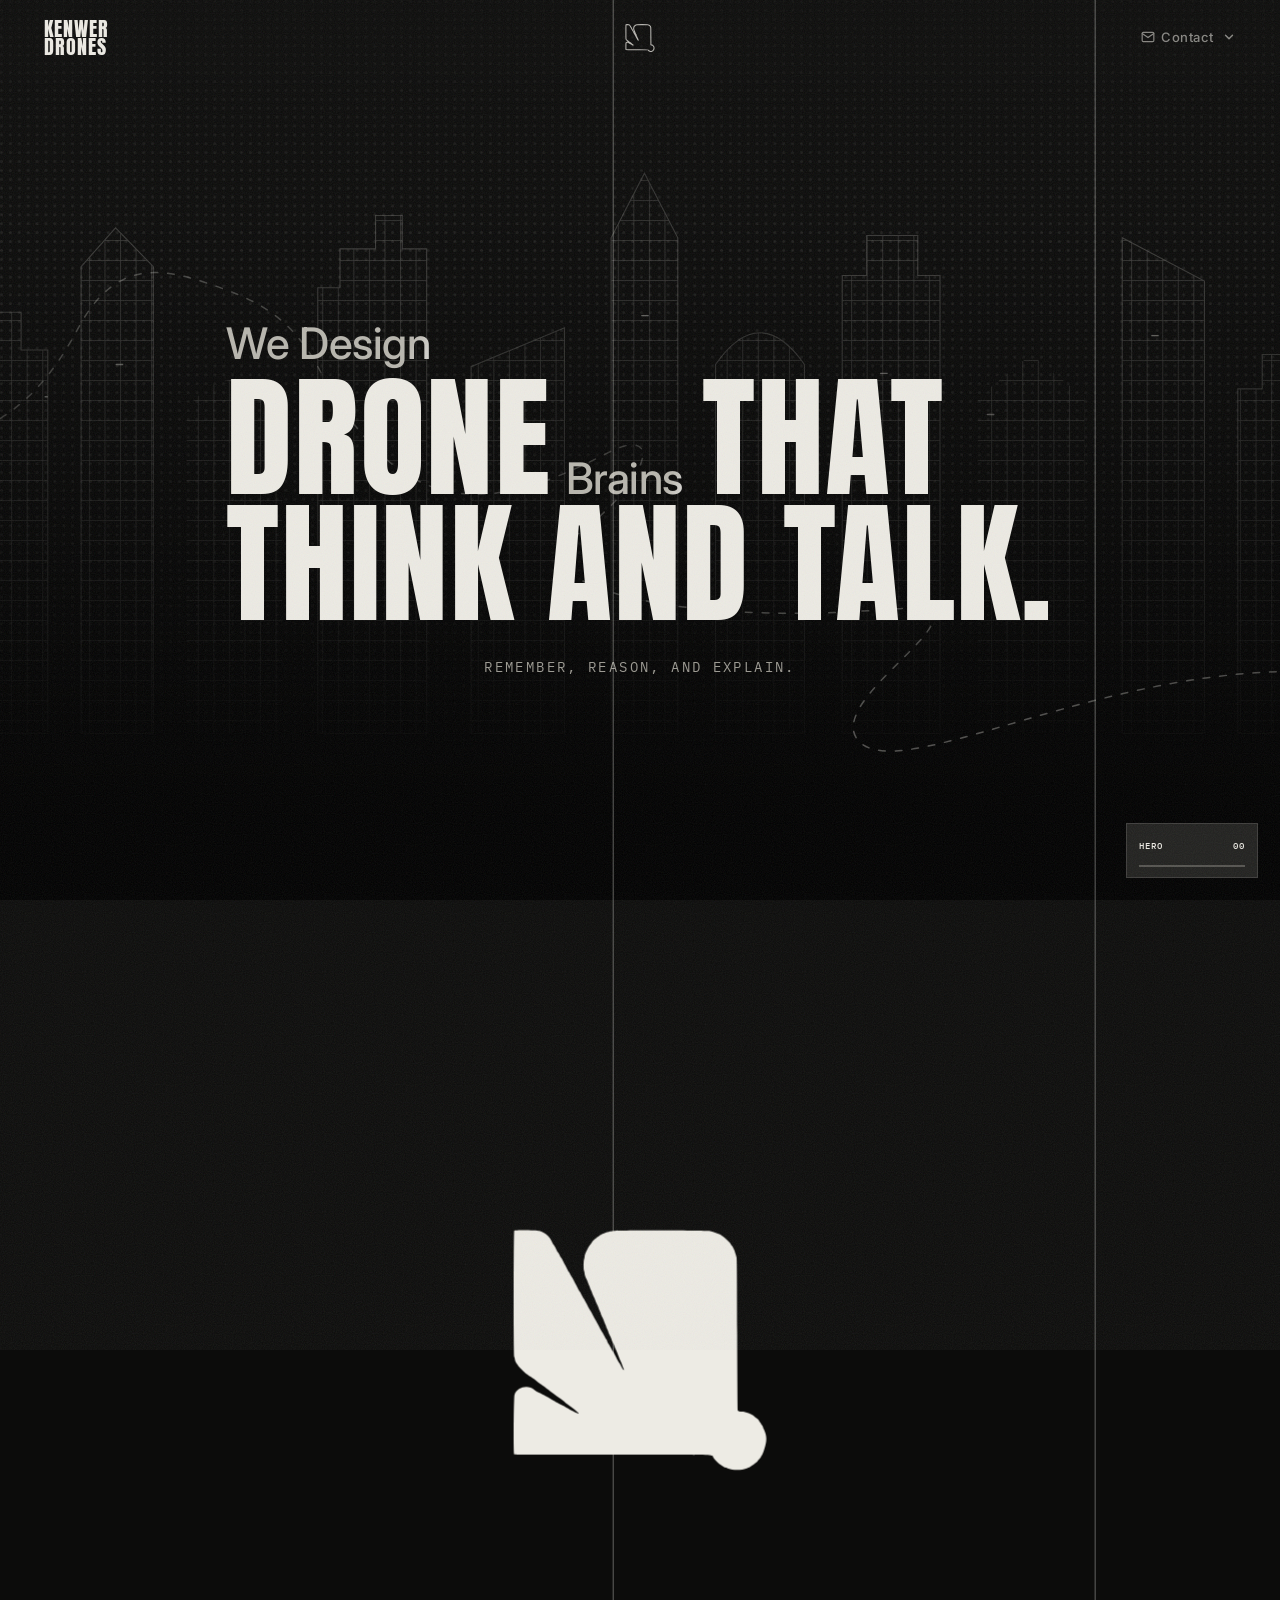
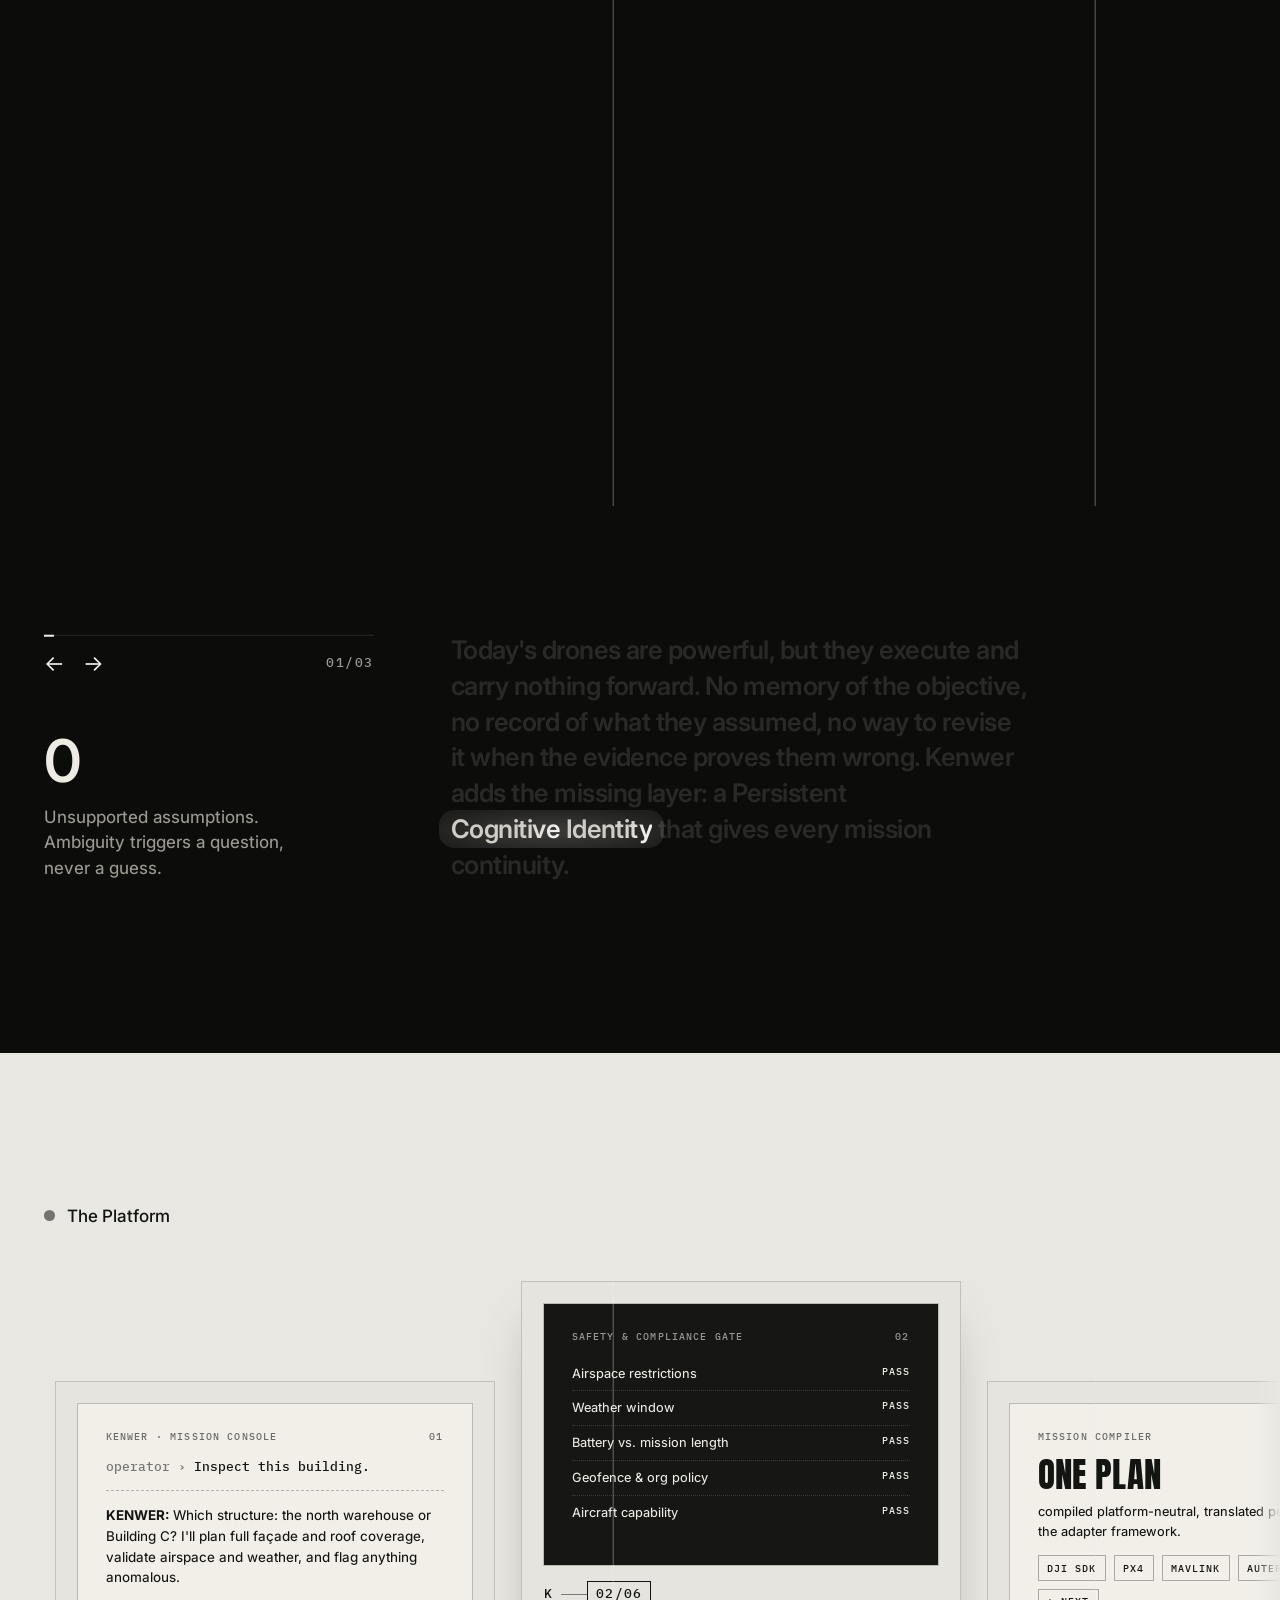
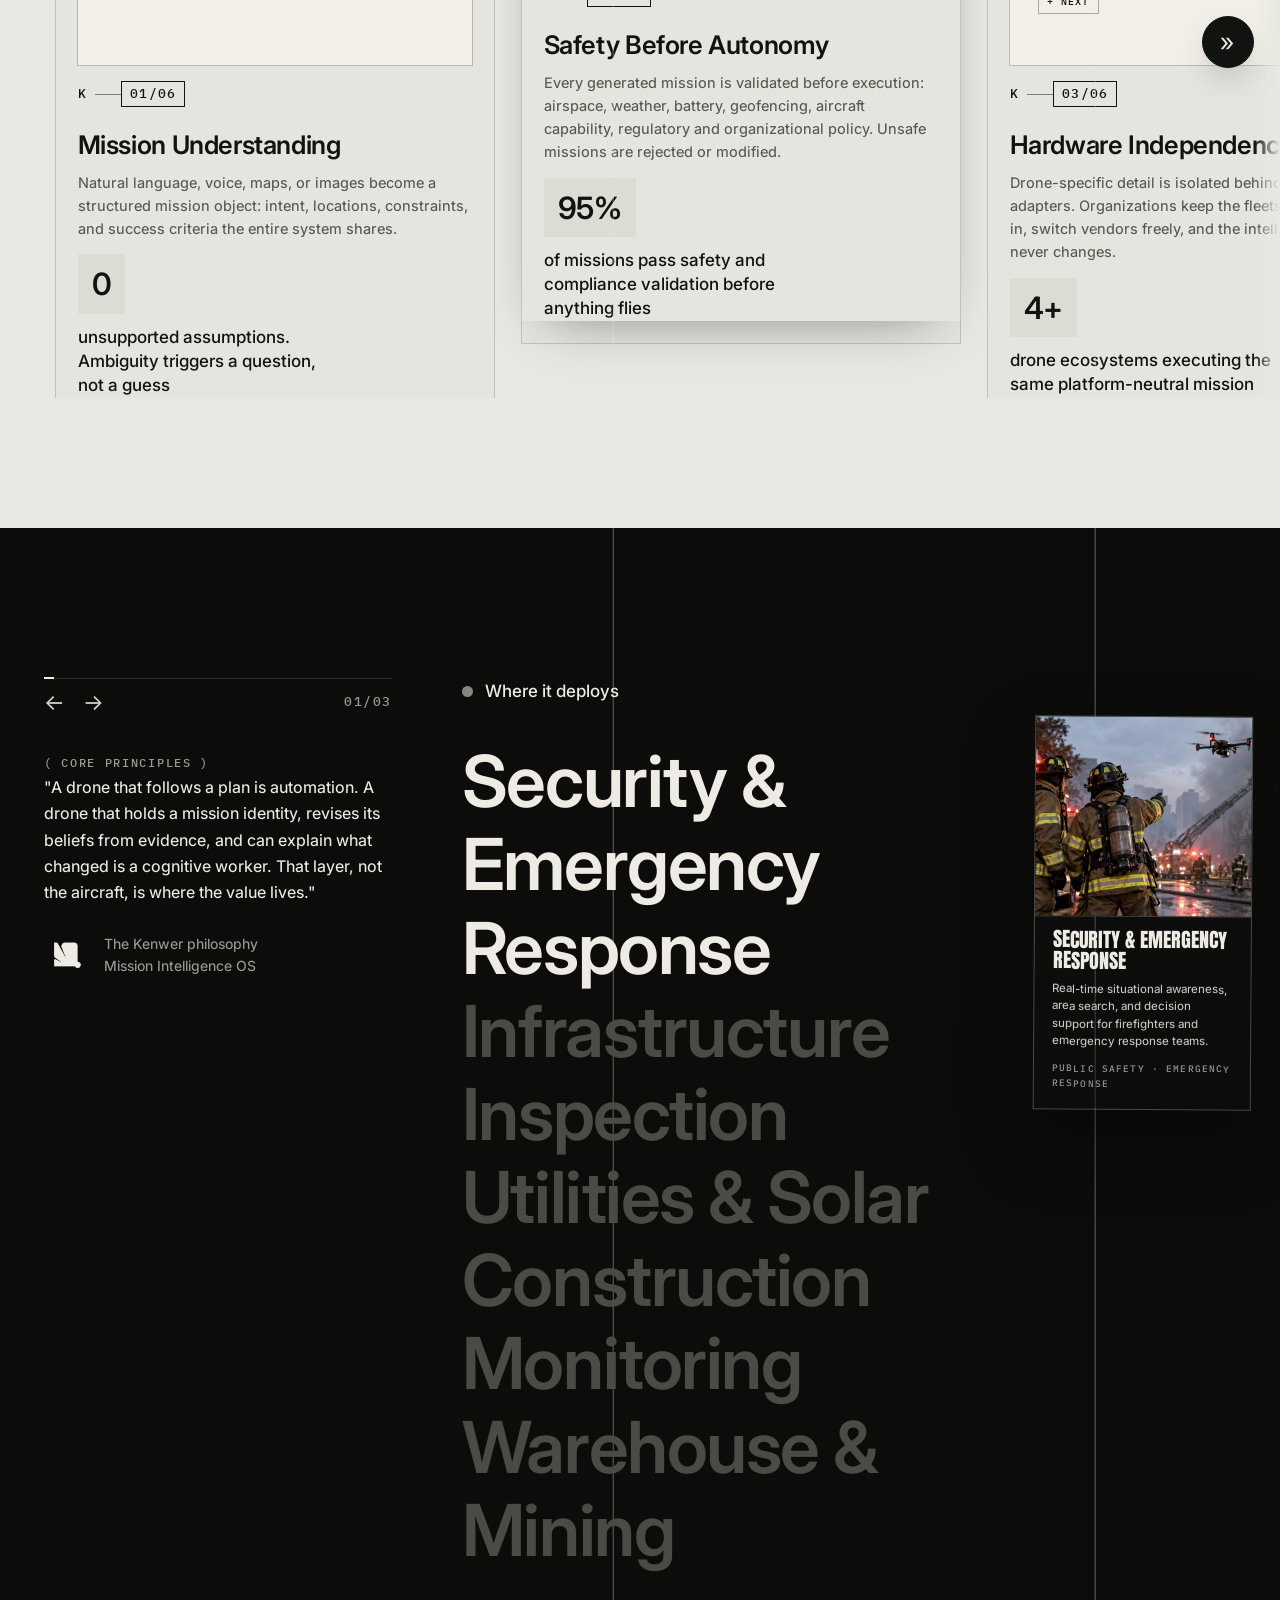
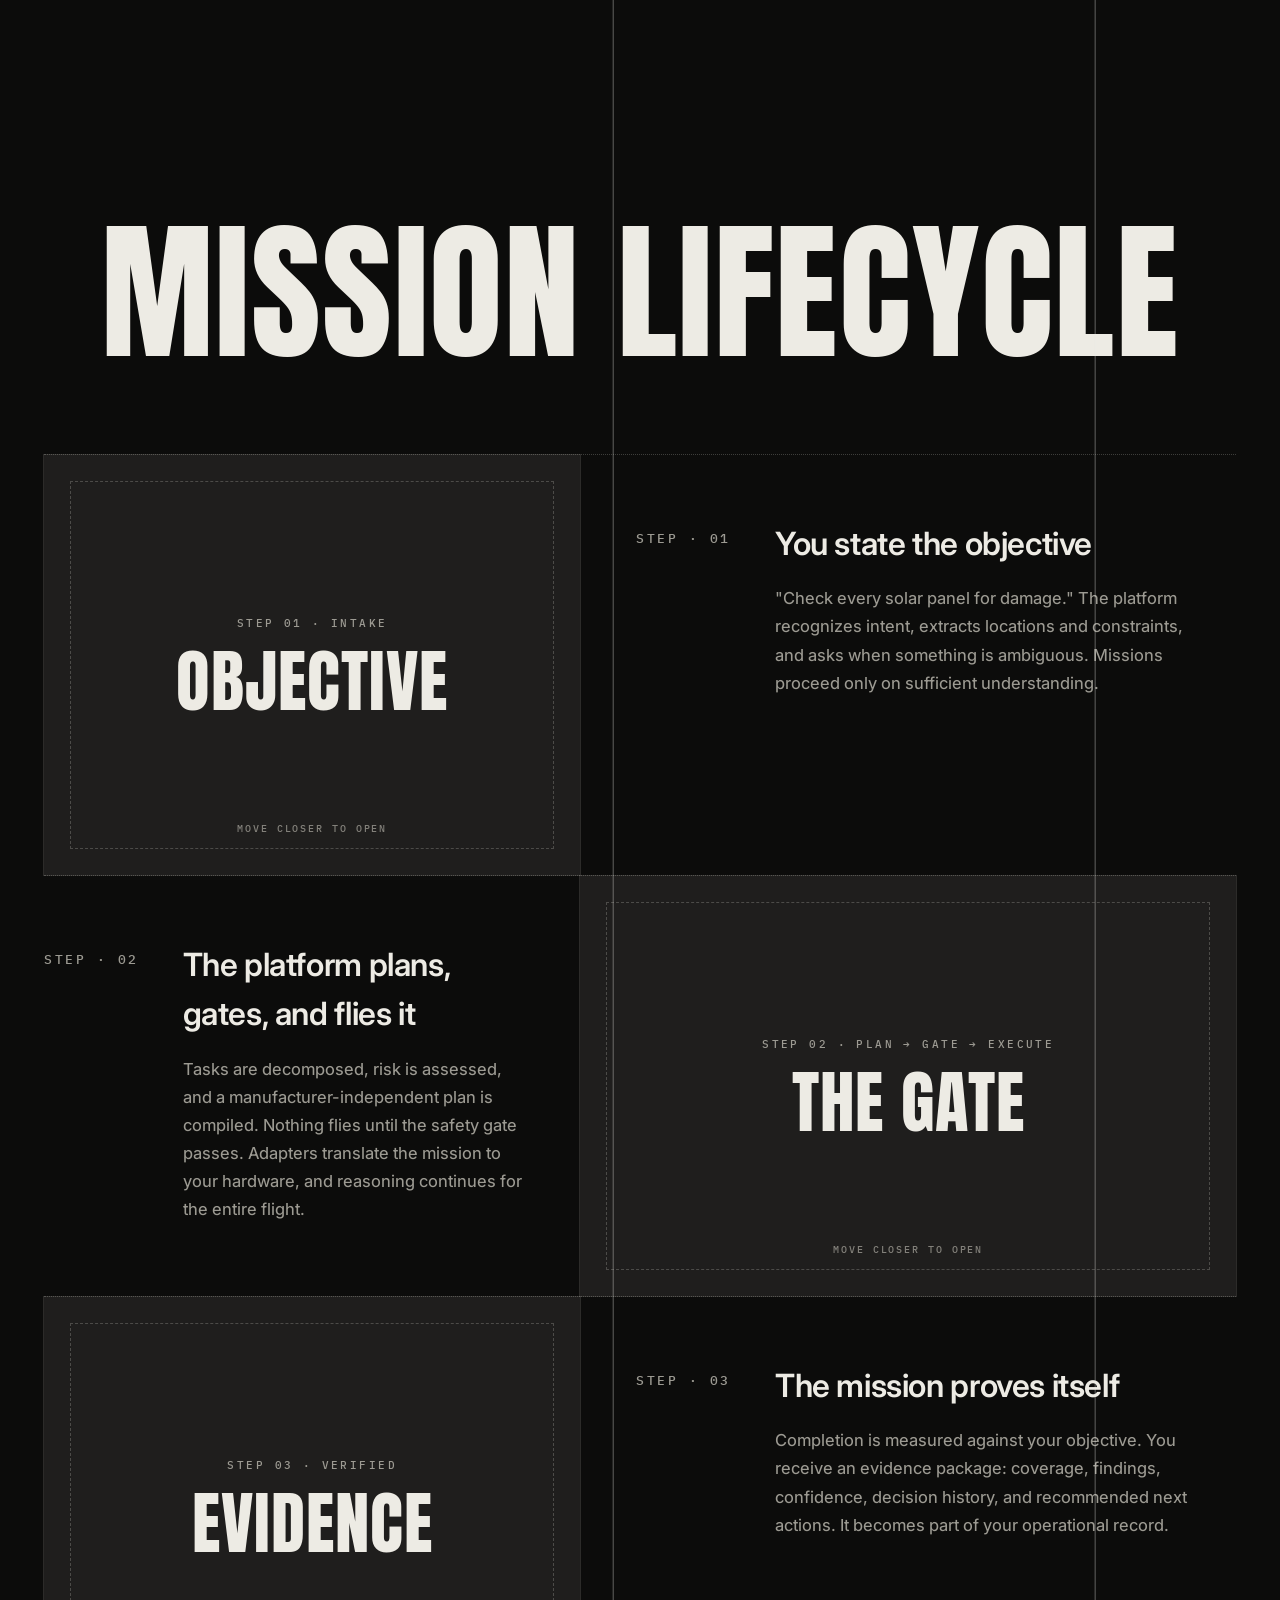
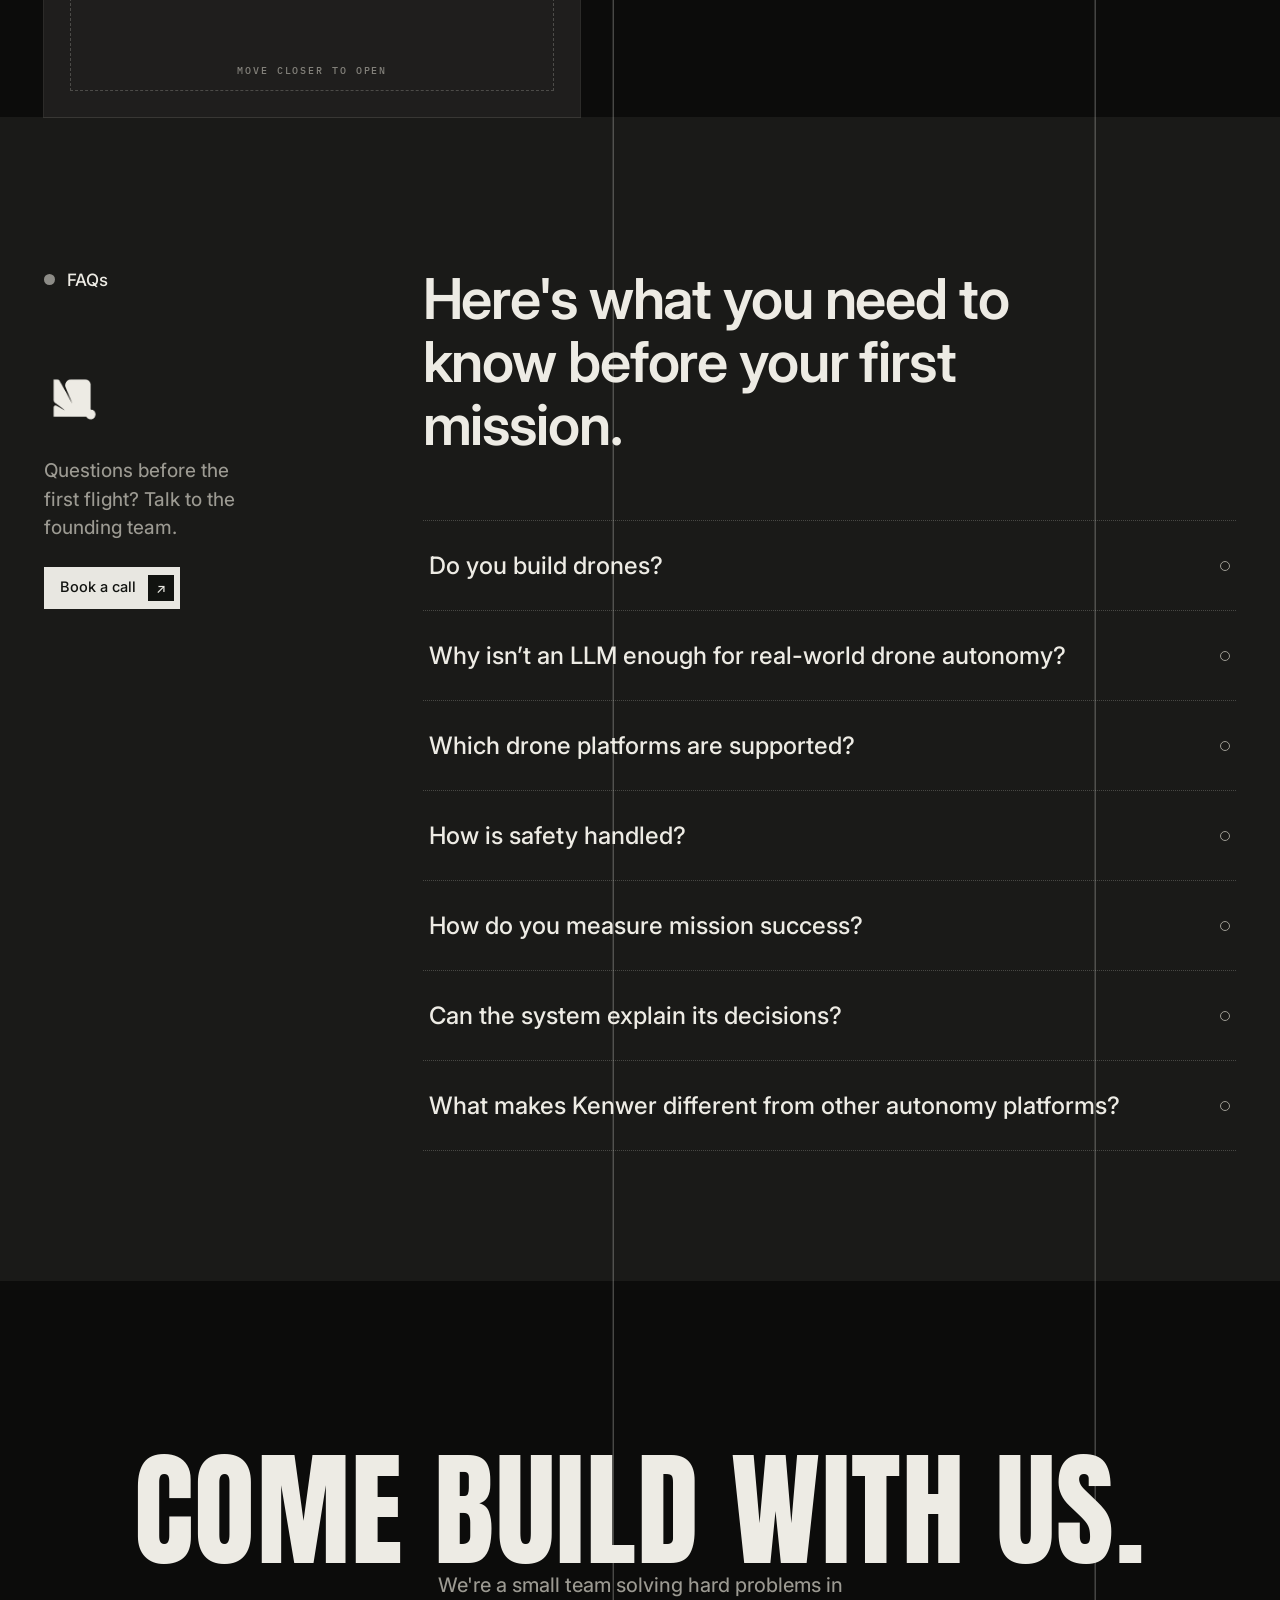
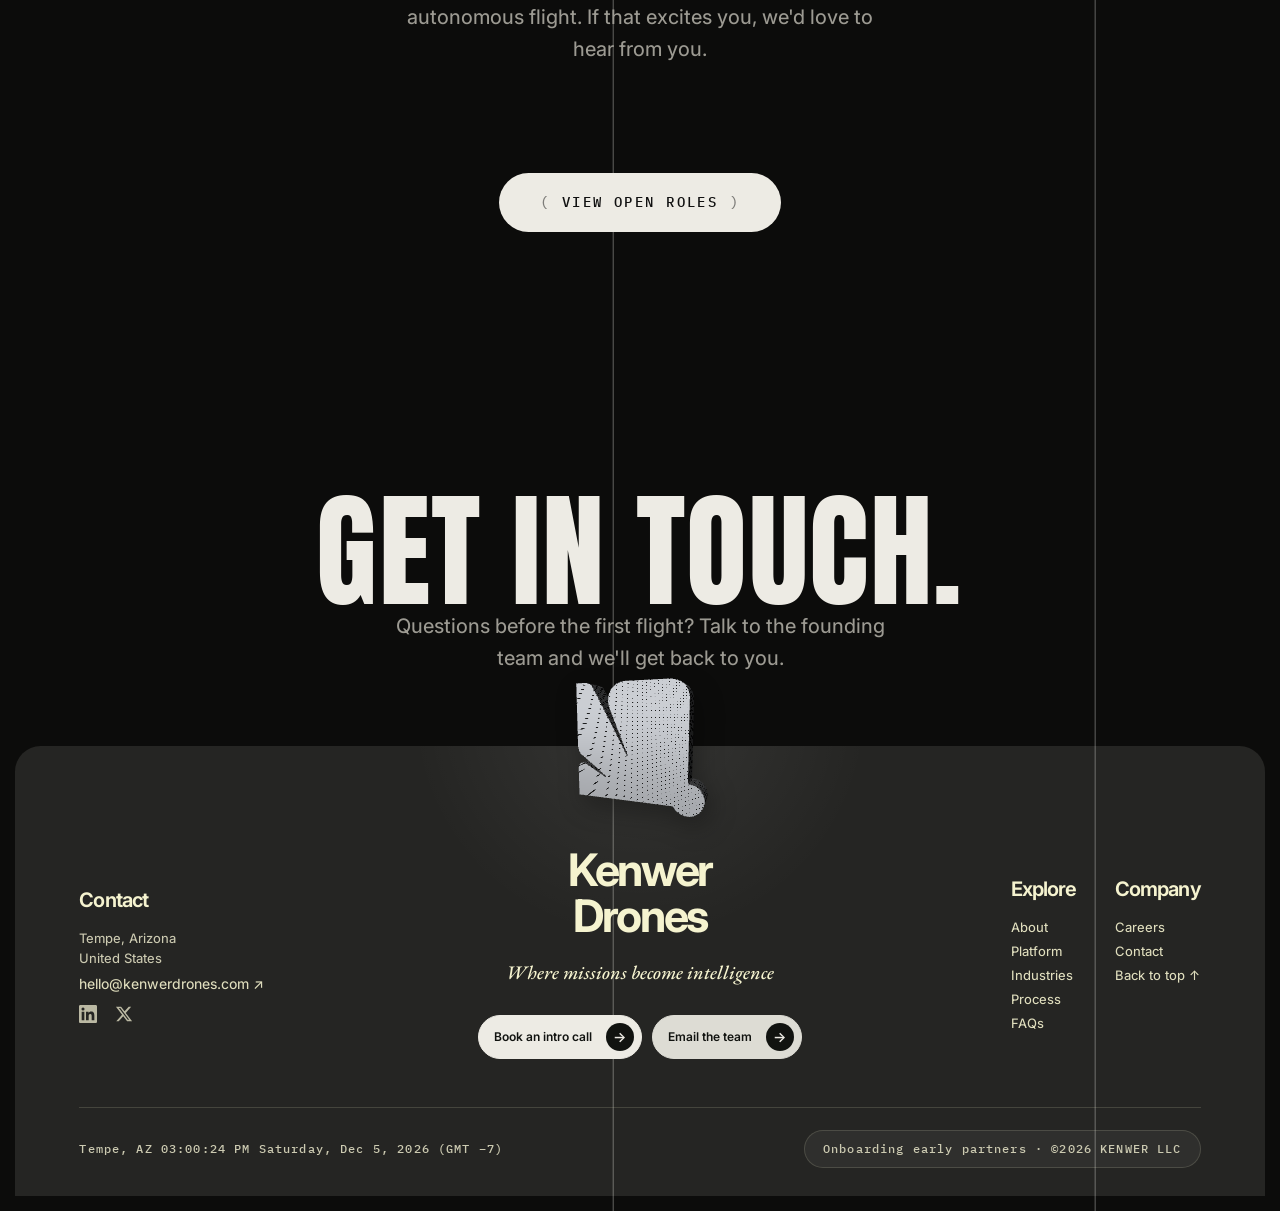
==== index.html @ 9c9b2946 "Show the firefighter emergency photo on the Security service card. EOF" ====
<!DOCTYPE html>
<html lang="en">
<head>
<meta charset="UTF-8">
<meta name="viewport" content="width=device-width, initial-scale=1.0">
<title>Kenwer Mission Intelligence for Autonomous Drones</title>
<link rel="canonical" href="https://www.kenwerdrones.com/">
<link rel="icon" href="/favicon.ico?v=kenwer-black-2" type="image/x-icon">
<link rel="alternate icon" href="/favicon.svg?v=kenwer-black-2" type="image/svg+xml">
<link rel="apple-touch-icon" href="/favicon.png?v=kenwer-black-2">
<meta property="og:type" content="website">
<meta property="og:url" content="https://www.kenwerdrones.com/">
<meta property="og:title" content="Kenwer Mission Intelligence for Autonomous Drones">
<meta property="og:description" content="Kenwer is the intelligence layer that lets existing drones understand human objectives, execute missions safely, and prove the work is done.">
<meta property="og:image" content="https://www.kenwerdrones.com/kenwer-noir.png">
<meta property="og:image:alt" content="Kenwer Drones logo">
<meta name="twitter:card" content="summary_large_image">
<meta name="twitter:title" content="Kenwer Mission Intelligence for Autonomous Drones">
<meta name="twitter:description" content="Kenwer is the intelligence layer that lets existing drones understand human objectives, execute missions safely, and prove the work is done.">
<meta name="twitter:image" content="https://www.kenwerdrones.com/kenwer-noir.png">
<script type="application/ld+json">
{
  "@context": "https://schema.org",
  "@type": "Organization",
  "name": "Kenwer",
  "legalName": "Kenwer LLC",
  "url": "https://www.kenwerdrones.com",
  "logo": "https://www.kenwerdrones.com/favicon.svg",
  "description": "Kenwer provides mission intelligence software and autonomous identity layers for commercial and industrial drone systems."
}
</script>
<meta name="description" content="Kenwer is the intelligence layer that lets existing drones understand human objectives, execute missions safely, and prove the work is done.">
<link rel="preconnect" href="https://fonts.googleapis.com">
<link rel="preconnect" href="https://fonts.gstatic.com" crossorigin>
<link rel="preconnect" href="https://app.cal.com">
<link rel="preconnect" href="https://cal.com">
<link href="https://fonts.googleapis.com/css2?family=Anton&family=EB+Garamond:wght@400;500;600&family=Inter:wght@400;450;500;600;700&family=IBM+Plex+Mono:wght@400;500&display=swap" rel="stylesheet">
<link rel="stylesheet" href="css/style.css?v=featured-cards-3">
<link rel="stylesheet" href="css/footer-v1.css?v=flight-paths-quad-2">
<script type="text/javascript">
  (function (C, A, L) { let p = function (a, ar) { a.q.push(ar); }; let d = C.document; C.Cal = C.Cal || function () { let cal = C.Cal; let ar = arguments; if (!cal.loaded) { cal.ns = {}; cal.q = cal.q || []; d.head.appendChild(d.createElement("script")).src = A; cal.loaded = true; } if (ar[0] === L) { const api = function () { p(api, arguments); }; const namespace = ar[1]; api.q = api.q || []; if(typeof namespace === "string"){cal.ns[namespace] = cal.ns[namespace] || api;p(cal.ns[namespace], ar);p(cal, ["initNamespace", namespace]);} else p(cal, ar); return;} p(cal, ar); }; })(window, "https://app.cal.com/embed/embed.js", "init");
  // Load the booking service only when a visitor requests a call.
  window.initKenwerBooking = function () {
    if (window.kenwerBookingStarted) return;
    window.kenwerBookingStarted = true;
    Cal("init", "kenwer-intro-call", {origin:"https://cal.com"});
    Cal.ns["kenwer-intro-call"]("ui", {"styles":{"branding":{"brandColor":"#111310"}},"hideEventTypeDetails":false,"layout":"month_view"});
  };
</script>
<style>
  /* Hero dotted scene: code-built city, drone, and flight path */
  .hero::before{display:none}
  /* Fade the artwork, not the headline, progressively into black. */
  .hero::after{background:linear-gradient(180deg,rgba(0,0,0,0) 0%,rgba(0,0,0,.12) 25%,rgba(0,0,0,.42) 52%,rgba(0,0,0,.8) 78%,#000 100%)}
  /* Anchor the drone above the headline independently of SVG cropping. */
  .hero-drone-detail{position:absolute;top:clamp(96px,14vh,150px);left:20%;width:clamp(120px,13.6vw,200px);height:auto;z-index:0;pointer-events:none;opacity:.52}
  @media(max-width:700px){.hero-drone-detail{left:auto;right:6%;top:100px;width:120px}}
  .hero-dot-scene{position:absolute;inset:0;width:100%;height:100%;z-index:0;pointer-events:none}
  .hero-dot-scene .dot-field{opacity:.13}
  .hero-dot-scene .dot-city{opacity:.27}
  .hero-dot-scene .dot-drone{opacity:.52}
  .hero-dot-scene .flight-trace{fill:none;stroke:rgba(237,235,228,.32);stroke-width:1.35;stroke-linecap:round;stroke-dasharray:6 9;animation:heroFlightDash 1.2s linear infinite}
  @keyframes heroFlightDash{from{stroke-dashoffset:0}to{stroke-dashoffset:-15}}
  @media(prefers-reduced-motion:reduce){.hero-dot-scene .flight-trace{animation:none}}
  @media(max-width:700px){
    .hero-dot-scene{width:150%;left:-25%}
    .hero-dot-scene .dot-city{opacity:.21}
  }

  /* Only restore contrast in the lower faded region; leave the upper trace untouched. */
  .hero-flight-highlight{position:absolute;inset:0;width:100%;height:100%;z-index:2;pointer-events:none}
  .hero-flight-highlight > .flight-trace-highlight{fill:none;stroke:url(#heroFlightLowerBrightness);stroke-width:1.35;stroke-linecap:round;stroke-dasharray:6 9;animation:heroFlightDash 1.2s linear infinite}
  .hero-in{z-index:3}
  @media(max-width:700px){.hero-flight-highlight{width:150%;left:-25%}}
  @media(prefers-reduced-motion:reduce){.hero-flight-highlight > .flight-trace-highlight{animation:none}}

  .hero-grid-city{opacity:.3}.hero-grid-city>path:nth-of-type(4),.hero-grid-city>path:nth-of-type(10){stroke:none}
  .hero-window-sparks{fill:#F7F5EE;opacity:.62;filter:drop-shadow(0 0 1.5px rgba(247,245,238,.22))}
  .hero-window-sparks rect{animation:heroWindowSpark 5.6s ease-in-out infinite;transform-box:fill-box;transform-origin:center}
  .hero-window-sparks rect:nth-child(2){animation-delay:.9s}.hero-window-sparks rect:nth-child(3){animation-delay:2.1s}
  .hero-window-sparks rect:nth-child(4){animation-delay:1.4s}.hero-window-sparks rect:nth-child(5){animation-delay:3.2s}
  .hero-window-sparks rect:nth-child(6){animation-delay:2.6s}.hero-window-sparks rect:nth-child(7){animation-delay:4s}
  .hero-window-sparks rect:nth-child(8){animation-delay:1.9s}
  .hero-window-sparks rect:nth-child(9){animation-delay:2.8s}.hero-window-sparks rect:nth-child(10){animation-delay:4.4s}
  .hero-window-sparks rect:nth-child(11){animation-delay:1.6s}.hero-window-sparks rect:nth-child(12){animation-delay:3.7s}
  .hero-window-sparks rect:nth-child(13){animation-delay:5s}.hero-window-sparks rect:nth-child(14){animation-delay:2.3s}
  .hero-window-sparks rect:nth-child(15){animation-delay:4.8s}.hero-window-sparks rect:nth-child(16){animation-delay:1.1s}
  @keyframes heroWindowSpark{0%,72%,100%{opacity:.12;transform:scaleX(.72)}78%,86%{opacity:.62;transform:scaleX(1)}}
  @media(prefers-reduced-motion:reduce){.hero-window-sparks rect{animation:none;opacity:.36}}
  .hero-quad-moving{opacity:.65}
  .hero-rotor{animation:heroRotorSpin .7s linear infinite}
  .hero-quad-static{display:none}
  @keyframes heroRotorSpin{to{transform:rotate(360deg)}}
  @media(max-width:700px){.hero-grid-city{opacity:.25}}
  @media(prefers-reduced-motion:reduce){.hero-quad-moving{display:none}.hero-quad-static{display:block;opacity:.65}.hero-rotor{animation:none}}
</style>
</head>
<body>

<div class="grain" aria-hidden="true"></div>

<nav id="nav">
  <div class="wrap nav-in">
    <a class="brand" href="#top" aria-label="Kenwer Drones"><span>KENW<span class="o">E</span>R</span><span>Drones</span></a>
    <a class="nav-mark" id="navMark" href="#top" aria-label="Kenwer">
      <svg viewBox="0 0 200 200"><path d="M 6.4,11.2 C 5.9,11.7 5.9,104.0 6.5,105.2 C 6.7,105.8 6.9,106.5 6.9,106.9 C 6.9,107.8 7.6,109.4 8.5,110.4 C 9.0,110.9 9.3,111.5 9.3,111.6 C 9.3,112.0 14.0,116.7 15.7,117.9 C 16.3,118.4 17.9,119.4 19.1,120.2 C 20.4,121.1 21.8,122.1 22.4,122.6 C 23.3,123.3 23.8,123.7 26.4,125.6 C 26.9,125.9 27.8,126.6 28.5,127.1 C 29.7,128.1 31.4,129.4 32.8,130.4 C 33.3,130.7 34.2,131.4 34.8,131.9 C 37.5,134.0 38.6,134.8 41.0,136.4 C 42.4,137.4 43.8,138.5 44.2,138.9 C 44.5,139.3 45.9,140.3 47.1,141.1 C 48.4,141.9 50.1,143.2 50.9,143.9 C 51.7,144.7 52.8,145.6 53.3,146.0 C 54.3,146.8 54.6,147.3 54.0,147.3 C 53.6,147.3 47.6,144.3 46.7,143.6 C 46.2,143.3 44.1,142.1 41.9,141.0 C 39.8,139.9 37.8,138.8 37.5,138.7 C 37.3,138.4 36.0,137.7 34.7,137.0 C 33.4,136.3 32.2,135.6 31.9,135.4 C 31.7,135.2 29.4,134.0 26.7,132.6 C 24.1,131.3 21.8,130.1 21.6,129.8 C 16.8,125.5 8.6,127.4 6.6,133.3 C 6.0,135.4 5.7,176.9 6.4,177.6 C 6.6,177.8 23.2,177.9 79.0,177.9 C 160.0,177.9 153.4,177.7 154.6,180.1 C 155.7,182.4 162.0,187.5 163.8,187.5 C 164.0,187.5 164.9,187.9 165.8,188.3 C 168.5,189.5 176.2,189.5 178.8,188.3 C 179.8,187.9 180.7,187.5 180.9,187.5 C 181.5,187.5 187.5,183.1 187.5,182.7 C 187.5,182.5 188.0,181.8 188.7,181.1 C 189.4,180.4 189.9,179.7 189.9,179.6 C 189.9,179.4 190.2,178.9 190.5,178.5 C 190.9,178.1 191.8,176.0 192.5,173.7 C 194.6,167.6 194.5,164.2 192.2,159.1 C 191.8,158.3 191.5,157.5 191.5,157.3 C 191.5,157.1 191.2,156.5 190.7,155.9 C 190.3,155.4 189.9,154.8 189.9,154.6 C 189.9,154.4 189.6,154.1 189.3,153.8 C 189.0,153.5 188.6,152.9 188.4,152.4 C 188.2,151.9 187.6,151.2 186.9,150.8 C 186.3,150.4 185.4,149.8 185.0,149.4 C 183.1,147.7 178.6,145.9 175.9,145.9 C 174.1,145.9 173.0,145.6 172.7,144.9 C 172.6,144.7 172.4,119.2 172.3,88.2 C 172.2,42.6 172.1,31.8 171.8,30.8 C 170.7,27.1 170.4,26.1 169.7,24.7 C 169.3,23.9 168.7,22.8 168.3,22.4 C 167.9,21.9 167.5,21.4 167.5,21.2 C 167.5,20.7 163.1,16.3 161.4,15.3 C 159.1,13.7 157.9,13.2 151.5,11.4 C 149.6,10.8 81.7,10.7 80.3,11.3 C 79.8,11.5 78.9,11.7 78.4,11.7 C 76.8,11.7 72.1,13.4 70.3,14.6 C 69.5,15.3 68.2,16.1 67.6,16.6 C 65.8,17.9 64.4,19.2 64.4,19.6 C 64.4,19.8 63.9,20.5 63.3,21.2 C 61.7,22.9 58.8,28.8 58.8,30.3 C 58.8,30.9 58.6,31.8 58.4,32.4 C 57.9,33.7 57.9,40.0 58.4,41.3 C 58.6,41.8 58.8,42.7 58.8,43.4 C 58.8,44.1 59.2,45.2 60.0,46.9 C 60.7,48.3 61.2,49.5 61.2,49.7 C 61.2,49.9 61.6,50.8 62.0,51.7 C 62.5,52.7 62.8,53.6 62.8,53.7 C 62.8,53.9 63.2,54.8 63.6,55.7 C 64.1,56.7 64.4,57.6 64.4,57.7 C 64.4,57.9 65.0,59.1 65.6,60.5 C 66.3,61.9 66.8,63.1 66.8,63.3 C 66.8,63.5 67.4,64.7 68.0,66.1 C 68.7,67.5 69.2,68.7 69.2,68.9 C 69.2,69.0 69.6,69.9 70.0,70.9 C 70.5,71.8 70.8,72.7 70.8,72.9 C 70.8,73.1 71.3,74.3 72.0,75.7 C 72.7,77.1 73.2,78.3 73.2,78.5 C 73.2,78.6 73.6,79.5 74.0,80.5 C 74.5,81.4 74.8,82.3 74.8,82.5 C 74.8,82.6 75.2,83.5 75.6,84.5 C 76.1,85.4 76.4,86.3 76.4,86.5 C 76.4,86.7 76.9,87.9 77.6,89.3 C 78.3,90.6 78.8,91.9 78.8,92.1 C 78.8,92.2 79.3,93.5 80.0,94.9 C 80.7,96.2 81.2,97.5 81.2,97.7 C 81.2,97.8 81.7,99.1 82.4,100.4 C 83.0,101.8 83.7,103.6 84.0,104.5 C 84.3,105.4 85.0,107.2 85.7,108.6 C 86.3,109.9 86.8,111.2 86.8,111.5 C 86.8,111.7 87.1,112.4 87.5,113.2 C 88.2,114.7 88.3,114.8 87.7,114.8 C 87.5,114.8 86.9,113.8 86.2,112.5 C 85.6,111.3 84.9,110.0 84.5,109.6 C 84.2,109.2 83.0,107.2 82.0,105.0 C 80.9,102.9 79.9,101.0 79.7,100.9 C 79.5,100.7 78.8,99.4 78.1,98.1 C 77.4,96.7 76.7,95.4 76.4,95.2 C 76.1,94.9 75.8,94.2 75.6,93.6 C 75.5,93.0 75.2,92.3 74.9,92.1 C 74.7,91.9 74.0,90.6 73.3,89.3 C 72.7,87.9 71.9,86.7 71.7,86.5 C 71.5,86.3 70.4,84.3 69.3,82.1 C 68.2,79.9 67.1,77.9 66.9,77.7 C 66.7,77.5 65.8,75.9 64.9,74.1 C 64.0,72.3 63.1,70.7 62.9,70.5 C 62.7,70.3 61.6,68.3 60.5,66.1 C 59.4,63.9 58.3,61.9 58.1,61.7 C 57.9,61.5 57.2,60.3 56.5,58.9 C 55.9,57.6 55.2,56.3 54.9,56.1 C 54.7,56.0 53.5,53.6 52.1,50.9 C 50.8,48.2 49.5,45.9 49.3,45.7 C 49.1,45.5 48.6,44.6 48.1,43.7 C 47.7,42.8 47.2,41.9 47.0,41.8 C 46.7,41.6 45.5,39.2 44.1,36.5 C 42.8,33.8 41.5,31.5 41.3,31.3 C 41.1,31.1 40.6,30.3 40.2,29.3 C 39.7,28.4 39.2,27.5 39.0,27.3 C 38.7,27.2 38.0,25.9 37.4,24.5 C 36.7,23.2 36.0,21.9 35.8,21.8 C 35.5,21.6 34.8,20.3 34.2,19.0 C 32.3,15.1 29.7,13.0 25.1,11.4 C 23.1,10.7 7.0,10.5 6.4,11.2"/></svg>
    </a>
    <div class="nav-right">
      <div class="contact-drop" id="contactDrop">
        <button class="contact-nav-link" id="contactToggle" aria-expanded="false" aria-haspopup="true"><svg xmlns="http://www.w3.org/2000/svg" viewBox="0 0 24 24" fill="none" stroke="currentColor" stroke-width="2" stroke-linecap="round" stroke-linejoin="round"><path d="M4 4h16c1.1 0 2 .9 2 2v12c0 1.1-.9 2-2 2H4c-1.1 0-2-.9-2-2V6c0-1.1.9-2 2-2z"/><polyline points="22,6 12,13 2,6"/></svg>Contact<svg class="contact-chevron" xmlns="http://www.w3.org/2000/svg" width="10" height="10" viewBox="0 0 24 24" fill="none" stroke="currentColor" stroke-width="2.5" stroke-linecap="round" stroke-linejoin="round"><polyline points="6 9 12 15 18 9"/></svg></button>
        <div class="contact-menu" id="contactMenu" aria-hidden="true">
          <a href="https://www.linkedin.com/company/kenwer-drones/" target="_blank" rel="noopener"><svg xmlns="http://www.w3.org/2000/svg" width="16" height="16" viewBox="0 0 24 24" fill="currentColor"><path d="M20.447 20.452h-3.554v-5.569c0-1.328-.027-3.037-1.852-3.037-1.853 0-2.136 1.445-2.136 2.939v5.667H9.351V9h3.414v1.561h.046c.477-.9 1.637-1.85 3.37-1.85 3.601 0 4.267 2.37 4.267 5.455v6.286zM5.337 7.433a2.062 2.062 0 01-2.063-2.065 2.064 2.064 0 112.063 2.065zm1.782 13.019H3.555V9h3.564v11.452zM22.225 0H1.771C.792 0 0 .774 0 1.729v20.542C0 23.227.792 24 1.771 24h20.451C23.2 24 24 23.227 24 22.271V1.729C24 .774 23.2 0 22.222 0h.003z"/></svg>LinkedIn</a>
          <a href="https://x.com/KenwerDrones" target="_blank" rel="noopener"><svg xmlns="http://www.w3.org/2000/svg" width="16" height="16" viewBox="0 0 24 24" fill="currentColor"><path d="M18.244 2.25h3.308l-7.227 8.26 8.502 11.24H16.17l-5.214-6.817L4.99 21.75H1.68l7.73-8.835L1.254 2.25H8.08l4.713 6.231zm-1.161 17.52h1.833L7.084 4.126H5.117z"/></svg>X</a>
          <a href="mailto:hello@kenwerdrones.com"><svg xmlns="http://www.w3.org/2000/svg" width="16" height="16" viewBox="0 0 24 24" fill="none" stroke="currentColor" stroke-width="2" stroke-linecap="round" stroke-linejoin="round"><path d="M4 4h16c1.1 0 2 .9 2 2v12c0 1.1-.9 2-2 2H4c-1.1 0-2-.9-2-2V6c0-1.1.9-2 2-2z"/><polyline points="22,6 12,13 2,6"/></svg>Email us</a>
        </div>
      </div>
    </div>
  </div>
</nav>

<!-- ================= HERO ================= -->
<header class="hero sec-dark" id="top">
  <svg class="hero-dot-scene" viewBox="0 0 1440 810" preserveAspectRatio="xMidYMid slice" aria-hidden="true">
    <defs>
      <pattern id="heroBuildingGrid" width="14" height="18" patternUnits="userSpaceOnUse">
        <path d="M0 .5H14M.5 0V18" fill="none" stroke="#F7F5EE" stroke-opacity=".92" stroke-width=".72"/>
      </pattern>
      <pattern id="heroSceneDots" width="8" height="8" patternUnits="userSpaceOnUse">
        <circle cx="1.35" cy="1.35" r="1.35" fill="#EDEBE4"/>
      </pattern>
      <linearGradient id="heroSceneFade" x1="0" y1="0" x2="0" y2="1">
        <stop offset="0" stop-color="white" stop-opacity=".18"/>
        <stop offset=".28" stop-color="white" stop-opacity=".82"/>
        <stop offset=".72" stop-color="white" stop-opacity=".62"/>
        <stop offset="1" stop-color="white" stop-opacity="0"/>
      </linearGradient>
      <mask id="heroSceneMask">
        <rect width="1440" height="810" fill="url(#heroSceneFade)"/>
      </mask>
      <clipPath id="heroBuildingClip">
        <path d="M-20 660V382L34 343 85 382V660Z"/>
        <path d="M100 660V315H122V281H163V315H187V660Z"/>
        <path d="M217 660V240L248 205 282 240V660Z"/>
        <path d="M312 660V367Q355 316 398 367V660Z"/>
        <path d="M430 660V259H450V224H482V194H506V224H528V660Z"/>
        <path d="M568 660V330L652 295V660Z"/>
        <path d="M694 660V214L724 156 754 214V660Z"/>
        <path d="M788 660V328Q828 271 868 328V660Z"/>
        <path d="M902 660V248H924V212H970V248H990V660Z"/>
        <path d="M1024 660V358L1072 319 1120 358V660Z"/>
        <path d="M1154 660V214L1228 253V660Z"/>
        <path d="M1258 660V350H1280V319H1320V350H1340V660Z"/>
        <path d="M1370 660V298L1422 254 1470 298V660Z"/>
      </clipPath>
    </defs>

    <rect class="dot-field" width="1440" height="680" fill="url(#heroSceneDots)" mask="url(#heroSceneMask)"/>

    <g class="hero-grid-city" mask="url(#heroSceneMask)" fill="url(#heroBuildingGrid)" stroke="#EDEBE4" stroke-width="1">
      <path style="fill:url(#heroBuildingGrid)" d="M-20 660V382L34 343 85 382V660Z"/>
      <path style="fill:url(#heroBuildingGrid)" d="M100 660V315H122V281H163V315H187V660Z"/>
      <path style="fill:url(#heroBuildingGrid)" d="M217 660V240L248 205 282 240V660Z"/>
      <path style="fill:url(#heroBuildingGrid)" d="M312 660V367Q355 316 398 367V660Z"/>
      <path style="fill:url(#heroBuildingGrid)" d="M430 660V259H450V224H482V194H506V224H528V660Z"/>
      <path style="fill:url(#heroBuildingGrid)" d="M568 660V330L652 295V660Z"/>
      <path style="fill:url(#heroBuildingGrid)" d="M694 660V214L724 156 754 214V660Z"/>
      <path style="fill:url(#heroBuildingGrid)" d="M788 660V328Q828 271 868 328V660Z"/>
      <path style="fill:url(#heroBuildingGrid)" d="M902 660V248H924V212H970V248H990V660Z"/>
      <path style="fill:url(#heroBuildingGrid)" d="M1024 660V358L1072 319 1120 358V660Z"/>
      <path style="fill:url(#heroBuildingGrid)" d="M1154 660V214L1228 253V660Z"/>
      <path style="fill:url(#heroBuildingGrid)" d="M1258 660V350H1280V319H1320V350H1340V660Z"/>
      <path style="fill:url(#heroBuildingGrid)" d="M1370 660V298L1422 254 1470 298V660Z"/>
    </g>
    <g class="hero-window-sparks" mask="url(#heroSceneMask)" clip-path="url(#heroBuildingClip)">
      <rect x="132" y="391.4" width="7" height="1.3" rx=".65"/><rect x="248" y="327.4" width="7" height="1.3" rx=".65"/>
      <rect x="463" y="311.4" width="7" height="1.3" rx=".65"/><rect x="721" y="283.4" width="7" height="1.3" rx=".65"/>
      <rect x="936" y="335.4" width="7" height="1.3" rx=".65"/><rect x="1180" y="301.4" width="7" height="1.3" rx=".65"/>
      <rect x="1296" y="407.4" width="7" height="1.3" rx=".65"/><rect x="1404" y="361.4" width="7" height="1.3" rx=".65"/>
      <rect x="62" y="438.4" width="7" height="1.3" rx=".65"/><rect x="184" y="356.4" width="7" height="1.3" rx=".65"/>
      <rect x="352" y="389.4" width="7" height="1.3" rx=".65"/><rect x="574" y="350.4" width="7" height="1.3" rx=".65"/>
      <rect x="842" y="402.4" width="7" height="1.3" rx=".65"/><rect x="1032" y="372.4" width="7" height="1.3" rx=".65"/>
      <rect x="1240" y="445.4" width="7" height="1.3" rx=".65"/><rect x="1360" y="418.4" width="7" height="1.3" rx=".65"/>
    </g>



    <path class="flight-trace" d="M-30 410 C110 412 168 382 214 296 C244 240 280 238 328 254 C370 268 404 282 430 330 C500 460 572 470 690 408 C746 379 726 438 658 485 C610 518 730 566 948 548 C1055 540 884 626 916 666 C958 716 1196 558 1422 618"/>
  </svg>
  <svg class="hero-flight-highlight" viewBox="0 0 1440 810" preserveAspectRatio="xMidYMid slice" aria-hidden="true">
    <defs>
      <linearGradient id="heroFlightLowerBrightness" gradientUnits="userSpaceOnUse" x1="0" y1="0" x2="0" y2="810">
        <stop offset="0" stop-color="#EDEBE4" stop-opacity="0"/>
        <stop offset=".48" stop-color="#EDEBE4" stop-opacity="0"/>
        <stop offset=".65" stop-color="#EDEBE4" stop-opacity=".14"/>
        <stop offset=".8" stop-color="#EDEBE4" stop-opacity=".28"/>
        <stop offset="1" stop-color="#EDEBE4" stop-opacity=".34"/>
      </linearGradient>
    </defs>
    <path id="heroExistingFlightRoute" class="flight-trace-highlight" d="M-30 410 C110 412 168 382 214 296 C244 240 280 238 328 254 C370 268 404 282 430 330 C500 460 572 470 690 408 C746 379 726 438 658 485 C610 518 730 566 948 548 C1055 540 884 626 916 666 C958 716 1196 558 1422 618"/>
      <g class="hero-quad-moving">
      <g fill="#EDEBE4" stroke="#EDEBE4" stroke-width="1.3" stroke-linecap="round">
        <path d="M-12-12L12 12M12-12L-12 12" fill="none"/>
        <g transform="translate(-12 -12)"><circle r="5.5" fill="none"/><g class="hero-rotor"><path d="M-4 0H4M0-4V4"/></g></g><g transform="translate(12 -12)"><circle r="5.5" fill="none"/><g class="hero-rotor"><path d="M-4 0H4M0-4V4"/></g></g><g transform="translate(-12 12)"><circle r="5.5" fill="none"/><g class="hero-rotor"><path d="M-4 0H4M0-4V4"/></g></g><g transform="translate(12 12)"><circle r="5.5" fill="none"/><g class="hero-rotor"><path d="M-4 0H4M0-4V4"/></g></g>
        <rect x="-4" y="-5" width="8" height="10" rx="2"/>
      </g>
    </g>
    <g class="hero-quad-static" transform="translate(430 330)" fill="none" stroke="#EDEBE4" stroke-width="1.3">
      <path d="M-12-12L12 12M12-12L-12 12"/>
      <circle cx="-12" cy="-12" r="5.5"/><circle cx="12" cy="-12" r="5.5"/><circle cx="-12" cy="12" r="5.5"/><circle cx="12" cy="12" r="5.5"/><rect x="-4" y="-5" width="8" height="10" rx="2"/>
    </g>
  </svg>
  
  <!-- ============ hero background: a piece of the brain, modified and installed into the drone ============ -->
  <svg class="hbrain" viewBox="0 0 1440 810" preserveAspectRatio="xMidYMid slice" aria-hidden="true" fill="none">
    <!-- GIANT brain: fills the left of the hero -->
    <g class="hb-g">
      <path class="hb-line giant" d="M420 700
        c-90 0 -160 -46 -180 -114 c-62 -8 -104 -54 -104 -112 c0 -28 10 -54 28 -74
        c-34 -28 -52 -66 -52 -106 c0 -55 34 -101 82 -121 c-6 -16 -9 -33 -9 -50
        c0 -74 62 -134 140 -141 c14 -60 68 -104 135 -104 c28 0 54 8 76 21
        c27 -40 74 -65 126 -65 c68 0 126 44 146 105 c68 4 122 58 122 125
        c0 19 -4 37 -12 53 c46 24 77 71 77 124 c0 47 -24 88 -61 112
        c10 20 16 42 16 65 c0 68 -54 123 -122 129 c-14 58 -66 100 -129 100 z"/>
      <path class="hb-line giant dim" d="M330 520 c48 -20 76 -62 82 -110
        M460 640 c8 -48 40 -84 88 -96 M660 628 c-20 -42 -14 -90 14 -124
        M750 430 c-40 -14 -68 -48 -76 -92 M560 320 c34 28 82 36 124 18
        M390 300 c14 42 8 90 -24 122 M600 520 c30 10 52 34 60 64"/>
      <circle class="hb-syn s1" cx="360" cy="420" r="5"/>
      <circle class="hb-syn s2" cx="520" cy="560" r="5"/>
      <circle class="hb-syn s3" cx="680" cy="380" r="5"/>
      <circle class="hb-syn s4" cx="440" cy="250" r="4"/>
      <circle class="hb-syn s5" cx="600" cy="200" r="4"/>
      <text x="150" y="768" class="hb-label">01 · THE BRAIN</text>
    </g>

    <!-- the socket: the piece of the brain that gets modified stays outlined when its module departs -->
    <path class="hb-socket" d="M560 296 c0 -12 10 -22 22 -22 h52 c12 0 22 10 22 22 v52 c0 12 -10 22 -22 22 h-52 c-12 0 -22 -10 -22 -22 z"/>

    <!-- guide path: brain → drone -->
    <path id="hbPath" class="hb-uplink" d="M608 322 C 780 240, 950 210, 1118 246"/>
    <text class="hb-label mid"><textPath href="#hbPath" startOffset="42%">K-CORE MODULE →</textPath></text>
    <text x="1052" y="380" class="hb-label">02 · INSTALLED</text>

    <!-- the module: a brain segment re-engineered into an installable core -->
    <g class="hb-module">
      <animateMotion dur="7s" repeatCount="indefinite" keyPoints="0;0;1;1" keyTimes="0;.2;.6;1" calcMode="linear"><mpath href="#hbPath"/></animateMotion>
      <animate attributeName="opacity" values="0;1;1;1;0;0;0" keyTimes="0;.06;.2;.6;.66;.9;1" dur="7s" repeatCount="indefinite"/>
      <g class="hb-mod-inner">
        <rect x="-34" y="-34" width="68" height="68" rx="16" class="hb-line mod"/>
        <path class="hb-line mod fold" d="M-18 -8 c8 -12 22 -12 30 0 c8 12 -2 20 -12 16 M-16 12 c10 8 24 6 30 -4"/>
        <line class="hb-line mod pin" x1="-14" y1="34" x2="-14" y2="46"/>
        <line class="hb-line mod pin" x1="0" y1="34" x2="0" y2="46"/>
        <line class="hb-line mod pin" x1="14" y1="34" x2="14" y2="46"/>
      </g>
    </g>

    <!-- docking burst at the drone, synced to the install moment -->
    <g class="hb-dock">
      <circle cx="1118" cy="246" r="8" class="hb-ringburst">
        <animate attributeName="r" values="8;8;56;8" keyTimes="0;.6;.76;.761" dur="7s" repeatCount="indefinite"/>
        <animate attributeName="opacity" values="0;0;.8;0;0" keyTimes="0;.6;.64;.76;1" dur="7s" repeatCount="indefinite"/>
      </circle>
      <circle cx="1118" cy="246" r="8" class="hb-ringburst">
        <animate attributeName="r" values="8;8;40;8" keyTimes="0;.64;.8;.801" dur="7s" repeatCount="indefinite"/>
        <animate attributeName="opacity" values="0;0;.6;0;0" keyTimes="0;.64;.68;.8;1" dur="7s" repeatCount="indefinite"/>
      </circle>
    </g>
  </svg>


  <!-- ============ hero drone: blueprint quadcopter, hovering + thinking ============ -->
  <div class="hdrone" aria-hidden="true">
    <div class="hd-bob">
      <svg viewBox="0 0 460 400" fill="none">
        <!-- pulse rings: the brain, thinking -->
        <g class="hd-rings">
          <circle class="ring r1" cx="230" cy="200" r="16"/>
          <circle class="ring r2" cx="230" cy="200" r="16"/>
          <circle class="ring r3" cx="230" cy="200" r="16"/>
        </g>
        <!-- arms -->
        <g class="hd-line">
          <line x1="196" y1="172" x2="120" y2="104"/>
          <line x1="264" y1="172" x2="340" y2="104"/>
          <line x1="196" y1="228" x2="120" y2="296"/>
          <line x1="264" y1="228" x2="340" y2="296"/>
        </g>
        <!-- rotors: hub + spinning blades + shimmer disc -->
        <g class="rotor" style="--hx:120px;--hy:104px">
          <circle class="hd-line disc" cx="120" cy="104" r="52"/>
          <g class="blades"><line x1="74" y1="104" x2="166" y2="104"/><line x1="120" y1="58" x2="120" y2="150"/></g>
          <circle class="hd-fill" cx="120" cy="104" r="6"/>
        </g>
        <g class="rotor" style="--hx:340px;--hy:104px">
          <circle class="hd-line disc" cx="340" cy="104" r="52"/>
          <g class="blades"><line x1="294" y1="104" x2="386" y2="104"/><line x1="340" y1="58" x2="340" y2="150"/></g>
          <circle class="hd-fill" cx="340" cy="104" r="6"/>
        </g>
        <g class="rotor" style="--hx:120px;--hy:296px">
          <circle class="hd-line disc" cx="120" cy="296" r="52"/>
          <g class="blades"><line x1="74" y1="296" x2="166" y2="296"/><line x1="120" y1="250" x2="120" y2="342"/></g>
          <circle class="hd-fill" cx="120" cy="296" r="6"/>
        </g>
        <g class="rotor" style="--hx:340px;--hy:296px">
          <circle class="hd-line disc" cx="340" cy="296" r="52"/>
          <g class="blades"><line x1="294" y1="296" x2="386" y2="296"/><line x1="340" y1="250" x2="340" y2="342"/></g>
          <circle class="hd-fill" cx="340" cy="296" r="6"/>
        </g>
        <!-- body -->
        <g class="hd-line">
          <rect x="192" y="168" width="76" height="64" rx="14"/>
          <path d="M222 168 L230 156 L238 168"/>                     <!-- heading -->
          <rect x="216" y="232" width="28" height="10" rx="3"/>      <!-- gimbal -->
        </g>
        <!-- the core / brain -->
        <circle class="hd-core" cx="230" cy="200" r="9"/>
        <!-- callout to the core -->
        <g class="hd-callout">
          <path class="hd-line co" d="M239 191 L292 138 L352 138"/>
          <circle class="hd-dot" cx="356" cy="138" r="2.6"/>
          <text x="292" y="128" class="hd-label">K-CORE · REASONING</text>
          <text x="292" y="152" class="hd-label dim">ACTIVE FOR THE WHOLE FLIGHT</text>
        </g>
      </svg>
    </div>
  </div>

  <div class="wrap hero-in">
    <h1 class="disp hero-h" id="heroH">
      <span class="split-line eyebrow"><span><em class="shine">We Design</em></span></span>
      <span class="split-line"><span><b class="w1">Drone</b><em class="mini shine">Brains</em>that</span></span>
      <span class="split-line"><span>think and talk.</span></span>
    </h1>
    <p class="hero-sub rv rv-d2">Remember, reason, and explain.</p>
  </div>
</header>

<!-- ================= GAP: CONVERGE ================= -->
<section class="converge sec-dark" id="gap">
  <div class="cv-wrap" id="cvWrap">
    <div class="cv-stage">
      <svg class="cv-mark" id="cvMark" viewBox="0 0 200 200" aria-hidden="true"><path d="M 6.4,11.2 C 5.9,11.7 5.9,104.0 6.5,105.2 C 6.7,105.8 6.9,106.5 6.9,106.9 C 6.9,107.8 7.6,109.4 8.5,110.4 C 9.0,110.9 9.3,111.5 9.3,111.6 C 9.3,112.0 14.0,116.7 15.7,117.9 C 16.3,118.4 17.9,119.4 19.1,120.2 C 20.4,121.1 21.8,122.1 22.4,122.6 C 23.3,123.3 23.8,123.7 26.4,125.6 C 26.9,125.9 27.8,126.6 28.5,127.1 C 29.7,128.1 31.4,129.4 32.8,130.4 C 33.3,130.7 34.2,131.4 34.8,131.9 C 37.5,134.0 38.6,134.8 41.0,136.4 C 42.4,137.4 43.8,138.5 44.2,138.9 C 44.5,139.3 45.9,140.3 47.1,141.1 C 48.4,141.9 50.1,143.2 50.9,143.9 C 51.7,144.7 52.8,145.6 53.3,146.0 C 54.3,146.8 54.6,147.3 54.0,147.3 C 53.6,147.3 47.6,144.3 46.7,143.6 C 46.2,143.3 44.1,142.1 41.9,141.0 C 39.8,139.9 37.8,138.8 37.5,138.7 C 37.3,138.4 36.0,137.7 34.7,137.0 C 33.4,136.3 32.2,135.6 31.9,135.4 C 31.7,135.2 29.4,134.0 26.7,132.6 C 24.1,131.3 21.8,130.1 21.6,129.8 C 16.8,125.5 8.6,127.4 6.6,133.3 C 6.0,135.4 5.7,176.9 6.4,177.6 C 6.6,177.8 23.2,177.9 79.0,177.9 C 160.0,177.9 153.4,177.7 154.6,180.1 C 155.7,182.4 162.0,187.5 163.8,187.5 C 164.0,187.5 164.9,187.9 165.8,188.3 C 168.5,189.5 176.2,189.5 178.8,188.3 C 179.8,187.9 180.7,187.5 180.9,187.5 C 181.5,187.5 187.5,183.1 187.5,182.7 C 187.5,182.5 188.0,181.8 188.7,181.1 C 189.4,180.4 189.9,179.7 189.9,179.6 C 189.9,179.4 190.2,178.9 190.5,178.5 C 190.9,178.1 191.8,176.0 192.5,173.7 C 194.6,167.6 194.5,164.2 192.2,159.1 C 191.8,158.3 191.5,157.5 191.5,157.3 C 191.5,157.1 191.2,156.5 190.7,155.9 C 190.3,155.4 189.9,154.8 189.9,154.6 C 189.9,154.4 189.6,154.1 189.3,153.8 C 189.0,153.5 188.6,152.9 188.4,152.4 C 188.2,151.9 187.6,151.2 186.9,150.8 C 186.3,150.4 185.4,149.8 185.0,149.4 C 183.1,147.7 178.6,145.9 175.9,145.9 C 174.1,145.9 173.0,145.6 172.7,144.9 C 172.6,144.7 172.4,119.2 172.3,88.2 C 172.2,42.6 172.1,31.8 171.8,30.8 C 170.7,27.1 170.4,26.1 169.7,24.7 C 169.3,23.9 168.7,22.8 168.3,22.4 C 167.9,21.9 167.5,21.4 167.5,21.2 C 167.5,20.7 163.1,16.3 161.4,15.3 C 159.1,13.7 157.9,13.2 151.5,11.4 C 149.6,10.8 81.7,10.7 80.3,11.3 C 79.8,11.5 78.9,11.7 78.4,11.7 C 76.8,11.7 72.1,13.4 70.3,14.6 C 69.5,15.3 68.2,16.1 67.6,16.6 C 65.8,17.9 64.4,19.2 64.4,19.6 C 64.4,19.8 63.9,20.5 63.3,21.2 C 61.7,22.9 58.8,28.8 58.8,30.3 C 58.8,30.9 58.6,31.8 58.4,32.4 C 57.9,33.7 57.9,40.0 58.4,41.3 C 58.6,41.8 58.8,42.7 58.8,43.4 C 58.8,44.1 59.2,45.2 60.0,46.9 C 60.7,48.3 61.2,49.5 61.2,49.7 C 61.2,49.9 61.6,50.8 62.0,51.7 C 62.5,52.7 62.8,53.6 62.8,53.7 C 62.8,53.9 63.2,54.8 63.6,55.7 C 64.1,56.7 64.4,57.6 64.4,57.7 C 64.4,57.9 65.0,59.1 65.6,60.5 C 66.3,61.9 66.8,63.1 66.8,63.3 C 66.8,63.5 67.4,64.7 68.0,66.1 C 68.7,67.5 69.2,68.7 69.2,68.9 C 69.2,69.0 69.6,69.9 70.0,70.9 C 70.5,71.8 70.8,72.7 70.8,72.9 C 70.8,73.1 71.3,74.3 72.0,75.7 C 72.7,77.1 73.2,78.3 73.2,78.5 C 73.2,78.6 73.6,79.5 74.0,80.5 C 74.5,81.4 74.8,82.3 74.8,82.5 C 74.8,82.6 75.2,83.5 75.6,84.5 C 76.1,85.4 76.4,86.3 76.4,86.5 C 76.4,86.7 76.9,87.9 77.6,89.3 C 78.3,90.6 78.8,91.9 78.8,92.1 C 78.8,92.2 79.3,93.5 80.0,94.9 C 80.7,96.2 81.2,97.5 81.2,97.7 C 81.2,97.8 81.7,99.1 82.4,100.4 C 83.0,101.8 83.7,103.6 84.0,104.5 C 84.3,105.4 85.0,107.2 85.7,108.6 C 86.3,109.9 86.8,111.2 86.8,111.5 C 86.8,111.7 87.1,112.4 87.5,113.2 C 88.2,114.7 88.3,114.8 87.7,114.8 C 87.5,114.8 86.9,113.8 86.2,112.5 C 85.6,111.3 84.9,110.0 84.5,109.6 C 84.2,109.2 83.0,107.2 82.0,105.0 C 80.9,102.9 79.9,101.0 79.7,100.9 C 79.5,100.7 78.8,99.4 78.1,98.1 C 77.4,96.7 76.7,95.4 76.4,95.2 C 76.1,94.9 75.8,94.2 75.6,93.6 C 75.5,93.0 75.2,92.3 74.9,92.1 C 74.7,91.9 74.0,90.6 73.3,89.3 C 72.7,87.9 71.9,86.7 71.7,86.5 C 71.5,86.3 70.4,84.3 69.3,82.1 C 68.2,79.9 67.1,77.9 66.9,77.7 C 66.7,77.5 65.8,75.9 64.9,74.1 C 64.0,72.3 63.1,70.7 62.9,70.5 C 62.7,70.3 61.6,68.3 60.5,66.1 C 59.4,63.9 58.3,61.9 58.1,61.7 C 57.9,61.5 57.2,60.3 56.5,58.9 C 55.9,57.6 55.2,56.3 54.9,56.1 C 54.7,56.0 53.5,53.6 52.1,50.9 C 50.8,48.2 49.5,45.9 49.3,45.7 C 49.1,45.5 48.6,44.6 48.1,43.7 C 47.7,42.8 47.2,41.9 47.0,41.8 C 46.7,41.6 45.5,39.2 44.1,36.5 C 42.8,33.8 41.5,31.5 41.3,31.3 C 41.1,31.1 40.6,30.3 40.2,29.3 C 39.7,28.4 39.2,27.5 39.0,27.3 C 38.7,27.2 38.0,25.9 37.4,24.5 C 36.7,23.2 36.0,21.9 35.8,21.8 C 35.5,21.6 34.8,20.3 34.2,19.0 C 32.3,15.1 29.7,13.0 25.1,11.4 C 23.1,10.7 7.0,10.5 6.4,11.2"/></svg>
      <div class="cv-row">
        <span class="disp cv-word cv-left" id="cvLeft">What gap</span>
        <span class="disp cv-word cv-right" id="cvRight">we close?</span>
      </div>
    </div>
  </div>
</section>

<!-- ================= GAP BODY ================= -->
<section class="gap sec-dark" id="gapBody">
  <div class="wrap" style="position:relative">
    <div class="gap-body">
      <aside class="gap-aside rv">
        <div class="ga-track"><i id="gaBar"></i></div>
        <div class="ga-nav">
          <div class="ga-arrows"><button id="gaPrev" aria-label="Previous fact">←</button><button id="gaNext" aria-label="Next fact">→</button></div>
          <span class="ga-count" id="gaCount">01/03</span>
        </div>
        <div class="ga-n" id="gaN">0</div>
        <div class="ga-l" id="gaL">Unsupported assumptions. Ambiguity triggers a question, never a guess.</div>
      </aside>
      <div class="reveal" id="reveal">
        <p>Today's drones are powerful, but they execute and carry nothing forward. No memory of the objective, no record of what they assumed, no way to revise it when the evidence proves them wrong. Kenwer adds the missing layer: a Persistent Cognitive Identity that gives every mission continuity.</p>
      </div>
    </div>
  </div>
</section>

<!-- ================= PLATFORM (light) ================= -->
<section class="plat sec-light" id="platform">
  <div class="wrap">
    <div class="dot-label rv"><i></i>The Platform</div>
  </div>
  <div class="pmarquee" id="pmarquee" aria-label="Platform capabilities, cards 1 to 6. Auto-advances once; hover to pause, drag, swipe, or scroll to browse. Stops at the last card.">
    <div class="pmq-view">
    <div class="pmq-track" id="pmqTrack">
    <div class="pmq-end"></div>
    <div class="pmq-group">
      <article class="pcard pcard-flip">
        <div class="flip-in">
        <div class="flip-front">
        <div class="panel"><div class="inner">
  <div class="p-top"><span>KENWER · MISSION CONSOLE</span><span>01</span></div>
  <div class="p-line"><span class="p">operator ›</span> Inspect this building.</div>
  <div class="p-reply"><b>KENWER:</b> Which structure: the north warehouse or Building C? I'll plan full façade and roof coverage, validate airspace and weather, and flag anything anomalous.</div>
</div></div>
        <div class="pcard-body">
          <div class="prow-meta"><span class="k">K</span><span class="stem"></span><span class="num">01/06</span></div>
          <h3>Mission Understanding</h3>
          <p class="desc">Natural language, voice, maps, or images become a structured mission object: intent, locations, constraints, and success criteria the entire system shares.</p>
          <div class="fact"><span class="n">0</span><div class="l">unsupported assumptions. Ambiguity triggers a question, not a guess</div></div>
        </div>
        </div>
        <div class="flip-back" aria-hidden="true">
          <div class="fb-top"><span>MISSION UNDERSTANDING</span><span>01</span></div>
          <svg class="fb-svg" viewBox="0 0 400 560" xmlns="http://www.w3.org/2000/svg" aria-hidden="true">
            <defs>
              <filter id="muGlow" x="-60%" y="-60%" width="220%" height="220%">
                <feGaussianBlur stdDeviation="7" result="b"/>
                <feMerge><feMergeNode in="b"/><feMergeNode in="SourceGraphic"/></feMerge>
              </filter>
              <radialGradient id="muVig" cx=".5" cy=".42" r=".65">
                <stop offset="0" stop-color="rgba(140,228,238,.06)"/>
                <stop offset="1" stop-color="rgba(140,228,238,0)"/>
              </radialGradient>
            </defs>

            <ellipse cx="200" cy="250" rx="195" ry="245" fill="url(#muVig)"/>
            <g fill="rgba(237,235,228,.14)">
              <circle cx="52" cy="150" r="1.1"/><circle cx="352" cy="120" r="1.1"/>
              <circle cx="338" cy="452" r="1.1"/><circle cx="46" cy="382" r="1.1"/>
            </g>

            <!-- ============ INPUT ROW: voice · text · map · image ============ -->
            <g class="lyr l2-in">
              <!-- voice tile -->
              <rect x="34" y="58" width="64" height="52" rx="9" fill="#1B1B19" stroke="rgba(237,235,228,.4)" stroke-width="1.3"/>
              <path d="M66 108 l-6 10 h14 Z" fill="#1B1B19" stroke="rgba(237,235,228,.4)" stroke-width="1.3"/>
              <g stroke="rgba(237,235,228,.75)" stroke-width="2.6" stroke-linecap="round">
                <line x1="48" y1="80" x2="48" y2="88"/><line x1="56" y1="74" x2="56" y2="94"/>
                <line x1="64" y1="68" x2="64" y2="100"/><line x1="72" y1="76" x2="72" y2="92"/>
                <line x1="80" y1="82" x2="80" y2="86"/>
              </g>
              <!-- text tile -->
              <rect x="118" y="58" width="64" height="52" rx="6" fill="#1B1B19" stroke="rgba(237,235,228,.4)" stroke-width="1.3"/>
              <g stroke="rgba(237,235,228,.7)" stroke-width="2.2" stroke-linecap="round">
                <line x1="128" y1="72" x2="172" y2="72"/><line x1="128" y1="82" x2="164" y2="82"/>
                <line x1="128" y1="92" x2="170" y2="92"/><line x1="128" y1="100" x2="150" y2="100"/>
              </g>
              <!-- map tile -->
              <rect x="202" y="58" width="64" height="52" rx="6" fill="#1B1B19" stroke="rgba(237,235,228,.4)" stroke-width="1.3"/>
              <path d="M202 96 l20 -10 22 8 22 -12" fill="none" stroke="rgba(237,235,228,.4)" stroke-width="1.1"/>
              <path d="M202 78 l20 -8 22 6 22 -10" fill="none" stroke="rgba(237,235,228,.28)" stroke-width="1"/>
              <path d="M234 66 c-7 0 -11 5 -11 11 c0 8 11 19 11 19 c0 0 11 -11 11 -19 c0 -6 -4 -11 -11 -11 Z"
                    fill="none" stroke="rgba(237,235,228,.85)" stroke-width="1.8"/>
              <circle cx="234" cy="77" r="3.4" fill="rgba(237,235,228,.85)"/>
              <!-- image tile -->
              <rect x="286" y="58" width="64" height="52" rx="6" fill="#1B1B19" stroke="rgba(237,235,228,.4)" stroke-width="1.3"/>
              <circle cx="302" cy="72" r="4.5" fill="none" stroke="rgba(237,235,228,.7)" stroke-width="1.6"/>
              <path d="M290 102 l16 -18 12 12 8 -8 14 14" fill="none" stroke="rgba(237,235,228,.7)" stroke-width="1.8" stroke-linejoin="round"/>
            </g>

            <!-- ============ CONVERGING STREAMS (marching dashes) ============ -->
            <g class="lyr l2-st" fill="none" stroke="rgba(237,235,228,.45)" stroke-width="1.4">
              <path class="flow" d="M66 122 C70 160 140 176 188 206" stroke-dasharray="4 7"/>
              <path class="flow f2" d="M150 114 C154 148 178 168 196 202" stroke-dasharray="4 7"/>
              <path class="flow f3" d="M234 114 C230 148 216 168 204 202" stroke-dasharray="4 7"/>
              <path class="flow f2" d="M318 114 C314 156 254 176 212 206" stroke-dasharray="4 7"/>
            </g>

            <!-- ============ THE UNDERSTANDING LENS ============ -->
            <g class="lyr l2-px">
              <polygon class="mu-halo" points="200,196 258,236 200,276 142,236" fill="rgba(127,223,232,.14)" filter="url(#muGlow)"/>
              <polygon points="200,202 252,236 200,270 148,236" fill="none" stroke="rgba(150,230,240,.95)" stroke-width="1.7" filter="url(#muGlow)"/>
              <polygon points="200,212 238,236 200,260 162,236" fill="none" stroke="rgba(150,230,240,.55)" stroke-width="1.1" stroke-dasharray="4 4"/>
              <circle cx="200" cy="236" r="9" fill="none" stroke="rgba(160,235,245,.9)" stroke-width="1.4"/>
              <circle cx="200" cy="236" r="3" fill="#FFFFFF" filter="url(#muGlow)"/>
              <line class="fb-tick" x1="252" y1="236" x2="286" y2="236"/>
              <text class="fb-lbl fb-side fb-cy" x="290" y="232" text-anchor="start">PARSE +</text>
              <text class="fb-lbl fb-side fb-cy" x="290" y="246" text-anchor="start">CLARIFY</text>
            </g>

            <!-- ============ ORDERED CHANNELS OUT ============ -->
            <g class="lyr l2-ch" fill="none" stroke="rgba(150,230,240,.6)" stroke-width="1.4">
              <path class="flow" d="M182 268 L152 318" stroke-dasharray="4 6"/>
              <path class="flow f2" d="M194 272 L184 320" stroke-dasharray="4 6"/>
              <path class="flow f3" d="M206 272 L216 320" stroke-dasharray="4 6"/>
              <path class="flow f2" d="M218 268 L248 318" stroke-dasharray="4 6"/>
              <g stroke="rgba(150,230,240,.85)" stroke-width="1.6">
                <path d="M148 312 l4 8 l7 -5"/><path d="M181 315 l3 8 l8 -3"/>
                <path d="M219 323 l8 3 l3 -8"/><path d="M245 315 l7 5 l4 -8"/>
              </g>
            </g>

            <!-- ============ THE MISSION OBJECT ============ -->
            <g class="lyr l2-ob">
              <polygon points="200,330 342,376 200,422 58,376" fill="#171715" stroke="rgba(237,235,228,.4)" stroke-width="1.6"/>
              <polygon points="58,376 200,422 200,436 58,390" fill="#101010"/>
              <polygon points="342,376 200,422 200,436 342,390" fill="#0D0D0C"/>
              <!-- four structured slots -->
              <polygon points="152,346 200,362 152,378 104,362" fill="none" stroke="rgba(150,230,240,.7)" stroke-width="1.2"/>
              <polygon points="248,346 296,362 248,378 200,362" fill="none" stroke="rgba(150,230,240,.7)" stroke-width="1.2"/>
              <polygon points="152,376 200,392 152,408 104,392" fill="none" stroke="rgba(150,230,240,.7)" stroke-width="1.2"/>
              <polygon points="248,376 296,392 248,408 200,392" fill="none" stroke="rgba(150,230,240,.7)" stroke-width="1.2"/>
              <!-- slot glyphs: crosshair · boundary · shield · seal -->
              <g stroke="rgba(237,235,228,.85)" stroke-width="1.4" fill="none">
                <circle cx="152" cy="362" r="6.5"/>
                <line x1="152" y1="352" x2="152" y2="357"/><line x1="152" y1="367" x2="152" y2="372"/>
                <line x1="142" y1="362" x2="147" y2="362"/><line x1="157" y1="362" x2="162" y2="362"/>
                <path d="M238 356 l14 -4 8 8 -10 8 -14 -3 Z" stroke-dasharray="3 3"/>
                <path d="M152 384 c5 2 5 2 0 0 M145 387 c0 8 3 12 7 14 c4 -2 7 -6 7 -14 l-7 -3 Z"/>
                <circle cx="248" cy="392" r="7"/>
                <path d="M244.5 392 l2.5 3 l5 -6"/>
              </g>
              <line class="fb-tick" x1="342" y1="376" x2="366" y2="380"/>
              <text class="fb-lbl fb-side" x="390" y="392" text-anchor="end">OBJECT</text>
              <line class="fb-tick" x1="58" y1="376" x2="34" y2="372"/>
              <text class="fb-lbl fb-side" x="10" y="368" text-anchor="start">SHARED</text>
              <text class="fb-lbl fb-side" x="10" y="382" text-anchor="start">STATE</text>
            </g>

            <!-- spine -->
            <line class="fb-spine" x1="200" y1="130" x2="200" y2="330" stroke="rgba(237,235,228,.25)" stroke-width="1.1" stroke-dasharray="3 9"/>
          </svg>
          <div class="fb-cap">FOUR WAYS IN · ONE MISSION OBJECT OUT</div>
        </div>
        </div>
      </article>
      <article class="pcard pcard-flip">
        <div class="flip-in">
        <div class="flip-front">
        <div class="panel"><div class="inner dark">
  <div class="p-top"><span>SAFETY &amp; COMPLIANCE GATE</span><span>02</span></div>
  <div class="check-row"><span>Airspace restrictions</span><span class="ok">PASS</span></div>
  <div class="check-row"><span>Weather window</span><span class="ok">PASS</span></div>
  <div class="check-row"><span>Battery vs. mission length</span><span class="ok">PASS</span></div>
  <div class="check-row"><span>Geofence &amp; org policy</span><span class="ok">PASS</span></div>
  <div class="check-row"><span>Aircraft capability</span><span class="ok">PASS</span></div>
</div></div>
        <div class="pcard-body">
          <div class="prow-meta"><span class="k">K</span><span class="stem"></span><span class="num">02/06</span></div>
          <h3>Safety Before Autonomy</h3>
          <p class="desc">Every generated mission is validated before execution: airspace, weather, battery, geofencing, aircraft capability, regulatory and organizational policy. Unsafe missions are rejected or modified.</p>
          <div class="fact"><span class="n">95%</span><div class="l">of missions pass safety and compliance validation before anything flies</div></div>
        </div>
      </div>
        <div class="flip-back" aria-hidden="true">
          <div class="fb-top"><span>SAFETY BEFORE AUTONOMY</span><span>02</span></div>
          <svg class="fb-svg" viewBox="0 0 400 560" xmlns="http://www.w3.org/2000/svg" aria-hidden="true">
            <defs><filter id="sgG" x="-60%" y="-60%" width="220%" height="220%">
              <feGaussianBlur stdDeviation="7" result="b"/>
              <feMerge><feMergeNode in="b"/><feMergeNode in="SourceGraphic"/></feMerge></filter></defs>
            <g fill="rgba(237,235,228,.14)">
              <circle cx="54" cy="140" r="1.1"/><circle cx="350" cy="112" r="1.1"/>
              <circle cx="336" cy="470" r="1.1"/><circle cx="48" cy="400" r="1.1"/>
            </g>
            <!-- plan chip descending, queue behind it -->
            <g class="lyr l3-plan">
              <polygon points="200,26 226,38 200,50 174,38" fill="none" stroke="rgba(237,235,228,.25)" stroke-width="1"/>
              <polygon points="200,52 232,68 200,84 168,68" fill="#1B1B19" stroke="rgba(237,235,228,.75)" stroke-width="1.5"/>
              <path d="M184 68 q6 -6 12 0 t12 0" fill="none" stroke="rgba(237,235,228,.7)" stroke-width="1.5"/>
              <path class="flow" d="M200 88 V142" fill="none" stroke="rgba(237,235,228,.5)" stroke-width="1.5" stroke-dasharray="4 7"/>
              <line class="fb-tick" x1="168" y1="68" x2="132" y2="60"/>
              <text class="fb-lbl fb-side" x="128" y="56" text-anchor="end">PLAN</text>
            </g>
            <!-- THE GATE: portal + five checks + shield -->
            <g class="lyr l3-gate">
              <rect x="118" y="150" width="164" height="24" fill="#171715" stroke="rgba(237,235,228,.45)" stroke-width="1.5"/>
              <rect x="118" y="174" width="18" height="86" fill="#151513" stroke="rgba(237,235,228,.45)" stroke-width="1.5"/>
              <rect x="264" y="174" width="18" height="86" fill="#151513" stroke="rgba(237,235,228,.45)" stroke-width="1.5"/>
              <path d="M112 182 l6 4 M112 196 l6 4 M112 210 l6 4 M288 182 l-6 4 M288 196 l-6 4 M288 210 l-6 4" stroke="rgba(237,235,228,.35)" stroke-width="1.2"/>
              <circle cx="127" cy="266" r="2.4" fill="none" stroke="rgba(237,235,228,.5)" stroke-width="1"/>
              <circle cx="273" cy="266" r="2.4" fill="none" stroke="rgba(237,235,228,.5)" stroke-width="1"/>
              <g fill="#0F0F0E" stroke="rgba(237,235,228,.7)" stroke-width="1.3">
                <circle cx="140" cy="162" r="8"/><circle cx="170" cy="162" r="8"/>
                <circle cx="200" cy="162" r="8"/><circle cx="230" cy="162" r="8"/><circle cx="260" cy="162" r="8"/>
              </g>
              <g fill="none" stroke="rgba(150,230,240,.9)" stroke-width="1.5">
                <path d="M136 162 l3 3.5 l5.5 -7"/><path d="M166 162 l3 3.5 l5.5 -7"/>
                <path d="M196 162 l3 3.5 l5.5 -7"/><path d="M226 162 l3 3.5 l5.5 -7"/><path d="M256 162 l3 3.5 l5.5 -7"/>
              </g>
              <path d="M200 190 l16 6 v13 c0 11 -7 18 -16 22 c-9 -4 -16 -11 -16 -22 v-13 Z"
                    fill="rgba(127,223,232,.10)" stroke="rgba(150,230,240,.95)" stroke-width="1.7" filter="url(#sgG)"/>
              <path d="M192 210 l6 7 l11 -13" fill="none" stroke="rgba(200,245,250,.95)" stroke-width="1.8"/>
              <line class="flow" x1="140" y1="246" x2="260" y2="246" stroke="rgba(150,230,240,.5)" stroke-width="1.2" stroke-dasharray="4 6"/>
              <line class="fb-tick" x1="282" y1="158" x2="316" y2="152"/>
              <text class="fb-lbl fb-side fb-cy" x="320" y="148" text-anchor="start">5 CHECKS</text>
              <text class="fb-lbl fb-side fb-cy" x="320" y="162" text-anchor="start">EVERY</text>
              <text class="fb-lbl fb-side fb-cy" x="320" y="176" text-anchor="start">MISSION</text>
            </g>
            <!-- outputs: pass → aircraft, unsafe → rework loop -->
            <g class="lyr l3-out">
              <path class="flow f2" d="M200 262 V332" fill="none" stroke="rgba(150,230,240,.6)" stroke-width="1.6" stroke-dasharray="4 6"/>
              <path d="M194 328 l6 10 l6 -10" fill="none" stroke="rgba(150,230,240,.85)" stroke-width="1.6"/>
              <path class="flow f3" d="M212 268 C266 280 300 250 302 210 C304 178 272 164 288 163" fill="none" stroke="rgba(237,235,228,.32)" stroke-width="1.3" stroke-dasharray="3 7"/>
              <path d="M282 158 l8 4 l-6 7" fill="none" stroke="rgba(237,235,228,.5)" stroke-width="1.3"/>
              <line class="fb-tick" x1="304" y1="236" x2="330" y2="242"/>
              <text class="fb-lbl fb-side" x="334" y="246" text-anchor="start">REWORK</text>
              <g stroke="rgba(237,235,228,.8)" fill="rgba(237,235,228,.8)">
                <rect x="188" y="376" width="24" height="24" fill="none" stroke-width="1.6"/>
                <line x1="196" y1="384" x2="152" y2="356" stroke-width="1.4"/><line x1="204" y1="384" x2="248" y2="356" stroke-width="1.4"/>
                <line x1="196" y1="394" x2="152" y2="422" stroke-width="1.4"/><line x1="204" y1="394" x2="248" y2="422" stroke-width="1.4"/>
                <circle cx="148" cy="352" r="15" fill="none" stroke-width="1.6"/><circle cx="252" cy="352" r="15" fill="none" stroke-width="1.6"/>
                <circle cx="148" cy="426" r="15" fill="none" stroke-width="1.6"/><circle cx="252" cy="426" r="15" fill="none" stroke-width="1.6"/>
                <circle cx="148" cy="352" r="2.6"/><circle cx="252" cy="352" r="2.6"/>
                <circle cx="148" cy="426" r="2.6"/><circle cx="252" cy="426" r="2.6"/>
                <line x1="137" y1="341" x2="159" y2="363" stroke-width="1.2"/><line x1="263" y1="341" x2="241" y2="363" stroke-width="1.2"/>
                <line x1="137" y1="437" x2="159" y2="415" stroke-width="1.2"/><line x1="263" y1="437" x2="241" y2="415" stroke-width="1.2"/>
              </g>
              <line class="fb-tick" x1="252" y1="446" x2="286" y2="456"/>
              <text class="fb-lbl fb-side" x="290" y="460" text-anchor="start">AIRCRAFT</text>
            </g>
          </svg>
          <div class="fb-cap">NOTHING FLIES UNTIL THE GATE SAYS SO</div>
        </div>
        </div>
      </article>
      <article class="pcard pcard-flip">
        <div class="flip-in">
        <div class="flip-front">
        <div class="panel"><div class="inner">
  <div class="p-top"><span>MISSION COMPILER</span><span>03</span></div>
  <div class="big-word">One plan</div>
  <div style="font-size:.95em;line-height:1.55">compiled platform-neutral, translated per ecosystem by the adapter framework.</div>
  <div class="chipset"><span>DJI SDK</span><span>PX4</span><span>MAVLINK</span><span>AUTERION</span><span>+ NEXT</span></div>
</div></div>
        <div class="pcard-body">
          <div class="prow-meta"><span class="k">K</span><span class="stem"></span><span class="num">03/06</span></div>
          <h3>Hardware Independence</h3>
          <p class="desc">Drone-specific detail is isolated behind standardized adapters. Organizations keep the fleets they've invested in, switch vendors freely, and the intelligence layer never changes.</p>
          <div class="fact"><span class="n">4+</span><div class="l">drone ecosystems executing the same platform-neutral mission</div></div>
        </div>
      </div>
        <div class="flip-back" aria-hidden="true">
          <div class="fb-top"><span>HARDWARE INDEPENDENCE</span><span>03</span></div>
          <svg class="fb-svg" viewBox="0 0 400 560" xmlns="http://www.w3.org/2000/svg" aria-hidden="true">
            <defs><filter id="hwG" x="-60%" y="-60%" width="220%" height="220%">
              <feGaussianBlur stdDeviation="7" result="b"/>
              <feMerge><feMergeNode in="b"/><feMergeNode in="SourceGraphic"/></feMerge></filter></defs>
            <g fill="rgba(237,235,228,.14)">
              <circle cx="56" cy="150" r="1.1"/><circle cx="348" cy="126" r="1.1"/>
              <circle cx="334" cy="462" r="1.1"/><circle cx="50" cy="396" r="1.1"/>
            </g>
            <!-- the single intelligence core -->
            <g class="lyr l4-core">
              <rect x="168" y="46" width="64" height="50" rx="9" fill="rgba(127,223,232,.08)" stroke="rgba(150,230,240,.95)" stroke-width="1.7" filter="url(#hwG)"/>
              <rect x="184" y="60" width="32" height="22" rx="3" fill="none" stroke="rgba(160,235,245,.7)" stroke-width="1.2"/>
              <circle cx="200" cy="71" r="3" fill="#FFFFFF" filter="url(#hwG)"/>
              <g stroke="rgba(150,230,240,.7)" stroke-width="1.6">
                <line x1="180" y1="96" x2="180" y2="104"/><line x1="190" y1="96" x2="190" y2="104"/>
                <line x1="200" y1="96" x2="200" y2="104"/><line x1="210" y1="96" x2="210" y2="104"/>
                <line x1="220" y1="96" x2="220" y2="104"/>
              </g>
              <path class="flow" d="M200 106 V148" fill="none" stroke="rgba(150,230,240,.6)" stroke-width="1.7" stroke-dasharray="4 6"/>
              <line class="fb-tick" x1="168" y1="70" x2="132" y2="62"/>
              <text class="fb-lbl fb-side fb-cy" x="128" y="58" text-anchor="end">ONE</text>
              <text class="fb-lbl fb-side fb-cy" x="128" y="72" text-anchor="end">PLAN</text>
            </g>
            <!-- the adapter wedge -->
            <g class="lyr l4-ad">
              <polygon points="140,152 260,152 300,214 100,214" fill="#161614" stroke="rgba(237,235,228,.45)" stroke-width="1.6"/>
              <path d="M118 206 h16 M266 206 h16 M150 160 h8 M242 160 h8" stroke="rgba(237,235,228,.3)" stroke-width="1.2"/>
              <g fill="none" stroke="rgba(150,230,240,.55)" stroke-width="1.3">
                <path class="flow" d="M200 156 C176 176 140 188 124 210" stroke-dasharray="3 6"/>
                <path class="flow f2" d="M200 156 C192 178 180 192 174 210" stroke-dasharray="3 6"/>
                <path class="flow f3" d="M200 156 C208 178 220 192 226 210" stroke-dasharray="3 6"/>
                <path class="flow f2" d="M200 156 C224 176 260 188 276 210" stroke-dasharray="3 6"/>
              </g>
              <line class="fb-tick" x1="300" y1="184" x2="332" y2="178"/>
              <text class="fb-lbl fb-side fb-cy" x="336" y="174" text-anchor="start">ADAPTER</text>
              <text class="fb-lbl fb-side fb-cy" x="336" y="188" text-anchor="start">FRAME</text>
            </g>
            <!-- four differently-shaped plugs → four differently-shaped sockets → four
                 genuinely different aircraft. Columns are widely spaced so each
                 unit reads as its own machine, not four copies of the same one. -->
            <g class="lyr l4-fleet" stroke="rgba(237,235,228,.78)" fill="none" stroke-width="1.4">
              <!-- fan-out cables from the adapter's bottom edge to each column head -->
              <path d="M116 214 C 100 220 84 226 68 232"/>
              <path d="M172 214 C 166 220 160 226 156 232"/>
              <path d="M228 214 C 234 220 240 226 244 232"/>
              <path d="M284 214 C 302 220 320 226 332 232"/>

              <!-- column 1  ·  round ·  standard X-quad -->
              <g>
                <circle cx="68" cy="240" r="7.5" fill="#181816"/>
                <circle cx="68" cy="240" r="2.6" fill="rgba(237,235,228,.9)" stroke="none"/>
                <path d="M60.5 240 h-2 M77.5 240 h2 M68 232.5 v-2 M68 249.5 v2"/>
                <line x1="68" y1="248" x2="68" y2="264"/>
                <path d="M55 268 a13 13 0 0 1 26 0"/>
                <line x1="55" y1="268" x2="55" y2="278"/><line x1="81" y1="268" x2="81" y2="278"/>
                <rect x="60" y="316" width="16" height="16" fill="#181816"/>
                <line x1="60" y1="316" x2="52" y2="308"/><line x1="76" y1="316" x2="84" y2="308"/>
                <line x1="60" y1="332" x2="52" y2="340"/><line x1="76" y1="332" x2="84" y2="340"/>
                <circle cx="49" cy="305" r="9" fill="#0F0F0E"/><circle cx="49" cy="305" r="1.6" fill="rgba(237,235,228,.85)" stroke="none"/>
                <circle cx="87" cy="305" r="9" fill="#0F0F0E"/><circle cx="87" cy="305" r="1.6" fill="rgba(237,235,228,.85)" stroke="none"/>
                <circle cx="49" cy="343" r="9" fill="#0F0F0E"/><circle cx="49" cy="343" r="1.6" fill="rgba(237,235,228,.85)" stroke="none"/>
                <circle cx="87" cy="343" r="9" fill="#0F0F0E"/><circle cx="87" cy="343" r="1.6" fill="rgba(237,235,228,.85)" stroke="none"/>
                <line x1="42" y1="298" x2="56" y2="312" stroke-width="1.1"/><line x1="94" y1="298" x2="80" y2="312" stroke-width="1.1"/>
                <line x1="42" y1="350" x2="56" y2="336" stroke-width="1.1"/><line x1="94" y1="350" x2="80" y2="336" stroke-width="1.1"/>
              </g>

              <!-- column 2  ·  square ·  H-quad (side-by-side body) -->
              <g>
                <rect x="149.5" y="233" width="13" height="14" fill="#181816"/>
                <line x1="152" y1="238" x2="152" y2="242"/><line x1="156" y1="238" x2="156" y2="242"/><line x1="160" y1="238" x2="160" y2="242"/>
                <line x1="156" y1="247" x2="156" y2="264"/>
                <rect x="146" y="264" width="20" height="10"/>
                <line x1="146" y1="274" x2="146" y2="282"/><line x1="166" y1="274" x2="166" y2="282"/>
                <rect x="140" y="322" width="32" height="12" fill="#181816"/>
                <line x1="140" y1="328" x2="132" y2="328"/><line x1="172" y1="328" x2="180" y2="328"/>
                <rect x="126" y="308" width="14" height="14" fill="#0F0F0E"/><circle cx="133" cy="315" r="1.6" fill="rgba(237,235,228,.85)" stroke="none"/>
                <rect x="172" y="308" width="14" height="14" fill="#0F0F0E"/><circle cx="179" cy="315" r="1.6" fill="rgba(237,235,228,.85)" stroke="none"/>
                <rect x="126" y="334" width="14" height="14" fill="#0F0F0E"/><circle cx="133" cy="341" r="1.6" fill="rgba(237,235,228,.85)" stroke="none"/>
                <rect x="172" y="334" width="14" height="14" fill="#0F0F0E"/><circle cx="179" cy="341" r="1.6" fill="rgba(237,235,228,.85)" stroke="none"/>
                <line x1="126" y1="308" x2="122" y2="304" stroke-width="1.1"/><line x1="186" y1="308" x2="190" y2="304" stroke-width="1.1"/>
                <line x1="126" y1="348" x2="122" y2="352" stroke-width="1.1"/><line x1="186" y1="348" x2="190" y2="352" stroke-width="1.1"/>
              </g>

              <!-- column 3  ·  triangle ·  tricopter (Y, 3 rotors) -->
              <g>
                <polygon points="244,233 252,248 236,248" fill="#181816"/>
                <line x1="240" y1="243" x2="248" y2="243"/><line x1="242" y1="246" x2="246" y2="246"/>
                <line x1="244" y1="248" x2="244" y2="264"/>
                <polygon points="230,264 258,264 253,275 235,275" fill="none"/>
                <line x1="230" y1="264" x2="230" y2="278"/><line x1="258" y1="264" x2="258" y2="278"/>
                <polygon points="244,318 258,336 230,336" fill="#181816"/>
                <line x1="244" y1="318" x2="244" y2="304"/>
                <line x1="230" y1="336" x2="220" y2="346"/><line x1="258" y1="336" x2="268" y2="346"/>
                <circle cx="244" cy="298" r="9" fill="#0F0F0E"/><circle cx="244" cy="298" r="1.6" fill="rgba(237,235,228,.85)" stroke="none"/>
                <circle cx="214" cy="350" r="9" fill="#0F0F0E"/><circle cx="214" cy="350" r="1.6" fill="rgba(237,235,228,.85)" stroke="none"/>
                <circle cx="274" cy="350" r="9" fill="#0F0F0E"/><circle cx="274" cy="350" r="1.6" fill="rgba(237,235,228,.85)" stroke="none"/>
                <line x1="244" y1="289" x2="238" y2="295" stroke-width="1.1"/><line x1="244" y1="289" x2="250" y2="295" stroke-width="1.1"/>
                <line x1="208" y1="345" x2="214" y2="352" stroke-width="1.1"/><line x1="220" y1="345" x2="214" y2="352" stroke-width="1.1"/>
                <line x1="268" y1="345" x2="274" y2="352" stroke-width="1.1"/><line x1="280" y1="345" x2="274" y2="352" stroke-width="1.1"/>
              </g>

              <!-- column 4  ·  hexagon ·  hexcopter (6 small rotors) -->
              <g>
                <polygon points="332,232 340,236 340,246 332,250 324,246 324,236" fill="#181816"/>
                <circle cx="332" cy="241" r="1.8" fill="rgba(237,235,228,.85)" stroke="none"/>
                <line x1="332" y1="250" x2="332" y2="264"/>
                <polygon points="320,264 344,264 340,275 324,275" fill="none"/>
                <line x1="320" y1="264" x2="318" y2="278"/><line x1="344" y1="264" x2="346" y2="278"/>
                <polygon points="332,320 344,326 344,336 332,342 320,336 320,326" fill="#181816"/>
                <circle cx="308" cy="316" r="7" fill="#0F0F0E"/><circle cx="308" cy="316" r="1.2" fill="rgba(237,235,228,.85)" stroke="none"/>
                <circle cx="356" cy="316" r="7" fill="#0F0F0E"/><circle cx="356" cy="316" r="1.2" fill="rgba(237,235,228,.85)" stroke="none"/>
                <circle cx="298" cy="331" r="7" fill="#0F0F0E"/><circle cx="298" cy="331" r="1.2" fill="rgba(237,235,228,.85)" stroke="none"/>
                <circle cx="366" cy="331" r="7" fill="#0F0F0E"/><circle cx="366" cy="331" r="1.2" fill="rgba(237,235,228,.85)" stroke="none"/>
                <circle cx="308" cy="346" r="7" fill="#0F0F0E"/><circle cx="308" cy="346" r="1.2" fill="rgba(237,235,228,.85)" stroke="none"/>
                <circle cx="356" cy="346" r="7" fill="#0F0F0E"/><circle cx="356" cy="346" r="1.2" fill="rgba(237,235,228,.85)" stroke="none"/>
                <line x1="315" y1="317" x2="322" y2="322" stroke-width="1.1"/>
                <line x1="349" y1="317" x2="342" y2="322" stroke-width="1.1"/>
                <line x1="305" y1="332" x2="320" y2="332" stroke-width="1.1"/>
                <line x1="359" y1="332" x2="344" y2="332" stroke-width="1.1"/>
                <line x1="315" y1="345" x2="322" y2="340" stroke-width="1.1"/>
                <line x1="349" y1="345" x2="342" y2="340" stroke-width="1.1"/>
              </g>

              <text class="fb-lbl" x="200" y="376" text-anchor="middle" stroke="none" fill="var(--mut-d)">ANY FLEET · SAME MISSION</text>
              <line class="fb-tick" x1="68" y1="380" x2="332" y2="380" stroke="rgba(237,235,228,.18)"/>
            </g>
          </svg>
          <div class="fb-cap">SWAP THE AIRCRAFT · KEEP THE INTELLIGENCE</div>
        </div>
        </div>
      </article>
      <article class="pcard pcard-flip">
        <div class="flip-in">
        <div class="flip-front">
        <div class="panel"><div class="inner dark">
  <div class="p-top"><span>COGNITIVE IDENTITY · LIVE</span><span>04</span></div>
  <div class="bar-row"><span>Mission progress</span><div class="bar"><i style="width:64%"></i></div><span>64%</span></div>
  <div class="bar-row"><span>Battery reserve</span><div class="bar"><i style="width:71%"></i></div><span>71%</span></div>
  <div class="bar-row"><span>Link quality</span><div class="bar"><i style="width:88%"></i></div><span>88%</span></div>
  <div class="p-reply" style="font-size:.9em">Glare on the east façade invalidated a coverage assumption. Belief revised, pattern re-sequenced within approved safety bounds.</div>
</div></div>
        <div class="pcard-body">
          <div class="prow-meta"><span class="k">K</span><span class="stem"></span><span class="num">04/06</span></div>
          <h3>Persistent Cognitive Identity</h3>
          <p class="desc">The platform holds a mission identity for the whole flight and beyond it: objective, constraints, assumptions, coverage, and confidence. When evidence contradicts an assumption, the belief is revised, and that change carries into the next mission.</p>
          <div class="fact"><span class="n">1</span><div class="l">continuous mission identity, from objective through belief revision</div></div>
        </div>
        </div>
        <div class="flip-back" aria-hidden="true">
          <div class="fb-top"><span>INSIDE THE BRAIN</span><span>04</span></div>
          <svg class="fb-svg" viewBox="0 0 400 560" xmlns="http://www.w3.org/2000/svg" aria-hidden="true">
            <defs>
              <filter id="cyGlow" x="-60%" y="-60%" width="220%" height="220%">
                <feGaussianBlur stdDeviation="7" result="b"/>
                <feMerge><feMergeNode in="b"/><feMergeNode in="SourceGraphic"/></feMerge>
              </filter>
              <filter id="amGlow" x="-60%" y="-60%" width="220%" height="220%">
                <feGaussianBlur stdDeviation="6" result="b"/>
                <feMerge><feMergeNode in="b"/><feMergeNode in="SourceGraphic"/></feMerge>
              </filter>
              <linearGradient id="metal" x1="0" y1="0" x2="1" y2="0">
                <stop offset="0" stop-color="#55554F"/><stop offset=".35" stop-color="#C9C9C2"/>
                <stop offset=".55" stop-color="#8F8F88"/><stop offset="1" stop-color="#3E3E39"/>
              </linearGradient>
              <linearGradient id="glass" x1="0" y1="0" x2="1" y2="1">
                <stop offset="0" stop-color="rgba(140,228,238,.22)"/>
                <stop offset=".5" stop-color="rgba(140,228,238,.08)"/>
                <stop offset="1" stop-color="rgba(140,228,238,.18)"/>
              </linearGradient>
              <radialGradient id="vig" cx=".5" cy=".5" r=".65">
                <stop offset="0" stop-color="rgba(140,228,238,.06)"/>
                <stop offset="1" stop-color="rgba(140,228,238,0)"/>
              </radialGradient>
            </defs>

            <!-- ambient depth -->
            <ellipse cx="200" cy="300" rx="195" ry="245" fill="url(#vig)"/>
            <g fill="rgba(237,235,228,.14)">
              <circle cx="58" cy="160" r="1.1"/><circle cx="348" cy="132" r="1.1"/>
              <circle cx="330" cy="452" r="1.1"/><circle cx="46" cy="392" r="1.1"/>
              <circle cx="366" cy="242" r="1.1"/><circle cx="88" cy="510" r="1.1"/>
            </g>

            <line class="fb-spine" x1="200" y1="150" x2="200" y2="466" stroke="rgba(237,235,228,.3)" stroke-width="1.2" stroke-dasharray="3 9"/>

            <!-- rising data motes (base → brain) -->
            <g class="fb-motes">
              <circle class="mote" cx="200" cy="452" r="2" fill="#8FE3EA" filter="url(#cyGlow)"/>
              <circle class="mote" cx="200" cy="452" r="1.6" fill="#8FE3EA" filter="url(#cyGlow)" style="animation-delay:1.3s"/>
              <circle class="mote" cx="200" cy="452" r="1.3" fill="#E8C27A" filter="url(#amGlow)" style="animation-delay:2.5s"/>
            </g>

            <!-- ============ BASE: mechanical core unit ============ -->
            <g class="lyr lyr-base">
              <polygon points="200,433 360,472 200,511 40,472" fill="#161614" stroke="rgba(237,235,228,.28)" stroke-width="1.2"/>
              <polygon points="40,472 200,511 200,527 40,488" fill="#0F0F0E"/>
              <polygon points="360,472 200,511 200,527 360,488" fill="#0C0C0B"/>
              <path d="M84 470 l26 6 M96 463 l26 6 M108 456 l26 6" stroke="rgba(237,235,228,.22)" stroke-width="2"/>
              <path d="M290 456 l-26 6 M302 463 l-26 6" stroke="rgba(237,235,228,.16)" stroke-width="2"/>
              <polygon points="122,492 146,498 146,505 122,499" fill="#1E1E1C" stroke="rgba(237,235,228,.2)" stroke-width=".8"/>
              <polygon points="156,500 172,504 172,510 156,506" fill="#1E1E1C" stroke="rgba(237,235,228,.2)" stroke-width=".8"/>
              <g stroke="rgba(237,235,228,.4)" fill="#0F0F0E">
                <circle cx="72" cy="472" r="2.6"/><circle cx="328" cy="472" r="2.6"/>
              </g>
              <circle cx="268" cy="486" r="2" fill="#E8C27A" filter="url(#amGlow)"/>
              <circle cx="282" cy="483" r="2" fill="#E8C27A" filter="url(#amGlow)"/>
              <circle cx="296" cy="480" r="2" fill="#E8C27A" filter="url(#amGlow)"/>
              <text class="fb-lbl" x="200" y="547" text-anchor="middle">KENWER COGNITIVE CORE UNIT 01</text>
            </g>

            <!-- ============ AMBER ENERGY LAYER ============ -->
            <g class="lyr lyr-amber">
              <polygon points="200,374 330,402 200,430 70,402" fill="rgba(232,194,122,.12)" stroke="rgba(232,194,122,.7)" stroke-width="1.4" filter="url(#amGlow)"/>
              <polygon points="70,402 200,430 200,440 70,412" fill="rgba(232,194,122,.07)"/>
              <polygon points="330,402 200,430 200,440 330,412" fill="rgba(232,194,122,.05)"/>
              <polygon points="200,382 296,402 200,422 104,402" fill="none" stroke="rgba(232,194,122,.4)" stroke-width="1" stroke-dasharray="4 6"/>
              <path class="fil fa" d="M118 402 q18 -9 36 0 t36 0 t36 0 t36 0" fill="none" stroke="#E8C27A" stroke-width="1.1"/>
              <path class="fil fa f2" d="M132 394 q16 8 34 1 t38 -2 t34 3" fill="none" stroke="#E8C27A" stroke-width="1"/>
              <path class="fil fa f3" d="M140 412 q20 -7 40 -1 t42 2" fill="none" stroke="#E8C27A" stroke-width="1"/>
              <circle cx="152" cy="408" r="1.5" fill="#E8C27A"/>
              <circle cx="252" cy="396" r="1.5" fill="#E8C27A"/>
              <line class="fb-tick" x1="330" y1="402" x2="352" y2="404"/>
              <text class="fb-lbl fb-side" x="390" y="408" text-anchor="end">POWER</text>
            </g>

            <!-- ============ FRAME PLATE: black gasket + bolts ============ -->
            <g class="lyr lyr-frame">
              <polygon points="200,306 350,342 200,378 50,342" fill="#151513" stroke="rgba(237,235,228,.34)" stroke-width="1.6"/>
              <polygon points="50,342 200,378 200,390 50,354" fill="#0F0F0E"/>
              <polygon points="350,342 200,378 200,390 350,354" fill="#0C0C0B"/>
              <polygon points="200,318 300,342 200,366 100,342" fill="rgba(140,228,238,.05)" stroke="rgba(140,228,238,.35)" stroke-width="1" stroke-dasharray="5 5"/>
              <path d="M116 334 l8 2 M112 340 l8 2 M284 334 l-8 2 M288 340 l-8 2" stroke="rgba(237,235,228,.3)" stroke-width="1"/>
              <g stroke="rgba(237,235,228,.5)" fill="#0C0C0B">
                <circle cx="200" cy="313" r="4"/><circle cx="343" cy="342" r="4"/>
                <circle cx="200" cy="371" r="4"/><circle cx="57" cy="342" r="4"/>
              </g>
              <path d="M197 313 h6 M340 342 h6 M197 371 h6 M54 342 h6" stroke="rgba(237,235,228,.55)" stroke-width="1"/>
              <path d="M200 310 v6 M343 339 v6 M200 368 v6 M57 339 v6" stroke="rgba(237,235,228,.55)" stroke-width="1"/>
              <line class="fb-tick" x1="350" y1="342" x2="366" y2="346"/>
              <text class="fb-lbl fb-side" x="390" y="358" text-anchor="end">ARRAY-7</text>
            </g>

            <!-- ============ CHROME SPINDLE ============ -->
            <g class="lyr lyr-spindle">
              <polygon points="192,140 208,140 205,148 195,148" fill="#6E6E68"/>
              <rect x="193" y="146" width="14" height="82" rx="3" fill="url(#metal)"/>
              <line x1="196.5" y1="150" x2="196.5" y2="208" stroke="#E4E4DE" stroke-width="1.3" opacity=".55"/>
              <rect x="189" y="158" width="22" height="3.5" rx="1.5" fill="#7C7C75"/>
              <rect x="189" y="172" width="22" height="3.5" rx="1.5" fill="#7C7C75"/>
              <rect x="189" y="186" width="22" height="3.5" rx="1.5" fill="#7C7C75"/>
              <ellipse cx="200" cy="212" rx="17" ry="6.5" fill="#4A4A44" stroke="#8F8F88" stroke-width="1"/>
              <ellipse cx="200" cy="212" rx="10" ry="3.6" fill="none" stroke="rgba(143,227,234,.5)" stroke-width="1" filter="url(#cyGlow)"/>
              <path class="fil fc" d="M200 150 q-26 -12 -44 -30" fill="none" stroke="#8FE3EA" stroke-width="1.1" filter="url(#cyGlow)"/>
              <path class="fil fc f2" d="M200 150 q24 -14 40 -32" fill="none" stroke="#8FE3EA" stroke-width="1.1" filter="url(#cyGlow)"/>
              <path class="fil fc f3" d="M200 154 q-14 -22 -8 -40" fill="none" stroke="#8FE3EA" stroke-width="1"/>
              <path class="fil fc f2" d="M200 154 q16 -20 10 -38" fill="none" stroke="#8FE3EA" stroke-width="1"/>
            </g>

            <!-- ============ COGNITIVE IDENTITY: translucent chip stack ============ -->
            <g class="lyr lyr-pcil">
              <polygon class="pcil-halo" points="200,214 320,252 200,290 80,252" fill="rgba(127,223,232,.16)" filter="url(#cyGlow)"/>
              <line x1="98" y1="234" x2="98" y2="274" stroke="rgba(150,230,240,.4)" stroke-width="1"/>
              <line x1="302" y1="234" x2="302" y2="274" stroke="rgba(150,230,240,.4)" stroke-width="1"/>
              <line x1="200" y1="258" x2="200" y2="298" stroke="rgba(150,230,240,.35)" stroke-width="1"/>
              <polygon points="200,250 302,274 200,298 98,274" fill="url(#glass)" stroke="rgba(150,230,240,.7)" stroke-width="1.1" filter="url(#cyGlow)"/>
              <circle cx="170" cy="270" r="1.4" fill="rgba(200,245,250,.9)"/>
              <circle cx="230" cy="270" r="1.4" fill="rgba(200,245,250,.9)"/>
              <polygon points="200,230 302,254 200,278 98,254" fill="url(#glass)" stroke="rgba(150,230,240,.85)" stroke-width="1.2" filter="url(#cyGlow)"/>
              <path d="M140 254 h18 M242 254 h18 M200 242 v-6 M200 266 v6" stroke="rgba(160,235,245,.45)" stroke-width="1"/>
              <polygon points="200,210 302,234 200,258 98,234" fill="url(#glass)" stroke="rgba(160,235,245,.95)" stroke-width="1.3" filter="url(#cyGlow)"/>
              <polygon points="200,220 256,234 200,248 144,234" fill="none" stroke="rgba(160,235,245,.8)" stroke-width="1" stroke-dasharray="4 4"/>
              <polygon points="200,227 228,234 200,241 172,234" fill="rgba(160,235,245,.25)" stroke="rgba(200,245,250,.95)" stroke-width="1"/>
              <circle cx="200" cy="234" r="3.2" fill="#FFFFFF" filter="url(#cyGlow)"/>
              <path d="M156 244 h16 M170 226 h14 M232 226 h14 M228 244 h16" stroke="rgba(160,235,245,.5)" stroke-width="1"/>
              <circle cx="163" cy="238" r="1.2" fill="rgba(200,245,250,.85)"/>
              <circle cx="237" cy="230" r="1.2" fill="rgba(200,245,250,.85)"/>
              <polyline class="fb-tick" points="96,236 74,228 64,224" fill="none"/>
              <text class="fb-lbl fb-side fb-cy" x="14" y="206" text-anchor="start">COGNITIVE</text>
              <text class="fb-lbl fb-side fb-cy" x="14" y="220" text-anchor="start">IDENTITY</text>
              <text class="fb-lbl fb-side" x="14" y="234" text-anchor="start">LAYER</text>
            </g>

            <!-- ============ BRAIN ============ -->
            <g class="lyr lyr-brL">
              <path d="M194 140 C142 142 108 122 108 94 C108 68 128 52 152 52 C158 36 180 30 194 40 Z"
                    fill="#22221F" stroke="rgba(237,235,228,.5)" stroke-width="1.5"/>
              <path d="M128 66 C120 78 120 92 130 103" fill="none" stroke="rgba(237,235,228,.26)" stroke-width="1.1"/>
              <path d="M144 56 C134 72 134 92 144 107" fill="none" stroke="rgba(237,235,228,.26)" stroke-width="1.1"/>
              <path d="M160 50 C152 68 152 94 162 111" fill="none" stroke="rgba(237,235,228,.22)" stroke-width="1.1"/>
              <path d="M118 116 h20 v-8 h12" fill="none" stroke="rgba(237,235,228,.35)" stroke-width="1.2"/>
              <circle cx="152" cy="108" r="1.7" fill="rgba(237,235,228,.6)"/>
              <circle class="syn" cx="136" cy="84" r="1.6" fill="#8FE3EA"/>
              <circle class="syn s2" cx="170" cy="70" r="1.4" fill="#8FE3EA"/>
            </g>
            <g class="lyr lyr-brR">
              <path d="M206 140 C258 142 292 122 292 94 C292 68 272 52 248 52 C242 36 220 30 206 40 Z"
                    fill="#22221F" stroke="rgba(237,235,228,.5)" stroke-width="1.5"/>
              <path d="M272 66 C280 78 280 92 270 103" fill="none" stroke="rgba(237,235,228,.26)" stroke-width="1.1"/>
              <path d="M256 56 C266 72 266 92 256 107" fill="none" stroke="rgba(237,235,228,.26)" stroke-width="1.1"/>
              <path d="M240 50 C248 68 248 94 238 111" fill="none" stroke="rgba(237,235,228,.22)" stroke-width="1.1"/>
              <path d="M282 116 h-20 v-8 h-12" fill="none" stroke="rgba(237,235,228,.35)" stroke-width="1.2"/>
              <circle cx="248" cy="108" r="1.7" fill="rgba(237,235,228,.6)"/>
              <circle class="syn s3" cx="264" cy="84" r="1.6" fill="#8FE3EA"/>
              <circle class="syn s2" cx="230" cy="70" r="1.4" fill="#8FE3EA"/>
            </g>
          </svg>
          <div class="fb-cap">THE LAYER THAT REMEMBERS, REVISES, EXPLAINS</div>
        </div>
        </div>
      </article>
      <article class="pcard pcard-flip">
        <div class="flip-in">
        <div class="flip-front">
        <div class="panel"><div class="inner">
  <div class="p-top"><span>DECISION LOG</span><span>05</span></div>
  <div class="p-line" style="font-size:.85em;line-height:1.7">
    14:02 · Rerouted segment 7 · <span class="p">gust exceeded threshold</span><br>
    14:05 · Requested operator input · <span class="p">uncertainty above limit</span><br>
    14:06 · Resumed coverage · <span class="p">alternative approved</span>
  </div>
  <div class="p-reply" style="font-size:.9em">Every significant decision: what, why, on what information, with what confidence.</div>
</div></div>
        <div class="pcard-body">
          <div class="prow-meta"><span class="k">K</span><span class="stem"></span><span class="num">05/06</span></div>
          <h3>Explainable Decisions</h3>
          <p class="desc">Never a black box. When the platform makes a significant autonomous decision, it can state what was decided, why, what alternatives were considered, and how confident it is.</p>
          <div class="fact"><span class="n">Every</span><div class="l">significant decision is logged and explainable, auditable by design</div></div>
        </div>
      </div>
        <div class="flip-back" aria-hidden="true">
          <div class="fb-top"><span>EXPLAINABLE DECISIONS</span><span>05</span></div>
          <svg class="fb-svg" viewBox="0 0 400 560" xmlns="http://www.w3.org/2000/svg" aria-hidden="true">
            <defs><filter id="exG" x="-60%" y="-60%" width="220%" height="220%">
              <feGaussianBlur stdDeviation="7" result="b"/>
              <feMerge><feMergeNode in="b"/><feMergeNode in="SourceGraphic"/></feMerge></filter></defs>
            <g fill="rgba(237,235,228,.14)">
              <circle cx="52" cy="144" r="1.1"/><circle cx="352" cy="120" r="1.1"/>
              <circle cx="338" cy="470" r="1.1"/><circle cx="46" cy="404" r="1.1"/>
            </g>
            <!-- evidence tokens -->
            <g class="lyr l5-ev">
              <rect x="70" y="52" width="48" height="40" rx="6" fill="#1B1B19" stroke="rgba(237,235,228,.4)" stroke-width="1.3"/>
              <circle cx="94" cy="72" r="9" fill="none" stroke="rgba(237,235,228,.75)" stroke-width="1.5"/>
              <circle cx="94" cy="72" r="3" fill="rgba(237,235,228,.75)"/>
              <rect x="176" y="52" width="48" height="40" rx="6" fill="#1B1B19" stroke="rgba(237,235,228,.4)" stroke-width="1.3"/>
              <path d="M184 64 q8 -5 16 0 t16 0 M184 72 q8 -5 16 0 t16 0 M184 80 q8 -5 16 0 t16 0" fill="none" stroke="rgba(237,235,228,.7)" stroke-width="1.4"/>
              <rect x="282" y="52" width="48" height="40" rx="6" fill="#1B1B19" stroke="rgba(237,235,228,.4)" stroke-width="1.3"/>
              <rect x="292" y="64" width="24" height="14" rx="2" fill="none" stroke="rgba(237,235,228,.75)" stroke-width="1.4"/>
              <rect x="316" y="68" width="4" height="6" fill="rgba(237,235,228,.75)"/>
              <rect x="295" y="67" width="5" height="8" fill="rgba(237,235,228,.7)"/>
              <rect x="302" y="67" width="5" height="8" fill="rgba(237,235,228,.7)"/>
              <g fill="none" stroke="rgba(237,235,228,.45)" stroke-width="1.3">
                <path class="flow" d="M94 96 C100 122 150 132 182 148" stroke-dasharray="4 7"/>
                <path class="flow f2" d="M200 96 C200 116 200 128 200 146" stroke-dasharray="4 7"/>
                <path class="flow f3" d="M306 96 C300 122 250 132 218 148" stroke-dasharray="4 7"/>
              </g>
              <line class="fb-tick" x1="70" y1="46" x2="70" y2="34"/>
              <text class="fb-lbl fb-side" x="66" y="30" text-anchor="start">EVIDENCE</text>
            </g>
            <!-- the glass decision chamber -->
            <g class="lyr l5-box">
              <rect x="104" y="152" width="192" height="150" rx="10" fill="rgba(127,223,232,.04)" stroke="rgba(150,230,240,.9)" stroke-width="1.7" filter="url(#exG)"/>
              <rect x="112" y="160" width="176" height="134" rx="7" fill="none" stroke="rgba(150,230,240,.3)" stroke-width="1" stroke-dasharray="4 5"/>
              <path d="M104 168 v-8 a10 10 0 0 1 10 -10 h8 M296 168 v-8 a10 10 0 0 0 -10 -10 h-8 M104 286 v8 a10 10 0 0 0 10 10 h8 M296 286 v8 a10 10 0 0 1 -10 -10 h-8" fill="none" stroke="rgba(150,230,240,.9)" stroke-width="1.7"/>
              <circle cx="146" cy="222" r="8" fill="none" stroke="rgba(237,235,228,.8)" stroke-width="1.5"/>
              <circle cx="146" cy="222" r="2.5" fill="rgba(237,235,228,.8)"/>
              <path d="M154 216 C186 196 216 186 244 184" fill="none" stroke="rgba(237,235,228,.3)" stroke-width="1.2" stroke-dasharray="3 5"/>
              <path d="M248 180 l-4 -4 m0 8 l8 -8 m-8 0 l8 8" stroke="rgba(237,235,228,.5)" stroke-width="1.3" fill="none"/>
              <path d="M154 228 C186 248 216 258 244 260" fill="none" stroke="rgba(237,235,228,.3)" stroke-width="1.2" stroke-dasharray="3 5"/>
              <path d="M248 264 l-4 -4 m0 8 l8 -8 m-8 0 l8 8" stroke="rgba(237,235,228,.5)" stroke-width="1.3" fill="none"/>
              <path class="flow" d="M154 222 H240" fill="none" stroke="rgba(150,230,240,.9)" stroke-width="1.8" stroke-dasharray="5 5" filter="url(#exG)"/>
              <circle cx="252" cy="222" r="9" fill="none" stroke="rgba(150,230,240,.95)" stroke-width="1.6" filter="url(#exG)"/>
              <path d="M247.5 222 l3 3.6 l6 -7.4" fill="none" stroke="rgba(200,245,250,.95)" stroke-width="1.7"/>
              <path d="M132 282 a18 18 0 0 1 36 0" fill="none" stroke="rgba(237,235,228,.5)" stroke-width="1.5"/>
              <line x1="150" y1="282" x2="162" y2="270" stroke="rgba(150,230,240,.9)" stroke-width="1.6"/>
              <path d="M132 282 l0 -4 M141 268 l2 3 M150 264 l0 4 M159 268 l-2 3 M168 282 l0 -4" stroke="rgba(237,235,228,.4)" stroke-width="1.1"/>
              <circle cx="286" cy="160" r="9" fill="none" stroke="rgba(150,230,240,.85)" stroke-width="1.5"/>
              <line x1="292" y1="167" x2="300" y2="176" stroke="rgba(150,230,240,.85)" stroke-width="1.7"/>
              <line class="fb-tick" x1="296" y1="226" x2="330" y2="232"/>
              <text class="fb-lbl fb-side fb-cy" x="334" y="228" text-anchor="start">SEE THE</text>
              <text class="fb-lbl fb-side fb-cy" x="334" y="242" text-anchor="start">CHOICE</text>
            </g>
            <!-- the receipt: every decision logged -->
            <g class="lyr l5-out">
              <path class="flow f2" d="M200 304 V344" fill="none" stroke="rgba(150,230,240,.55)" stroke-width="1.6" stroke-dasharray="4 6"/>
              <path d="M194 340 l6 10 l6 -10" fill="none" stroke="rgba(150,230,240,.8)" stroke-width="1.5"/>
              <path d="M166 356 h68 v78 l-8 -6 -9 6 -8 -6 -9 6 -8 -6 -9 6 -9 -6 -8 6 Z"
                    fill="#171715" stroke="rgba(237,235,228,.6)" stroke-width="1.5"/>
              <line x1="166" y1="368" x2="234" y2="368" stroke="rgba(237,235,228,.3)" stroke-width="1" stroke-dasharray="3 3"/>
              <g stroke="rgba(237,235,228,.55)" stroke-width="1.6" stroke-linecap="round">
                <line x1="176" y1="382" x2="224" y2="382"/><line x1="176" y1="392" x2="214" y2="392"/>
                <line x1="176" y1="402" x2="220" y2="402"/><line x1="176" y1="412" x2="204" y2="412"/>
              </g>
              <circle cx="220" cy="414" r="8" fill="none" stroke="rgba(150,230,240,.9)" stroke-width="1.4"/>
              <path d="M216 414 l2.6 3 l5.4 -6.4" fill="none" stroke="rgba(150,230,240,.95)" stroke-width="1.5"/>
              <line class="fb-tick" x1="234" y1="396" x2="268" y2="402"/>
              <text class="fb-lbl fb-side" x="272" y="406" text-anchor="start">LOGGED</text>
            </g>
          </svg>
          <div class="fb-cap">EVERY DECISION SHOWS ITS WORK</div>
        </div>
        </div>
      </article>
      <article class="pcard pcard-flip">
        <div class="flip-in">
        <div class="flip-front">
        <div class="panel"><div class="inner dark">
  <div class="p-top"><span>MISSION VERIFICATION</span><span>06</span></div>
  <div class="bar-row"><span>Objective coverage</span><div class="bar"><i style="width:97%"></i></div><span>97%</span></div>
  <div class="check-row"><span>Findings documented</span><span class="ok">3 FLAGGED</span></div>
  <div class="check-row"><span>Unverified regions</span><span class="ok">1 LISTED</span></div>
  <div class="check-row"><span>Recommended follow-up</span><span class="ok">ATTACHED</span></div>
</div></div>
        <div class="pcard-body">
          <div class="prow-meta"><span class="k">K</span><span class="stem"></span><span class="num">06/06</span></div>
          <h3>Verified Outcomes</h3>
          <p class="desc">Completion is measured against the original objective, not the flight path. Every mission concludes with evidence: coverage, findings, confidence levels, uncertainties, and next actions.</p>
          <div class="fact"><span class="n">1</span><div class="l">evidence package per mission: flight completion ≠ mission completion</div></div>
        </div>
      </div>
        <div class="flip-back" aria-hidden="true">
          <div class="fb-top"><span>VERIFIED OUTCOMES</span><span>06</span></div>
          <svg class="fb-svg" viewBox="0 0 400 560" xmlns="http://www.w3.org/2000/svg" aria-hidden="true">
            <defs><filter id="voG" x="-60%" y="-60%" width="220%" height="220%">
              <feGaussianBlur stdDeviation="7" result="b"/>
              <feMerge><feMergeNode in="b"/><feMergeNode in="SourceGraphic"/></feMerge></filter></defs>
            <g fill="rgba(237,235,228,.14)">
              <circle cx="54" cy="150" r="1.1"/><circle cx="350" cy="118" r="1.1"/>
              <circle cx="336" cy="474" r="1.1"/><circle cx="48" cy="402" r="1.1"/>
            </g>
            <!-- the original objective -->
            <g class="lyr l6-obj">
              <polygon points="200,34 234,54 200,74 166,54" fill="#1B1B19" stroke="rgba(237,235,228,.75)" stroke-width="1.5"/>
              <circle cx="200" cy="54" r="7.5" fill="none" stroke="rgba(237,235,228,.85)" stroke-width="1.4"/>
              <line x1="200" y1="42" x2="200" y2="48" stroke="rgba(237,235,228,.85)" stroke-width="1.4"/>
              <line x1="200" y1="60" x2="200" y2="66" stroke="rgba(237,235,228,.85)" stroke-width="1.4"/>
              <line x1="188" y1="54" x2="194" y2="54" stroke="rgba(237,235,228,.85)" stroke-width="1.4"/>
              <line x1="206" y1="54" x2="212" y2="54" stroke="rgba(237,235,228,.85)" stroke-width="1.4"/>
              <line x1="188" y1="98" x2="212" y2="98" stroke="rgba(150,230,240,.8)" stroke-width="1.6"/>
              <line x1="188" y1="106" x2="212" y2="106" stroke="rgba(150,230,240,.8)" stroke-width="1.6"/>
              <path class="flow" d="M200 112 V142" fill="none" stroke="rgba(237,235,228,.45)" stroke-width="1.4" stroke-dasharray="4 7"/>
              <line class="fb-tick" x1="166" y1="54" x2="132" y2="46"/>
              <text class="fb-lbl fb-side" x="128" y="42" text-anchor="end">OBJECTIVE</text>
            </g>
            <!-- the coverage map -->
            <g class="lyr l6-map">
              <polygon points="200,150 322,196 300,300 118,312 84,214" fill="#151513" stroke="rgba(237,235,228,.5)" stroke-width="1.7"/>
              <g fill="none" stroke="rgba(237,235,228,.45)" stroke-width="1.3">
                <path d="M110 226 H286"/>
                <path d="M288 248 H112"/>
                <path class="flow" d="M116 270 H282" stroke="rgba(150,230,240,.8)" stroke-width="1.6" stroke-dasharray="6 5"/>
                <path d="M278 292 H124" stroke-dasharray="3 6" stroke="rgba(237,235,228,.3)"/>
                <path d="M286 226 a11 11 0 0 1 2 22 M112 248 a11 11 0 0 0 4 22 M282 270 a11 11 0 0 1 -4 22"/>
              </g>
              <polygon points="268,178 322,196 306,254 258,234" fill="none" stroke="rgba(237,235,228,.55)" stroke-width="1.3" stroke-dasharray="4 4"/>
              <g stroke="rgba(237,235,228,.4)" stroke-width="1.1">
                <line x1="272" y1="186" x2="296" y2="238"/><line x1="284" y1="182" x2="306" y2="230"/>
                <line x1="296" y1="180" x2="312" y2="216"/>
              </g>
              <line x1="288" y1="210" x2="288" y2="220" stroke="rgba(237,235,228,.9)" stroke-width="1.8"/>
              <circle cx="288" cy="226" r="1.4" fill="rgba(237,235,228,.9)"/>
              <g stroke="rgba(150,230,240,.9)" stroke-width="1.4" fill="rgba(127,223,232,.25)">
                <line x1="150" y1="238" x2="150" y2="222"/><polygon points="150,222 162,226 150,231"/>
                <line x1="216" y1="262" x2="216" y2="246"/><polygon points="216,246 228,250 216,255"/>
                <line x1="176" y1="296" x2="176" y2="280"/><polygon points="176,280 188,284 176,289"/>
              </g>
              <line class="fb-tick" x1="322" y1="214" x2="352" y2="208"/>
              <text class="fb-lbl fb-side" x="392" y="196" text-anchor="end">NOT YET</text>
              <text class="fb-lbl fb-side" x="392" y="210" text-anchor="end">VERIFIED</text>
              <line class="fb-tick" x1="84" y1="252" x2="54" y2="258"/>
              <text class="fb-lbl fb-side fb-cy" x="10" y="254" text-anchor="start">SWEEP</text>
              <text class="fb-lbl fb-side fb-cy" x="10" y="268" text-anchor="start">COVERAGE</text>
            </g>
            <!-- the evidence seal -->
            <g class="lyr l6-seal">
              <path class="flow f2" d="M200 314 V368" fill="none" stroke="rgba(150,230,240,.55)" stroke-width="1.6" stroke-dasharray="4 6"/>
              <path d="M194 364 l6 10 l6 -10" fill="none" stroke="rgba(150,230,240,.8)" stroke-width="1.5"/>
              <circle cx="200" cy="424" r="34" fill="rgba(127,223,232,.06)" stroke="rgba(150,230,240,.95)" stroke-width="1.8" filter="url(#voG)"/>
              <circle cx="200" cy="424" r="24" fill="none" stroke="rgba(150,230,240,.55)" stroke-width="1.2" stroke-dasharray="4 4"/>
              <path d="M188 424 l8 9 l16 -19" fill="none" stroke="rgba(200,245,250,.95)" stroke-width="2.2" filter="url(#voG)"/>
              <g stroke="rgba(150,230,240,.6)" stroke-width="1.3">
                <line x1="200" y1="384" x2="200" y2="390"/><line x1="200" y1="458" x2="200" y2="464"/>
                <line x1="160" y1="424" x2="166" y2="424"/><line x1="234" y1="424" x2="240" y2="424"/>
                <line x1="172" y1="396" x2="176" y2="400"/><line x1="228" y1="396" x2="224" y2="400"/>
                <line x1="172" y1="452" x2="176" y2="448"/><line x1="228" y1="452" x2="224" y2="448"/>
              </g>
              <line class="fb-tick" x1="234" y1="436" x2="268" y2="444"/>
              <text class="fb-lbl fb-side fb-cy" x="272" y="440" text-anchor="start">EVIDENCE</text>
              <text class="fb-lbl fb-side fb-cy" x="272" y="454" text-anchor="start">SEALED</text>
            </g>
          </svg>
          <div class="fb-cap">FLIGHT DONE ≠ MISSION DONE · PROVE IT</div>
        </div>
        </div>
      </article>
    </div>
    <div class="pmq-end" aria-hidden="true"></div>
    <div class="pmq-group" aria-hidden="true">
      <article class="pcard pcard-flip">
        <div class="flip-in">
        <div class="flip-front">
        <div class="panel"><div class="inner">
  <div class="p-top"><span>KENWER · MISSION CONSOLE</span><span>01</span></div>
  <div class="p-line"><span class="p">operator ›</span> Inspect this building.</div>
  <div class="p-reply"><b>KENWER:</b> Which structure: the north warehouse or Building C? I'll plan full façade and roof coverage, validate airspace and weather, and flag anything anomalous.</div>
</div></div>
        <div class="pcard-body">
          <div class="prow-meta"><span class="k">K</span><span class="stem"></span><span class="num">01/06</span></div>
          <h3>Mission Understanding</h3>
          <p class="desc">Natural language, voice, maps, or images become a structured mission object: intent, locations, constraints, and success criteria the entire system shares.</p>
          <div class="fact"><span class="n">0</span><div class="l">unsupported assumptions. Ambiguity triggers a question, not a guess</div></div>
        </div>
        </div>
        <div class="flip-back" aria-hidden="true">
          <div class="fb-top"><span>MISSION UNDERSTANDING</span><span>01</span></div>
          <svg class="fb-svg" viewBox="0 0 400 560" xmlns="http://www.w3.org/2000/svg" aria-hidden="true">
            <defs>
              <filter id="muGlow" x="-60%" y="-60%" width="220%" height="220%">
                <feGaussianBlur stdDeviation="7" result="b"/>
                <feMerge><feMergeNode in="b"/><feMergeNode in="SourceGraphic"/></feMerge>
              </filter>
              <radialGradient id="muVig" cx=".5" cy=".42" r=".65">
                <stop offset="0" stop-color="rgba(140,228,238,.06)"/>
                <stop offset="1" stop-color="rgba(140,228,238,0)"/>
              </radialGradient>
            </defs>

            <ellipse cx="200" cy="250" rx="195" ry="245" fill="url(#muVig)"/>
            <g fill="rgba(237,235,228,.14)">
              <circle cx="52" cy="150" r="1.1"/><circle cx="352" cy="120" r="1.1"/>
              <circle cx="338" cy="452" r="1.1"/><circle cx="46" cy="382" r="1.1"/>
            </g>

            <!-- ============ INPUT ROW: voice · text · map · image ============ -->
            <g class="lyr l2-in">
              <!-- voice tile -->
              <rect x="34" y="58" width="64" height="52" rx="9" fill="#1B1B19" stroke="rgba(237,235,228,.4)" stroke-width="1.3"/>
              <path d="M66 108 l-6 10 h14 Z" fill="#1B1B19" stroke="rgba(237,235,228,.4)" stroke-width="1.3"/>
              <g stroke="rgba(237,235,228,.75)" stroke-width="2.6" stroke-linecap="round">
                <line x1="48" y1="80" x2="48" y2="88"/><line x1="56" y1="74" x2="56" y2="94"/>
                <line x1="64" y1="68" x2="64" y2="100"/><line x1="72" y1="76" x2="72" y2="92"/>
                <line x1="80" y1="82" x2="80" y2="86"/>
              </g>
              <!-- text tile -->
              <rect x="118" y="58" width="64" height="52" rx="6" fill="#1B1B19" stroke="rgba(237,235,228,.4)" stroke-width="1.3"/>
              <g stroke="rgba(237,235,228,.7)" stroke-width="2.2" stroke-linecap="round">
                <line x1="128" y1="72" x2="172" y2="72"/><line x1="128" y1="82" x2="164" y2="82"/>
                <line x1="128" y1="92" x2="170" y2="92"/><line x1="128" y1="100" x2="150" y2="100"/>
              </g>
              <!-- map tile -->
              <rect x="202" y="58" width="64" height="52" rx="6" fill="#1B1B19" stroke="rgba(237,235,228,.4)" stroke-width="1.3"/>
              <path d="M202 96 l20 -10 22 8 22 -12" fill="none" stroke="rgba(237,235,228,.4)" stroke-width="1.1"/>
              <path d="M202 78 l20 -8 22 6 22 -10" fill="none" stroke="rgba(237,235,228,.28)" stroke-width="1"/>
              <path d="M234 66 c-7 0 -11 5 -11 11 c0 8 11 19 11 19 c0 0 11 -11 11 -19 c0 -6 -4 -11 -11 -11 Z"
                    fill="none" stroke="rgba(237,235,228,.85)" stroke-width="1.8"/>
              <circle cx="234" cy="77" r="3.4" fill="rgba(237,235,228,.85)"/>
              <!-- image tile -->
              <rect x="286" y="58" width="64" height="52" rx="6" fill="#1B1B19" stroke="rgba(237,235,228,.4)" stroke-width="1.3"/>
              <circle cx="302" cy="72" r="4.5" fill="none" stroke="rgba(237,235,228,.7)" stroke-width="1.6"/>
              <path d="M290 102 l16 -18 12 12 8 -8 14 14" fill="none" stroke="rgba(237,235,228,.7)" stroke-width="1.8" stroke-linejoin="round"/>
            </g>

            <!-- ============ CONVERGING STREAMS (marching dashes) ============ -->
            <g class="lyr l2-st" fill="none" stroke="rgba(237,235,228,.45)" stroke-width="1.4">
              <path class="flow" d="M66 122 C70 160 140 176 188 206" stroke-dasharray="4 7"/>
              <path class="flow f2" d="M150 114 C154 148 178 168 196 202" stroke-dasharray="4 7"/>
              <path class="flow f3" d="M234 114 C230 148 216 168 204 202" stroke-dasharray="4 7"/>
              <path class="flow f2" d="M318 114 C314 156 254 176 212 206" stroke-dasharray="4 7"/>
            </g>

            <!-- ============ THE UNDERSTANDING LENS ============ -->
            <g class="lyr l2-px">
              <polygon class="mu-halo" points="200,196 258,236 200,276 142,236" fill="rgba(127,223,232,.14)" filter="url(#muGlow)"/>
              <polygon points="200,202 252,236 200,270 148,236" fill="none" stroke="rgba(150,230,240,.95)" stroke-width="1.7" filter="url(#muGlow)"/>
              <polygon points="200,212 238,236 200,260 162,236" fill="none" stroke="rgba(150,230,240,.55)" stroke-width="1.1" stroke-dasharray="4 4"/>
              <circle cx="200" cy="236" r="9" fill="none" stroke="rgba(160,235,245,.9)" stroke-width="1.4"/>
              <circle cx="200" cy="236" r="3" fill="#FFFFFF" filter="url(#muGlow)"/>
              <line class="fb-tick" x1="252" y1="236" x2="286" y2="236"/>
              <text class="fb-lbl fb-side fb-cy" x="290" y="232" text-anchor="start">PARSE +</text>
              <text class="fb-lbl fb-side fb-cy" x="290" y="246" text-anchor="start">CLARIFY</text>
            </g>

            <!-- ============ ORDERED CHANNELS OUT ============ -->
            <g class="lyr l2-ch" fill="none" stroke="rgba(150,230,240,.6)" stroke-width="1.4">
              <path class="flow" d="M182 268 L152 318" stroke-dasharray="4 6"/>
              <path class="flow f2" d="M194 272 L184 320" stroke-dasharray="4 6"/>
              <path class="flow f3" d="M206 272 L216 320" stroke-dasharray="4 6"/>
              <path class="flow f2" d="M218 268 L248 318" stroke-dasharray="4 6"/>
              <g stroke="rgba(150,230,240,.85)" stroke-width="1.6">
                <path d="M148 312 l4 8 l7 -5"/><path d="M181 315 l3 8 l8 -3"/>
                <path d="M219 323 l8 3 l3 -8"/><path d="M245 315 l7 5 l4 -8"/>
              </g>
            </g>

            <!-- ============ THE MISSION OBJECT ============ -->
            <g class="lyr l2-ob">
              <polygon points="200,330 342,376 200,422 58,376" fill="#171715" stroke="rgba(237,235,228,.4)" stroke-width="1.6"/>
              <polygon points="58,376 200,422 200,436 58,390" fill="#101010"/>
              <polygon points="342,376 200,422 200,436 342,390" fill="#0D0D0C"/>
              <!-- four structured slots -->
              <polygon points="152,346 200,362 152,378 104,362" fill="none" stroke="rgba(150,230,240,.7)" stroke-width="1.2"/>
              <polygon points="248,346 296,362 248,378 200,362" fill="none" stroke="rgba(150,230,240,.7)" stroke-width="1.2"/>
              <polygon points="152,376 200,392 152,408 104,392" fill="none" stroke="rgba(150,230,240,.7)" stroke-width="1.2"/>
              <polygon points="248,376 296,392 248,408 200,392" fill="none" stroke="rgba(150,230,240,.7)" stroke-width="1.2"/>
              <!-- slot glyphs: crosshair · boundary · shield · seal -->
              <g stroke="rgba(237,235,228,.85)" stroke-width="1.4" fill="none">
                <circle cx="152" cy="362" r="6.5"/>
                <line x1="152" y1="352" x2="152" y2="357"/><line x1="152" y1="367" x2="152" y2="372"/>
                <line x1="142" y1="362" x2="147" y2="362"/><line x1="157" y1="362" x2="162" y2="362"/>
                <path d="M238 356 l14 -4 8 8 -10 8 -14 -3 Z" stroke-dasharray="3 3"/>
                <path d="M152 384 c5 2 5 2 0 0 M145 387 c0 8 3 12 7 14 c4 -2 7 -6 7 -14 l-7 -3 Z"/>
                <circle cx="248" cy="392" r="7"/>
                <path d="M244.5 392 l2.5 3 l5 -6"/>
              </g>
              <line class="fb-tick" x1="342" y1="376" x2="366" y2="380"/>
              <text class="fb-lbl fb-side" x="390" y="392" text-anchor="end">OBJECT</text>
              <line class="fb-tick" x1="58" y1="376" x2="34" y2="372"/>
              <text class="fb-lbl fb-side" x="10" y="368" text-anchor="start">SHARED</text>
              <text class="fb-lbl fb-side" x="10" y="382" text-anchor="start">STATE</text>
            </g>

            <!-- spine -->
            <line class="fb-spine" x1="200" y1="130" x2="200" y2="330" stroke="rgba(237,235,228,.25)" stroke-width="1.1" stroke-dasharray="3 9"/>
          </svg>
          <div class="fb-cap">FOUR WAYS IN · ONE MISSION OBJECT OUT</div>
        </div>
        </div>
      </article>
      <article class="pcard pcard-flip">
        <div class="flip-in">
        <div class="flip-front">
        <div class="panel"><div class="inner dark">
  <div class="p-top"><span>SAFETY &amp; COMPLIANCE GATE</span><span>02</span></div>
  <div class="check-row"><span>Airspace restrictions</span><span class="ok">PASS</span></div>
  <div class="check-row"><span>Weather window</span><span class="ok">PASS</span></div>
  <div class="check-row"><span>Battery vs. mission length</span><span class="ok">PASS</span></div>
  <div class="check-row"><span>Geofence &amp; org policy</span><span class="ok">PASS</span></div>
  <div class="check-row"><span>Aircraft capability</span><span class="ok">PASS</span></div>
</div></div>
        <div class="pcard-body">
          <div class="prow-meta"><span class="k">K</span><span class="stem"></span><span class="num">02/06</span></div>
          <h3>Safety Before Autonomy</h3>
          <p class="desc">Every generated mission is validated before execution: airspace, weather, battery, geofencing, aircraft capability, regulatory and organizational policy. Unsafe missions are rejected or modified.</p>
          <div class="fact"><span class="n">95%</span><div class="l">of missions pass safety and compliance validation before anything flies</div></div>
        </div>
      </div>
        <div class="flip-back" aria-hidden="true">
          <div class="fb-top"><span>SAFETY BEFORE AUTONOMY</span><span>02</span></div>
          <svg class="fb-svg" viewBox="0 0 400 560" xmlns="http://www.w3.org/2000/svg" aria-hidden="true">
            <defs><filter id="sgG" x="-60%" y="-60%" width="220%" height="220%">
              <feGaussianBlur stdDeviation="7" result="b"/>
              <feMerge><feMergeNode in="b"/><feMergeNode in="SourceGraphic"/></feMerge></filter></defs>
            <g fill="rgba(237,235,228,.14)">
              <circle cx="54" cy="140" r="1.1"/><circle cx="350" cy="112" r="1.1"/>
              <circle cx="336" cy="470" r="1.1"/><circle cx="48" cy="400" r="1.1"/>
            </g>
            <!-- plan chip descending, queue behind it -->
            <g class="lyr l3-plan">
              <polygon points="200,26 226,38 200,50 174,38" fill="none" stroke="rgba(237,235,228,.25)" stroke-width="1"/>
              <polygon points="200,52 232,68 200,84 168,68" fill="#1B1B19" stroke="rgba(237,235,228,.75)" stroke-width="1.5"/>
              <path d="M184 68 q6 -6 12 0 t12 0" fill="none" stroke="rgba(237,235,228,.7)" stroke-width="1.5"/>
              <path class="flow" d="M200 88 V142" fill="none" stroke="rgba(237,235,228,.5)" stroke-width="1.5" stroke-dasharray="4 7"/>
              <line class="fb-tick" x1="168" y1="68" x2="132" y2="60"/>
              <text class="fb-lbl fb-side" x="128" y="56" text-anchor="end">PLAN</text>
            </g>
            <!-- THE GATE: portal + five checks + shield -->
            <g class="lyr l3-gate">
              <rect x="118" y="150" width="164" height="24" fill="#171715" stroke="rgba(237,235,228,.45)" stroke-width="1.5"/>
              <rect x="118" y="174" width="18" height="86" fill="#151513" stroke="rgba(237,235,228,.45)" stroke-width="1.5"/>
              <rect x="264" y="174" width="18" height="86" fill="#151513" stroke="rgba(237,235,228,.45)" stroke-width="1.5"/>
              <path d="M112 182 l6 4 M112 196 l6 4 M112 210 l6 4 M288 182 l-6 4 M288 196 l-6 4 M288 210 l-6 4" stroke="rgba(237,235,228,.35)" stroke-width="1.2"/>
              <circle cx="127" cy="266" r="2.4" fill="none" stroke="rgba(237,235,228,.5)" stroke-width="1"/>
              <circle cx="273" cy="266" r="2.4" fill="none" stroke="rgba(237,235,228,.5)" stroke-width="1"/>
              <g fill="#0F0F0E" stroke="rgba(237,235,228,.7)" stroke-width="1.3">
                <circle cx="140" cy="162" r="8"/><circle cx="170" cy="162" r="8"/>
                <circle cx="200" cy="162" r="8"/><circle cx="230" cy="162" r="8"/><circle cx="260" cy="162" r="8"/>
              </g>
              <g fill="none" stroke="rgba(150,230,240,.9)" stroke-width="1.5">
                <path d="M136 162 l3 3.5 l5.5 -7"/><path d="M166 162 l3 3.5 l5.5 -7"/>
                <path d="M196 162 l3 3.5 l5.5 -7"/><path d="M226 162 l3 3.5 l5.5 -7"/><path d="M256 162 l3 3.5 l5.5 -7"/>
              </g>
              <path d="M200 190 l16 6 v13 c0 11 -7 18 -16 22 c-9 -4 -16 -11 -16 -22 v-13 Z"
                    fill="rgba(127,223,232,.10)" stroke="rgba(150,230,240,.95)" stroke-width="1.7" filter="url(#sgG)"/>
              <path d="M192 210 l6 7 l11 -13" fill="none" stroke="rgba(200,245,250,.95)" stroke-width="1.8"/>
              <line class="flow" x1="140" y1="246" x2="260" y2="246" stroke="rgba(150,230,240,.5)" stroke-width="1.2" stroke-dasharray="4 6"/>
              <line class="fb-tick" x1="282" y1="158" x2="316" y2="152"/>
              <text class="fb-lbl fb-side fb-cy" x="320" y="148" text-anchor="start">5 CHECKS</text>
              <text class="fb-lbl fb-side fb-cy" x="320" y="162" text-anchor="start">EVERY</text>
              <text class="fb-lbl fb-side fb-cy" x="320" y="176" text-anchor="start">MISSION</text>
            </g>
            <!-- outputs: pass → aircraft, unsafe → rework loop -->
            <g class="lyr l3-out">
              <path class="flow f2" d="M200 262 V332" fill="none" stroke="rgba(150,230,240,.6)" stroke-width="1.6" stroke-dasharray="4 6"/>
              <path d="M194 328 l6 10 l6 -10" fill="none" stroke="rgba(150,230,240,.85)" stroke-width="1.6"/>
              <path class="flow f3" d="M212 268 C266 280 300 250 302 210 C304 178 272 164 288 163" fill="none" stroke="rgba(237,235,228,.32)" stroke-width="1.3" stroke-dasharray="3 7"/>
              <path d="M282 158 l8 4 l-6 7" fill="none" stroke="rgba(237,235,228,.5)" stroke-width="1.3"/>
              <line class="fb-tick" x1="304" y1="236" x2="330" y2="242"/>
              <text class="fb-lbl fb-side" x="334" y="246" text-anchor="start">REWORK</text>
              <g stroke="rgba(237,235,228,.8)" fill="rgba(237,235,228,.8)">
                <rect x="188" y="376" width="24" height="24" fill="none" stroke-width="1.6"/>
                <line x1="196" y1="384" x2="152" y2="356" stroke-width="1.4"/><line x1="204" y1="384" x2="248" y2="356" stroke-width="1.4"/>
                <line x1="196" y1="394" x2="152" y2="422" stroke-width="1.4"/><line x1="204" y1="394" x2="248" y2="422" stroke-width="1.4"/>
                <circle cx="148" cy="352" r="15" fill="none" stroke-width="1.6"/><circle cx="252" cy="352" r="15" fill="none" stroke-width="1.6"/>
                <circle cx="148" cy="426" r="15" fill="none" stroke-width="1.6"/><circle cx="252" cy="426" r="15" fill="none" stroke-width="1.6"/>
                <circle cx="148" cy="352" r="2.6"/><circle cx="252" cy="352" r="2.6"/>
                <circle cx="148" cy="426" r="2.6"/><circle cx="252" cy="426" r="2.6"/>
                <line x1="137" y1="341" x2="159" y2="363" stroke-width="1.2"/><line x1="263" y1="341" x2="241" y2="363" stroke-width="1.2"/>
                <line x1="137" y1="437" x2="159" y2="415" stroke-width="1.2"/><line x1="263" y1="437" x2="241" y2="415" stroke-width="1.2"/>
              </g>
              <line class="fb-tick" x1="252" y1="446" x2="286" y2="456"/>
              <text class="fb-lbl fb-side" x="290" y="460" text-anchor="start">AIRCRAFT</text>
            </g>
          </svg>
          <div class="fb-cap">NOTHING FLIES UNTIL THE GATE SAYS SO</div>
        </div>
        </div>
      </article>
      <article class="pcard pcard-flip">
        <div class="flip-in">
        <div class="flip-front">
        <div class="panel"><div class="inner">
  <div class="p-top"><span>MISSION COMPILER</span><span>03</span></div>
  <div class="big-word">One plan</div>
  <div style="font-size:.95em;line-height:1.55">compiled platform-neutral, translated per ecosystem by the adapter framework.</div>
  <div class="chipset"><span>DJI SDK</span><span>PX4</span><span>MAVLINK</span><span>AUTERION</span><span>+ NEXT</span></div>
</div></div>
        <div class="pcard-body">
          <div class="prow-meta"><span class="k">K</span><span class="stem"></span><span class="num">03/06</span></div>
          <h3>Hardware Independence</h3>
          <p class="desc">Drone-specific detail is isolated behind standardized adapters. Organizations keep the fleets they've invested in, switch vendors freely, and the intelligence layer never changes.</p>
          <div class="fact"><span class="n">4+</span><div class="l">drone ecosystems executing the same platform-neutral mission</div></div>
        </div>
      </div>
        <div class="flip-back" aria-hidden="true">
          <div class="fb-top"><span>HARDWARE INDEPENDENCE</span><span>03</span></div>
          <svg class="fb-svg" viewBox="0 0 400 560" xmlns="http://www.w3.org/2000/svg" aria-hidden="true">
            <defs><filter id="hwG" x="-60%" y="-60%" width="220%" height="220%">
              <feGaussianBlur stdDeviation="7" result="b"/>
              <feMerge><feMergeNode in="b"/><feMergeNode in="SourceGraphic"/></feMerge></filter></defs>
            <g fill="rgba(237,235,228,.14)">
              <circle cx="56" cy="150" r="1.1"/><circle cx="348" cy="126" r="1.1"/>
              <circle cx="334" cy="462" r="1.1"/><circle cx="50" cy="396" r="1.1"/>
            </g>
            <!-- the single intelligence core -->
            <g class="lyr l4-core">
              <rect x="168" y="46" width="64" height="50" rx="9" fill="rgba(127,223,232,.08)" stroke="rgba(150,230,240,.95)" stroke-width="1.7" filter="url(#hwG)"/>
              <rect x="184" y="60" width="32" height="22" rx="3" fill="none" stroke="rgba(160,235,245,.7)" stroke-width="1.2"/>
              <circle cx="200" cy="71" r="3" fill="#FFFFFF" filter="url(#hwG)"/>
              <g stroke="rgba(150,230,240,.7)" stroke-width="1.6">
                <line x1="180" y1="96" x2="180" y2="104"/><line x1="190" y1="96" x2="190" y2="104"/>
                <line x1="200" y1="96" x2="200" y2="104"/><line x1="210" y1="96" x2="210" y2="104"/>
                <line x1="220" y1="96" x2="220" y2="104"/>
              </g>
              <path class="flow" d="M200 106 V148" fill="none" stroke="rgba(150,230,240,.6)" stroke-width="1.7" stroke-dasharray="4 6"/>
              <line class="fb-tick" x1="168" y1="70" x2="132" y2="62"/>
              <text class="fb-lbl fb-side fb-cy" x="128" y="58" text-anchor="end">ONE</text>
              <text class="fb-lbl fb-side fb-cy" x="128" y="72" text-anchor="end">PLAN</text>
            </g>
            <!-- the adapter wedge -->
            <g class="lyr l4-ad">
              <polygon points="140,152 260,152 300,214 100,214" fill="#161614" stroke="rgba(237,235,228,.45)" stroke-width="1.6"/>
              <path d="M118 206 h16 M266 206 h16 M150 160 h8 M242 160 h8" stroke="rgba(237,235,228,.3)" stroke-width="1.2"/>
              <g fill="none" stroke="rgba(150,230,240,.55)" stroke-width="1.3">
                <path class="flow" d="M200 156 C176 176 140 188 124 210" stroke-dasharray="3 6"/>
                <path class="flow f2" d="M200 156 C192 178 180 192 174 210" stroke-dasharray="3 6"/>
                <path class="flow f3" d="M200 156 C208 178 220 192 226 210" stroke-dasharray="3 6"/>
                <path class="flow f2" d="M200 156 C224 176 260 188 276 210" stroke-dasharray="3 6"/>
              </g>
              <line class="fb-tick" x1="300" y1="184" x2="332" y2="178"/>
              <text class="fb-lbl fb-side fb-cy" x="336" y="174" text-anchor="start">ADAPTER</text>
              <text class="fb-lbl fb-side fb-cy" x="336" y="188" text-anchor="start">FRAME</text>
            </g>
            <!-- four differently-shaped plugs → four differently-shaped sockets → four
                 genuinely different aircraft. Columns are widely spaced so each
                 unit reads as its own machine, not four copies of the same one. -->
            <g class="lyr l4-fleet" stroke="rgba(237,235,228,.78)" fill="none" stroke-width="1.4">
              <!-- fan-out cables from the adapter's bottom edge to each column head -->
              <path d="M116 214 C 100 220 84 226 68 232"/>
              <path d="M172 214 C 166 220 160 226 156 232"/>
              <path d="M228 214 C 234 220 240 226 244 232"/>
              <path d="M284 214 C 302 220 320 226 332 232"/>

              <!-- column 1  ·  round ·  standard X-quad -->
              <g>
                <circle cx="68" cy="240" r="7.5" fill="#181816"/>
                <circle cx="68" cy="240" r="2.6" fill="rgba(237,235,228,.9)" stroke="none"/>
                <path d="M60.5 240 h-2 M77.5 240 h2 M68 232.5 v-2 M68 249.5 v2"/>
                <line x1="68" y1="248" x2="68" y2="264"/>
                <path d="M55 268 a13 13 0 0 1 26 0"/>
                <line x1="55" y1="268" x2="55" y2="278"/><line x1="81" y1="268" x2="81" y2="278"/>
                <rect x="60" y="316" width="16" height="16" fill="#181816"/>
                <line x1="60" y1="316" x2="52" y2="308"/><line x1="76" y1="316" x2="84" y2="308"/>
                <line x1="60" y1="332" x2="52" y2="340"/><line x1="76" y1="332" x2="84" y2="340"/>
                <circle cx="49" cy="305" r="9" fill="#0F0F0E"/><circle cx="49" cy="305" r="1.6" fill="rgba(237,235,228,.85)" stroke="none"/>
                <circle cx="87" cy="305" r="9" fill="#0F0F0E"/><circle cx="87" cy="305" r="1.6" fill="rgba(237,235,228,.85)" stroke="none"/>
                <circle cx="49" cy="343" r="9" fill="#0F0F0E"/><circle cx="49" cy="343" r="1.6" fill="rgba(237,235,228,.85)" stroke="none"/>
                <circle cx="87" cy="343" r="9" fill="#0F0F0E"/><circle cx="87" cy="343" r="1.6" fill="rgba(237,235,228,.85)" stroke="none"/>
                <line x1="42" y1="298" x2="56" y2="312" stroke-width="1.1"/><line x1="94" y1="298" x2="80" y2="312" stroke-width="1.1"/>
                <line x1="42" y1="350" x2="56" y2="336" stroke-width="1.1"/><line x1="94" y1="350" x2="80" y2="336" stroke-width="1.1"/>
              </g>

              <!-- column 2  ·  square ·  H-quad (side-by-side body) -->
              <g>
                <rect x="149.5" y="233" width="13" height="14" fill="#181816"/>
                <line x1="152" y1="238" x2="152" y2="242"/><line x1="156" y1="238" x2="156" y2="242"/><line x1="160" y1="238" x2="160" y2="242"/>
                <line x1="156" y1="247" x2="156" y2="264"/>
                <rect x="146" y="264" width="20" height="10"/>
                <line x1="146" y1="274" x2="146" y2="282"/><line x1="166" y1="274" x2="166" y2="282"/>
                <rect x="140" y="322" width="32" height="12" fill="#181816"/>
                <line x1="140" y1="328" x2="132" y2="328"/><line x1="172" y1="328" x2="180" y2="328"/>
                <rect x="126" y="308" width="14" height="14" fill="#0F0F0E"/><circle cx="133" cy="315" r="1.6" fill="rgba(237,235,228,.85)" stroke="none"/>
                <rect x="172" y="308" width="14" height="14" fill="#0F0F0E"/><circle cx="179" cy="315" r="1.6" fill="rgba(237,235,228,.85)" stroke="none"/>
                <rect x="126" y="334" width="14" height="14" fill="#0F0F0E"/><circle cx="133" cy="341" r="1.6" fill="rgba(237,235,228,.85)" stroke="none"/>
                <rect x="172" y="334" width="14" height="14" fill="#0F0F0E"/><circle cx="179" cy="341" r="1.6" fill="rgba(237,235,228,.85)" stroke="none"/>
                <line x1="126" y1="308" x2="122" y2="304" stroke-width="1.1"/><line x1="186" y1="308" x2="190" y2="304" stroke-width="1.1"/>
                <line x1="126" y1="348" x2="122" y2="352" stroke-width="1.1"/><line x1="186" y1="348" x2="190" y2="352" stroke-width="1.1"/>
              </g>

              <!-- column 3  ·  triangle ·  tricopter (Y, 3 rotors) -->
              <g>
                <polygon points="244,233 252,248 236,248" fill="#181816"/>
                <line x1="240" y1="243" x2="248" y2="243"/><line x1="242" y1="246" x2="246" y2="246"/>
                <line x1="244" y1="248" x2="244" y2="264"/>
                <polygon points="230,264 258,264 253,275 235,275" fill="none"/>
                <line x1="230" y1="264" x2="230" y2="278"/><line x1="258" y1="264" x2="258" y2="278"/>
                <polygon points="244,318 258,336 230,336" fill="#181816"/>
                <line x1="244" y1="318" x2="244" y2="304"/>
                <line x1="230" y1="336" x2="220" y2="346"/><line x1="258" y1="336" x2="268" y2="346"/>
                <circle cx="244" cy="298" r="9" fill="#0F0F0E"/><circle cx="244" cy="298" r="1.6" fill="rgba(237,235,228,.85)" stroke="none"/>
                <circle cx="214" cy="350" r="9" fill="#0F0F0E"/><circle cx="214" cy="350" r="1.6" fill="rgba(237,235,228,.85)" stroke="none"/>
                <circle cx="274" cy="350" r="9" fill="#0F0F0E"/><circle cx="274" cy="350" r="1.6" fill="rgba(237,235,228,.85)" stroke="none"/>
                <line x1="244" y1="289" x2="238" y2="295" stroke-width="1.1"/><line x1="244" y1="289" x2="250" y2="295" stroke-width="1.1"/>
                <line x1="208" y1="345" x2="214" y2="352" stroke-width="1.1"/><line x1="220" y1="345" x2="214" y2="352" stroke-width="1.1"/>
                <line x1="268" y1="345" x2="274" y2="352" stroke-width="1.1"/><line x1="280" y1="345" x2="274" y2="352" stroke-width="1.1"/>
              </g>

              <!-- column 4  ·  hexagon ·  hexcopter (6 small rotors) -->
              <g>
                <polygon points="332,232 340,236 340,246 332,250 324,246 324,236" fill="#181816"/>
                <circle cx="332" cy="241" r="1.8" fill="rgba(237,235,228,.85)" stroke="none"/>
                <line x1="332" y1="250" x2="332" y2="264"/>
                <polygon points="320,264 344,264 340,275 324,275" fill="none"/>
                <line x1="320" y1="264" x2="318" y2="278"/><line x1="344" y1="264" x2="346" y2="278"/>
                <polygon points="332,320 344,326 344,336 332,342 320,336 320,326" fill="#181816"/>
                <circle cx="308" cy="316" r="7" fill="#0F0F0E"/><circle cx="308" cy="316" r="1.2" fill="rgba(237,235,228,.85)" stroke="none"/>
                <circle cx="356" cy="316" r="7" fill="#0F0F0E"/><circle cx="356" cy="316" r="1.2" fill="rgba(237,235,228,.85)" stroke="none"/>
                <circle cx="298" cy="331" r="7" fill="#0F0F0E"/><circle cx="298" cy="331" r="1.2" fill="rgba(237,235,228,.85)" stroke="none"/>
                <circle cx="366" cy="331" r="7" fill="#0F0F0E"/><circle cx="366" cy="331" r="1.2" fill="rgba(237,235,228,.85)" stroke="none"/>
                <circle cx="308" cy="346" r="7" fill="#0F0F0E"/><circle cx="308" cy="346" r="1.2" fill="rgba(237,235,228,.85)" stroke="none"/>
                <circle cx="356" cy="346" r="7" fill="#0F0F0E"/><circle cx="356" cy="346" r="1.2" fill="rgba(237,235,228,.85)" stroke="none"/>
                <line x1="315" y1="317" x2="322" y2="322" stroke-width="1.1"/>
                <line x1="349" y1="317" x2="342" y2="322" stroke-width="1.1"/>
                <line x1="305" y1="332" x2="320" y2="332" stroke-width="1.1"/>
                <line x1="359" y1="332" x2="344" y2="332" stroke-width="1.1"/>
                <line x1="315" y1="345" x2="322" y2="340" stroke-width="1.1"/>
                <line x1="349" y1="345" x2="342" y2="340" stroke-width="1.1"/>
              </g>

              <text class="fb-lbl" x="200" y="376" text-anchor="middle" stroke="none" fill="var(--mut-d)">ANY FLEET · SAME MISSION</text>
              <line class="fb-tick" x1="68" y1="380" x2="332" y2="380" stroke="rgba(237,235,228,.18)"/>
            </g>
          </svg>
          <div class="fb-cap">SWAP THE AIRCRAFT · KEEP THE INTELLIGENCE</div>
        </div>
        </div>
      </article>
      <article class="pcard pcard-flip">
        <div class="flip-in">
        <div class="flip-front">
        <div class="panel"><div class="inner dark">
  <div class="p-top"><span>COGNITIVE IDENTITY · LIVE</span><span>04</span></div>
  <div class="bar-row"><span>Mission progress</span><div class="bar"><i style="width:64%"></i></div><span>64%</span></div>
  <div class="bar-row"><span>Battery reserve</span><div class="bar"><i style="width:71%"></i></div><span>71%</span></div>
  <div class="bar-row"><span>Link quality</span><div class="bar"><i style="width:88%"></i></div><span>88%</span></div>
  <div class="p-reply" style="font-size:.9em">Glare on the east façade invalidated a coverage assumption. Belief revised, pattern re-sequenced within approved safety bounds.</div>
</div></div>
        <div class="pcard-body">
          <div class="prow-meta"><span class="k">K</span><span class="stem"></span><span class="num">04/06</span></div>
          <h3>Persistent Cognitive Identity</h3>
          <p class="desc">The platform holds a mission identity for the whole flight and beyond it: objective, constraints, assumptions, coverage, and confidence. When evidence contradicts an assumption, the belief is revised, and that change carries into the next mission.</p>
          <div class="fact"><span class="n">1</span><div class="l">continuous mission identity, from objective through belief revision</div></div>
        </div>
        </div>
        <div class="flip-back" aria-hidden="true">
          <div class="fb-top"><span>INSIDE THE BRAIN</span><span>04</span></div>
          <svg class="fb-svg" viewBox="0 0 400 560" xmlns="http://www.w3.org/2000/svg" aria-hidden="true">
            <defs>
              <filter id="cyGlow" x="-60%" y="-60%" width="220%" height="220%">
                <feGaussianBlur stdDeviation="7" result="b"/>
                <feMerge><feMergeNode in="b"/><feMergeNode in="SourceGraphic"/></feMerge>
              </filter>
              <filter id="amGlow" x="-60%" y="-60%" width="220%" height="220%">
                <feGaussianBlur stdDeviation="6" result="b"/>
                <feMerge><feMergeNode in="b"/><feMergeNode in="SourceGraphic"/></feMerge>
              </filter>
              <linearGradient id="metal" x1="0" y1="0" x2="1" y2="0">
                <stop offset="0" stop-color="#55554F"/><stop offset=".35" stop-color="#C9C9C2"/>
                <stop offset=".55" stop-color="#8F8F88"/><stop offset="1" stop-color="#3E3E39"/>
              </linearGradient>
              <linearGradient id="glass" x1="0" y1="0" x2="1" y2="1">
                <stop offset="0" stop-color="rgba(140,228,238,.22)"/>
                <stop offset=".5" stop-col="rgba(237,235,228,.6)"/>
              <circle class="syn" cx="136" cy="84" r="1.6" fill="#8FE3EA"/>
              <circle class="syn s2" cx="170" cy="70" r="1.4" fill="#8FE3EA"/>
            </g>
            <g class="lyr lyr-brR">
              <path d="M206 140 C258 142 292 122 292 94 C292 68 272 52 248 52 C242 36 220 30 206 40 Z"
                    fill="#22221F" stroke="rgba(237,235,228,.5)" stroke-width="1.5"/>
              <path d="M272 66 C280 78 280 92 270 103" fill="none" stroke="rgba(237,235,228,.26)" stroke-width="1.1"/>
              <path d="M256 56 C266 72 266 92 256 107" fill="none" stroke="rgba(237,235,228,.26)" stroke-width="1.1"/>
              <path d="M240 50 C248 68 248 94 238 111" fill="none" stroke="rgba(237,235,228,.22)" stroke-width="1.1"/>
              <path d="M282 116 h-20 v-8 h-12" fill="none" stroke="rgba(237,235,228,.35)" stroke-width="1.2"/>
              <circle cx="248" cy="108" r="1.7" fill="rgba(237,235,228,.6)"/>
              <circle class="syn s3" cx="264" cy="84" r="1.6" fill="#8FE3EA"/>
              <circle class="syn s2" cx="230" cy="70" r="1.4" fill="#8FE3EA"/>
            </g>
          </svg>
          <div class="fb-cap">THE LAYER THAT REMEMBERS, REVISES, EXPLAINS</div>
        </div>
        </div>
      </article>
      <article class="pcard pcard-flip">
        <div class="flip-in">
        <div class="flip-front">
        <div class="panel"><div class="inner">
  <div class="p-top"><span>DECISION LOG</span><span>05</span></div>
  <div class="p-line" style="font-size:.85em;line-height:1.7">
    14:02 · Rerouted segment 7 · <span class="p">gust exceeded threshold</span><br>
    14:05 · Requested operator input · <span class="p">uncertainty above limit</span><br>
    14:06 · Resumed coverage · <span class="p">alternative approved</span>
  </div>
  <div class="p-reply" style="font-size:.9em">Every significant decision: what, why, on what information, with what confidence.</div>
</div></div>
        <div class="pcard-body">
          <div class="prow-meta"><span class="k">K</span><span class="stem"></span><span class="num">05/06</span></div>
          <h3>Explainable Decisions</h3>
          <p class="desc">Never a black box. When the platform makes a significant autonomous decision, it can state what was decided, why, what alternatives were considered, and how confident it is.</p>
          <div class="fact"><span class="n">Every</span><div class="l">significant decision is logged and explainable, auditable by design</div></div>
        </div>
      </div>
        <div class="flip-back" aria-hidden="true">
          <div class="fb-top"><span>EXPLAINABLE DECISIONS</span><span>05</span></div>
          <svg class="fb-svg" viewBox="0 0 400 560" xmlns="http://www.w3.org/2000/svg" aria-hidden="true">
            <defs><filter id="exG" x="-60%" y="-60%" width="220%" height="220%">
              <feGaussianBlur stdDeviation="7" result="b"/>
              <feMerge><feMergeNode in="b"/><feMergeNode in="SourceGraphic"/></feMerge></filter></defs>
            <g fill="rgba(237,235,228,.14)">
              <circle cx="52" cy="144" r="1.1"/><circle cx="352" cy="120" r="1.1"/>
              <circle cx="338" cy="470" r="1.1"/><circle cx="46" cy="404" r="1.1"/>
            </g>
            <!-- evidence tokens -->
            <g class="lyr l5-ev">
              <rect x="70" y="52" width="48" height="40" rx="6" fill="#1B1B19" stroke="rgba(237,235,228,.4)" stroke-width="1.3"/>
              <circle cx="94" cy="72" r="9" fill="none" stroke="rgba(237,235,228,.75)" stroke-width="1.5"/>
              <circle cx="94" cy="72" r="3" fill="rgba(237,235,228,.75)"/>
              <rect x="176" y="52" width="48" height="40" rx="6" fill="#1B1B19" stroke="rgba(237,235,228,.4)" stroke-width="1.3"/>
              <path d="M184 64 q8 -5 16 0 t16 0 M184 72 q8 -5 16 0 t16 0 M184 80 q8 -5 16 0 t16 0" fill="none" stroke="rgba(237,235,228,.7)" stroke-width="1.4"/>
              <rect x="282" y="52" width="48" height="40" rx="6" fill="#1B1B19" stroke="rgba(237,235,228,.4)" stroke-width="1.3"/>
              <rect x="292" y="64" width="24" height="14" rx="2" fill="none" stroke="rgba(237,235,228,.75)" stroke-width="1.4"/>
              <rect x="316" y="68" width="4" height="6" fill="rgba(237,235,228,.75)"/>
              <rect x="295" y="67" width="5" height="8" fill="rgba(237,235,228,.7)"/>
              <rect x="302" y="67" width="5" height="8" fill="rgba(237,235,228,.7)"/>
              <g fill="none" stroke="rgba(237,235,228,.45)" stroke-width="1.3">
                <path class="flow" d="M94 96 C100 122 150 132 182 148" stroke-dasharray="4 7"/>
                <path class="flow f2" d="M200 96 C200 116 200 128 200 146" stroke-dasharray="4 7"/>
                <path class="flow f3" d="M306 96 C300 122 250 132 218 148" stroke-dasharray="4 7"/>
              </g>
              <line class="fb-tick" x1="70" y1="46" x2="70" y2="34"/>
              <text class="fb-lbl fb-side" x="66" y="30" text-anchor="start">EVIDENCE</text>
            </g>
            <!-- the glass decision chamber -->
            <g class="lyr l5-box">
              <rect x="104" y="152" width="192" height="150" rx="10" fill="rgba(127,223,232,.04)" stroke="rgba(150,230,240,.9)" stroke-width="1.7" filter="url(#exG)"/>
              <rect x="112" y="160" width="176" height="134" rx="7" fill="none" stroke="rgba(150,230,240,.3)" stroke-width="1" stroke-dasharray="4 5"/>
              <path d="M104 168 v-8 a10 10 0 0 1 10 -10 h8 M296 168 v-8 a10 10 0 0 0 -10 -10 h-8 M104 286 v8 a10 10 0 0 0 10 10 h8 M296 286 v8 a10 10 0 0 1 -10 -10 h-8" fill="none" stroke="rgba(150,230,240,.9)" stroke-width="1.7"/>
              <circle cx="146" cy="222" r="8" fill="none" stroke="rgba(237,235,228,.8)" stroke-width="1.5"/>
              <circle cx="146" cy="222" r="2.5" fill="rgba(237,235,228,.8)"/>
              <path d="M154 216 C186 196 216 186 244 184" fill="none" stroke="rgba(237,235,228,.3)" stroke-width="1.2" stroke-dasharray="3 5"/>
              <path d="M248 180 l-4 -4 m0 8 l8 -8 m-8 0 l8 8" stroke="rgba(237,235,228,.5)" stroke-width="1.3" fill="none"/>
              <path d="M154 228 C186 248 216 258 244 260" fill="none" stroke="rgba(237,235,228,.3)" stroke-width="1.2" stroke-dasharray="3 5"/>
              <path d="M248 264 l-4 -4 m0 8 l8 -8 m-8 0 l8 8" stroke="rgba(237,235,228,.5)" stroke-width="1.3" fill="none"/>
              <path class="flow" d="M154 222 H240" fill="none" stroke="rgba(150,230,240,.9)" stroke-width="1.8" stroke-dasharray="5 5" filter="url(#exG)"/>
              <circle cx="252" cy="222" r="9" fill="none" stroke="rgba(150,230,240,.95)" stroke-width="1.6" filter="url(#exG)"/>
              <path d="M247.5 222 l3 3.6 l6 -7.4" fill="none" stroke="rgba(200,245,250,.95)" stroke-width="1.7"/>
              <path d="M132 282 a18 18 0 0 1 36 0" fill="none" stroke="rgba(237,235,228,.5)" stroke-width="1.5"/>
              <line x1="150" y1="282" x2="162" y2="270" stroke="rgba(150,230,240,.9)" stroke-width="1.6"/>
              <path d="M132 282 l0 -4 M141 268 l2 3 M150 264 l0 4 M159 268 l-2 3 M168 282 l0 -4" stroke="rgba(237,235,228,.4)" stroke-width="1.1"/>
              <circle cx="286" cy="160" r="9" fill="none" stroke="rgba(150,230,240,.85)" stroke-width="1.5"/>
              <line x1="292" y1="167" x2="300" y2="176" stroke="rgba(150,230,240,.85)" stroke-width="1.7"/>
              <line class="fb-tick" x1="296" y1="226" x2="330" y2="232"/>
              <text class="fb-lbl fb-side fb-cy" x="334" y="228" text-anchor="start">SEE THE</text>
              <text class="fb-lbl fb-side fb-cy" x="334" y="242" text-anchor="start">CHOICE</text>
            </g>
            <!-- the receipt: every decision logged -->
            <g class="lyr l5-out">
              <path class="flow f2" d="M200 304 V344" fill="none" stroke="rgba(150,230,240,.55)" stroke-width="1.6" stroke-dasharray="4 6"/>
              <path d="M194 340 l6 10 l6 -10" fill="none" stroke="rgba(150,230,240,.8)" stroke-width="1.5"/>
              <path d="M166 356 h68 v78 l-8 -6 -9 6 -8 -6 -9 6 -8 -6 -9 6 -9 -6 -8 6 Z"
                    fill="#171715" stroke="rgba(237,235,228,.6)" stroke-width="1.5"/>
              <line x1="166" y1="368" x2="234" y2="368" stroke="rgba(237,235,228,.3)" stroke-width="1" stroke-dasharray="3 3"/>
              <g stroke="rgba(237,235,228,.55)" stroke-width="1.6" stroke-linecap="round">
                <line x1="176" y1="382" x2="224" y2="382"/><line x1="176" y1="392" x2="214" y2="392"/>
                <line x1="176" y1="402" x2="220" y2="402"/><line x1="176" y1="412" x2="204" y2="412"/>
              </g>
              <circle cx="220" cy="414" r="8" fill="none" stroke="rgba(150,230,240,.9)" stroke-width="1.4"/>
              <path d="M216 414 l2.6 3 l5.4 -6.4" fill="none" stroke="rgba(150,230,240,.95)" stroke-width="1.5"/>
              <line class="fb-tick" x1="234" y1="396" x2="268" y2="402"/>
              <text class="fb-lbl fb-side" x="272" y="406" text-anchor="start">LOGGED</text>
            </g>
          </svg>
          <div class="fb-cap">EVERY DECISION SHOWS ITS WORK</div>
        </div>
        </div>
      </article>
      <article class="pcard pcard-flip">
        <div class="flip-in">
        <div class="flip-front">
        <div class="panel"><div class="inner dark">
  <div class="p-top"><span>MISSION VERIFICATION</span><span>06</span></div>
  <div class="bar-row"><span>Objective coverage</span><div class="bar"><i style="width:97%"></i></div><span>97%</span></div>
  <div class="check-row"><span>Findings documented</span><span class="ok">3 FLAGGED</span></div>
  <div class="check-row"><span>Unverified regions</span><span class="ok">1 LISTED</span></div>
  <div class="check-row"><span>Recommended follow-up</span><span class="ok">ATTACHED</span></div>
</div></div>
        <div class="pcard-body">
          <div class="prow-meta"><span class="k">K</span><span class="stem"></span><span class="num">06/06</span></div>
          <h3>Verified Outcomes</h3>
          <p class="desc">Completion is measured against the original objective, not the flight path. Every mission concludes with evidence: coverage, findings, confidence levels, uncertainties, and next actions.</p>
          <div class="fact"><span class="n">1</span><div class="l">evidence package per mission: flight completion ≠ mission completion</div></div>
        </div>
      </div>
        <div class="flip-back" aria-hidden="true">
          <div class="fb-top"><span>VERIFIED OUTCOMES</span><span>06</span></div>
          <svg class="fb-svg" viewBox="0 0 400 560" xmlns="http://www.w3.org/2000/svg" aria-hidden="true">
            <defs><filter id="voG" x="-60%" y="-60%" width="220%" height="220%">
              <feGaussianBlur stdDeviation="7" result="b"/>
              <feMerge><feMergeNode in="b"/><feMergeNode in="SourceGraphic"/></feMerge></filter></defs>
            <g fill="rgba(237,235,228,.14)">
              <circle cx="54" cy="150" r="1.1"/><circle cx="350" cy="118" r="1.1"/>
              <circle cx="336" cy="474" r="1.1"/><circle cx="48" cy="402" r="1.1"/>
            </g>
            <!-- the original objective -->
            <g class="lyr l6-obj">
              <polygon points="200,34 234,54 200,74 166,54" fill="#1B1B19" stroke="rgba(237,235,228,.75)" stroke-width="1.5"/>
              <circle cx="200" cy="54" r="7.5" fill="none" stroke="rgba(237,235,228,.85)" stroke-width="1.4"/>
              <line x1="200" y1="42" x2="200" y2="48" stroke="rgba(237,235,228,.85)" stroke-width="1.4"/>
              <line x1="200" y1="60" x2="200" y2="66" stroke="rgba(237,235,228,.85)" stroke-width="1.4"/>
              <line x1="188" y1="54" x2="194" y2="54" stroke="rgba(237,235,228,.85)" stroke-width="1.4"/>
              <line x1="206" y1="54" x2="212" y2="54" stroke="rgba(237,235,228,.85)" stroke-width="1.4"/>
              <line x1="188" y1="98" x2="212" y2="98" stroke="rgba(150,230,240,.8)" stroke-width="1.6"/>
              <line x1="188" y1="106" x2="212" y2="106" stroke="rgba(150,230,240,.8)" stroke-width="1.6"/>
              <path class="flow" d="M200 112 V142" fill="none" stroke="rgba(237,235,228,.45)" stroke-width="1.4" stroke-dasharray="4 7"/>
              <line class="fb-tick" x1="166" y1="54" x2="132" y2="46"/>
              <text class="fb-lbl fb-side" x="128" y="42" text-anchor="end">OBJECTIVE</text>
            </g>
            <!-- the coverage map -->
            <g class="lyr l6-map">
              <polygon points="200,150 322,196 300,300 118,312 84,214" fill="#151513" stroke="rgba(237,235,228,.5)" stroke-width="1.7"/>
              <g fill="none" stroke="rgba(237,235,228,.45)" stroke-width="1.3">
                <path d="M110 226 H286"/>
                <path d="M288 248 H112"/>
                <path class="flow" d="M116 270 H282" stroke="rgba(150,230,240,.8)" stroke-width="1.6" stroke-dasharray="6 5"/>
                <path d="M278 292 H124" stroke-dasharray="3 6" stroke="rgba(237,235,228,.3)"/>
                <path d="M286 226 a11 11 0 0 1 2 22 M112 248 a11 11 0 0 0 4 22 M282 270 a11 11 0 0 1 -4 22"/>
              </g>
              <polygon points="268,178 322,196 306,254 258,234" fill="none" stroke="rgba(237,235,228,.55)" stroke-width="1.3" stroke-dasharray="4 4"/>
              <g stroke="rgba(237,235,228,.4)" stroke-width="1.1">
                <line x1="272" y1="186" x2="296" y2="238"/><line x1="284" y1="182" x2="306" y2="230"/>
                <line x1="296" y1="180" x2="312" y2="216"/>
              </g>
              <line x1="288" y1="210" x2="288" y2="220" stroke="rgba(237,235,228,.9)" stroke-width="1.8"/>
              <circle cx="288" cy="226" r="1.4" fill="rgba(237,235,228,.9)"/>
              <g stroke="rgba(150,230,240,.9)" stroke-width="1.4" fill="rgba(127,223,232,.25)">
                <line x1="150" y1="238" x2="150" y2="222"/><polygon points="150,222 162,226 150,231"/>
                <line x1="216" y1="262" x2="216" y2="246"/><polygon points="216,246 228,250 216,255"/>
                <line x1="176" y1="296" x2="176" y2="280"/><polygon points="176,280 188,284 176,289"/>
              </g>
              <line class="fb-tick" x1="322" y1="214" x2="352" y2="208"/>
              <text class="fb-lbl fb-side" x="392" y="196" text-anchor="end">NOT YET</text>
              <text class="fb-lbl fb-side" x="392" y="210" text-anchor="end">VERIFIED</text>
              <line class="fb-tick" x1="84" y1="252" x2="54" y2="258"/>
              <text class="fb-lbl fb-side fb-cy" x="10" y="254" text-anchor="start">SWEEP</text>
              <text class="fb-lbl fb-side fb-cy" x="10" y="268" text-anchor="start">COVERAGE</text>
            </g>
            <!-- the evidence seal -->
            <g class="lyr l6-seal">
              <path class="flow f2" d="M200 314 V368" fill="none" stroke="rgba(150,230,240,.55)" stroke-width="1.6" stroke-dasharray="4 6"/>
              <path d="M194 364 l6 10 l6 -10" fill="none" stroke="rgba(150,230,240,.8)" stroke-width="1.5"/>
              <circle cx="200" cy="424" r="34" fill="rgba(127,223,232,.06)" stroke="rgba(150,230,240,.95)" stroke-width="1.8" filter="url(#voG)"/>
              <circle cx="200" cy="424" r="24" fill="none" stroke="rgba(150,230,240,.55)" stroke-width="1.2" stroke-dasharray="4 4"/>
              <path d="M188 424 l8 9 l16 -19" fill="none" stroke="rgba(200,245,250,.95)" stroke-width="2.2" filter="url(#voG)"/>
              <g stroke="rgba(150,230,240,.6)" stroke-width="1.3">
                <line x1="200" y1="384" x2="200" y2="390"/><line x1="200" y1="458" x2="200" y2="464"/>
                <line x1="160" y1="424" x2="166" y2="424"/><line x1="234" y1="424" x2="240" y2="424"/>
                <line x1="172" y1="396" x2="176" y2="400"/><line x1="228" y1="396" x2="224" y2="400"/>
                <line x1="172" y1="452" x2="176" y2="448"/><line x1="228" y1="452" x2="224" y2="448"/>
              </g>
              <line class="fb-tick" x1="234" y1="436" x2="268" y2="444"/>
              <text class="fb-lbl fb-side fb-cy" x="272" y="440" text-anchor="start">EVIDENCE</text>
              <text class="fb-lbl fb-side fb-cy" x="272" y="454" text-anchor="start">SEALED</text>
            </g>
          </svg>
          <div class="fb-cap">FLIGHT DONE ≠ MISSION DONE · PROVE IT</div>
        </div>
        </div>
      </article>
    </div>
    </div>
    </div>
    <button class="pmq-fwd" id="pmqFwd" aria-label="Hold to fast-forward" title="Hold to fast-forward">
      <span class="cc">»</span>
    </button>
  </div>
</section>

<!-- ================= DEPLOY (dark scroll-spy) ================= -->
<section class="deploy sec-dark" id="deploy">
  <div class="wrap deploy-grid">
    <div class="quote-box rv">
      <div class="q-progress"><div class="track"><i id="qBar"></i></div></div>
      <div class="q-nav">
        <div class="q-arrows"><button id="qPrev" aria-label="Previous principle">←</button><button id="qNext" aria-label="Next principle">→</button></div>
        <span class="q-count" id="qCount">01/03</span>
      </div>
      <span class="plabel q-label">Core principles</span>
      <p class="q-text" id="qText">"A drone that follows a plan is automation. A drone that holds a mission identity, revises its beliefs from evidence, and can explain what changed is a cognitive worker. That layer, not the aircraft, is where the value lives."</p>
      <div class="q-src"><span class="mark logo"><img src="[data-uri]" alt="Kenwer"></span><span>The Kenwer philosophy<br>Mission Intelligence OS</span></div>
    </div>
    <div>
      <div class="dot-label svc-head rv"><i></i>Where it deploys</div>
      <div class="svc-list" id="svcList">
        <span class="svc-item" data-t="Security &amp; Emergency Response" data-d="Real-time situational awareness, area search, and decision support for firefighters and emergency response teams." data-m="PUBLIC SAFETY · EMERGENCY RESPONSE" data-img="assets/emergency-response-drone.jpg" data-blend="normal">Security &amp; Emergency Response</span>
        <span class="svc-item" data-t="Infrastructure" data-d="Bridges, towers, façades: systematic coverage with evidence of every surface inspected." data-m="COVERAGE · EVIDENCE" data-img="https://images.unsplash.com/photo-1449034446853-66c86144b0ad?auto=format&fit=crop&w=760&q=70">Infrastructure Inspection</span>
        <span class="svc-item" data-t="Energy" data-d="Line corridors, substations, and panel fields checked for damage, verified panel by panel." data-m="UTILITIES · SOLAR · WIND" data-img="https://images.unsplash.com/photo-1509391366360-2e959784a276?auto=format&fit=crop&w=760&q=70">Utilities &amp; Solar</span>
        <span class="svc-item" data-t="Construction" data-d="Site state captured on schedule and compared over time. No one plans a flight." data-m="PROGRESS · TIMELINE" data-img="https://images.unsplash.com/photo-1541888946425-d81bb19240f5?auto=format&fit=crop&w=760&q=70">Construction Monitoring</span>
        <span class="svc-item" data-t="Operations" data-d="Indoor search, stockpile assessment, and situational awareness across large footprints." data-m="WAREHOUSE · MINING" data-img="https://images.unsplash.com/photo-1553413077-190dd305871c?auto=format&fit=crop&w=760&q=70">Warehouse &amp; Mining</span>
        <div class="svc-preview" id="svcPrev" aria-hidden="true">
          <div class="ph" style="display:block;width:calc(100% + 36px);height:200px;min-height:200px;max-height:200px;margin:-18px -18px 12px;overflow:hidden;background:#161614;border-bottom:1px solid rgba(237,235,228,.18);"><img id="pvImg" alt="" loading="eager" src="assets/emergency-response-drone.jpg" style="display:block;width:100%;height:100%;min-height:100%;object-fit:cover;object-position:center;" onerror="this.parentElement.style.display='none'"></div>
          <div class="t" id="pvT">Infrastructure</div>
          <div class="d" id="pvD">Bridges, towers, façades: systematic coverage with evidence of every surface inspected.</div>
          <div class="m" id="pvM">COVERAGE · EVIDENCE</div>
        </div>
      </div>
    </div>
  </div>
</section>

<!-- ================= JOURNEY ================= -->
<section class="journey sec-dark" id="journey">
  <div class="wrap">
    <h2 class="disp j-title rv">Mission Lifecycle</h2>

    <div class="j-row rv">
      <div class="j-copy">
        <span class="j-step">STEP · 01</span>
        <div>
          <h3>You state the objective</h3>
          <p>"Check every solar panel for damage." The platform recognizes intent, extracts locations and constraints, and asks when something is ambiguous. Missions proceed only on sufficient understanding.</p>
        </div>
      </div>
      <div class="j-media">
        <div class="j-clip"><div class="j-cover">
          <span class="cs">STEP 01 · INTAKE</span>
          <span class="cw">Objective</span>
          <span class="ch">MOVE CLOSER TO OPEN</span>
        </div></div>
        <div class="inner" style="background:#F1EFE8;color:#141412;padding:24px 26px;font-size:13px;box-shadow:0 30px 60px rgba(0,0,0,.5)">
          <div class="p-top"><span>OBJECTIVE INTAKE</span><span>·</span></div>
          <div class="p-line"><span class="p">operator ›</span> Monitor the perimeter until sunset.</div>
          <div class="p-reply"><b>KENWER:</b> Confirming: the full east fence line, or the entire site boundary? Sunset today is 19:42 local, so I'll plan battery rotations accordingly.</div>
        </div>
        <span class="j-pill mono">STEP 01 · IN PRACTICE</span>
      </div>
    </div>

    <div class="j-row rv">
      <div class="j-copy">
        <span class="j-step">STEP · 02</span>
        <div>
          <h3>The platform plans, gates, and flies it</h3>
          <p>Tasks are decomposed, risk is assessed, and a manufacturer-independent plan is compiled. Nothing flies until the safety gate passes. Adapters translate the mission to your hardware, and reasoning continues for the entire flight.</p>
        </div>
      </div>
      <div class="j-media">
        <div class="j-clip"><div class="j-cover">
          <span class="cs">STEP 02 · PLAN → GATE → EXECUTE</span>
          <span class="cw">The Gate</span>
          <span class="ch">MOVE CLOSER TO OPEN</span>
        </div></div>
        <div class="inner" style="background:#161614;color:#EDEBE4;padding:24px 26px;font-size:13px;box-shadow:0 30px 60px rgba(0,0,0,.5)">
          <div class="p-top"><span>PLAN → GATE → EXECUTE</span><span>·</span></div>
          <div class="check-row"><span>Coverage plan · 3 batteries</span><span class="ok">READY</span></div>
          <div class="check-row"><span>Safety &amp; compliance gate</span><span class="ok">PASS</span></div>
          <div class="check-row"><span>Adapter · PX4 fleet</span><span class="ok">LINKED</span></div>
          <div class="bar-row"><span>Executing</span><div class="bar"><i style="width:38%"></i></div><span>38%</span></div>
        </div>
        <span class="j-pill mono">STEP 02 · IN PRACTICE</span>
      </div>
    </div>

    <div class="j-row rv">
      <div class="j-copy">
        <span class="j-step">STEP · 03</span>
        <div>
          <h3>The mission proves itself</h3>
          <p>Completion is measured against your objective. You receive an evidence package: coverage, findings, confidence, decision history, and recommended next actions. It becomes part of your operational record.</p>
        </div>
      </div>
      <div class="j-media">
        <div class="j-clip"><div class="j-cover">
          <span class="cs">STEP 03 · VERIFIED</span>
          <span class="cw">Evidence</span>
          <span class="ch">MOVE CLOSER TO OPEN</span>
        </div></div>
        <div class="inner" style="background:#F1EFE8;color:#141412;padding:24px 26px;font-size:13px;box-shadow:0 30px 60px rgba(0,0,0,.5)">
          <div class="p-top"><span>EVIDENCE PACKAGE · #0117</span><span>·</span></div>
          <div class="bar-row"><span>Objective coverage</span><div class="bar"><i style="width:97%"></i></div><span>97%</span></div>
          <div class="check-row"><span>Findings</span><span class="ok">3 FLAGGED</span></div>
          <div class="check-row"><span>Decision log</span><span class="ok">ATTACHED</span></div>
          <div class="check-row"><span>Recommended follow-up</span><span class="ok">2 ACTIONS</span></div>
        </div>
        <span class="j-pill mono">STEP 03 · IN PRACTICE</span>
      </div>
    </div>
  </div>
</section>

<!-- ================= FAQ ================= -->
<section class="faq sec-raise" id="faq">
  <div class="wrap faq-grid">
    <div class="faq-aside">
      <div class="dot-label rv"><i></i>FAQs</div>
      <div class="ask-card rv rv-d1">
        <div class="mark logo"><img src="[data-uri]" alt="Kenwer"></div>
        <p>Questions before the first flight? Talk to the founding team.</p>
        <a class="btn-box" href="https://cal.com/kenwer-drones/30min" id="bookCallBtn" rel="noopener">Book a call <span class="sq">↗</span></a>
      </div>
    </div>
    <div>
      <h2 class="faq-h rv">Here's what you need to know before your first mission.</h2>
      <div class="faq-item rv"><button class="faq-q" aria-expanded="false">Do you build drones?<span class="dot"></span></button>
        <div class="faq-a"><p>No, deliberately. The industry already ships capable aircraft. What they lack is a mission identity: memory, beliefs, and reasoning that persist. That layer is what we build, and it runs on the fleet you already own.</p></div></div>
      <div class="faq-item rv"><button class="faq-q" aria-expanded="false">Why isn’t an LLM enough for real-world drone autonomy?<span class="dot"></span></button>
        <div class="faq-a"><p>LLMs are designed primarily to understand and generate language. Kenwer’s Cognitive Identity Layer is built to maintain mission context, understand the drone’s environment and operational state, make decisions, and continuously adapt throughout a mission. Kenwer maintains an operational understanding of <strong>where the drone is, what it is doing, what it has observed, and what it should do next.</strong></p></div></div>
      <div class="faq-item rv"><button class="faq-q" aria-expanded="false">Which drone platforms are supported?<span class="dot"></span></button>
        <div class="faq-a"><p>The adapter framework targets DJI, PX4/MAVSDK, ArduPilot/MAVLink, and Auterion, with new ecosystems added without touching the reasoning engine. Missions compile platform-neutral and translate per vendor. That's what prevents lock-in.</p></div></div>
      <div class="faq-item rv"><button class="faq-q" aria-expanded="false">How is safety handled?<span class="dot"></span></button>
        <div class="faq-a"><p>Every mission passes safety and compliance validation before execution: airspace, geofencing, weather, battery, aircraft capability, regulatory constraints, and your organization's policies. Unsafe missions are rejected or modified, and when uncertainty exceeds acceptable limits the system requests human guidance instead of assuming.</p></div></div>
      <div class="faq-item rv"><button class="faq-q" aria-expanded="false">How do you measure mission success?<span class="dot"></span></button>
        <div class="faq-a"><p>Against the original objective, not the flight path. Every mission concludes with evidence: what was accomplished, coverage achieved, findings, confidence levels, remaining uncertainties, and recommended next actions.</p></div></div>
      <div class="faq-item rv"><button class="faq-q" aria-expanded="false">Can the system explain its decisions?<span class="dot"></span></button>
        <div class="faq-a"><p>Yes. Explainability is a first-class capability. For significant autonomous decisions the platform can state what was decided, why, what information supported it, what alternatives were considered, and how confident it is.</p></div></div>
      <div class="faq-item rv"><button class="faq-q" aria-expanded="false">What makes Kenwer different from other autonomy platforms?<span class="dot"></span></button>
        <div class="faq-a"><p>The Persistent Cognitive Identity Layer. Most systems execute a plan and forget it. Kenwer maintains a structured mission identity: what the objective is, what it assumes, what it has already verified, what remains uncertain, and how confident it is. After a mission it evaluates whether its own reasoning was sufficient, revises operational beliefs when evidence shows an assumption was incomplete, applies those revised beliefs only in relevant contexts, and explains how they change future behavior. That is controlled improvement through structured belief updates, not uncontrolled retraining.</p></div></div>
    </div>
  </div>
</section>

<!-- ================= CAREERS ================= -->
<section class="final sec-dark" id="careers">
  <div class="wrap">
    <h2 class="disp final-h rv">
      <span class="split-line"><span>Come build with us.</span></span>
    </h2>
    <p class="final-sub rv rv-d1" style="font-family:'Inter',-apple-system,sans-serif;font-style:normal;font-weight:450;font-size:clamp(15px,1.6vw,20px);color:var(--mut-d);max-width:38ch;margin:0 auto 44px;line-height:1.6;text-align:center;">We're a small team solving hard problems in autonomous flight. If that excites you, we'd love to hear from you.</p>
    <a class="btn-big rv rv-d2" href="#" id="finalCareersBtn"><span class="p">(</span>View open roles<span class="p">)</span></a>
  </div>
</section>

<!-- ================= CONTACT ================= -->
<section class="final sec-dark" id="contact">
  <div class="wrap">
    <h2 class="disp final-h rv">
      <span class="split-line"><span>Get in touch.</span></span>
    </h2>
    <p class="final-sub rv rv-d1" style="font-family:'Inter',-apple-system,sans-serif;font-style:normal;font-weight:450;font-size:clamp(15px,1.6vw,20px);color:var(--mut-d);max-width:38ch;margin:0 auto 44px;line-height:1.6;text-align:center;">Questions before the first flight? Talk to the founding team and we'll get back to you.</p>
  </div>
</section>

<!-- ================= FOOTER ================= -->
<footer class="sec-dark footer">
  <div class="footer-panel">
    <div class="footer-flow" id="footerFlow" aria-label="Decorative animated flight path. Click and drag the line to reshape it.">
      <svg viewBox="0 0 1400 110" preserveAspectRatio="none" id="flowSvg">
        <!-- one clean dotted wave, animated to flow, with an invisible
             generously-wide "hit" twin so the whole line is the drag
             target — grab and drag anywhere along it to reshape. -->
        <path class="flow-hit" id="fp1-hit" data-path="fp1" tabindex="0" role="slider" aria-label="Drag flight path"></path>
        <path class="flow-path" id="fp1"></path>

        <!-- drone: minimal top-down quadcopter silhouette riding the
             path — crossed arms, four small rotor discs, a hub. Rotates
             to face its direction of travel. -->
        <g class="flow-drone flow-quad" id="fd2" aria-hidden="true">
          <line class="fq-arm" x1="-8" y1="-8" x2="8" y2="8"/>
          <line class="fq-arm" x1="8" y1="-8" x2="-8" y2="8"/>
          <circle class="fq-rotor" cx="-8" cy="-8" r="3"/>
          <circle class="fq-rotor" cx="8" cy="-8" r="3"/>
          <circle class="fq-rotor" cx="-8" cy="8" r="3"/>
          <circle class="fq-rotor" cx="8" cy="8" r="3"/>
          <circle class="fq-hub" r="2.4"/>
        </g>
      </svg>
    </div>

    <div class="footer-emblem">
      <canvas class="footer-model" width="200" height="200" tabindex="0" role="img" aria-label="Interactive 3D Kenwer logo. Drag or use arrow keys to rotate. Space pauses rotation. Escape resets."></canvas>
    </div>
    <!-- centered brand block -->
    <div class="footer-center">
      <h2 class="footer-word">Kenwer<br>Drones</h2>
      <p class="footer-tag">Where missions become intelligence</p>
      <div class="footer-cta">
        <a class="foot-pill" href="https://cal.com/kenwer-drones/30min" id="footCallBtn" rel="noopener">Book an intro call <span class="pill-arrow" aria-hidden="true">→</span></a>
        <a class="foot-pill ghost" href="mailto:hello@kenwerdrones.com">Email the team <span class="pill-arrow" aria-hidden="true">→</span></a>
      </div>
    </div>

    <!-- Side columns frame the central brand on desktop. -->
      <div class="footer-col footer-contact">
        <h3>Contact</h3>
        <p>Tempe, Arizona<br>United States</p>
        <a class="fb-email" href="mailto:hello@kenwerdrones.com">hello@kenwerdrones.com <span aria-hidden="true">↗</span></a>
        <div class="fb-social">
          <a href="https://www.linkedin.com/company/kenwer-drones/" target="_blank" rel="noopener noreferrer" aria-label="Kenwer Drones on LinkedIn">
            <svg xmlns="http://www.w3.org/2000/svg" width="18" height="18" viewBox="0 0 24 24" fill="currentColor"><path d="M20.447 20.452h-3.554v-5.569c0-1.328-.027-3.037-1.852-3.037-1.853 0-2.136 1.445-2.136 2.939v5.667H9.351V9h3.414v1.561h.046c.477-.9 1.637-1.85 3.37-1.85 3.601 0 4.267 2.37 4.267 5.455v6.286zM5.337 7.433a2.062 2.062 0 01-2.063-2.065 2.064 2.064 0 112.063 2.065zm1.782 13.019H3.555V9h3.564v11.452zM22.225 0H1.771C.792 0 0 .774 0 1.729v20.542C0 23.227.792 24 1.771 24h20.451C23.2 24 24 23.227 24 22.271V1.729C24 .774 23.2 0 22.222 0h.003z"/></svg>
          </a>
          <a href="https://x.com/KenwerDrones" target="_blank" rel="noopener noreferrer" aria-label="Kenwer Drones on X (Twitter)">
            <svg xmlns="http://www.w3.org/2000/svg" width="18" height="18" viewBox="0 0 24 24" fill="currentColor"><path d="M18.244 2.25h3.308l-7.227 8.26 8.502 11.24H16.17l-5.214-6.817L4.99 21.75H1.68l7.73-8.835L1.254 2.25H8.08l4.713 6.231zm-1.161 17.52h1.833L7.084 4.126H5.117z"/></svg>
          </a>
        </div>
      </div>

      <div class="footer-nav" role="navigation" aria-label="Footer navigation">
        <div class="footer-col">
          <h3>Explore</h3>
          <a href="#gap">About</a>
          <a href="#platform">Platform</a>
          <a href="#deploy">Industries</a>
          <a href="#journey">Process</a>
          <a href="#faq">FAQs</a>
        </div>
        <div class="footer-col">
          <h3>Company</h3>
          <a href="#careers" id="footCareersLink">Careers</a>
          <a href="mailto:hello@kenwerdrones.com">Contact</a>
          <a href="#top">Back to top ↑</a>
        </div>
      </div>

    <!-- base bar -->
    <div class="footer-base">
      <span class="foot-status"><span id="clock">Tempe, AZ --:--:--</span> <span class="muted" id="clockDate"></span></span>
      <span class="foot-legal muted">Onboarding early partners · ©2026 KENWER LLC</span>
    </div>
  </div>
</footer>

<!-- ================= MINIMAP ================= -->
<aside class="minimap" id="minimap" role="button" tabindex="0" aria-expanded="false" aria-label="Page sections. Click to open the board and jump to a section.">
  <div class="rowline" data-sec="top"><span>Hero</span><span>00</span></div>
  <div class="rowline" data-sec="gap"><span>The Gap</span><span>01</span></div>
  <div class="rowline" data-sec="platform"><span>Platform</span><span>02</span></div>
  <div class="rowline" data-sec="deploy"><span>Deploys</span><span>03</span></div>
  <div class="rowline" data-sec="journey"><span>Lifecycle</span><span>04</span></div>
  <div class="rowline" data-sec="faq"><span>FAQs</span><span>05</span></div>
  <div class="rowline" data-sec="careers"><span>Careers</span><span>06</span></div>
  <div class="rowline" data-sec="contact"><span>Contact</span><span>07</span></div>
  <div class="vp"><i id="vpBar"></i></div>
</aside>

<script src="js/vendor/supabase.min.js?v=20260913"></script>
<script src="js/script.js?v=emergency-photo-1"></script>
<script src="js/footer-model-v3.js?v=slow-revolution-1"></script>
</body>
</html>
---- css/style.css ----
:root{
  --black:#0C0C0B;
  --black-2:#141412;
  --raise:#1A1A18;
  --beige:#E8E7E1;
  --beige-2:#DDDCD4;
  --ink:#111310;
  --line-d:rgba(237,235,228,.14);
  --line-dot-d:rgba(237,235,228,.22);
  --line-l:rgba(17,19,16,.16);
  --tx-d:#EDEBE4;
  --mut-d:#9C9A92;
  --tx-l:#111310;
  --mut-l:#57564F;
  --ease:cubic-bezier(.22,.61,.24,1);

  /* ---- semantic, theme-aware tokens (dark theme = default) ---- */
  --bg:#0C0C0B;          /* page / dark-section background */
  --bg-raise:#1A1A18;    /* raised dark-section background */
  --panel:#E8E7E1;       /* the light "beige" panel/section surface */
  --panel-2:#DDDCD4;
  --on-bg:#EDEBE4;       /* text on --bg */
  --on-bg-mut:#9C9A92;
  --on-panel:#111310;    /* text on --panel */
  --on-panel-mut:#57564F;
  --line:rgba(237,235,228,.14);
  --line-dot:rgba(237,235,228,.22);
  --line-on-panel:rgba(17,19,16,.16);
  --ink-rgb:237,235,228; /* particle / canvas ink (light on dark) */
  --hero-vignette:var(--hero-vignette);
  color-scheme:dark;
}
/* legacy token names resolve through the semantic layer so existing
   references (var(--black), var(--tx-d), etc.) all work */
:root{
  --black:var(--bg);
  --raise:var(--bg-raise);
  --beige:var(--panel);
  --beige-2:var(--panel-2);
  --ink:var(--on-panel);
  --tx-d:var(--on-bg);
  --mut-d:var(--on-bg-mut);
  --tx-l:var(--on-panel);
  --mut-l:var(--on-panel-mut);
  --line-d:var(--line);
  --line-dot-d:var(--line-dot);
  --line-l:var(--line-on-panel);
}
*{margin:0;padding:0;box-sizing:border-box}
html{scroll-behavior:smooth}
body{
  background:var(--black);color:var(--tx-d);
  font-family:'Inter',-apple-system,sans-serif;font-weight:450;line-height:1.55;
  -webkit-font-smoothing:antialiased;overflow-x:hidden;
}
::selection{background:rgba(237,235,228,.25)}
a{color:inherit;text-decoration:none}
button{font-family:inherit;cursor:pointer;background:none;border:0;color:inherit;font-size:inherit}
:focus-visible{outline:2px solid currentColor;outline-offset:3px}
.wrap{max-width:1420px;margin:0 auto;padding:0 44px}
@media(max-width:700px){.wrap{padding:0 20px}}
.disp{font-family:'Anton','Arial Narrow','Impact','Helvetica Neue',sans-serif;font-weight:400;text-transform:uppercase;letter-spacing:.012em;line-height:.94;font-stretch:condensed}
html.fontfallback .disp{font-family:-apple-system,BlinkMacSystemFont,'Helvetica Neue',Arial,sans-serif;font-weight:800;letter-spacing:-.035em}
.mono{font-family:'IBM Plex Mono',monospace;letter-spacing:.08em}
.plabel{font-family:'IBM Plex Mono',monospace;font-size:12px;letter-spacing:.14em;text-transform:uppercase}
.plabel::before{content:"( "}.plabel::after{content:" )"}
.dot-label{display:flex;align-items:center;gap:12px;font-size:17px;font-weight:500}
.dot-label i{width:11px;height:11px;border-radius:50%;background:currentColor;opacity:.55;flex:0 0 auto}

/* ---------- grain ---------- */
.grain{
  position:fixed;inset:-50%;width:200%;height:200%;pointer-events:none;z-index:210;opacity:.09;
  background-image:url("data:image/svg+xml,%3Csvg xmlns='http://www.w3.org/2000/svg' width='240' height='240'%3E%3Cfilter id='n'%3E%3CfeTurbulence type='fractalNoise' baseFrequency='0.9' numOctaves='2' stitchTiles='stitch'/%3E%3C/filter%3E%3Crect width='100%25' height='100%25' filter='url(%23n)'/%3E%3C/svg%3E");
  animation:grain 7s steps(8) infinite;
}
@keyframes grain{
  0%,100%{transform:translate(0,0)}12%{transform:translate(-2%,1%)}25%{transform:translate(1%,-2%)}
  37%{transform:translate(-1%,2%)}50%{transform:translate(2%,1%)}62%{transform:translate(-2%,-1%)}
  75%{transform:translate(1%,2%)}87%{transform:translate(2%,-2%)}
}

/* ---------- reveal ---------- */
.rv{opacity:0;transform:translateY(20px);transition:opacity .9s var(--ease),transform .9s var(--ease)}
.rv.in{opacity:1;transform:none}
.rv-d1{transition-delay:.08s}.rv-d2{transition-delay:.16s}.rv-d3{transition-delay:.24s}
.split-line{display:block;overflow:hidden}
.split-line span{display:block;transform:translateY(110%);transition:transform 1.1s var(--ease)}
.split-in .split-line span{transform:none}
.split-line:nth-child(2) span{transition-delay:.1s}
.split-line:nth-child(3) span{transition-delay:.2s}

/* ---------- nav ---------- */
nav{
  position:fixed;inset:0 0 auto 0;z-index:120;mix-blend-mode:normal;
  color:var(--tx-d);                                   /* light lettering over dark sections */
  transition:background .5s,color .45s var(--ease);
}
nav.ink{color:var(--tx-l)}                             /* dark lettering over light sections */
nav.scrolled{background:var(--hero-vignette);backdrop-filter:blur(10px);-webkit-backdrop-filter:blur(10px)}
nav.ink.scrolled{background:linear-gradient(180deg,rgba(232,231,225,.94),rgba(232,231,225,0))}
html:has(.menu-ov.open) nav{color:var(--tx-d)}         /* menu overlay is dark → stay light */
.nav-in{display:flex;align-items:center;justify-content:space-between;height:76px;gap:20px}
.brand{font-family:'Anton',sans-serif;font-size:20px;letter-spacing:.05em;text-transform:uppercase;color:currentColor;transition:color .45s var(--ease);
  display:inline-flex;flex-direction:column;line-height:.9}
.brand>span{display:block}
.brand .o{display:inline-block}
.nav-mark{
  position:absolute;left:50%;top:50%;transform:translate(-50%,-50%);
  width:30px;height:30px;opacity:.85;transition:opacity .4s,transform .4s var(--ease);
}
.nav-mark svg{width:100%;height:100%;display:block}
.nav-mark path{
  fill:currentColor;fill-opacity:0;                    /* outline state */
  stroke:currentColor;stroke-width:7;stroke-opacity:.9;
  transition:fill-opacity .55s var(--ease),stroke-opacity .55s var(--ease),fill .45s var(--ease),stroke .45s var(--ease);
}
.nav-mark.filled path{fill-opacity:1;stroke-opacity:0} /* docked: complete white */
.nav-mark:hover{opacity:1;transform:translate(-50%,-50%) scale(1.08)}
.nav-mark.pulse{animation:markPulse .9s var(--ease)}
@keyframes markPulse{0%{opacity:.85;transform:translate(-50%,-50%) scale(1)}35%{opacity:1;transform:translate(-50%,-50%) scale(1.22)}100%{opacity:.85;transform:translate(-50%,-50%) scale(1)}}
.nav-in{position:relative}
.menu-btn{
  cursor:pointer;background:none;border:0;padding:10px 2px;
  display:flex;flex-direction:column;gap:6px;align-items:flex-end;
}
.menu-btn span{display:block;width:30px;height:2px;background:currentColor;transition:width .35s var(--ease),background-color .45s var(--ease)}
.menu-btn:hover span:nth-child(2){width:22px}
.menu-ov{
  position:fixed;inset:0;z-index:200;background:rgba(10,10,9,.96);
  backdrop-filter:blur(20px);-webkit-backdrop-filter:blur(20px);
  opacity:0;visibility:hidden;transition:opacity .5s var(--ease),visibility 0s .5s;
}
.menu-ov.open{opacity:1;visibility:visible;transition:opacity .5s var(--ease),visibility 0s}
.menu-in{padding-top:24px;height:100%;display:flex;flex-direction:column}
.menu-head{display:flex;justify-content:flex-end;align-items:center;height:76px}
.menu-links{display:flex;flex-direction:column;margin:auto 0 0;max-width:640px}
.menu-links a{
  font-family:'Inter',sans-serif;text-transform:none;letter-spacing:-.02em;font-weight:500;
  font-size:clamp(30px,4.4vw,54px);line-height:1;color:var(--mut-d);
  display:flex;align-items:baseline;gap:clamp(18px,2.4vw,40px);
  padding:clamp(16px,2.3vh,26px) 4px;
  border-top:1px solid rgba(237,235,228,.10);
  transition:color .4s var(--ease),padding-left .4s var(--ease),border-color .4s var(--ease);
  transform:translateY(16px);opacity:0;
}
.menu-links a:last-child{border-bottom:1px solid rgba(237,235,228,.10)}
.menu-ov.open .menu-links a{transform:none;opacity:1}
.menu-ov.open .menu-links a:nth-child(1){transition-delay:.05s}
.menu-ov.open .menu-links a:nth-child(2){transition-delay:.10s}
.menu-ov.open .menu-links a:nth-child(3){transition-delay:.15s}
.menu-ov.open .menu-links a:nth-child(4){transition-delay:.20s}
.menu-ov.open .menu-links a:nth-child(5){transition-delay:.25s}
.menu-ov.open .menu-links a:nth-child(6){transition-delay:.30s}
.menu-ov.open .menu-links a:nth-child(7){transition-delay:.35s}
.menu-links a:hover{color:var(--tx-d);padding-left:22px;border-color:rgba(237,235,228,.28)}
.menu-links a em{
  font-family:'IBM Plex Mono',monospace;font-style:normal;
  font-size:clamp(11px,.9vw,13px);letter-spacing:.18em;color:var(--mut-d);
  min-width:2.4em;align-self:center;opacity:.65;
}
.menu-links a:hover em{opacity:1;color:var(--tx-d)}
.menu-foot{
  display:flex;justify-content:space-between;align-items:center;gap:20px;flex-wrap:wrap;
  padding:26px 4px;font-family:'IBM Plex Mono',monospace;font-size:11px;letter-spacing:.14em;
  text-transform:uppercase;color:var(--mut-d);
}
.menu-foot a{color:var(--mut-d);transition:color .35s var(--ease)}
.menu-foot a:hover{color:var(--tx-d)}
@media(max-width:640px){.menu-foot{justify-content:flex-start;gap:8px;flex-direction:column;align-items:flex-start}}
.nav-right{display:flex;align-items:center;gap:10px}
.mute{
  width:38px;height:38px;flex:0 0 auto;background:var(--raise);
  border:1px solid var(--line-d);display:grid;place-items:center;color:var(--tx-d);
  transition:border-color .3s,transform .35s var(--ease);
}
.mute:hover{border-color:var(--mut-d);transform:translateY(-1px)}
.mute svg{width:17px;height:17px;display:block}
.btn-box{
  display:inline-flex;align-items:center;gap:12px;
  background:var(--beige);color:var(--ink);
  font-weight:500;font-size:14.5px;padding:8px 6px 8px 16px;
  transition:transform .4s var(--ease),background .3s;
}
.btn-box .sq{
  width:26px;height:26px;background:var(--ink);color:var(--beige);
  display:grid;place-items:center;font-size:13px;
  transition:transform .4s var(--ease);
}
.btn-box:hover{transform:translateY(-2px)}
.btn-box:hover .sq{transform:rotate(45deg)}

/* ---------- theme sections ---------- */
.sec-dark{background:var(--black);color:var(--tx-d)}
.sec-raise{background:var(--raise);color:var(--tx-d)}
.sec-light{background:var(--beige);color:var(--tx-l)}

/* ---------- hero ---------- */
.hero{position:relative;isolation:isolate;min-height:100svh;display:flex;flex-direction:column;justify-content:center;overflow:hidden;padding-top:96px}
/* the image now carries the brain→drone story; the drawn layers stand down (restorable) */
.hero .hbrain,.hero .hdrone{display:none}
/* ---------- hero background: giant brain → module install loop ---------- */
.hbrain{position:absolute;inset:0;width:100%;height:100%;pointer-events:none;z-index:0}
.hb-g{animation:hbBreath 8s ease-in-out infinite;transform-origin:430px 400px}
@keyframes hbBreath{0%,100%{transform:scale(1)}50%{transform:scale(1.02)}}
.hb-line{stroke:var(--tx-d);stroke-linecap:round;stroke-linejoin:round}
.hb-line.giant{stroke-width:2.6;opacity:.16}
.hb-line.giant.dim{stroke-width:1.6;opacity:.1}
.hb-syn{fill:var(--tx-d);opacity:.12;animation:hbSyn 3s ease-in-out infinite}
.hb-syn.s2{animation-delay:.6s}.hb-syn.s3{animation-delay:1.2s}
.hb-syn.s4{animation-delay:1.8s}.hb-syn.s5{animation-delay:2.4s}
@keyframes hbSyn{0%,100%{opacity:.1}50%{opacity:.55}}
.hb-label{font-family:'IBM Plex Mono',monospace;font-size:13px;letter-spacing:.18em;fill:var(--tx-d);opacity:.5}
.hb-label.mid{font-size:11px;opacity:.45}
.hb-socket{stroke:var(--tx-d);stroke-width:1.6;stroke-dasharray:5 6;opacity:.4}
.hb-uplink{stroke:var(--tx-d);stroke-width:1.2;opacity:.3;stroke-dasharray:2 10;animation:hbMarch 1.5s linear infinite}
@keyframes hbMarch{to{stroke-dashoffset:-24}}
.hb-line.mod{stroke-width:2.4;opacity:.85}
.hb-line.mod.fold{stroke-width:2;opacity:.7}
.hb-line.mod.pin{stroke-width:2;opacity:.6}
.hb-mod-inner{animation:hbModSpin 7s ease-in-out infinite}
@keyframes hbModSpin{0%,20%{transform:rotate(-6deg) scale(.94)}40%{transform:rotate(4deg) scale(1)}60%,100%{transform:rotate(10deg) scale(1)}}
.hb-ringburst{stroke:var(--tx-d);stroke-width:1.6;fill:none}
@media(max-width:900px){.hbrain{opacity:.5}}
@media(prefers-reduced-motion:reduce){
  .hb-g,.hb-syn,.hb-uplink,.hb-mod-inner{animation:none}
  .hb-module,.hb-dock{display:none}
}
/* ---------- hero drone: blueprint quadcopter ---------- */
.hdrone{
  position:absolute;right:clamp(10px,5vw,90px);top:clamp(64px,11vh,130px);
  width:clamp(260px,30vw,480px);pointer-events:none;z-index:1;
  opacity:.5;transform:rotate(-8deg);
}
.hd-bob{animation:hdBob 6.5s ease-in-out infinite}
@keyframes hdBob{
  0%,100%{transform:translateY(0) rotate(0deg)}
  50%{transform:translateY(-14px) rotate(1.2deg)}
}
.hdrone svg{width:100%;height:auto;display:block}
.hd-line{stroke:var(--tx-d);stroke-width:2;fill:none;stroke-linecap:round;stroke-linejoin:round}
.hd-line.disc{stroke-width:1.4;stroke-dasharray:3 9;opacity:.65;animation:hdDisc 5s linear infinite;transform-box:fill-box;transform-origin:center}
@keyframes hdDisc{to{transform:rotate(360deg)}}
.hd-fill{fill:var(--tx-d)}
.rotor .blades{stroke:var(--tx-d);stroke-width:2.4;stroke-linecap:round;opacity:.8;
  transform-origin:var(--hx) var(--hy);animation:hdSpin .38s linear infinite}
@keyframes hdSpin{to{transform:rotate(180deg)}}
.hd-core{fill:var(--tx-d);animation:hdCore 3s var(--ease) infinite}
@keyframes hdCore{0%,100%{opacity:1}50%{opacity:.55}}
.hd-rings .ring{stroke:var(--tx-d);fill:none;stroke-width:1.3;opacity:0;
  transform-box:fill-box;transform-origin:center;animation:hdRing 3s linear infinite}
.hd-rings .r2{animation-delay:1s}
.hd-rings .r3{animation-delay:2s}
@keyframes hdRing{0%{transform:scale(1);opacity:.55}80%{opacity:0}100%{transform:scale(4.4);opacity:0}}
.hd-callout .co{stroke-width:1.2;opacity:.7}
.hd-dot{fill:var(--tx-d);animation:hdCore 1.6s var(--ease) infinite}
.hd-label{font-family:'IBM Plex Mono',monospace;font-size:11.5px;letter-spacing:.12em;fill:var(--tx-d)}
.hd-label.dim{opacity:.55;font-size:10px}
@media(max-width:900px){.hdrone{right:-6vw;top:70px;width:230px;opacity:.28}}
@media(prefers-reduced-motion:reduce){
  .hd-bob,.hd-line.disc,.rotor .blades,.hd-core,.hd-rings .ring,.hd-dot{animation:none}
  .hd-rings{display:none}
}
.hero::before{content:"";position:absolute;inset:0;z-index:1;pointer-events:none;
  background-image:radial-gradient(circle,rgba(237,235,228,.14) 0 .55px,transparent .7px);
  background-size:5px 5px;opacity:.52;
  -webkit-mask-image:linear-gradient(180deg,transparent 0%,#000 12%,#000 78%,transparent 100%);
  mask-image:linear-gradient(180deg,transparent 0%,#000 12%,#000 78%,transparent 100%);
}
.hero::after{content:"";position:absolute;inset:0;z-index:1;background:radial-gradient(90% 70% at 50% 40%,transparent 40%,var(--hero-vignette) 100%);pointer-events:none}
.hero-in{position:relative;z-index:2}
.hero-h{font-size:clamp(44px,min(10.5vw,18vh),164px);color:var(--tx-d);text-align:left;width:fit-content;margin-inline:auto}
.hero-h .eyebrow{text-align:left;padding-left:.03em}
.hero-h .w1{font:inherit;font-weight:inherit}
.hero-h .eyebrow span{
  font-family:'Inter',-apple-system,sans-serif;font-weight:500;text-transform:none;
  font-size:clamp(18px,min(3.4vw,6vh),54px);letter-spacing:-.01em;line-height:1.1;
  padding-block:.06em;
  margin-bottom:.08em;
}
.hero-h .mini{
  font-family:'Inter',-apple-system,sans-serif;font-weight:500;font-style:normal;text-transform:none;
  font-size:clamp(18px,min(3.4vw,6vh),54px);letter-spacing:-.01em;
  display:inline-block;margin:0 clamp(10px,1.5vw,30px) 0 clamp(8px,1.1vw,22px);vertical-align:baseline;
}
.shine{
  font-style:normal;
  background:linear-gradient(110deg,#B8B6AE 0%,#B8B6AE 38%,#FFFFFF 50%,#B8B6AE 62%,#B8B6AE 100%);
  background-size:240% 100%;
  -webkit-background-clip:text;background-clip:text;
  color:transparent;-webkit-text-fill-color:transparent;
  animation:glare 3.4s linear infinite;
}
@keyframes glare{0%{background-position:130% 0}100%{background-position:-130% 0}}
@media(prefers-reduced-motion:reduce){.shine{animation:none;background-position:50% 0}}
@media(prefers-reduced-motion:reduce){.cv-mark{display:none}}
.hero-h .l2{margin-left:clamp(30px,8vw,150px)}
.hero-h .l3{margin-left:clamp(90px,20vw,420px);display:flex;align-items:center;gap:clamp(12px,2vw,32px)}
.hero-h .arr{font-family:'Inter',sans-serif;font-weight:600;transform:translateY(-4%)}
.hero-sub{
  font-family:'IBM Plex Mono',monospace;font-weight:400;
  font-size:clamp(11px,1.15vw,14px);letter-spacing:.17em;text-transform:uppercase;
  color:var(--mut-d);text-align:center;
  margin-top:clamp(26px,3.4vh,44px);
}
.btn-big{
  display:inline-flex;align-items:center;gap:.85em;
  background:var(--tx-d);color:#101010;border-radius:999px;
  font-family:'IBM Plex Mono',monospace;font-weight:500;
  font-size:clamp(11px,1.1vw,13.5px);letter-spacing:.18em;text-transform:uppercase;
  padding:clamp(14px,1.6vw,19px) clamp(28px,3.2vw,42px);
  transition:transform .35s var(--ease),box-shadow .35s var(--ease);
  will-change:transform;
}
.btn-big .p{opacity:.5;transition:transform .35s var(--ease)}
.btn-big:hover{transform:translateY(-2px);box-shadow:0 14px 34px rgba(0,0,0,.35)}
.btn-big:hover .p:first-child{transform:translateX(-5px)}
.btn-big:hover .p:last-child{transform:translateX(5px)}
.hero-foot{
  position:relative;z-index:2;display:flex;justify-content:center;gap:clamp(18px,4vw,54px);
  flex-wrap:wrap;padding:56px 20px 40px;
}
.hw-tag{font-family:'IBM Plex Mono',monospace;font-size:12.5px;letter-spacing:.18em;color:var(--mut-d);display:flex;align-items:center;gap:12px}
.hw-tag i{width:5px;height:5px;background:var(--mut-d);border-radius:50%}

/* ---------- gap statement + scroll word reveal ---------- */
.gap{position:relative;z-index:2;padding:0 0 170px;margin-top:-36vh;overflow:hidden}
/* ---------- converge (WE CLOSE [mark] THAT GAP) ---------- */
.converge{position:relative}
.cv-wrap{height:170vh;position:relative}
.cv-stage{position:sticky;top:0;height:100vh;display:flex;flex-direction:column;justify-content:center;align-items:center;overflow:hidden}
.cv-mark{
  position:absolute;left:50%;top:50%;transform:translate(-50%,-50%);
  width:clamp(150px,21vw,320px);aspect-ratio:1/1;
  will-change:opacity,transform;pointer-events:none;
}
.cv-mark path{fill:var(--tx-d)}
.cv-row{display:flex;align-items:center;justify-content:center;gap:clamp(14px,2.6vw,44px);white-space:nowrap}
.cv-word{font-size:clamp(40px,9vw,164px);line-height:1;will-change:transform}
.cv-left{transform:translateX(-60vw)}
.cv-right{transform:translateX(60vw)}
.cv-cue{
  position:relative;width:min(92vw,940px);height:clamp(280px,42vh,430px);margin-top:clamp(4px,1vh,14px);
  opacity:0;transition:opacity .7s var(--ease);
}
.cv-cue.in{opacity:1}
.cv-flight .trail{
  fill:none;stroke:rgba(237,235,228,.30);stroke-width:1.5;stroke-dasharray:2 8;stroke-linecap:round;
  animation:trailMove 2.6s linear infinite;
}
@keyframes trailMove{to{stroke-dashoffset:-40}}
.cv-drone{
  position:absolute;left:0;top:0;width:26px;height:26px;offset-rotate:auto;
  animation:droneFly 7.5s ease-in-out infinite;will-change:offset-distance;opacity:0;
}
@keyframes droneFly{
  0%{offset-distance:0%;opacity:0}
  7%{opacity:1}
  62%{offset-distance:100%;opacity:1}
  84%{offset-distance:100%;opacity:1}
  94%{offset-distance:100%;opacity:0}
  100%{offset-distance:100%;opacity:0}
}
.cv-cue-txt{
  position:absolute;left:70%;bottom:-6px;transform:translateX(-50%);
  font-family:'IBM Plex Mono',monospace;font-size:10.5px;letter-spacing:.24em;text-transform:uppercase;color:var(--mut-d);white-space:nowrap;
}
.cv-cue-arr{display:none;position:absolute;left:11%;bottom:22px;transform:translateX(-50%);font-family:'Inter',sans-serif;font-weight:500;font-size:22px;line-height:1;color:var(--tx-d)}
@supports not (offset-path:path("M0 0 L1 1")){
  .cv-drone,.cv-flight{display:none}
  .cv-cue-arr{display:block}
}
@media(prefers-reduced-motion:reduce){
  .cv-wrap{height:auto;padding:140px 0}
  .gap{margin-top:0}
  .cv-left,.cv-right{transform:none}
  .cv-cue{opacity:1}
  .cv-drone,.cv-flight{display:none}
  .cv-cue-arr{display:block}
}
.gap-h{position:relative;font-size:clamp(46px,8.6vw,138px);text-align:center;z-index:2}
.gap-tile{
  position:absolute;left:50%;top:-38%;transform:translateX(-50%);
  width:clamp(180px,24vw,360px);aspect-ratio:3/4;z-index:1;opacity:.9;
  background:
    linear-gradient(180deg,rgba(12,12,11,.15),rgba(12,12,11,.5)),
    repeating-linear-gradient(0deg,#22221F 0 2px,#191917 2px 5px),
    #191917;
  outline:1px solid var(--line-d);
}
.gap-tile::after{content:"";position:absolute;inset:14%;border:1px dashed var(--line-dot-d)}
.gap-body{
  display:grid;grid-template-columns:.42fr 1fr;gap:clamp(40px,6vw,110px);
  margin-top:clamp(90px,14vh,160px);align-items:start;
}
.gap-aside{position:sticky;top:130px}
.ga-track{height:1px;background:var(--line-d);position:relative;margin-bottom:14px}
.ga-track i{position:absolute;left:0;top:-.5px;height:2px;background:var(--tx-d);width:33%;transition:width .5s var(--ease)}
.ga-nav{display:flex;justify-content:space-between;align-items:center;margin-bottom:56px}
.ga-arrows{display:flex;gap:18px;font-size:22px}
.ga-arrows button{transition:transform .3s var(--ease)}
.ga-arrows button:last-child:hover{transform:translateX(3px)}
.ga-arrows button:first-child:hover{transform:translateX(-3px)}
.ga-count{font-family:'IBM Plex Mono',monospace;font-size:13px;letter-spacing:.12em;color:var(--mut-d)}
.slider-paused{color:var(--tx-d)!important}
.ga-n{font-size:clamp(44px,4.6vw,66px);font-weight:600;letter-spacing:-.02em;line-height:1}
.ga-l{margin-top:14px;color:var(--mut-d);font-size:17px;line-height:1.5;max-width:22ch;min-height:4.6em;transition:opacity .3s}
.reveal p{
  font-family:'Inter',-apple-system,sans-serif;
  font-size:clamp(19px,2vw,30px);font-weight:600;letter-spacing:-.02em;line-height:1.4;
  margin-bottom:0;max-width:34ch;
}
.reveal p:last-child{margin-bottom:0}
.reveal .w{color:var(--tx-d);opacity:.13;will-change:opacity}
/* "Cognitive Identity" gets the same light-sweep shine as the hero "Brains",
   plus a breathing halo, so it shimmers and glows while you read it. The glow
   lives on the wrapper as a drop-shadow filter because the shine turns the text
   itself into a moving gradient (a text-shadow wouldn't survive that). */
.reveal .pin-wrap{
  position:relative;white-space:nowrap;isolation:isolate;
  will-change:filter;animation:pinBreath 3.4s var(--ease) infinite;
}
.reveal .pin-wrap::before{
  content:"";position:absolute;inset:-.14em -.46em;z-index:-1;border-radius:.6em;
  background:radial-gradient(135% 155% at 50% 55%,rgba(237,235,228,.22),rgba(237,235,228,0) 72%);
}
.reveal .w-pin{
  opacity:1;
  background:linear-gradient(110deg,#CFCDC5 0%,#CFCDC5 32%,#FFFFFF 50%,#CFCDC5 68%,#CFCDC5 100%);
  background-size:220% 100%;
  -webkit-background-clip:text;background-clip:text;
  color:transparent;-webkit-text-fill-color:transparent;
  animation:glare 3.0s linear infinite;
}
@keyframes pinBreath{
  0%,100%{filter:drop-shadow(0 0 7px rgba(255,255,255,.30))}
  50%{filter:drop-shadow(0 0 20px rgba(255,255,255,.60))}
}
@media(prefers-reduced-motion:reduce){
  .reveal .pin-wrap{animation:none;filter:drop-shadow(0 0 9px rgba(255,255,255,.4))}
  .reveal .w-pin{animation:none;background-position:50% 0}
}
@media(max-width:900px){
  .gap-body{grid-template-columns:1fr;gap:50px}
  .gap-aside{position:static}
  .ga-l{min-height:0}
}
@media(prefers-reduced-motion:reduce){.reveal .w{opacity:1}}

/* ---------- platform rows (light) ---------- */
.plat{padding:150px 0 120px}
.plat-grid{display:grid;grid-template-columns:.24fr 1fr;gap:40px;align-items:start}
/* ---- platform auto-marquee ---- */
.plat .dot-label{margin-bottom:46px}
.pmarquee{position:relative;padding:6px 0 10px}
.pmq-view{
  position:relative;
  overflow:hidden;
  isolation:isolate;
  overscroll-behavior-x:none;
  touch-action:pan-y;              /* horizontal swipes drag the track, vertical still scrolls page */
  cursor:grab;
  -webkit-user-select:none;user-select:none;
  -webkit-mask:linear-gradient(90deg,transparent 0,#000 1.5%,#000 98%,transparent 100%);
          mask:linear-gradient(90deg,transparent 0,#000 1.5%,#000 98%,transparent 100%);
}
.pmq-view.dragging{cursor:grabbing}
.pmq-view.dragging .pcard{transition:none}
/* while stretched past a boundary, cards stay rigid — no hover-lift jiggle */
.pmarquee.stretch .pcard{transition:none}
.pmarquee.stretch .pcard:hover{transform:none;box-shadow:none;border-color:var(--line-l)}
/* ---- finite carousel: the loop-duplicate group is retired ---- */
.pmq-group[aria-hidden="true"]{display:none}
/* ---- silent end spacer: no words, the physics + blur say it ---- */
.pmq-end{flex:0 0 clamp(34px,4.5vw,72px)}
/* ---- blur haze at the boundary: fades in as you reach the end ---- */
.pmq-edge{
  position:absolute;right:0;top:0;bottom:0;width:clamp(110px,14vw,220px);
  pointer-events:none;opacity:0;transition:opacity .45s var(--ease);
  background:linear-gradient(270deg,rgba(0,0,0,.09),transparent 78%);
  backdrop-filter:blur(5px);-webkit-backdrop-filter:blur(5px);
  -webkit-mask:linear-gradient(270deg,#000 26%,transparent);
          mask:linear-gradient(270deg,#000 26%,transparent);
}
.pmq-edge-left{
  position:absolute;left:0;top:0;bottom:0;width:clamp(110px,14vw,220px);
  pointer-events:none;opacity:0;transition:opacity .45s var(--ease);
  background:linear-gradient(90deg,rgba(0,0,0,.09),transparent 78%);
  backdrop-filter:blur(5px);-webkit-backdrop-filter:blur(5px);
  -webkit-mask:linear-gradient(90deg,#000 26%,transparent);
          mask:linear-gradient(90deg,#000 26%,transparent);
}
.pmq-edge.on{opacity:1}
.pmq-edge.bump{animation:edgeBump .38s cubic-bezier(.22,1,.36,1)}
@keyframes edgeBump{0%{opacity:.3;transform:scaleX(1)}40%{opacity:1;transform:scaleX(1.35)}100%{opacity:1;transform:scaleX(1)}}
.pmq-edge{transform-origin:right center}
.pmq-edge.left{
  right:auto;left:0;transform-origin:left center;
  background:linear-gradient(90deg,rgba(0,0,0,.09),transparent 78%);
  -webkit-mask:linear-gradient(90deg,#000 26%,transparent);
          mask:linear-gradient(90deg,#000 26%,transparent);
}
.pmq-fwd.off{opacity:0;pointer-events:none;transition:opacity .5s var(--ease)}
.pmq-track{display:flex;width:max-content;will-change:transform}
.pmq-group{display:flex;flex:none;gap:26px;padding-right:26px}
.pmq-fwd{
  position:absolute;right:clamp(12px,2vw,34px);top:50%;transform:translateY(-50%);z-index:6;
  width:52px;height:52px;border-radius:50%;cursor:pointer;
  background:var(--ink);color:var(--beige);border:1px solid var(--ink);
  display:grid;place-items:center;font-size:26px;line-height:1;
  box-shadow:0 14px 34px -14px rgba(0,0,0,.5);
  transition:transform .3s var(--ease),background .3s,color .3s;
}
.pmq-fwd .cc{display:block;transform:translateX(-1px)}
.pmq-fwd:hover{transform:translateY(-50%) scale(1.07)}
.pmq-fwd:active{transform:translateY(-50%) scale(.94)}
.pmq-fwd.on{background:var(--beige);color:var(--ink)}
.pmq-fwd.on .cc::after{content:"»";margin-left:-4px}
.pcard{
  flex:0 0 clamp(300px,38vw,440px);box-sizing:border-box;
  border:1px solid var(--line-l);background:rgba(0,0,0,.012);
  padding:22px;display:flex;flex-direction:column;gap:16px;
  transition:transform .5s var(--ease),border-color .5s,box-shadow .5s var(--ease);
}
.pcard:hover{transform:translateY(-6px);border-color:var(--ink);box-shadow:0 26px 60px -34px rgba(0,0,0,.55)}
.pcard .panel{margin:0}
.pcard-body{display:flex;flex-direction:column}
.pcard h3{font-size:clamp(21px,2vw,27px);font-weight:600;letter-spacing:-.015em;line-height:1.12;margin-top:2px}
.pcard .desc{margin-top:11px;color:var(--mut-l);font-size:14.5px;line-height:1.6;max-width:none}
.pcard .fact{margin-top:14px}

@media(min-width:761px){
  /* Keep a stable stage while the centered feature card expands. */
  .pmq-view{height:clamp(660px,56vw,780px)}
  .pmq-group{align-items:center}
  .pcard-flip{
    height:clamp(440px,34vw,540px);
    transition:height .55s var(--ease),transform .5s var(--ease),border-color .5s,box-shadow .5s var(--ease);
  }
  .pcard-flip.featured,
  .pcard-flip.pmq-hovered{
    height:clamp(600px,50vw,720px);
    z-index:2;
  }
  .pcard-flip.featured{
    box-shadow:0 20px 54px -28px rgba(0,0,0,.48);
  }
}

/* ===== card 04: 3D flip → exploded cognitive-identity stack =====
   Front face carries the card chrome (border, padding) so the whole card
   appears to rotate. Back face is a full-bleed dark scene. The stack starts
   COLLAPSED (layers merged into one block); once the flip lands, each layer
   glides apart to reveal the glowing identity layer in the middle. */
.pcard-flip{padding:0;border:none;background:none;perspective:1700px;overflow:visible;
  /* keep the base pcard transitions (transform, border-color) AND add box-shadow
     for the hover boundary halo — otherwise setting a new transition here would
     replace them, killing the lift animation */
  transition:transform .5s var(--ease),border-color .5s,box-shadow .38s var(--ease)}
/* subtle boundary + soft halo while the card is being viewed \u2014 draws the eye
   to the active card in the marquee without competing with the flip motion.
   Applied on .flipped (touch, active state) and on :hover (mouse users). */
.pcard-flip.flipped{
  box-shadow:0 0 0 1.5px rgba(150,230,240,.55),
             0 12px 40px rgba(150,230,240,.18)
}
.pcard-flip .flip-in{
  position:relative;flex:1;display:flex;
  transform-style:preserve-3d;
  -webkit-transform-style:preserve-3d;
  transition:transform .85s var(--ease);
}
.pcard-flip.flipped .flip-in{transform:rotateY(180deg)}
.pcard-flip .flip-front,
.pcard-flip .flip-back{backface-visibility:hidden;-webkit-backface-visibility:hidden}
.pcard-flip .flip-front{
  width:100%;box-sizing:border-box;
  border:1px solid var(--line-l);background:rgba(0,0,0,.012);
  padding:22px;display:flex;flex-direction:column;gap:16px;
}
.pcard-flip .flip-back{
  position:absolute;inset:0;transform:rotateY(180deg);
  background:var(--black);color:var(--tx-d);border:1px solid var(--ink);
  display:flex;flex-direction:column;overflow:hidden;
}
.fb-top{
  display:flex;justify-content:space-between;
  font-family:'IBM Plex Mono',monospace;font-size:12px;letter-spacing:.18em;
  color:var(--mut-d);padding:16px 18px 8px;
}
.fb-cap{
  font-family:'IBM Plex Mono',monospace;font-size:10.5px;letter-spacing:.16em;
  color:var(--mut-d);text-align:center;padding:6px 14px 16px;
}
.fb-svg{flex:1;width:100%;min-height:0;display:block;margin:0 auto;align-self:center;padding:0 14px;box-sizing:border-box}
.fb-lbl{font-family:'IBM Plex Mono',monospace;font-size:11px;letter-spacing:.14em;fill:var(--mut-d)}
.fb-bright{fill:var(--tx-d)}
.fb-tick{stroke:rgba(237,235,228,.3);stroke-width:1}
/* side labels + ticks hide while collapsed, fade in once expanded */
.fb-side,.fb-tick,.fb-spine{opacity:0;transition:opacity .5s var(--ease) .95s}
.pcard-flip.flipped .fb-side,.pcard-flip.flipped .fb-tick,.pcard-flip.flipped .fb-spine{opacity:1}
/* ---- collapsed → exploded (cascading unfold, bottom-up) ---- */
.lyr{transition:transform .8s var(--ease) .45s;will-change:transform}
.lyr-brL{transform:translate(20px,165px)}
.lyr-brR{transform:translate(-20px,165px)}
.lyr-spindle{transform:translateY(78px)}
.lyr-pcil{transform:translateY(0)}        /* the anchor: everything merges into it */
.lyr-frame{transform:translateY(-55px)}
.lyr-amber{transform:translateY(-118px)}
.lyr-base{transform:translateY(-180px)}
.lyr-base{transition-delay:.45s}
.lyr-amber{transition-delay:.53s}
.lyr-frame{transition-delay:.61s}
.lyr-spindle{transition-delay:.69s}
.lyr-brL,.lyr-brR{transition-delay:.77s}
.pcard-flip.flipped .lyr{transform:none}
/* identity halo breathes once expanded */
.pcil-halo{animation:pcilPulse 2.8s var(--ease) infinite}
@keyframes pcilPulse{0%,100%{opacity:.5}50%{opacity:1}}
/* energy filaments flicker */
.fil{stroke-linecap:round;animation:filFlick 2.1s ease-in-out infinite}
.fil.f2{animation-delay:.7s}
.fil.f3{animation-delay:1.4s}
@keyframes filFlick{0%,100%{opacity:.2}50%{opacity:.95}}
/* synapse dots on the brain shimmer */
.syn{animation:synBlink 2.6s ease-in-out infinite}
.syn.s2{animation-delay:.9s}
.syn.s3{animation-delay:1.7s}
@keyframes synBlink{0%,100%{opacity:.15}50%{opacity:1}}
/* data motes rise from the base up the spine into the brain */
.fb-motes{opacity:0;transition:opacity .6s var(--ease) 1.1s}
.pcard-flip.flipped .fb-motes{opacity:1}
/* mouse-capable devices flip on hover — kept behind a media query so touch
   browsers can't get sticky :hover after a tap (which would fight our
   .flipped state and prevent tap-outside from closing the card) */
@media(hover:hover) and (pointer:fine){
  .pcard-flip:hover{
    box-shadow:0 0 0 1.5px rgba(150,230,240,.55),
               0 12px 40px rgba(150,230,240,.18)
  }
  /* the flip effects are additionally gated by :not(.locked-front) — a click
     on a card adds that class to lock it to the front so the person can read
     the description. The halo above still fires on hover so pointing at a
     locked card still shows feedback; only the flip itself is suppressed. */
  .pcard-flip:hover:not(.locked-front) .flip-in{transform:rotateY(180deg)}
  .pcard-flip:hover:not(.locked-front) .fb-side,
  .pcard-flip:hover:not(.locked-front) .fb-tick,
  .pcard-flip:hover:not(.locked-front) .fb-spine{opacity:1}
  .pcard-flip:hover:not(.locked-front) .lyr{transform:none}
  .pcard-flip:hover:not(.locked-front) .fb-motes{opacity:1}
}
.mote{animation:moteRise 3.8s linear infinite}
@keyframes moteRise{
  0%{transform:translateY(0);opacity:0}
  10%{opacity:.9}
  80%{opacity:.9}
  100%{transform:translateY(-300px);opacity:0}
}
/* cyan side label for the identity callout */
.fb-cy{fill:#BFEFF4}
/* ---- card 01 scene: collapsed \u2192 expanded (everything merges into the lens) ---- */
.l2-in{transform:translateY(148px)}
.l2-st{transform:translateY(80px)}
.l2-px{transform:translateY(0)}           /* the lens is the anchor */
.l2-ch{transform:translateY(-58px)}
.l2-ob{transform:translateY(-140px)}
.l2-ob{transition-delay:.45s}
.l2-ch{transition-delay:.55s}
.l2-st{transition-delay:.65s}
.l2-in{transition-delay:.75s}
/* lens halo breathes; streams march */
.mu-halo{animation:pcilPulse 2.8s var(--ease) infinite}
.flow{animation:dashMove 1.5s linear infinite}
.flow.f2{animation-delay:.5s}
.flow.f3{animation-delay:1s}
@keyframes dashMove{to{stroke-dashoffset:-22}}
/* ---- scenes 02/03/05/06: collapsed \u2192 expanded (merge into each anchor) ---- */
.l3-plan{transform:translateY(140px)}
.l3-gate{transform:translateY(0)}
.l3-out{transform:translateY(-135px)}
.l3-out{transition-delay:.45s}.l3-plan{transition-delay:.65s}
.l4-core{transform:translateY(115px)}
.l4-ad{transform:translateY(0)}
.l4-fleet{transform:translateY(-120px)}
.l4-fleet{transition-delay:.45s}.l4-core{transition-delay:.65s}
.l5-ev{transform:translateY(150px)}
.l5-box{transform:translateY(0)}
.l5-out{transform:translateY(-140px)}
.l5-out{transition-delay:.45s}.l5-ev{transition-delay:.65s}
.l6-obj{transform:translateY(170px)}
.l6-map{transform:translateY(0)}
.l6-seal{transform:translateY(-165px)}
.l6-seal{transition-delay:.45s}.l6-obj{transition-delay:.65s}
@media(prefers-reduced-motion:reduce){
  .pcard-flip .flip-in{transition:none}
  .lyr{transition:none;transform:none!important}
  .fb-side,.fb-tick,.fb-spine{opacity:1;transition:none}
  .pcil-halo,.fil,.syn,.mote,.mu-halo,.flow{animation:none}
  .fil{opacity:.6}
  .syn{opacity:.8}
  .fb-motes{display:none}
}
@media(prefers-reduced-motion:reduce){
  .pmq-track{width:100%;transform:none!important}
  .pmq-group{width:100%;display:grid;grid-template-columns:repeat(auto-fit,minmax(min(300px,100%),1fr));padding:0 16px;box-sizing:border-box}
  .pmq-group:nth-child(2){display:none}
  .pmq-end{display:none}
  .pmq-fwd{display:none}
}
.prow-meta{display:flex;align-items:center;gap:0;font-family:'IBM Plex Mono',monospace;font-size:13px;margin-bottom:22px}
.prow-meta .k{letter-spacing:.1em}
.prow-meta .stem{width:26px;height:1px;background:currentColor;opacity:.5;margin:0 0 0 8px}
.prow-meta .num{border:1px solid currentColor;padding:2px 8px;letter-spacing:.1em}
.fact{margin-top:44px}
.fact .n{
  display:inline-block;background:var(--beige-2);padding:6px 14px;
  font-size:clamp(26px,2.4vw,34px);font-weight:600;letter-spacing:-.01em;
}
.fact .l{margin-top:12px;font-size:17px;font-weight:500;line-height:1.4;max-width:24ch}

/* mock media panel — inner console fills the entire panel now so the dark
   bezel bands don't show inside the card. The inner is absolutely positioned
   to lock to the panel's full size regardless of parent centering. */
.panel{
  background:transparent;outline:1px solid rgba(17,19,16,.2);
  aspect-ratio:16/10.6;position:relative;overflow:hidden;
}
.panel .inner{
  position:absolute;inset:0;box-sizing:border-box;
  background:#F1EFE8;color:#141412;padding:26px 28px;
  font-size:clamp(10px,1.05vw,14px);
}
.panel .inner.dark{background:#161614;color:#EDEBE4}
.p-top{display:flex;justify-content:space-between;align-items:center;font-family:'IBM Plex Mono',monospace;font-size:.72em;letter-spacing:.12em;opacity:.6;margin-bottom:1.2em}
.p-line{font-family:'IBM Plex Mono',monospace;font-size:.95em;line-height:1.6}
.p-line .p{opacity:.55}
.p-reply{margin-top:1em;padding-top:1em;border-top:1px dashed rgba(0,0,0,.25);line-height:1.55}
.inner.dark .p-reply{border-top-color:rgba(255,255,255,.2)}
.check-row{display:flex;justify-content:space-between;gap:1em;padding:.55em 0;border-bottom:1px dotted rgba(0,0,0,.22);font-size:.95em}
.inner.dark .check-row{border-bottom-color:rgba(255,255,255,.16)}
.check-row:last-child{border-bottom:0}
.check-row .ok{font-family:'IBM Plex Mono',monospace;font-size:.8em;letter-spacing:.1em}
.bar-row{display:flex;align-items:center;gap:1em;margin:.8em 0;font-size:.92em}
.bar{flex:1;height:.55em;background:rgba(0,0,0,.12);position:relative}
.inner.dark .bar{background:rgba(255,255,255,.14)}
.bar i{position:absolute;inset:0;right:auto;background:currentColor;opacity:.85}
.chipset{display:flex;flex-wrap:wrap;gap:.6em;margin-top:1em}
.chipset span{border:1px solid rgba(0,0,0,.3);padding:.35em .8em;font-family:'IBM Plex Mono',monospace;font-size:.78em;letter-spacing:.1em}
.inner.dark .chipset span{border-color:rgba(255,255,255,.28)}
.big-word{font-family:'Anton',sans-serif;text-transform:uppercase;font-size:2.6em;line-height:1;letter-spacing:.01em;margin:.2em 0 .3em}

/* ---------- deploy (dark, scroll-spy list) ---------- */
.deploy{padding:150px 0 120px}
.deploy-grid{display:grid;grid-template-columns:.62fr 1.38fr;gap:70px;align-items:start}
.quote-box{position:sticky;top:120px}
.q-progress{display:flex;align-items:center;gap:0;margin-bottom:10px}
.q-progress .track{flex:1;height:1px;background:var(--line-d);position:relative}
.q-progress .track i{position:absolute;left:0;top:-0.5px;height:2px;background:var(--tx-d);width:33%;transition:width .5s var(--ease)}
.q-nav{display:flex;align-items:center;justify-content:space-between;margin-bottom:34px}
.q-arrows{display:flex;gap:18px;font-size:22px}
.q-arrows button{transition:transform .3s var(--ease);opacity:.9}
.q-arrows button:hover{transform:translateX(2px);opacity:1}
.q-arrows button:first-child:hover{transform:translateX(-2px)}
.q-count{font-family:'IBM Plex Mono',monospace;font-size:13px;letter-spacing:.12em;color:var(--mut-d)}
.q-label{margin-bottom:26px;color:var(--mut-d)}
.q-text{font-size:clamp(13.5px,1.25vw,16px);line-height:1.65;min-height:8em;color:var(--tx-d)}
.q-src{margin-top:26px;display:flex;align-items:center;gap:14px;color:var(--mut-d);font-size:14px}
.q-src .mark{width:44px;height:44px;border-radius:50%;border:1px solid var(--line-d);display:grid;place-items:center;font-family:'Anton',sans-serif;font-size:18px;color:var(--tx-d)}
.q-src .mark.logo{border:none;border-radius:0;width:46px;height:46px}
.q-src .mark.logo img{width:100%;height:100%;object-fit:contain;display:block}
.svc-head{margin-bottom:36px}
.svc-list{position:relative}
.svc-list{position:relative}
.svc-item{
  display:block;font-size:clamp(40px,5.6vw,86px);font-weight:600;letter-spacing:-.02em;line-height:1.16;
  color:#4B4A45;transition:color .5s var(--ease);cursor:pointer;
  position:relative;z-index:1;
  padding-right:calc(clamp(170px,17vw,270px) + 3vw); /* keep text clear of the preview card */
}
.svc-item.active{color:var(--tx-d)}
.svc-preview{
  position:absolute;right:-2%;top:8%;width:clamp(170px,17vw,270px);aspect-ratio:4/5.1;
  background:rgba(22,22,20,.16);color:var(--tx-d);padding:18px;pointer-events:none;z-index:3;
  border:1px solid rgba(237,235,228,.28);
  box-shadow:0 30px 70px rgba(0,0,0,.35),inset 0 1px 0 rgba(237,235,228,.18);
  transform:rotate(2deg);transition:opacity .5s var(--ease),transform .5s var(--ease),top .55s var(--ease);
  font-size:12px;
}
.svc-preview::before{
  content:"";position:absolute;inset:0;z-index:-1;pointer-events:none;
  background:linear-gradient(180deg,rgba(12,12,11,0) 36%,rgba(12,12,11,.30) 80%,rgba(12,12,11,.42) 100%);
}
.svc-preview .ph{
  display:block;width:calc(100% + 36px);height:200px;min-height:200px;max-height:200px;
  margin:-18px -18px 12px;aspect-ratio:auto !important;overflow:hidden;background:#161614;
  border-bottom:1px solid rgba(237,235,228,.18);flex:none;
}
.svc-preview .ph img{
  display:block;width:100%;height:100%;min-height:100%;object-fit:cover;object-position:center;
}
.svc-preview .ph img{
  width:100%;height:100%;object-fit:cover;display:block;
  opacity:.62;mix-blend-mode:screen;                 /* photo layer — glass stays see-through, brighter */
  filter:grayscale(.4) contrast(1.08) brightness(1.35);
  transform:scale(1.04);transition:transform .6s var(--ease),opacity .35s;
}
.svc-preview .ph img.ph-normal{
  opacity:1;mix-blend-mode:normal;                   /* dark/night photos lose all detail under screen blend */
  filter:grayscale(.15) contrast(1.05) brightness(1);
}
.svc-preview .t{font-family:'Anton',sans-serif;text-transform:uppercase;font-size:20px;line-height:1.05;margin-bottom:10px}
.svc-preview .d{font-size:11.5px;line-height:1.5;color:#C9C7BF}
.svc-preview .m{margin-top:12px;font-family:'IBM Plex Mono',monospace;font-size:9.5px;letter-spacing:.12em;opacity:.6}
@media(max-width:1080px){
  .svc-preview{
    position:absolute;right:0;top:8%;width:min(38vw,150px);max-width:none;aspect-ratio:4/5.1;margin:0;
    transform:rotate(2deg);
    background:rgba(22,22,20,.55);
  }
  .svc-preview .ph{aspect-ratio:4/2.6;margin:-18px -18px 10px}
  .svc-preview .ph img{mix-blend-mode:normal;opacity:1;filter:grayscale(.2) contrast(1.05) brightness(1.02)}
  .svc-preview .t{font-size:15px;margin-bottom:7px}
  .svc-preview .d{font-size:9.5px;line-height:1.45}
  .svc-preview .m{font-size:8px;margin-top:8px}
  .svc-item{max-width:60%;padding-right:0}
}

/* ---------- journey ---------- */
.journey{padding-top:130px}
.j-title{font-family:'Anton',sans-serif;text-transform:uppercase;letter-spacing:.01em;font-size:clamp(60px,11.8vw,186px);text-align:center;white-space:nowrap;margin-bottom:90px}
.j-row{display:grid;grid-template-columns:.9fr 1.1fr;gap:0;border-top:1px dotted var(--line-dot-d)}
.j-row:nth-child(even) .j-media{order:-1}
.j-copy{padding:64px 56px 64px 0;display:flex;gap:44px;align-items:flex-start}
.j-row:nth-child(even) .j-copy{padding:64px 0 64px 56px}
.j-step{font-family:'IBM Plex Mono',monospace;font-size:12.5px;letter-spacing:.2em;white-space:nowrap;padding-top:10px;color:var(--mut-d)}
.j-copy h3{font-size:clamp(24px,2.5vw,34px);font-weight:600;letter-spacing:-.012em}
.j-copy p{margin-top:16px;color:var(--mut-d);font-size:16.5px;max-width:44ch;line-height:1.7}
.j-media{position:relative;min-height:420px;background:color-mix(in srgb,var(--bg) 84%,var(--on-bg) 8%);outline:1px solid var(--line-d);display:flex;align-items:center;justify-content:center;overflow:visible;padding:44px;perspective:1100px;cursor:pointer}
/* cover face (SLIK-style): visible by default, slides away on hover */
.j-clip{position:absolute;inset:0;overflow:hidden;z-index:6}
.j-media.reveal .j-clip{pointer-events:none}
.j-cover{
  position:absolute;inset:0;background:color-mix(in srgb,var(--bg) 84%,var(--on-bg) 8%);
  display:flex;flex-direction:column;align-items:center;justify-content:center;gap:16px;
  transition:transform .75s var(--ease),opacity .75s var(--ease);
}
.j-cover::before{content:"";position:absolute;inset:26px;border:1px dashed var(--line-dot-d);pointer-events:none}
.j-cover .cw{
  font-family:'Anton',sans-serif;text-transform:uppercase;letter-spacing:.015em;
  font-size:clamp(44px,5.4vw,92px);line-height:.95;color:var(--tx-d);text-align:center;
}
.j-cover .cs{font-family:'IBM Plex Mono',monospace;font-size:11px;letter-spacing:.22em;color:var(--mut-d)}
.j-cover .ch{
  position:absolute;bottom:38px;font-family:'IBM Plex Mono',monospace;font-size:9.5px;
  letter-spacing:.2em;color:var(--mut-d);opacity:.8;
}
.j-media.reveal .j-cover{transform:translateY(103%);opacity:.4}
/* panel hidden behind cover until reveal, then pops up */
.j-media .inner{
  width:min(430px,86%);cursor:pointer;position:relative;z-index:1;
  transform-style:preserve-3d;
  opacity:0;transform:translateY(44px) scale(.93);
  transition:transform .65s var(--ease) .12s,box-shadow .65s var(--ease),opacity .6s var(--ease) .12s;
}
.j-media.reveal .inner{opacity:1;transform:none}
.j-media .j-pill{z-index:2;opacity:0;transform:translateY(10px);transition:opacity .5s var(--ease) .25s,transform .5s var(--ease) .25s}
.j-media.reveal .j-pill{opacity:1;transform:none}
@media(hover:none){
  .j-cover .ch{font-size:0}
  .j-cover .ch::after{content:"SCROLL IN · TAP TO INSPECT";font-size:9.5px}
}
.j-media .inner::after{
  content:"TAP TO INSPECT";position:absolute;right:10px;bottom:8px;
  font-family:'IBM Plex Mono',monospace;font-size:8.5px;letter-spacing:.18em;opacity:.35;
  transition:opacity .4s;
}
.j-media .inner.popped{z-index:40;box-shadow:0 70px 130px rgba(0,0,0,.8),0 20px 40px rgba(0,0,0,.5)}
.j-media .inner.popped::after{opacity:0}
.j-media.dimmed::before{
  content:"";position:absolute;inset:0;background:rgba(0,0,0,.45);z-index:2;
  opacity:1;transition:opacity .5s;
}
.j-pill{
  position:absolute;left:44px;bottom:38px;background:var(--beige);color:var(--ink);
  font-weight:500;font-size:15px;padding:11px 20px;display:inline-flex;gap:10px;align-items:center;
}
@media(max-width:900px){
  .j-row{grid-template-columns:1fr}
  .j-row:nth-child(even) .j-media{order:0}
  .j-copy,.j-row:nth-child(even) .j-copy{padding:44px 0}
  .j-media{min-height:340px}
}

/* ---------- FAQ ---------- */
.faq{padding:150px 0 130px}
.faq-grid{display:grid;grid-template-columns:.55fr 1.45fr;gap:70px}
.faq-aside{position:sticky;top:120px;align-self:start}
.ask-card{margin-top:70px}
.ask-card .mark{width:70px;height:70px;border:1px solid var(--line-d);display:grid;place-items:center;font-family:'Anton',sans-serif;font-size:26px;margin-bottom:22px}
.ask-card .mark.logo{border:none;width:72px;height:72px;margin-left:-6px}
.ask-card .mark.logo img{width:100%;height:100%;object-fit:contain;display:block}
.ask-card p{color:var(--mut-d);font-size:19px;line-height:1.5;max-width:16ch}
.ask-card .btn-box{margin-top:24px}
.faq-h{font-size:clamp(34px,4.4vw,62px);font-weight:600;letter-spacing:-.02em;line-height:1.12;max-width:18ch;margin-bottom:64px}
.faq-item{border-bottom:1px dotted var(--line-dot-d)}
.faq-item:first-of-type{border-top:1px dotted var(--line-dot-d)}
.faq-q{
  width:100%;display:flex;justify-content:space-between;align-items:center;gap:24px;
  text-align:left;font-size:clamp(18px,1.9vw,24px);font-weight:500;
  padding:30px 6px;
  transition:background .35s var(--ease),color .35s var(--ease),padding .35s var(--ease),transform .35s var(--ease);
}
/* stacked hover: cursor row lights up, neighbours catch graded bands (depth) */
.faq-item.hv0 .faq-q{background:var(--beige);color:var(--ink);padding-left:24px;padding-right:24px;transform:scale(1.012)}
.faq-item.hv0 .faq-q .dot{background:var(--ink);border-color:var(--ink)}
.faq-item.hv1 .faq-q{background:rgba(232,231,225,.34);padding-left:16px;padding-right:16px}
.faq-item.hv2 .faq-q{background:rgba(232,231,225,.12);padding-left:10px;padding-right:10px}
.faq-q .dot{flex:0 0 10px;height:10px;border-radius:50%;border:1px solid var(--mut-d);transition:background .4s,border-color .4s}
.faq-item.open .faq-q{background:var(--beige);color:var(--ink);padding-left:22px;padding-right:22px}
.faq-item.open .faq-q .dot{background:var(--ink);border-color:var(--ink)}
.faq-a{max-height:0;overflow:hidden;transition:max-height .6s var(--ease)}
.faq-a p{padding:24px 6px 34px;color:var(--mut-d);font-size:16.5px;max-width:62ch;line-height:1.7}

/* ---------- final CTA ---------- */
.final{position:relative;padding:170px 0 90px;overflow:hidden;text-align:center}
.final::after{content:"";position:absolute;inset:0;background:radial-gradient(80% 70% at 50% 50%,transparent 30%,var(--hero-vignette))}
.final .wrap{position:relative;z-index:2}
.final-h{font-size:clamp(54px,9.8vw,156px)}
.final-h .l2{margin-left:clamp(24px,6vw,120px)}
.final-h .l3{display:flex;justify-content:center;gap:clamp(12px,2vw,30px)}
.final .btn-big{margin-top:64px}
/* Contact ends directly above the footer monument so the statement and 3D mark stay visually connected. */
#contact{padding-bottom:28px}
@media(max-width:700px){
  /* size to keep "let's build autonomy" and "that proves → itself" each on
     a single line so mobile mirrors the two-line desktop layout. Anton is
     condensed but the "→" and "itself" chunk still won't fit at the old
     display size, so we clamp the font smaller and force nowrap on both. */
  .final-h{font-size:clamp(24px,7vw,36px);line-height:1.05;letter-spacing:-.005em}
  .final-h .split-line span,
  .final-h .split-line{white-space:nowrap}
  .final-h .l3{flex-wrap:nowrap;gap:clamp(8px,2.2vw,18px)}
  .final .btn-big{margin-top:48px}
}

/* ---------- footer (raised brand monument) ---------- */
.footer{
  position:relative;
  background:var(--bg);
  padding:0 clamp(8px,1.2vw,18px) clamp(8px,1.2vw,18px);
  overflow:visible;
}
.footer-panel{
  position:relative;overflow:visible;
  display:grid;
  grid-template-columns:minmax(0,1fr) minmax(320px,1.3fr) minmax(0,1fr);
  column-gap:clamp(24px,3vw,56px);
  align-items:end;
  --on-bg:#F5F3CF;
  --on-bg-mut:#CCCAB1;
  --line:rgba(245,243,207,.15);
  max-width:1600px;margin:0 auto;
  background:#252523;color:var(--on-bg);
  border-radius:clamp(18px,2vw,30px) clamp(18px,2vw,30px) 0 0;
  padding:clamp(82px,8vw,108px) clamp(28px,5vw,88px) 28px;
  isolation:isolate;
}
.footer-panel::after{
  content:"";position:absolute;inset:0;z-index:0;overflow:hidden;
  border-radius:inherit;pointer-events:none;
  background:radial-gradient(circle at 50% -8%,rgba(255,255,255,.08),transparent 29%);
}

/* flowing background lines: dotted, animated flight paths spanning the
   full panel height, echoing the reference layout */
.footer-flow{position:absolute;inset:0;z-index:0;opacity:.65;overflow:hidden;border-radius:inherit;pointer-events:none}
.footer-flow svg{width:100%;height:100%;display:block;overflow:visible}

/* dotted paths that continuously march, giving the lines a sense of flow */
.flow-path{
  fill:none;stroke:rgba(237,235,228,.32);stroke-width:1.5;stroke-linecap:round;
  stroke-dasharray:1 11;pointer-events:auto;
  animation:flowMarch 5.5s linear infinite;
  transition:stroke .3s var(--ease);
}
.flow-path:hover{stroke:rgba(237,235,228,.55)}
@keyframes flowMarch{to{stroke-dashoffset:-120}}
/* stagger each path so the flow doesn't look uniform */
#fp1{animation-duration:6.2s}
#fp2{animation-duration:5.4s;animation-direction:reverse}
#fp3{animation-duration:7.1s}
#fp4{animation-duration:4.8s;animation-direction:reverse}
#fp5{animation-duration:6.6s}
#fp6{animation-duration:5.9s;animation-direction:reverse}
#fp7{animation-duration:6.9s}

/* faded drone silhouettes gliding along a path — position + rotation are
   driven from JS each frame so they always track the live (possibly
   user-dragged) path shape */
.flow-drone{
  fill:none;stroke:rgba(237,235,228,.5);stroke-width:1.6;stroke-linecap:round;stroke-linejoin:round;
  opacity:0;pointer-events:none;
}
.flow-drone rect{fill:rgba(237,235,228,.16);stroke:rgba(237,235,228,.5)}
.flow-drone .fd-rotor{fill:none;stroke:rgba(237,235,228,.32);stroke-width:1.1}

/* drag handles: subtle by default, brighten on hover/focus/drag to invite
   interaction without cluttering the visual */
.flow-handle{
  fill:rgba(237,235,228,.05);stroke:rgba(237,235,228,.26);stroke-width:1.2;
  cursor:grab;pointer-events:auto;
  transition:fill .25s var(--ease),stroke .25s var(--ease);
  outline:none;
}
.flow-handle:hover,.flow-handle:focus-visible{fill:rgba(237,235,228,.14);stroke:rgba(237,235,228,.6)}
.flow-handle.dragging{fill:rgba(237,235,228,.2);stroke:rgba(237,235,228,.8);cursor:grabbing}
@media(max-width:760px){.flow-handle{r:12}}

@media(prefers-reduced-motion:reduce){
  .flow-path{animation:none;stroke-dasharray:2 10}
  .flow-drone{opacity:.4}
}

.footer-panel>*{position:relative;z-index:1}
.footer-panel>.footer-flow{position:absolute;z-index:0}

/* ---- centered brand block ---- */
.footer-center{grid-column:2;grid-row:1;display:flex;flex-direction:column;align-items:center;text-align:center}
.footer-emblem{
  width:clamp(120px,12vw,160px);aspect-ratio:491/581;
  margin-top:calc(-1 * clamp(82px,8vw,108px) - 66px);
  margin-bottom:14px;
  position:relative;
  cursor:grab;touch-action:pan-y;user-select:none;perspective:700px;
  filter:drop-shadow(8px 12px 8px rgba(0,0,0,.18));
}
.footer-emblem:active{cursor:grabbing}
.footer-mark{
  position:absolute;inset:0;width:100%;height:100%;display:block;object-fit:contain;
  clip-path:polygon(1% 5%,13% 1%,21% 3%,25% 13%,40% 7%,73% 10%,87% 17%,91% 26%,91% 82%,98% 85%,100% 91%,97% 95%,87% 100%,76% 98%,69% 93%,1% 82%,1% 65%,5% 60%,16% 65%,1% 54%);
  filter:invert(1) grayscale(1) contrast(1.15);
  mix-blend-mode:screen;
}
.footer-mark-face{
  transform:rotateX(var(--logo-x,0deg)) rotateY(var(--logo-y,0deg));
  transition:transform .35s var(--ease);transform-origin:center;
}
.footer-emblem.is-dragging .footer-mark-face{transition:none}
.footer-word{
  font-family:'Inter',-apple-system,sans-serif;font-weight:700;
  letter-spacing:-.055em;line-height:1.02;color:var(--on-bg);
  font-size:clamp(34px,3.5vw,46px);
}
.footer-tag{
  font-family:'EB Garamond',Georgia,serif;font-style:italic;font-weight:500;
  font-size:clamp(17px,1.5vw,20px);color:var(--on-bg);
  margin-top:18px;
}

/* ---- pill CTAs ---- */
.footer-cta{
  display:flex;flex-wrap:wrap;justify-content:center;gap:10px;
  margin-top:28px;
}
.foot-pill{
  display:inline-flex;align-items:center;gap:14px;cursor:pointer;
  background:#F5F3CF;color:#24251B;
  border:1px solid #F5F3CF;border-radius:999px;
  font-family:'Inter',-apple-system,sans-serif;font-weight:600;
  font-size:12px;letter-spacing:0;text-transform:none;
  padding:7px 7px 7px 15px;min-height:44px;
  transition:transform .35s var(--ease),background .3s var(--ease),color .3s var(--ease),box-shadow .35s var(--ease);
}
.foot-pill .pill-arrow{
  display:grid;place-items:center;flex:0 0 auto;
  width:28px;height:28px;border-radius:50%;
  background:#17483A;color:#F5F3CF;font-size:14px;
  transition:transform .35s var(--ease);
}
.foot-pill:hover{transform:translateY(-2px);box-shadow:0 14px 34px rgba(0,0,0,.35)}
.foot-pill:hover .pill-arrow{transform:rotate(45deg)}
.foot-pill.ghost{background:#939654;color:#17190F;border-color:#939654}
.foot-pill.ghost .pill-arrow{background:#F5F3CF;color:#24251B}
.foot-pill.ghost:hover{background:#A5A866}

/* ---- lower grid: contact + quick nav ---- */
.footer-contact{grid-column:1;grid-row:1}
.footer-col{display:flex;flex-direction:column;gap:4px}
.footer-col h3{
  font-family:'Inter',-apple-system,sans-serif;font-size:20px;font-weight:650;
  letter-spacing:-.045em;color:var(--on-bg);
  margin-bottom:8px;
}
.footer-col p{color:var(--on-bg-mut);font-size:13px;line-height:1.6}
.footer-col a{
  font-size:13px;font-weight:450;color:var(--on-bg);opacity:.9;
  transition:opacity .3s var(--ease),transform .3s var(--ease);
  display:inline-flex;align-items:center;gap:4px;width:fit-content;
}
.footer-col a:hover{opacity:1;transform:translateX(3px)}
.footer-nav{grid-column:3;grid-row:1;display:flex;justify-content:space-between;gap:24px}
.footer-contact .fb-email{overflow-wrap:anywhere;display:block}

.fb-email{font-size:15px;color:var(--on-bg);opacity:.85;transition:opacity .3s var(--ease)}
.fb-email:hover{opacity:1}
.fb-social{display:flex;gap:18px;margin-top:6px}
.fb-social a{
  flex:0 0 auto;display:inline-flex;align-items:center;color:var(--on-bg-mut);
  transition:color .3s var(--ease),transform .35s var(--ease);
}
.fb-social a:hover{color:var(--on-bg);transform:translateY(-1px)}
.fb-social svg{display:block}

/* ---- base bar: small rounded chip like the reference policy pill ---- */
.footer-base{
  grid-column:1/-1;
  display:flex;justify-content:space-between;align-items:center;flex-wrap:wrap;gap:16px;
  margin-top:48px;padding-top:22px;border-top:1px solid var(--line);
}
.footer-base .foot-status,
.footer-base .foot-legal{
  font-family:'IBM Plex Mono',monospace;font-size:11.5px;letter-spacing:.1em;
  color:var(--on-bg-mut);
}
.footer-base .foot-legal{
  background:rgba(237,235,228,.05);border:1px solid var(--line);
  border-radius:999px;padding:9px 18px;
}
.footer-base .muted{color:var(--on-bg-mut)}

@media(max-width:1050px){
  .footer-panel{grid-template-columns:minmax(0,1fr) minmax(280px,1.2fr) minmax(0,1fr);column-gap:20px;padding-left:28px;padding-right:28px}
  .footer-nav{gap:16px;flex-wrap:wrap}
  .footer-col a{font-size:12px}
  .foot-pill{gap:8px}
}
@media(max-width:760px){
  .footer-panel{grid-template-columns:1fr 1fr;gap:40px 24px;padding:82px 24px 24px}
  .footer-center{grid-column:1/-1;grid-row:1}
  .footer-emblem{width:112px;margin-top:-138px}
  .footer-contact{grid-column:1;grid-row:2;align-self:start}
  .footer-nav{grid-column:2;grid-row:2;gap:24px;align-self:start}
  .footer-col a{font-size:13px;min-height:30px}
  .fb-social a{min-width:44px;min-height:44px;justify-content:center}
  .footer-base{margin-top:0}
  .footer-base{justify-content:center;text-align:center}
}
@media(max-width:600px){
  .footer-panel{grid-template-columns:1fr}
  .footer-contact{grid-column:1;grid-row:2}
  .footer-nav{grid-column:1;grid-row:3;justify-content:flex-start;gap:48px}
}

@media(prefers-reduced-motion:reduce){.footer-mark-face{transition:none}}

/* ---------- logo particle band ---------- */
.halftone{
  position:relative;height:clamp(260px,36vh,420px);background:#050505;overflow:hidden;
  cursor:pointer;
}
#droneCv{position:absolute;inset:0;width:100%;height:100%;display:block}

/* ---------- minimap: minimized badge → click → full board ---------- */
.minimap{
  position:fixed;right:22px;bottom:22px;z-index:150;width:132px;
  background:color-mix(in srgb,var(--bg) 80%,var(--on-bg) 10%);border:1px solid var(--line);padding:12px 12px 10px;
  font-family:'IBM Plex Mono',monospace;color:#EDEBE4;
  cursor:pointer;
  transition:width .55s var(--ease),opacity .4s var(--ease),box-shadow .4s var(--ease);
}
.minimap:hover{box-shadow:0 18px 44px -20px rgba(0,0,0,.65)}
.minimap .rowline{max-height:22px;overflow:hidden}
/* minimized: only the section we're currently at */
.minimap:not(.open) .rowline:not(.on){max-height:0;opacity:0;padding-top:0;padding-bottom:0}
/* open: the full board, rows become navigation */
.minimap.open{width:196px;cursor:default}
.minimap.open .rowline{cursor:pointer}
.minimap.open .rowline:hover{opacity:1}
.minimap .rowline{display:flex;justify-content:space-between;align-items:center;font-size:8.5px;letter-spacing:.1em;padding:3px 0;opacity:.42;transition:opacity .3s,max-height .45s var(--ease),padding .45s var(--ease);text-transform:uppercase}
.minimap .rowline.on{opacity:1}
.minimap .vp{height:2px;background:rgba(237,235,228,.25);margin-top:10px;position:relative}
.minimap .vp i{position:absolute;left:0;top:0;bottom:0;background:#EDEBE4;width:0%}
@media(max-width:820px){.minimap{display:none}}

/* ---------- responsive ---------- */
@media(max-width:1080px){
  .deploy-grid,.faq-grid{grid-template-columns:1fr;gap:40px}
  .quote-box,.faq-aside{position:static}
  .pcard{flex-basis:78vw}
  .idx{grid-template-columns:1fr auto}
}
@media(prefers-reduced-motion:reduce){
  *,*::before,*::after{animation:none!important;transition:none!important}
  .rv,.split-line span{opacity:1;transform:none}
  html{scroll-behavior:auto}
}

/* ---------- careers nav button ---------- */
.careers-nav-btn{font-size:13px;padding:6px 5px 6px 14px}
@media(max-width:520px){.careers-nav-btn{display:none}}

/* ---------- contact nav link (Meta-style, blended) ---------- */
.contact-nav-link{
  display:inline-flex;align-items:center;gap:6px;
  font-size:13px;font-weight:500;letter-spacing:.04em;
  color:var(--on-bg);opacity:.55;
  transition:opacity .35s var(--ease),color .45s var(--ease);
  text-decoration:none;background:none;border:none;padding:0;
}
.contact-nav-link:hover{opacity:1}
.contact-nav-link svg{width:14px;height:14px;flex:0 0 auto}
nav.ink .contact-nav-link{color:var(--on-panel);opacity:1}
nav.ink .contact-nav-link:hover{opacity:.7}

/* ---------- contact dropdown ---------- */
.contact-drop{position:relative}
.contact-chevron{transition:transform .35s var(--ease);margin-left:2px}
.contact-drop:hover .contact-chevron{transform:rotate(180deg)}
.contact-menu{
  position:absolute;top:calc(100% + 6px);right:0;
  min-width:180px;
  background:var(--bg-raise);
  border:1px solid var(--line-dot);
  border-radius:10px;
  padding:6px;
  opacity:0;visibility:hidden;
  transform:translateY(-8px) scale(.96);
  transform-origin:top right;
  transition:opacity .25s var(--ease),transform .25s var(--ease),visibility 0s .25s;
  z-index:200;
  backdrop-filter:blur(16px);-webkit-backdrop-filter:blur(16px);
}
/* invisible hover bridge so the menu doesn't close between button and dropdown */
.contact-menu::before{content:'';position:absolute;top:-10px;left:0;right:0;height:10px}
.contact-drop:hover .contact-menu,
.contact-drop.open .contact-menu{
  opacity:1;visibility:visible;
  transform:translateY(0) scale(1);
  transition:opacity .25s var(--ease),transform .25s var(--ease),visibility 0s;
}
.contact-drop:hover .contact-chevron,
.contact-drop.open .contact-chevron{transform:rotate(180deg)}
.contact-menu a{
  display:flex;align-items:center;gap:10px;
  padding:10px 14px;border-radius:7px;
  font-size:13.5px;font-weight:500;letter-spacing:.02em;
  color:var(--on-bg);
  text-decoration:none;
  transition:background .25s var(--ease),transform .2s var(--ease);
}
.contact-menu a:hover{background:rgba(237,235,228,.08);transform:translateX(2px)}
.contact-menu a svg{flex:0 0 auto;opacity:.7}
nav.ink .contact-menu{
  background:var(--panel);border-color:var(--line-on-panel);
}
nav.ink .contact-menu a{color:var(--on-panel)}
nav.ink .contact-menu a:hover{background:rgba(17,19,16,.06)}

/* ---------- careers modal overlay ---------- */
.careers-ov{
  position:fixed;inset:0;z-index:250;
  background:rgba(10,10,9,.97);backdrop-filter:blur(20px);-webkit-backdrop-filter:blur(20px);
  opacity:0;visibility:hidden;transition:opacity .5s var(--ease),visibility 0s .5s;
  overflow-y:auto;-webkit-overflow-scrolling:touch;
}
.careers-ov.open{opacity:1;visibility:visible;transition:opacity .5s var(--ease),visibility 0s}
.careers-inner{max-width:620px;margin:0 auto;padding:100px 32px 80px}
@media(max-width:700px){.careers-inner{padding:90px 20px 60px}}

.careers-close{position:fixed;top:20px;right:32px;z-index:260}
@media(max-width:700px){.careers-close{right:20px}}

.careers-head{margin-bottom:48px}
.careers-head h2{font-family:'Anton',sans-serif;font-size:clamp(36px,5vw,56px);text-transform:uppercase;letter-spacing:.01em;line-height:.96;color:var(--tx-d)}
.careers-head p{margin-top:16px;font-size:15px;color:var(--mut-d);line-height:1.6;max-width:520px}

.careers-form{display:flex;flex-direction:column;gap:28px}
.cf-group{display:flex;flex-direction:column;gap:6px}
.cf-group label{font-family:'IBM Plex Mono',monospace;font-size:11px;letter-spacing:.14em;text-transform:uppercase;color:var(--mut-d)}
.cf-group label .req{color:#e25c5c;margin-left:2px}
.cf-group input,.cf-group select,.cf-group textarea{
  background:var(--raise);border:1px solid var(--line-d);color:var(--tx-d);
  font-family:'Inter',sans-serif;font-size:15px;padding:12px 14px;
  transition:border-color .3s;outline:none;width:100%;
}
.cf-group input:focus,.cf-group select:focus,.cf-group textarea:focus{border-color:var(--mut-d)}
.cf-group textarea{min-height:100px;resize:vertical}
.cf-group select{appearance:none;-webkit-appearance:none;cursor:pointer;
  background-image:url("data:image/svg+xml,%3Csvg xmlns='http://www.w3.org/2000/svg' width='12' height='8'%3E%3Cpath d='M1 1l5 5 5-5' fill='none' stroke='%239C9A92' stroke-width='1.5'/%3E%3C/svg%3E");
  background-repeat:no-repeat;background-position:right 14px center}
.cf-group input[type="file"]{padding:10px 14px;cursor:pointer;font-size:13px}
.cf-group input[type="file"]::file-selector-button{
  background:var(--beige);color:var(--ink);border:0;padding:6px 14px;margin-right:12px;
  font-family:'IBM Plex Mono',monospace;font-size:11px;letter-spacing:.1em;text-transform:uppercase;cursor:pointer;
  transition:background .3s}
.cf-group input[type="file"]::file-selector-button:hover{background:var(--beige-2)}
.cf-row{display:grid;grid-template-columns:1fr 1fr;gap:20px}
@media(max-width:520px){.cf-row{grid-template-columns:1fr}}
.cf-hint{font-size:12px;color:var(--mut-d);margin-top:2px}
.cf-submit{
  margin-top:12px;display:inline-flex;align-items:center;gap:12px;
  background:var(--beige);color:var(--ink);font-weight:600;font-size:15px;
  padding:14px 24px;border:0;cursor:pointer;align-self:flex-start;
  transition:transform .4s var(--ease),background .3s;
}
.cf-submit:hover{transform:translateY(-2px)}
.cf-submit .sq{width:26px;height:26px;background:var(--ink);color:var(--beige);display:grid;place-items:center;font-size:13px;transition:transform .4s var(--ease)}
.cf-submit:hover .sq{transform:rotate(45deg)}

.cf-success{display:none;text-align:center;padding:60px 20px}
.cf-success h3{font-family:'Anton',sans-serif;font-size:32px;text-transform:uppercase;color:var(--tx-d);margin-bottom:12px}
.cf-success p{color:var(--mut-d);font-size:15px;line-height:1.6}
---- css/footer-v1.css ----
/* ---------- footer (raised brand monument) ---------- */
.footer{
  position:relative;
  background:var(--bg);
  padding:0 clamp(8px,1.2vw,18px) clamp(8px,1.2vw,18px);
  overflow:visible;
}
.footer-panel{
  position:relative;overflow:visible;
  display:grid;
  grid-template-columns:minmax(0,1fr) minmax(320px,1.3fr) minmax(0,1fr);
  column-gap:clamp(24px,3vw,56px);
  align-items:center;
  --on-bg:#F5F3CF;
  --on-bg-mut:#CCCAB1;
  --line:rgba(245,243,207,.15);
  max-width:1600px;margin:0 auto;
  background:#252523;color:var(--on-bg);
  border-radius:clamp(18px,2vw,30px) clamp(18px,2vw,30px) 0 0;
  padding:clamp(82px,8vw,108px) clamp(28px,5vw,88px) 28px;
  isolation:isolate;
}
.footer-panel::after{
  content:"";position:absolute;inset:0;z-index:0;overflow:hidden;
  border-radius:inherit;pointer-events:none;
  background:radial-gradient(circle at 50% -8%,rgba(255,255,255,.08),transparent 29%);
}

/* flowing background line: one clean dotted wave sitting specifically in
   the gap between the 3D logo and the "Kenwer Drones" heading (not the
   whole panel), so it reads as a deliberate flight line under the mark
   rather than a background texture. Defined here (not just style.css)
   because this stylesheet loads last and would otherwise win the cascade
   against the ".flow-path"/".flow-hit"/".flow-drone" rules with a
   bare-tag override. */
.footer-flow{
  position:absolute;left:0;right:0;top:0;
  height:clamp(82px,8vw,108px); /* matches footer-panel's own padding-top,
    i.e. exactly the band between the logo above and the heading below */
  z-index:0;opacity:.7;overflow:visible;pointer-events:none;
}
.footer-flow svg{width:100%;height:100%;display:block;overflow:visible}

.flow-path{
  fill:none;stroke:rgba(237,235,228,.42);stroke-width:1.5;stroke-linecap:round;
  stroke-dasharray:1 10;pointer-events:none; /* the .flow-hit twin owns all interaction */
  animation:flowMarch 9s linear infinite;
  transition:stroke .3s var(--ease);
}
/* invisible, generously-wide twin sits under the visible line so the
   whole path is grabbable — no separate handle dot needed */
.flow-hit{
  fill:none;stroke:transparent;stroke-width:26;
  cursor:grab;pointer-events:auto;outline:none;
}
.flow-hit:hover+.flow-path,
.flow-hit:focus-visible+.flow-path{stroke:rgba(237,235,228,.65)}
.flow-hit.dragging{cursor:grabbing}
.flow-hit.dragging+.flow-path{stroke:rgba(237,235,228,.8)}
@keyframes flowMarch{to{stroke-dashoffset:-110}}

/* the drone: minimal top-down quadcopter silhouette */
.flow-drone{
  opacity:0;pointer-events:none;
}
.flow-quad .fq-arm{stroke:rgba(237,235,228,.6);stroke-width:1.3;stroke-linecap:round}
.flow-quad .fq-rotor{fill:none;stroke:rgba(237,235,228,.45);stroke-width:1}
.flow-quad .fq-hub{fill:rgba(237,235,228,.8);stroke:none}

@media(prefers-reduced-motion:reduce){
  .flow-path{animation:none;stroke-dasharray:2 8}
  .flow-drone{opacity:.35}
}

.footer-panel>*{position:relative;z-index:1}
.footer-panel>.footer-flow{position:absolute;z-index:0}

/* ---- centered brand block ---- */
.footer-center{grid-column:2;grid-row:1;display:flex;flex-direction:column;align-items:center;text-align:center}
.footer-panel>.footer-emblem{
  position:absolute;z-index:5;top:-100px;left:50%;
  width:clamp(160px,16vw,200px);height:clamp(160px,16vw,200px);
  margin:0;transform:translateX(-50%);pointer-events:auto;
  overflow:visible;filter:drop-shadow(5px 10px 12px rgba(0,0,0,.28));
}
.footer-model{
  display:block;width:100%;height:100%;max-width:100%;object-fit:contain;
  background:transparent;cursor:grab;touch-action:pan-y;
}
.footer-model:active{cursor:grabbing}
.footer-word{
  font-family:'Inter',-apple-system,sans-serif;font-weight:700;
  letter-spacing:-.055em;line-height:1.02;color:var(--on-bg);
  font-size:clamp(34px,3.5vw,46px);
}
.footer-tag{
  font-family:'EB Garamond',Georgia,serif;font-style:italic;font-weight:500;
  font-size:clamp(17px,1.5vw,20px);color:var(--on-bg);
  margin-top:18px;
}

/* ---- pill CTAs ---- */
.footer-cta{
  display:flex;flex-wrap:wrap;justify-content:center;gap:10px;
  margin-top:28px;
}
.foot-pill{
  display:inline-flex;align-items:center;gap:14px;cursor:pointer;
  background:#EDEBE4;color:#111310;
  border:1px solid #EDEBE4;border-radius:999px;
  font-family:'Inter',-apple-system,sans-serif;font-weight:600;
  font-size:12px;letter-spacing:0;text-transform:none;
  padding:7px 7px 7px 15px;min-height:44px;
  transition:transform .35s var(--ease),background .3s var(--ease),color .3s var(--ease),box-shadow .35s var(--ease);
}
.foot-pill .pill-arrow{
  display:grid;place-items:center;flex:0 0 auto;
  width:28px;height:28px;border-radius:50%;
  background:#111310;color:#EDEBE4;font-size:14px;
  transition:transform .35s var(--ease);
}
.foot-pill:hover{transform:translateY(-2px);box-shadow:0 14px 34px rgba(0,0,0,.35)}
.foot-pill:hover .pill-arrow{transform:rotate(45deg)}
.foot-pill.ghost{background:#DDDCD4;color:#111310;border-color:#DDDCD4}
.foot-pill.ghost .pill-arrow{background:#111310;color:#EDEBE4}
.foot-pill.ghost:hover{background:#E8E7E1}

/* ---- lower grid: contact + quick nav ---- */
.footer-contact{grid-column:1;grid-row:1}
.footer-contact p,.footer-contact .fb-email{font-size:14px}
.footer-col{display:flex;flex-direction:column;gap:4px}
.footer-col h3{
  font-family:'Inter',-apple-system,sans-serif;font-size:20px;font-weight:650;
  letter-spacing:-.045em;color:var(--on-bg);
  margin-bottom:8px;
}
.footer-col p{color:var(--on-bg-mut);font-size:13px;line-height:1.6}
.footer-col a{
  font-size:13px;font-weight:450;color:var(--on-bg);opacity:.9;
  transition:opacity .3s var(--ease),transform .3s var(--ease);
  display:inline-flex;align-items:center;gap:4px;width:fit-content;
}
.footer-col a:hover{opacity:1;transform:translateX(3px)}
.footer-nav{grid-column:3;grid-row:1;display:flex;justify-content:flex-end;gap:clamp(28px,3vw,52px)}
.footer-contact .fb-email{overflow-wrap:anywhere;display:block}

.fb-email{font-size:15px;color:var(--on-bg);opacity:.85;transition:opacity .3s var(--ease)}
.fb-email:hover{opacity:1}
.fb-social{display:flex;gap:18px;margin-top:6px}
.fb-social a{
  flex:0 0 auto;display:inline-flex;align-items:center;color:var(--on-bg-mut);
  transition:color .3s var(--ease),transform .35s var(--ease);
}
.fb-social a:hover{color:var(--on-bg);transform:translateY(-1px)}
.fb-social svg{display:block}

/* ---- base bar: small rounded chip like the reference policy pill ---- */
.footer-base{
  grid-column:1/-1;
  display:flex;justify-content:space-between;align-items:center;flex-wrap:wrap;gap:16px;
  margin-top:48px;padding-top:22px;border-top:1px solid var(--line);
}
.footer-base .foot-status,
.footer-base .foot-legal{
  font-family:'IBM Plex Mono',monospace;font-size:11.5px;letter-spacing:.1em;
  color:var(--on-bg-mut);
}
.footer-base .foot-legal{
  background:rgba(237,235,228,.05);border:1px solid var(--line);
  border-radius:999px;padding:9px 18px;
}
.footer-base .muted{color:var(--on-bg-mut)}

@media(max-width:1050px){
  .footer-panel{grid-template-columns:minmax(0,1fr) minmax(280px,1.2fr) minmax(0,1fr);column-gap:20px;padding-left:28px;padding-right:28px}
  .footer-nav{gap:16px;flex-wrap:wrap}
  .footer-col a{font-size:12px}
  .foot-pill{gap:8px}
}
@media(max-width:760px){
  .footer-panel{grid-template-columns:1fr 1fr;gap:40px 24px;padding:82px 24px 24px}
  .footer-center{grid-column:1/-1;grid-row:1}
  .footer-panel>.footer-emblem{width:150px;height:150px;top:-75px}
  .footer-contact{grid-column:1;grid-row:2;align-self:start}
  .footer-nav{grid-column:2;grid-row:2;gap:24px;align-self:start}
  .footer-col a{font-size:13px;min-height:30px}
  .fb-social a{min-width:44px;min-height:44px;justify-content:center}
  .footer-base{margin-top:0}
  .footer-base{justify-content:center;text-align:center}
}
@media(max-width:600px){
  .footer-panel{grid-template-columns:1fr}
  .footer-contact{grid-column:1;grid-row:2}
  .footer-nav{grid-column:1;grid-row:3;justify-content:flex-start;gap:48px}
}

@media(prefers-reduced-motion:reduce){.footer-mark-face{transition:none}}
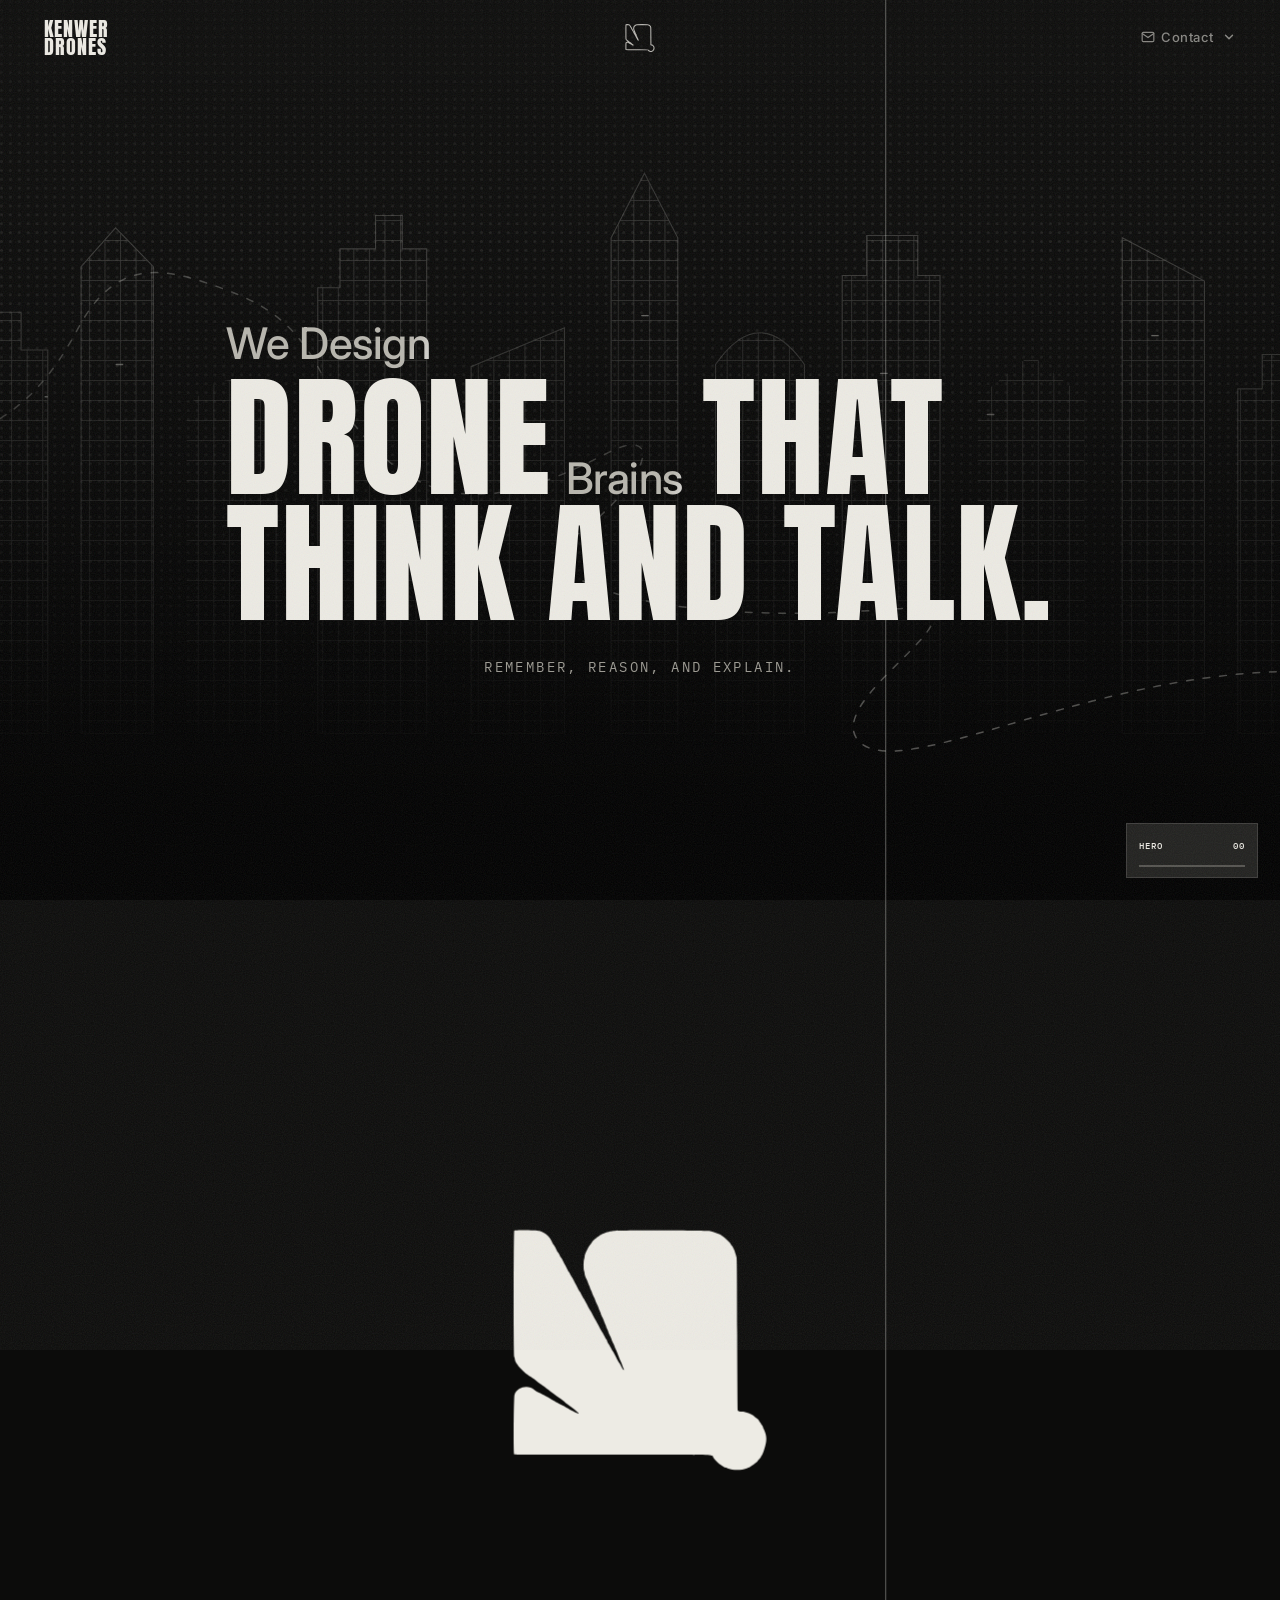
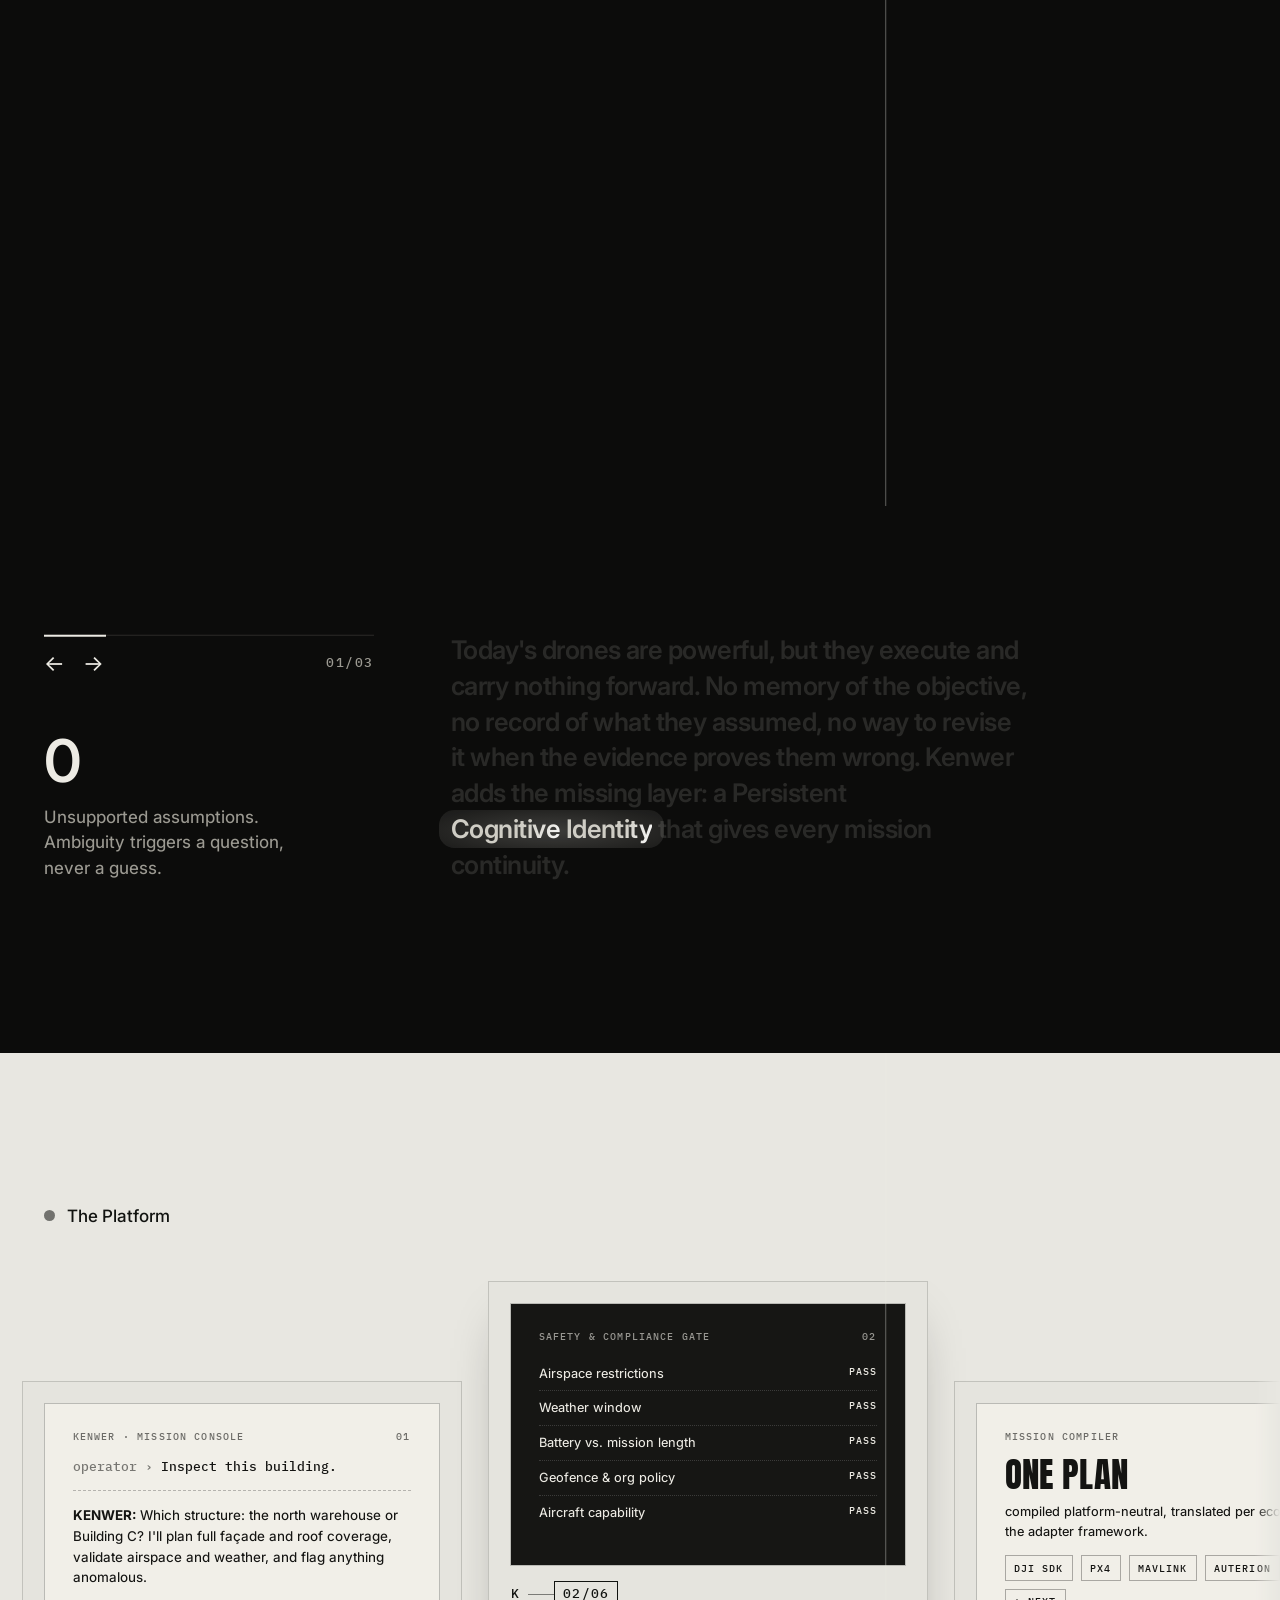
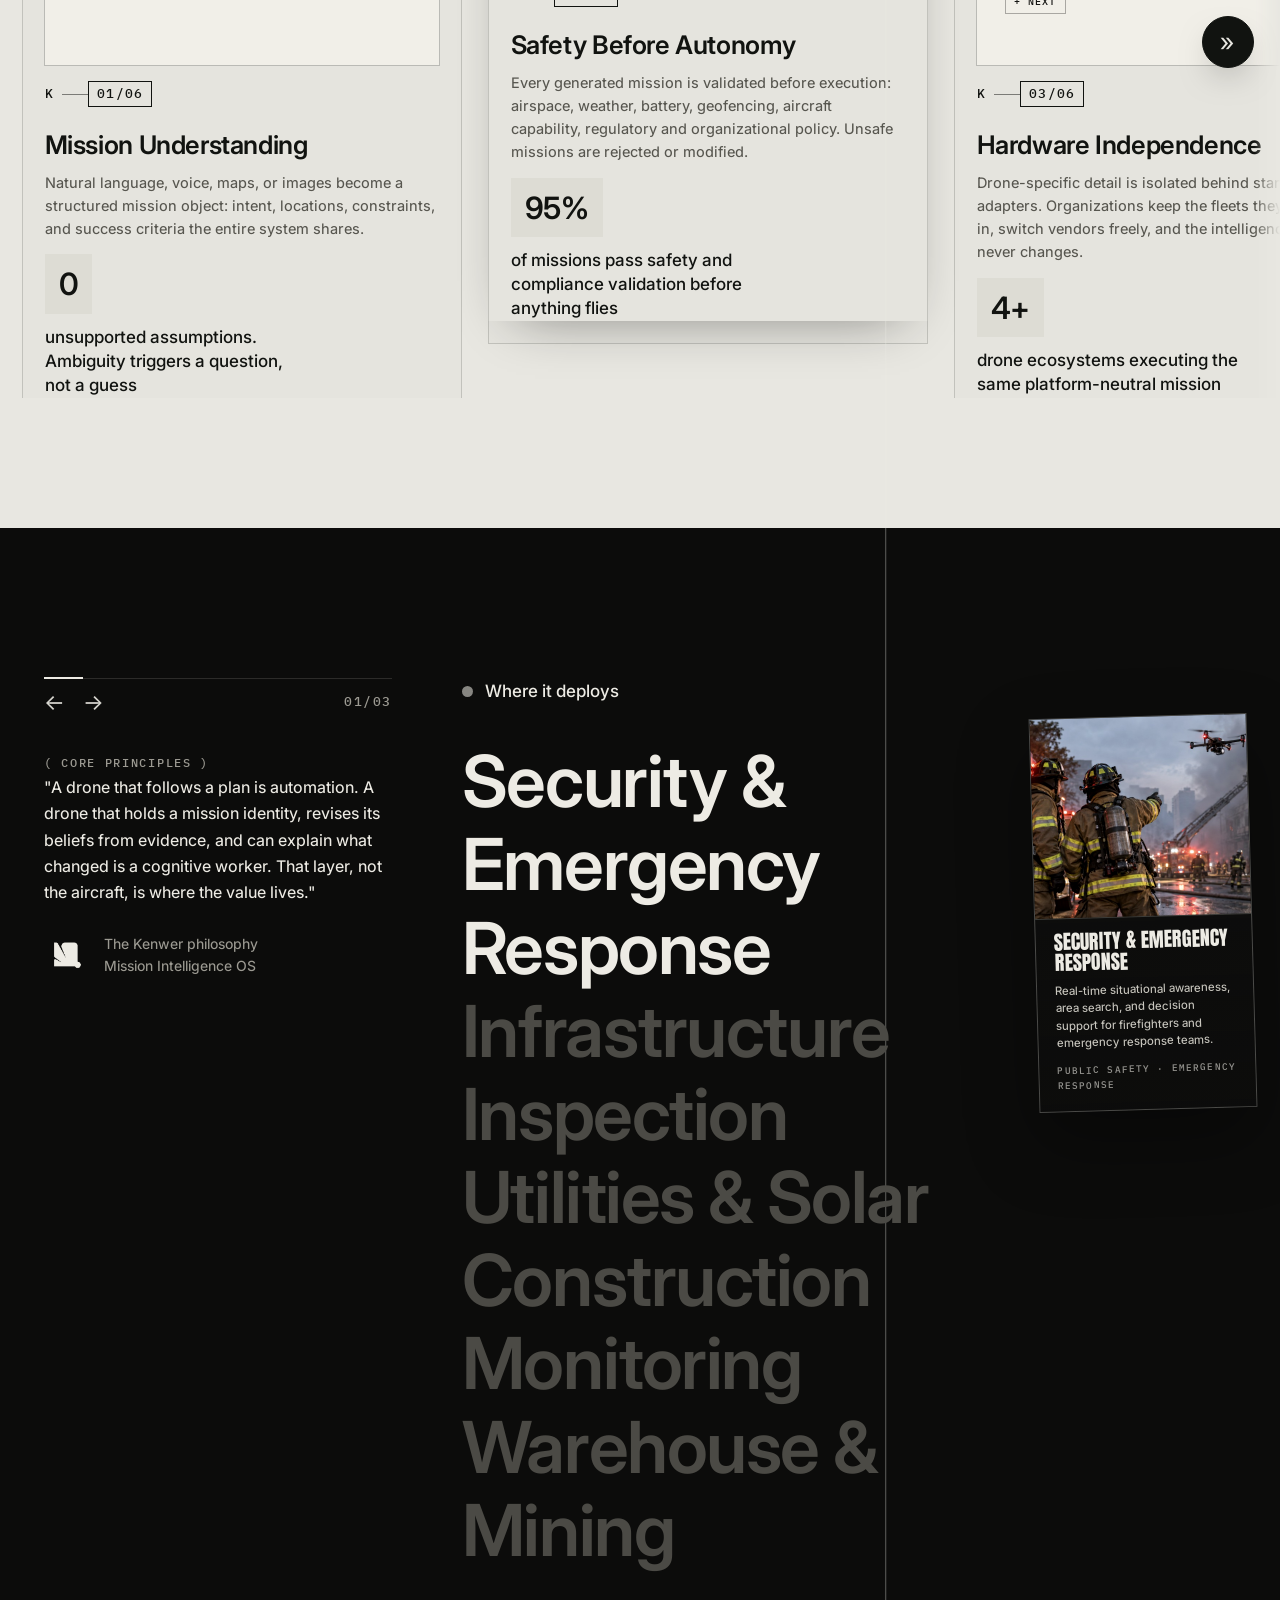
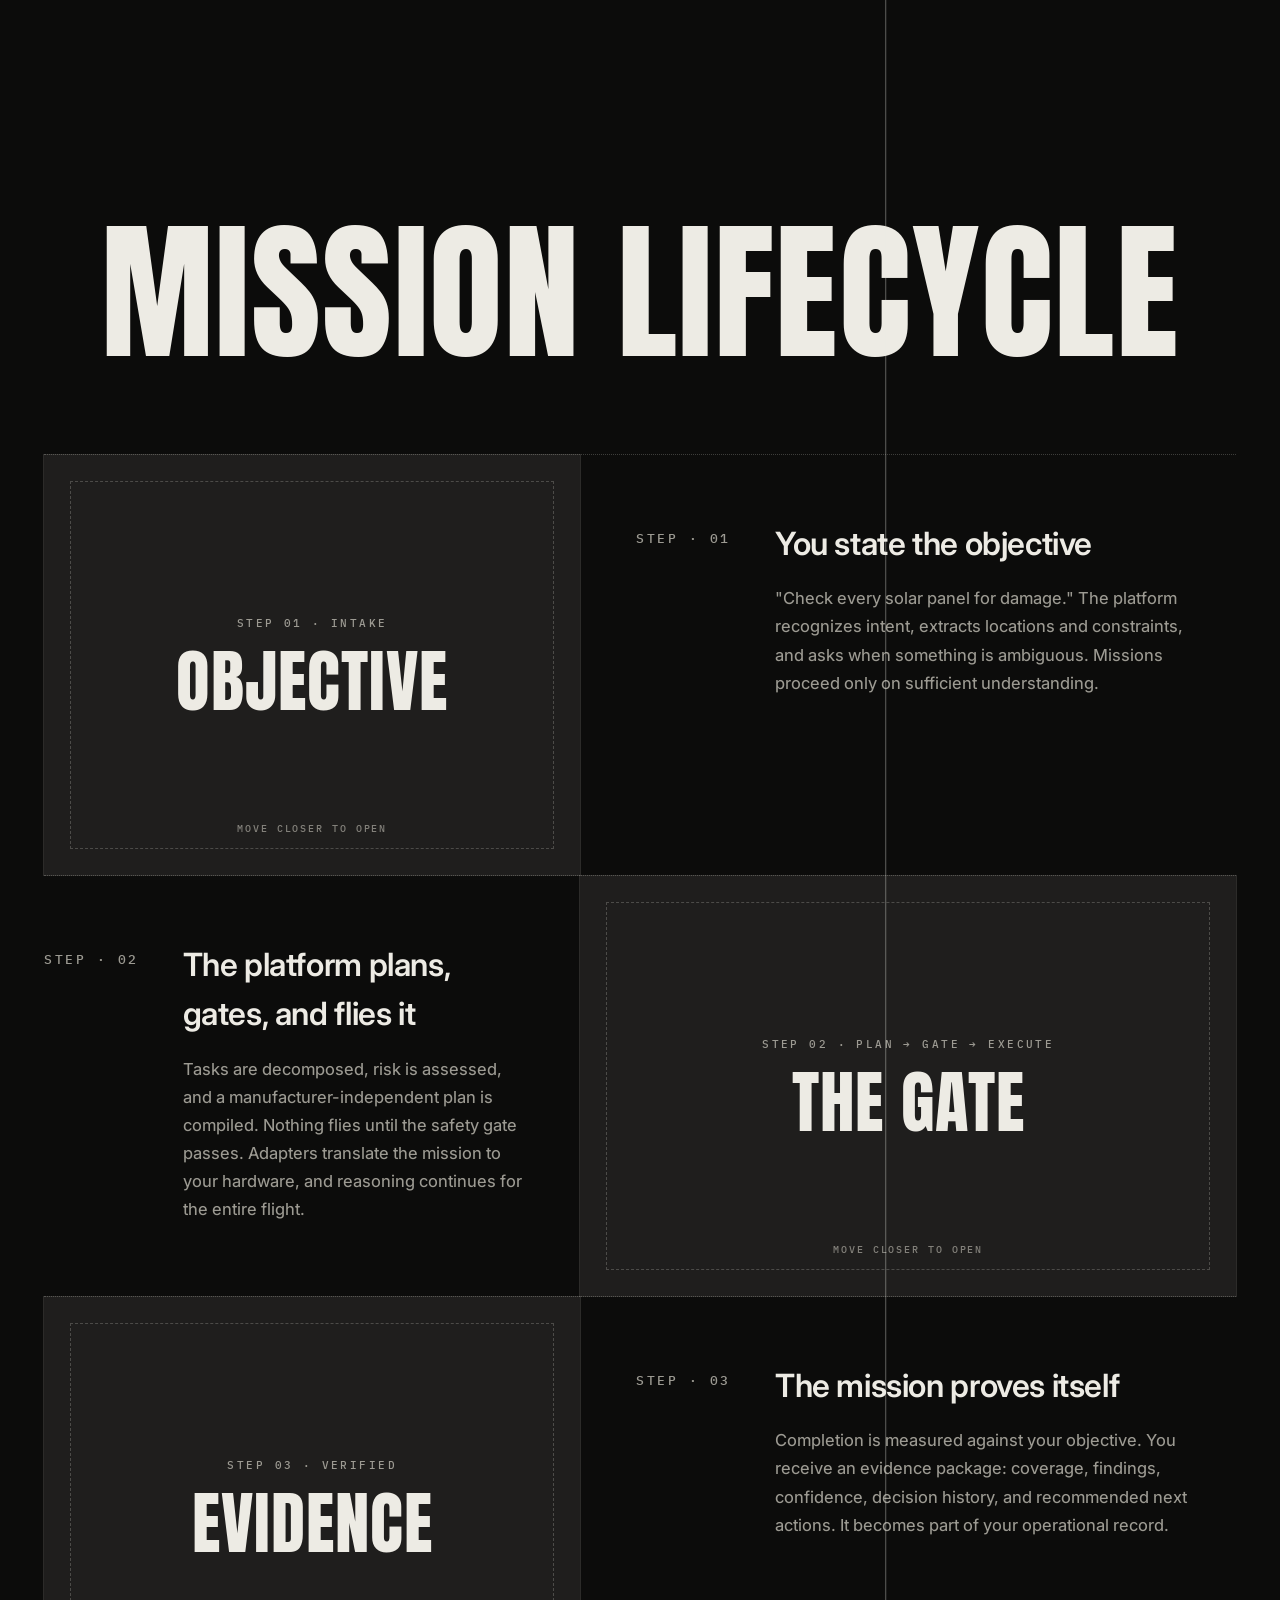
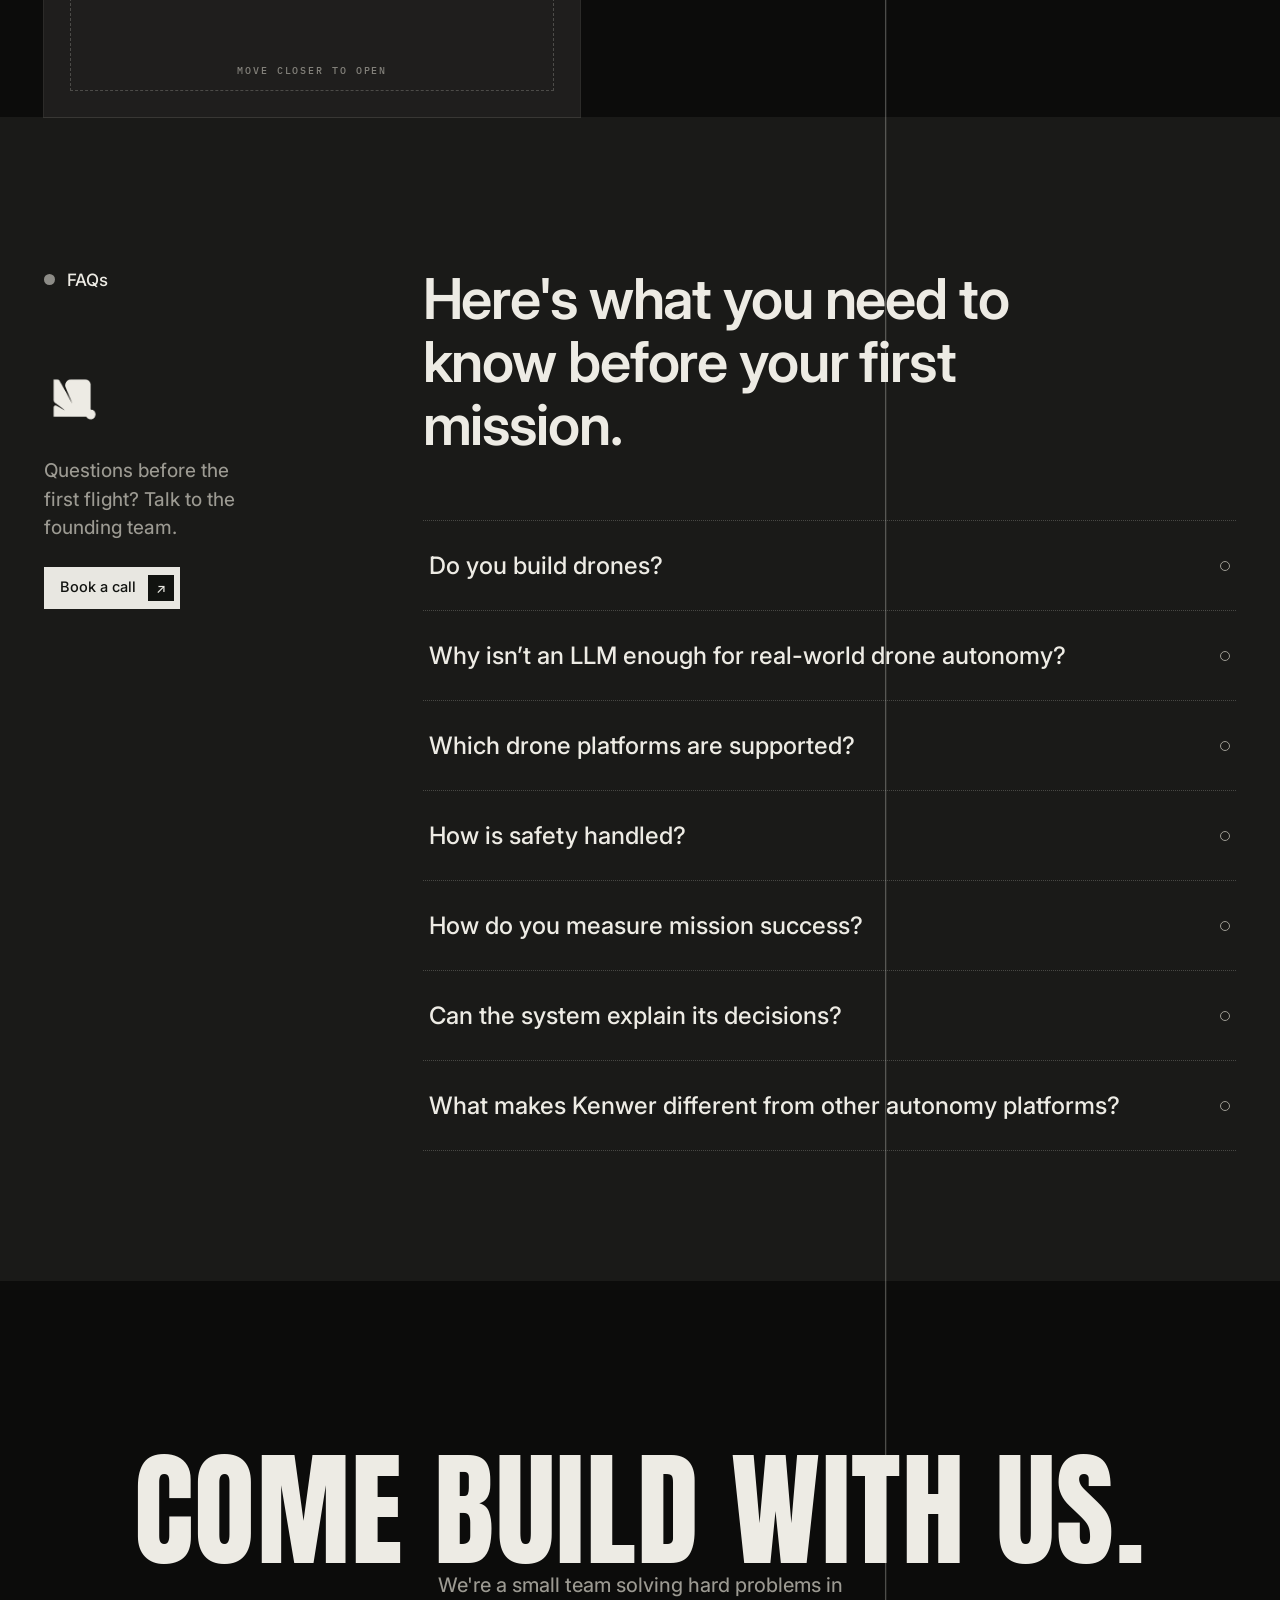
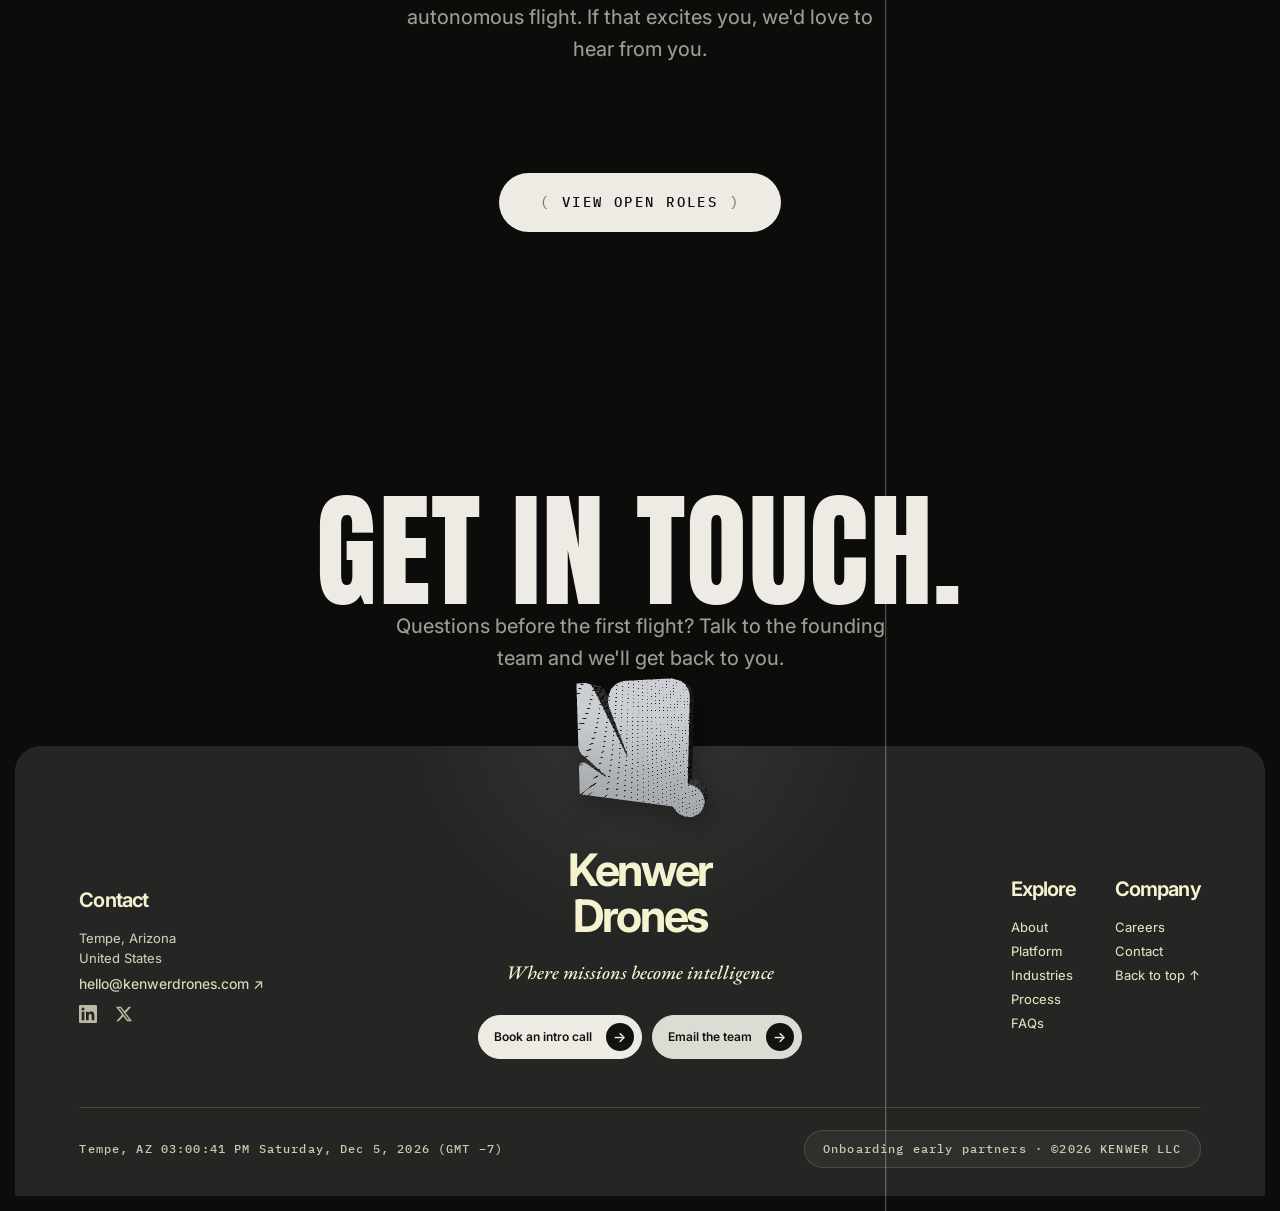
==== commit d1d1911b: "Refresh platform carousel behavior and cache" ====
--- a/index.html
+++ b/index.html
@@ -35,7 +35,7 @@
 <link rel="preconnect" href="https://app.cal.com">
 <link rel="preconnect" href="https://cal.com">
 <link href="https://fonts.googleapis.com/css2?family=Anton&family=EB+Garamond:wght@400;500;600&family=Inter:wght@400;450;500;600;700&family=IBM+Plex+Mono:wght@400;500&display=swap" rel="stylesheet">
-<link rel="stylesheet" href="css/style.css?v=featured-cards-3">
+<link rel="stylesheet" href="css/style.css?v=platform-bounce-1">
 <link rel="stylesheet" href="css/footer-v1.css?v=flight-paths-quad-2">
 <script type="text/javascript">
   (function (C, A, L) { let p = function (a, ar) { a.q.push(ar); }; let d = C.document; C.Cal = C.Cal || function () { let cal = C.Cal; let ar = arguments; if (!cal.loaded) { cal.ns = {}; cal.q = cal.q || []; d.head.appendChild(d.createElement("script")).src = A; cal.loaded = true; } if (ar[0] === L) { const api = function () { p(api, arguments); }; const namespace = ar[1]; api.q = api.q || []; if(typeof namespace === "string"){cal.ns[namespace] = cal.ns[namespace] || api;p(cal.ns[namespace], ar);p(cal, ["initNamespace", namespace]);} else p(cal, ar); return;} p(cal, ar); }; })(window, "https://app.cal.com/embed/embed.js", "init");
@@ -373,7 +373,7 @@
   <div class="wrap">
     <div class="dot-label rv"><i></i>The Platform</div>
   </div>
-  <div class="pmarquee" id="pmarquee" aria-label="Platform capabilities, cards 1 to 6. Auto-advances once; hover to pause, drag, swipe, or scroll to browse. Stops at the last card.">
+  <div class="pmarquee" id="pmarquee" aria-label="Platform capabilities, cards 1 to 6. Moves continuously back and forth; hover to pause, drag, swipe, or scroll to browse.">
     <div class="pmq-view">
     <div class="pmq-track" id="pmqTrack">
     <div class="pmq-end"></div>
@@ -1987,7 +1987,7 @@
 </aside>
 
 <script src="js/vendor/supabase.min.js?v=20260913"></script>
-<script src="js/script.js?v=emergency-photo-1"></script>
+<script src="js/script.js?v=platform-bounce-1"></script>
 <script src="js/footer-model-v3.js?v=slow-revolution-1"></script>
 </body>
 </html>
--- a/css/style.css
+++ b/css/style.css
@@ -555,7 +555,7 @@
   /* keep the base pcard transitions (transform, border-color) AND add box-shadow
      for the hover boundary halo — otherwise setting a new transition here would
      replace them, killing the lift animation */
-  transition:transform .5s var(--ease),border-color .5s,box-shadow .38s var(--ease)}
+  transition:height .55s var(--ease),transform .5s var(--ease),border-color .5s,box-shadow .38s var(--ease)}
 /* subtle boundary + soft halo while the card is being viewed \u2014 draws the eye
    to the active card in the marquee without competing with the flip motion.
    Applied on .flipped (touch, active state) and on :hover (mouse users). */
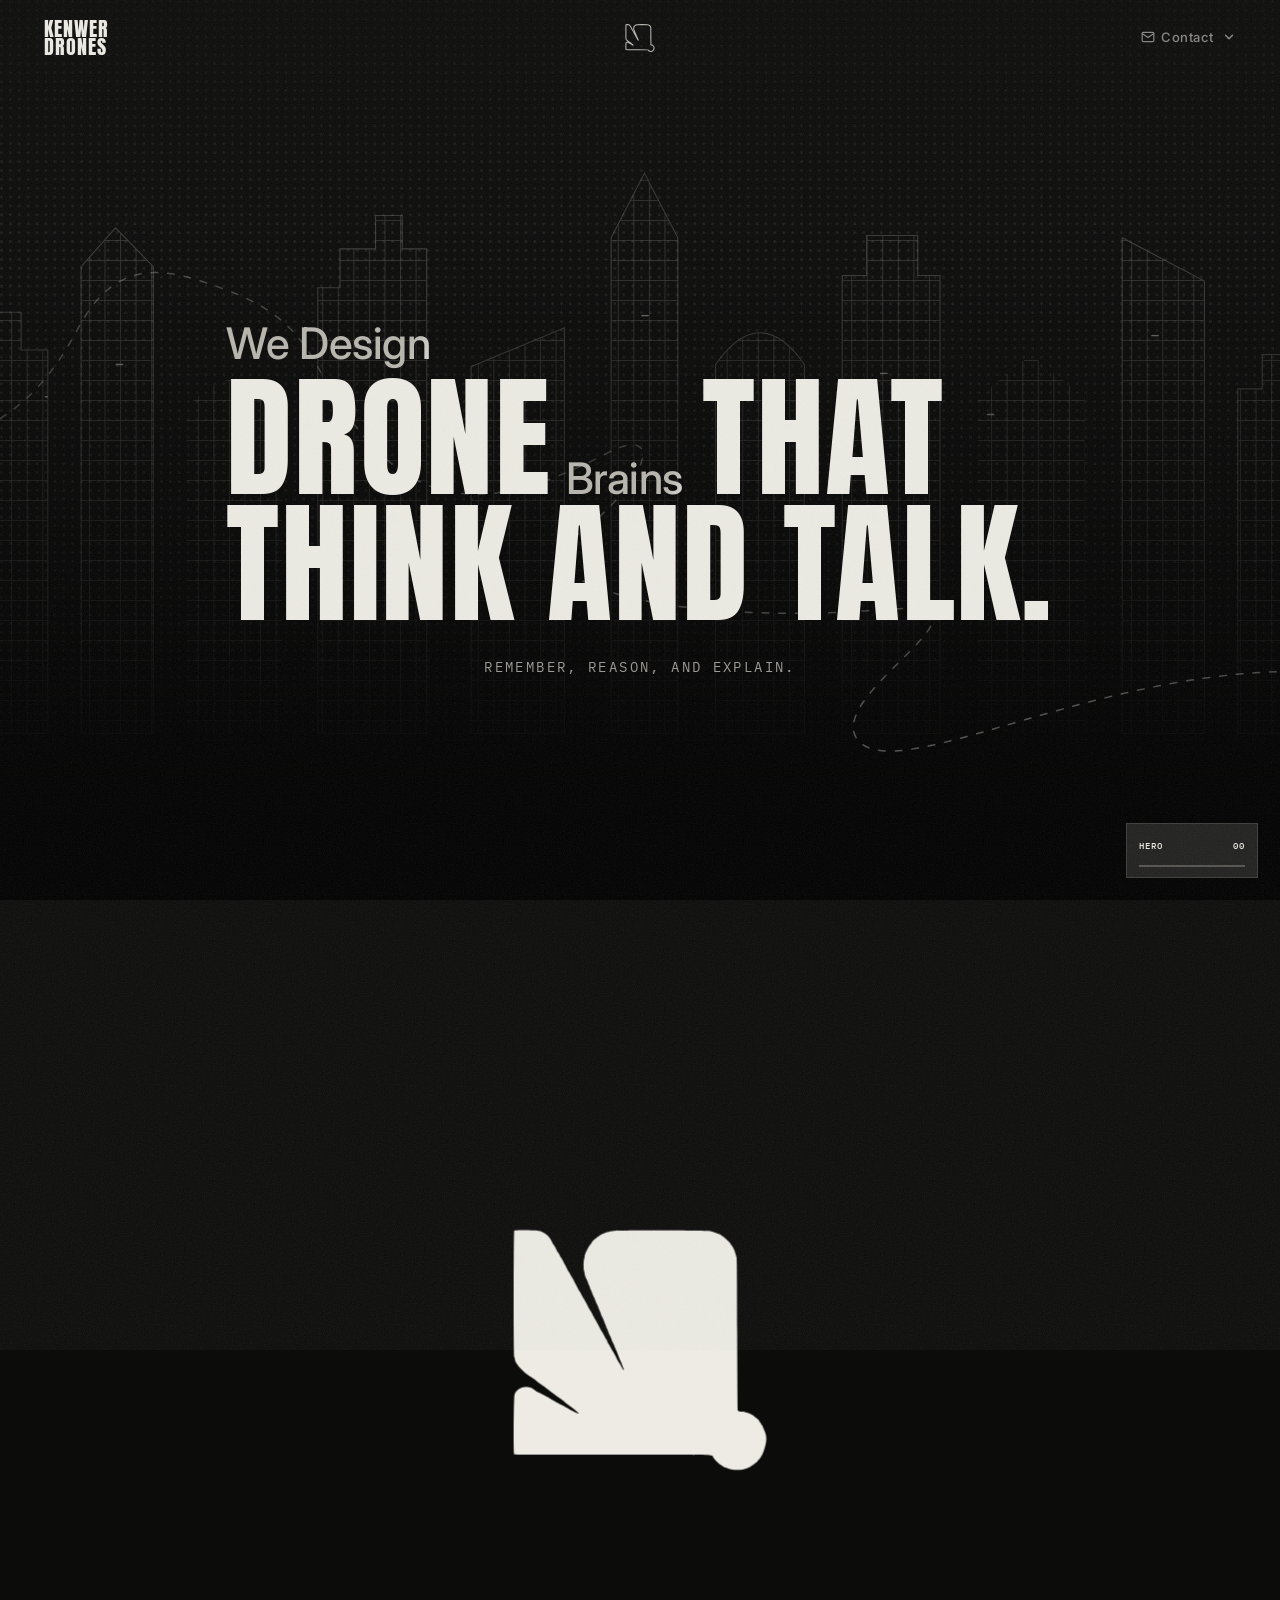
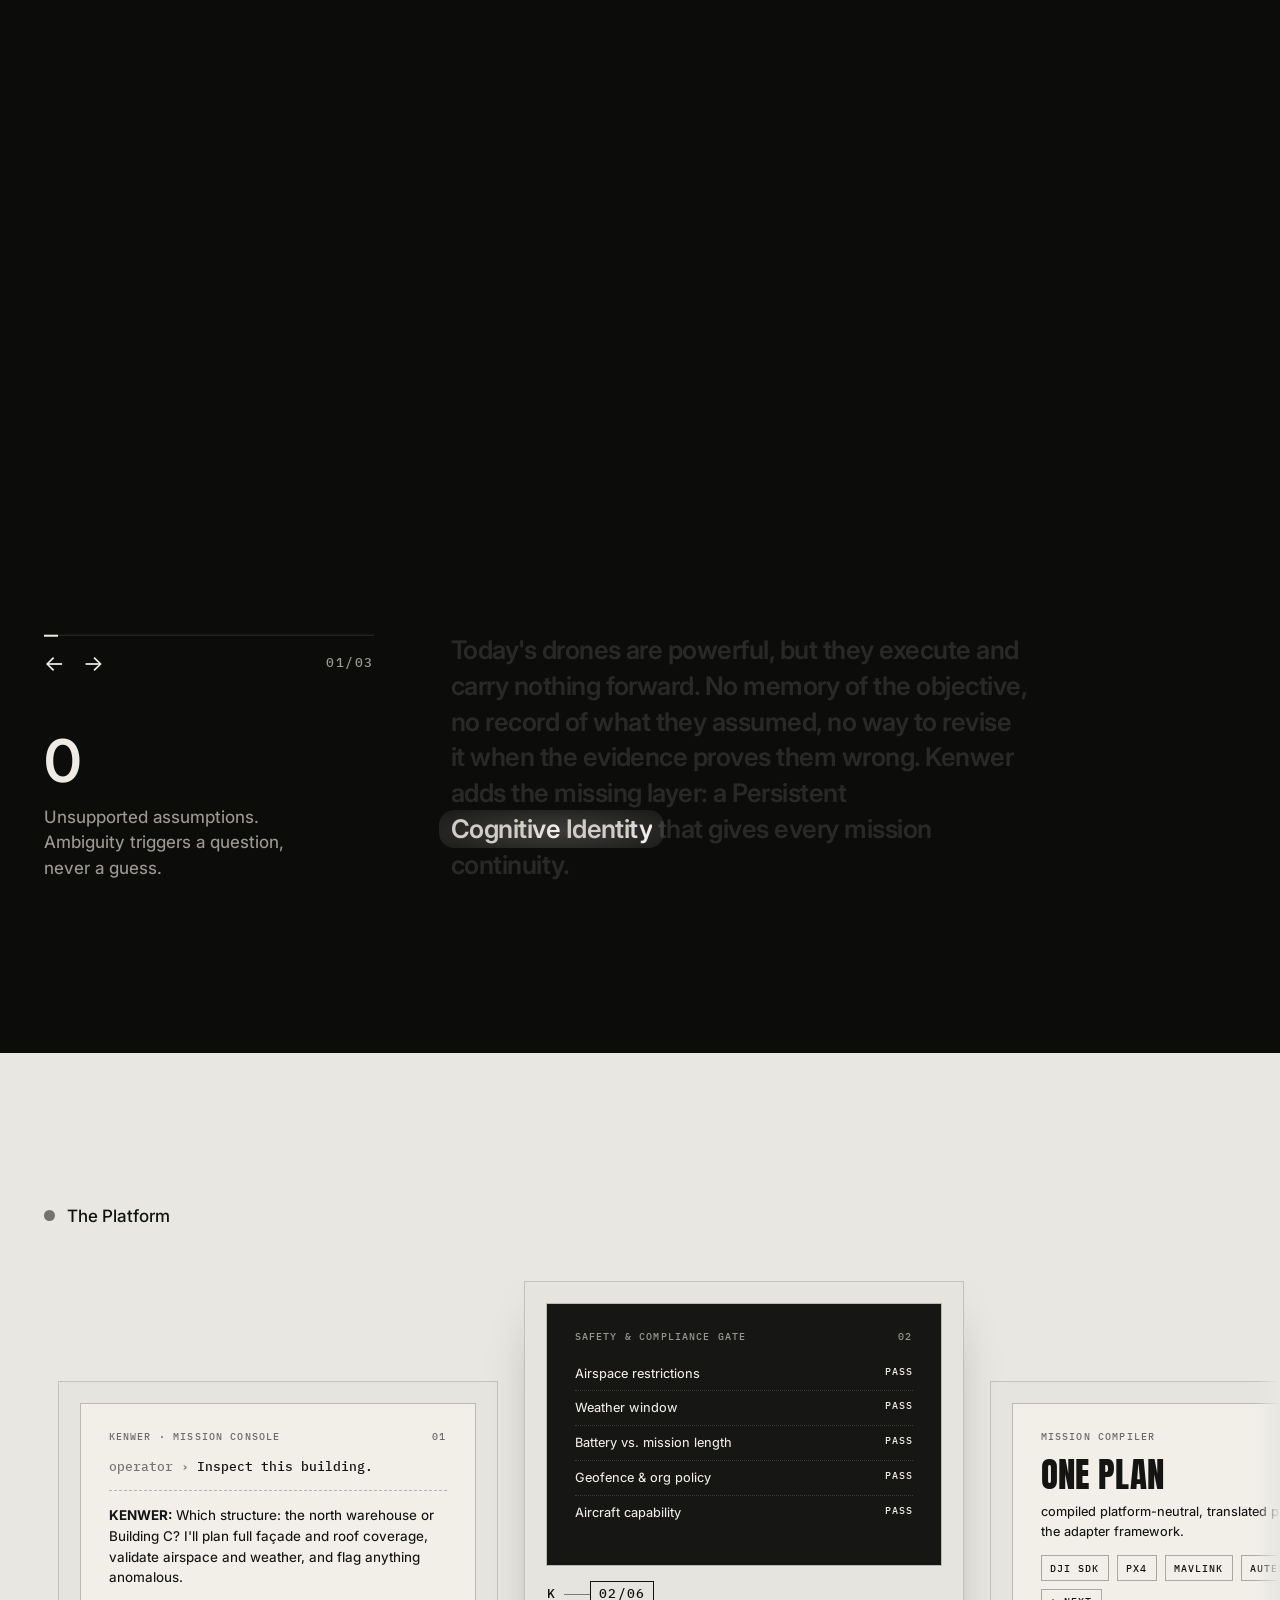
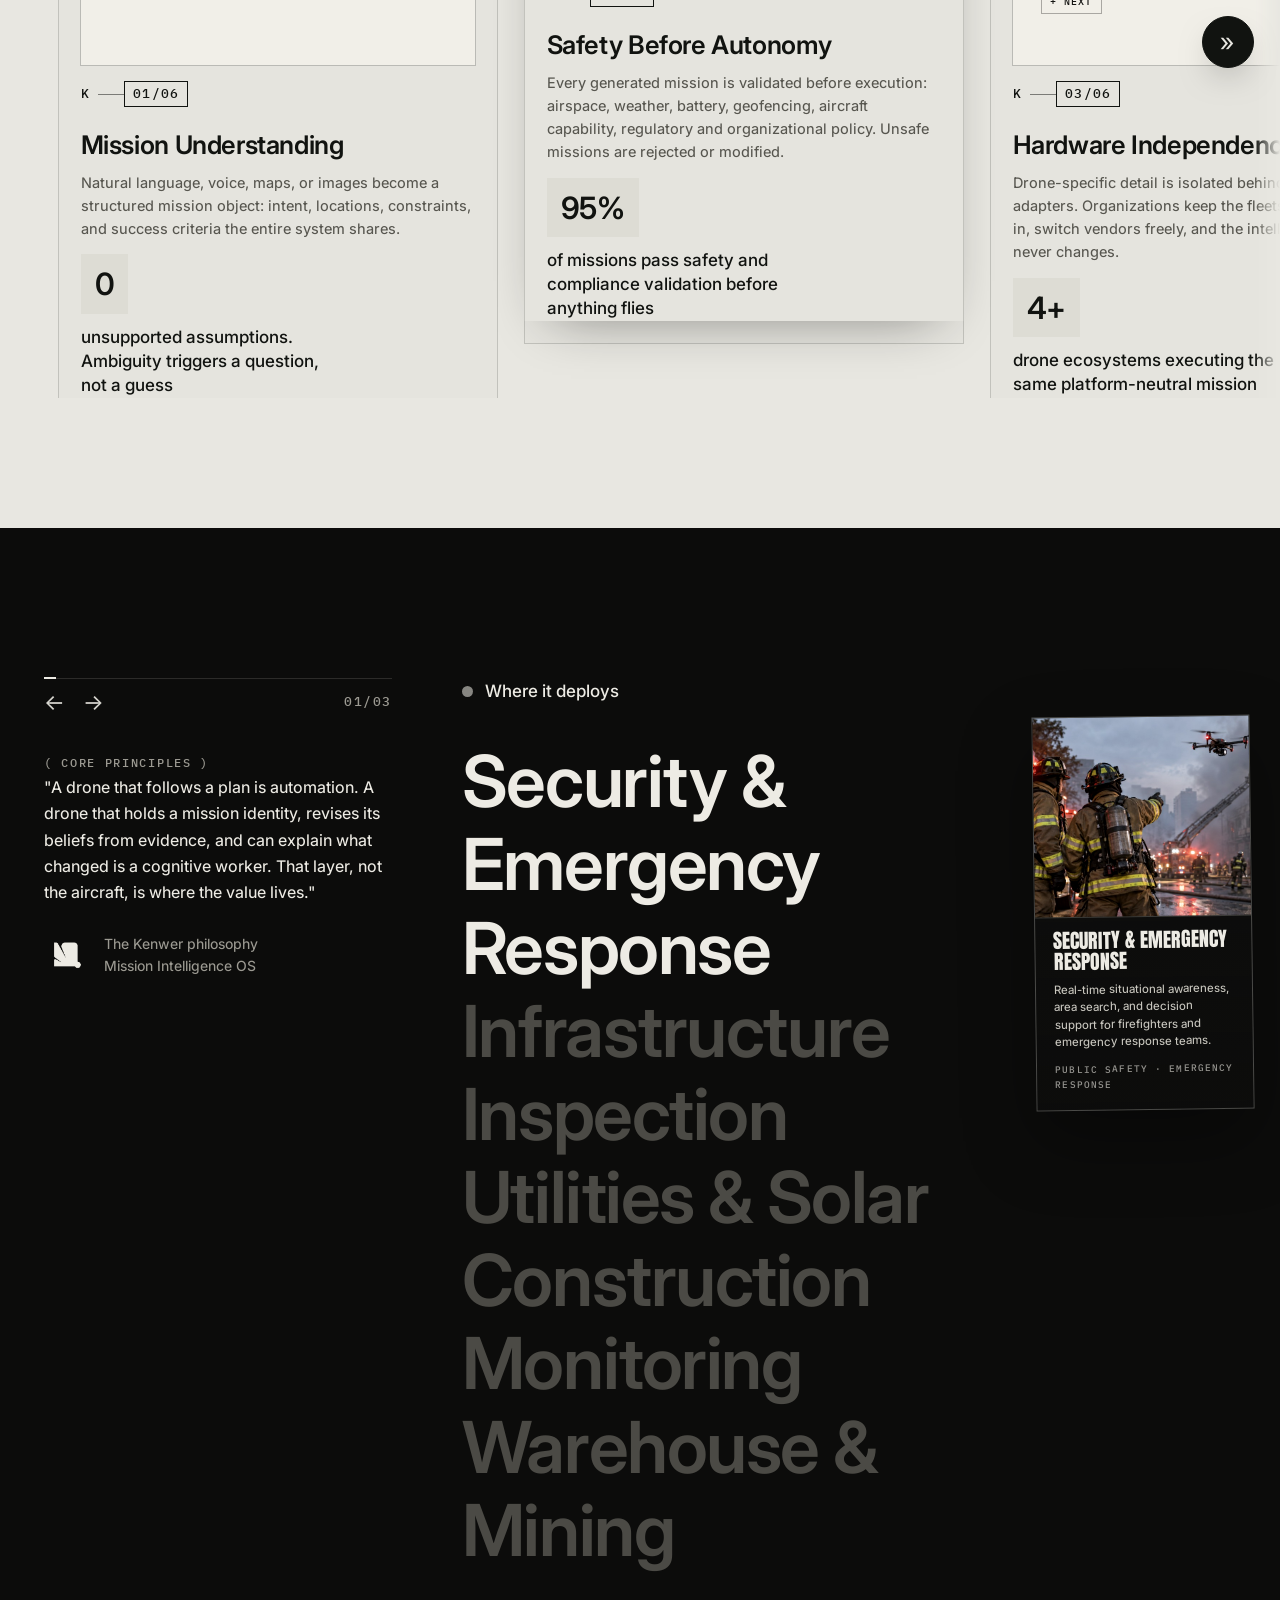
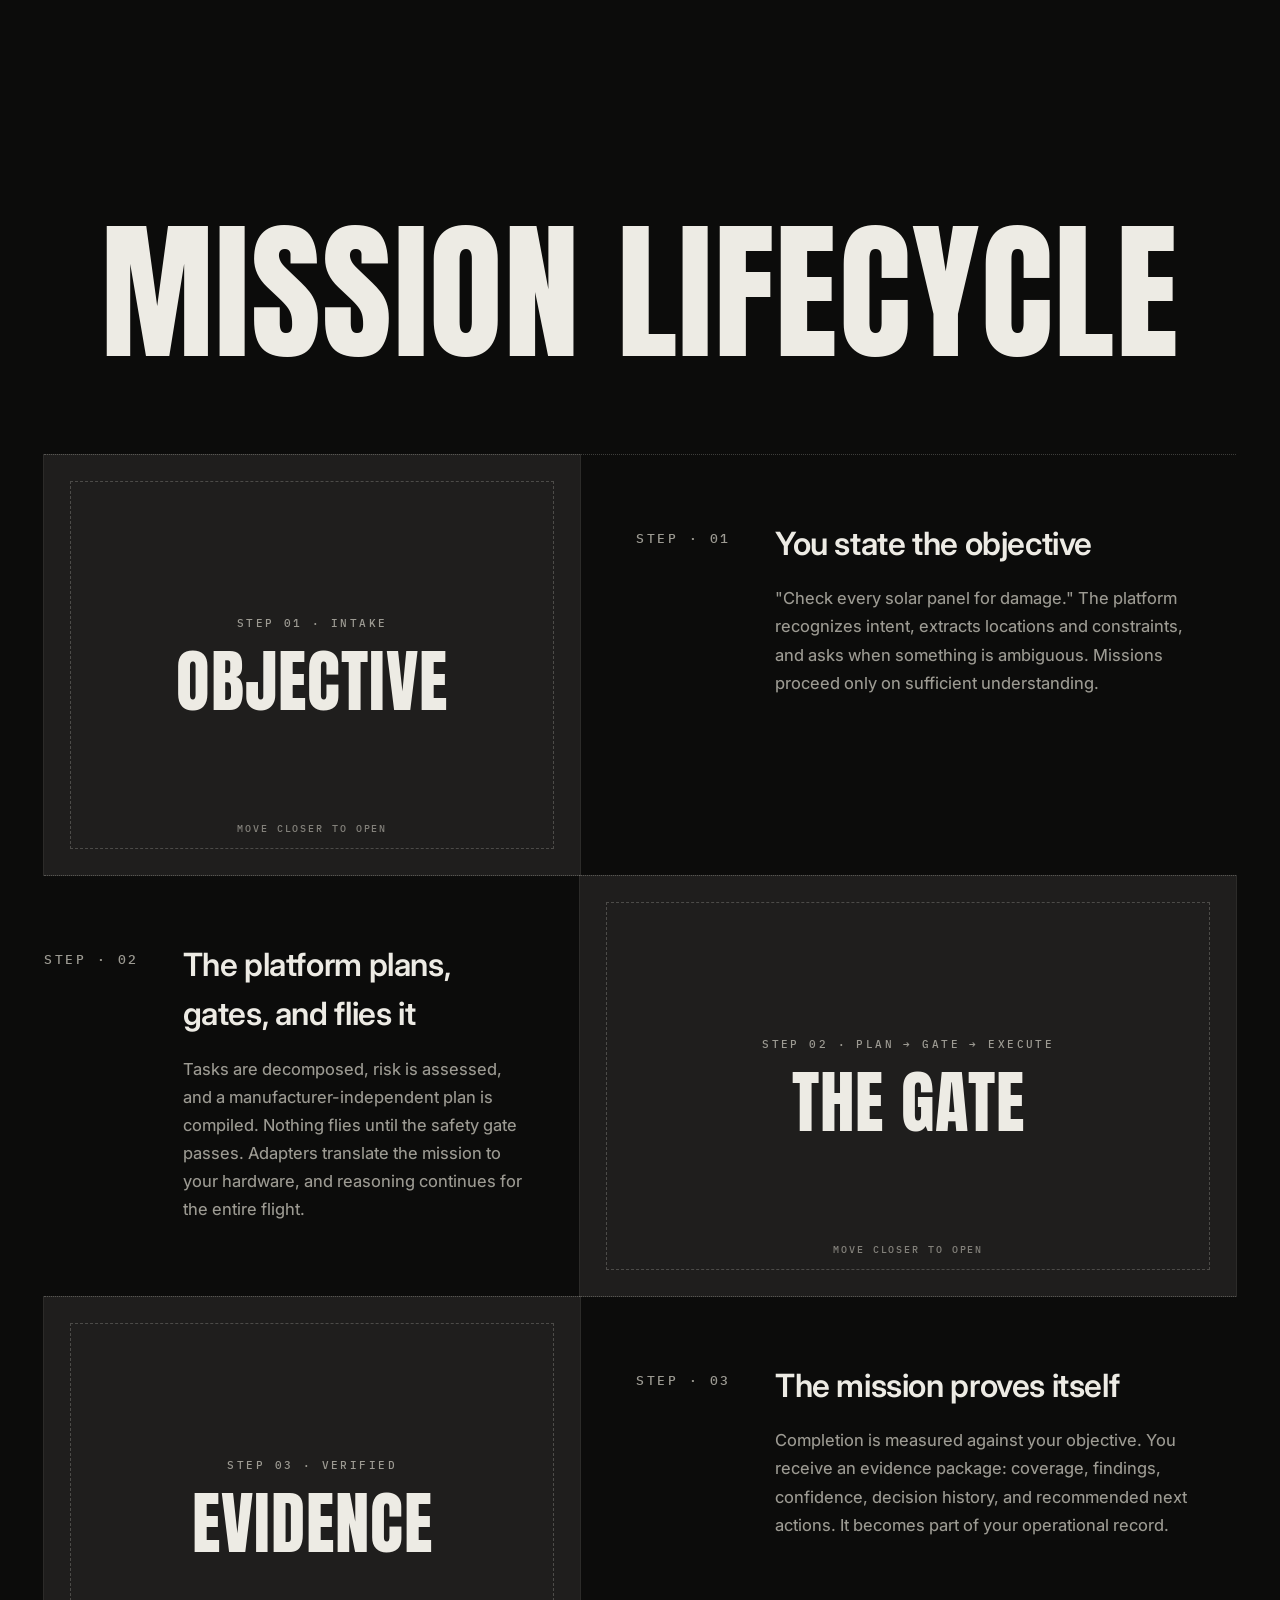
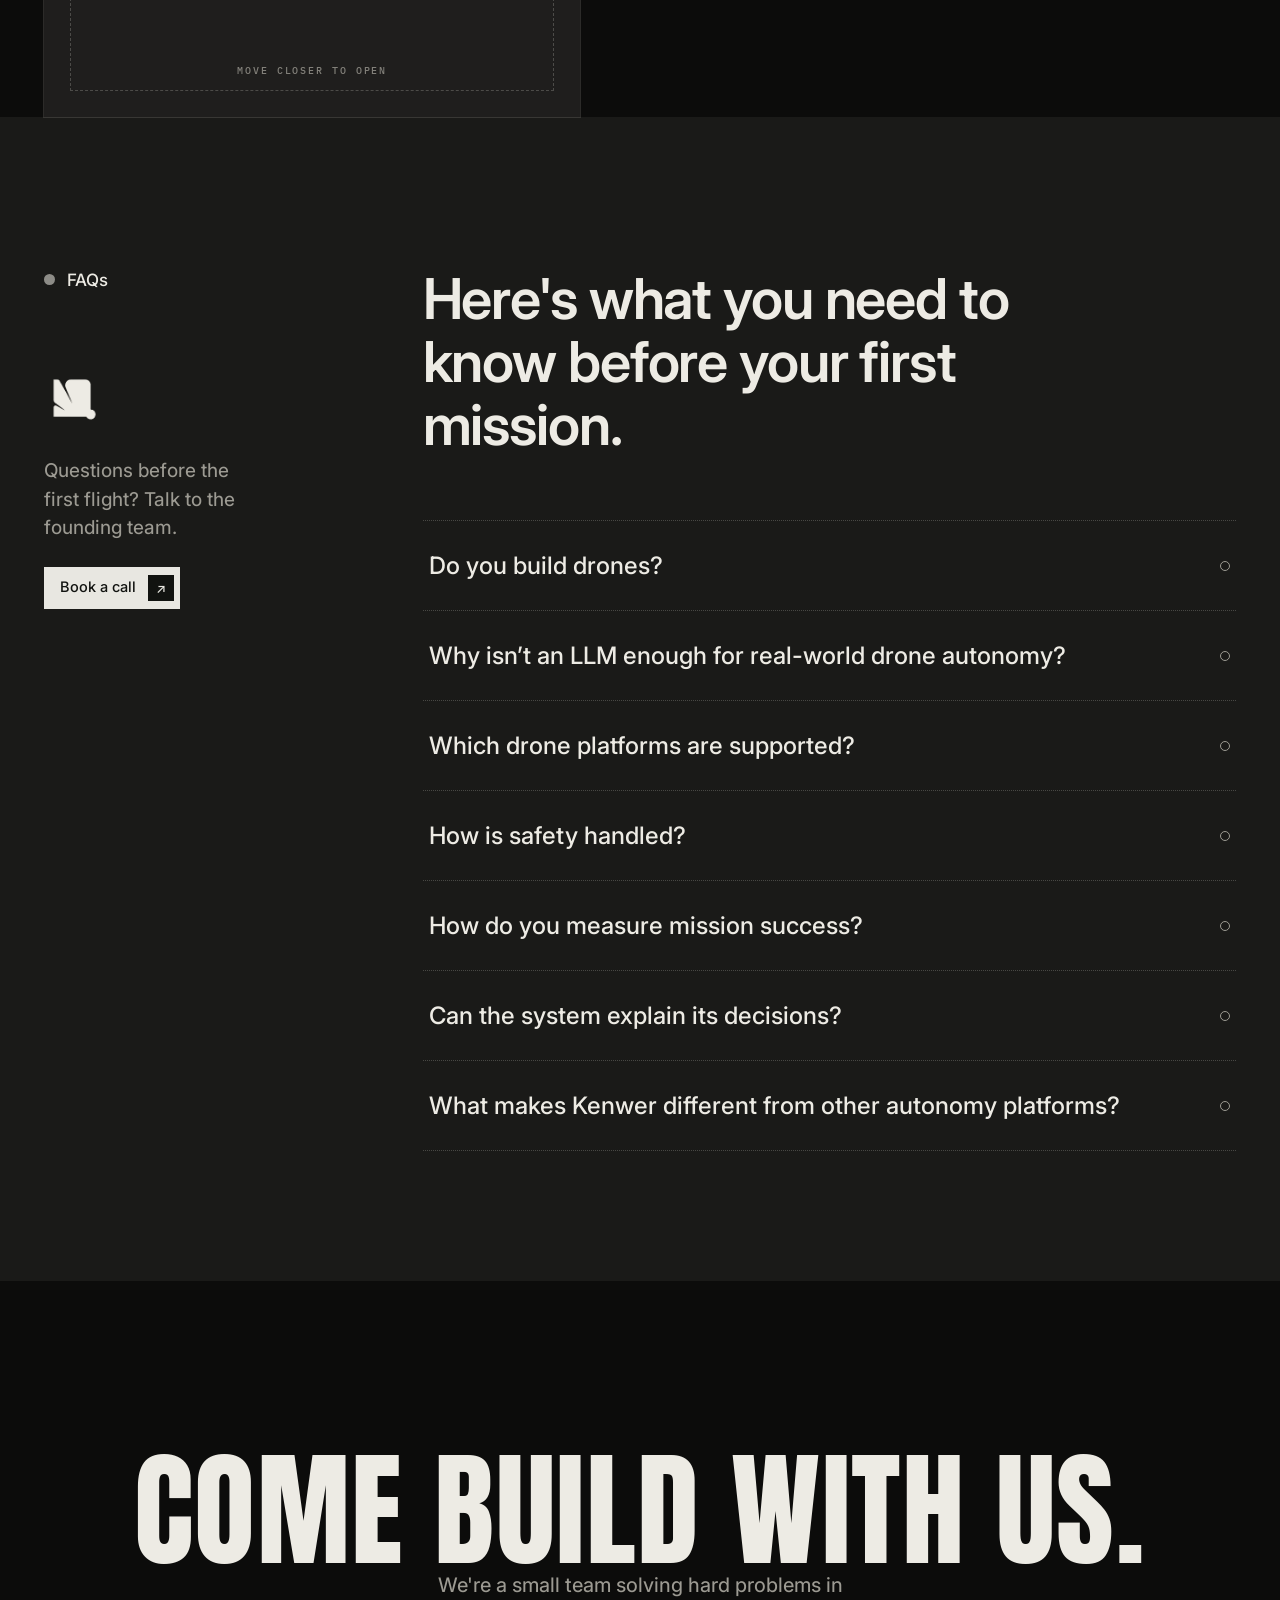
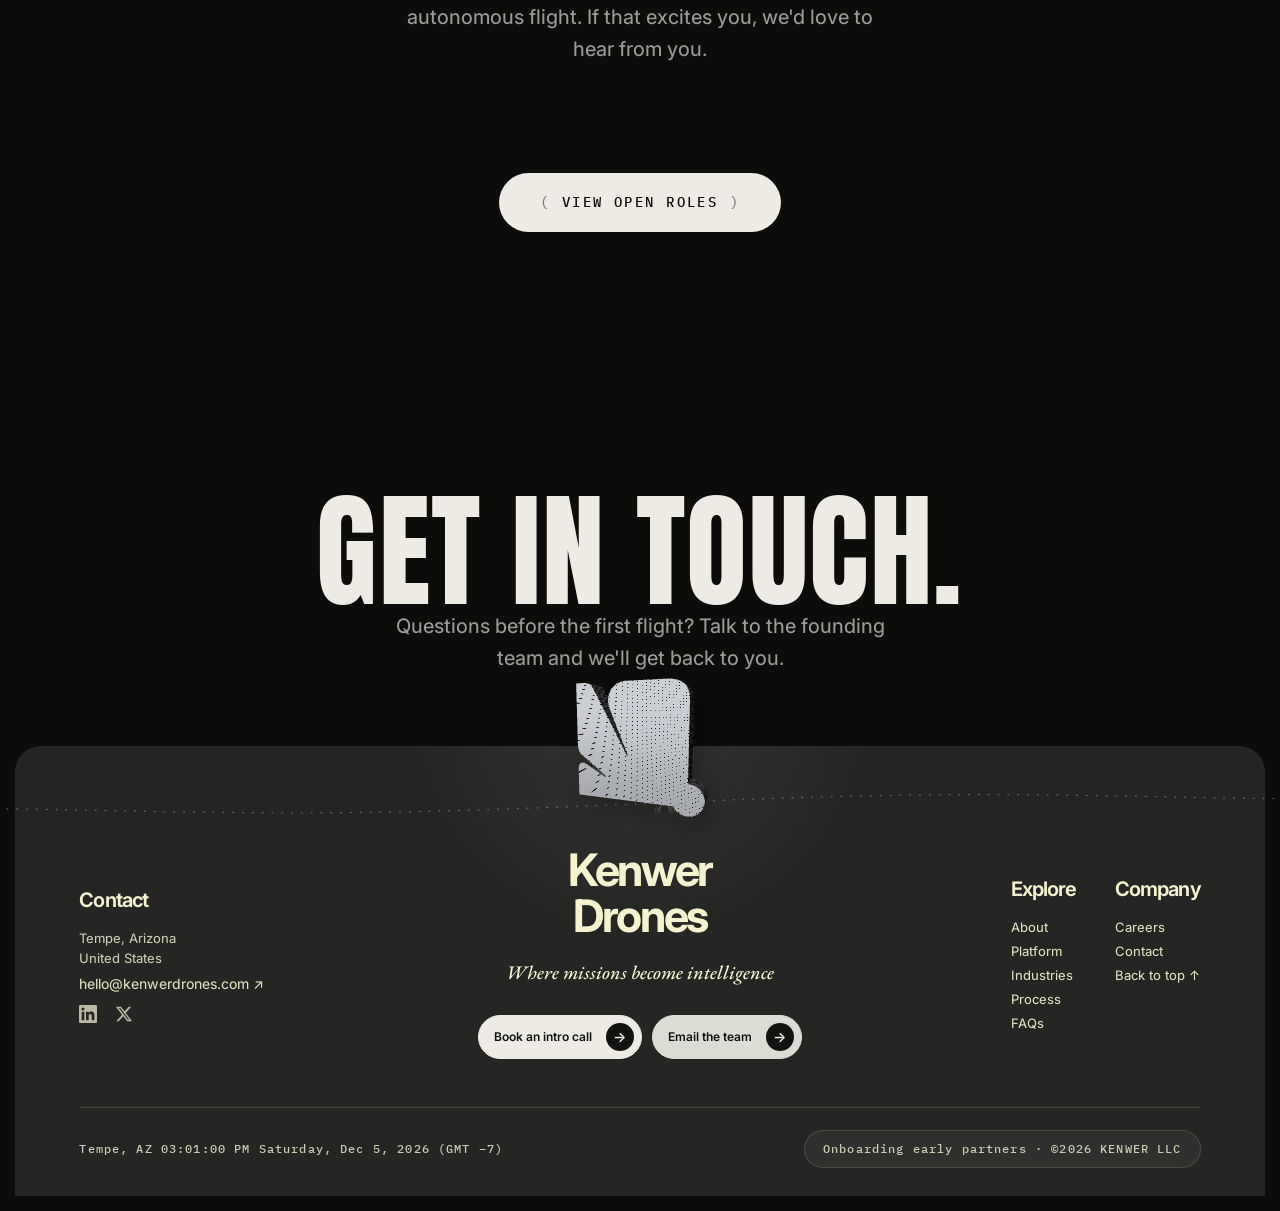
==== commit 61e8fbb1: "Refresh platform swipe behavior" ====
--- a/index.html
+++ b/index.html
@@ -1987,7 +1987,7 @@
 </aside>
 
 <script src="js/vendor/supabase.min.js?v=20260913"></script>
-<script src="js/script.js?v=platform-bounce-1"></script>
+<script src="js/script.js?v=platform-swipe-1"></script>
 <script src="js/footer-model-v3.js?v=slow-revolution-1"></script>
 </body>
 </html>
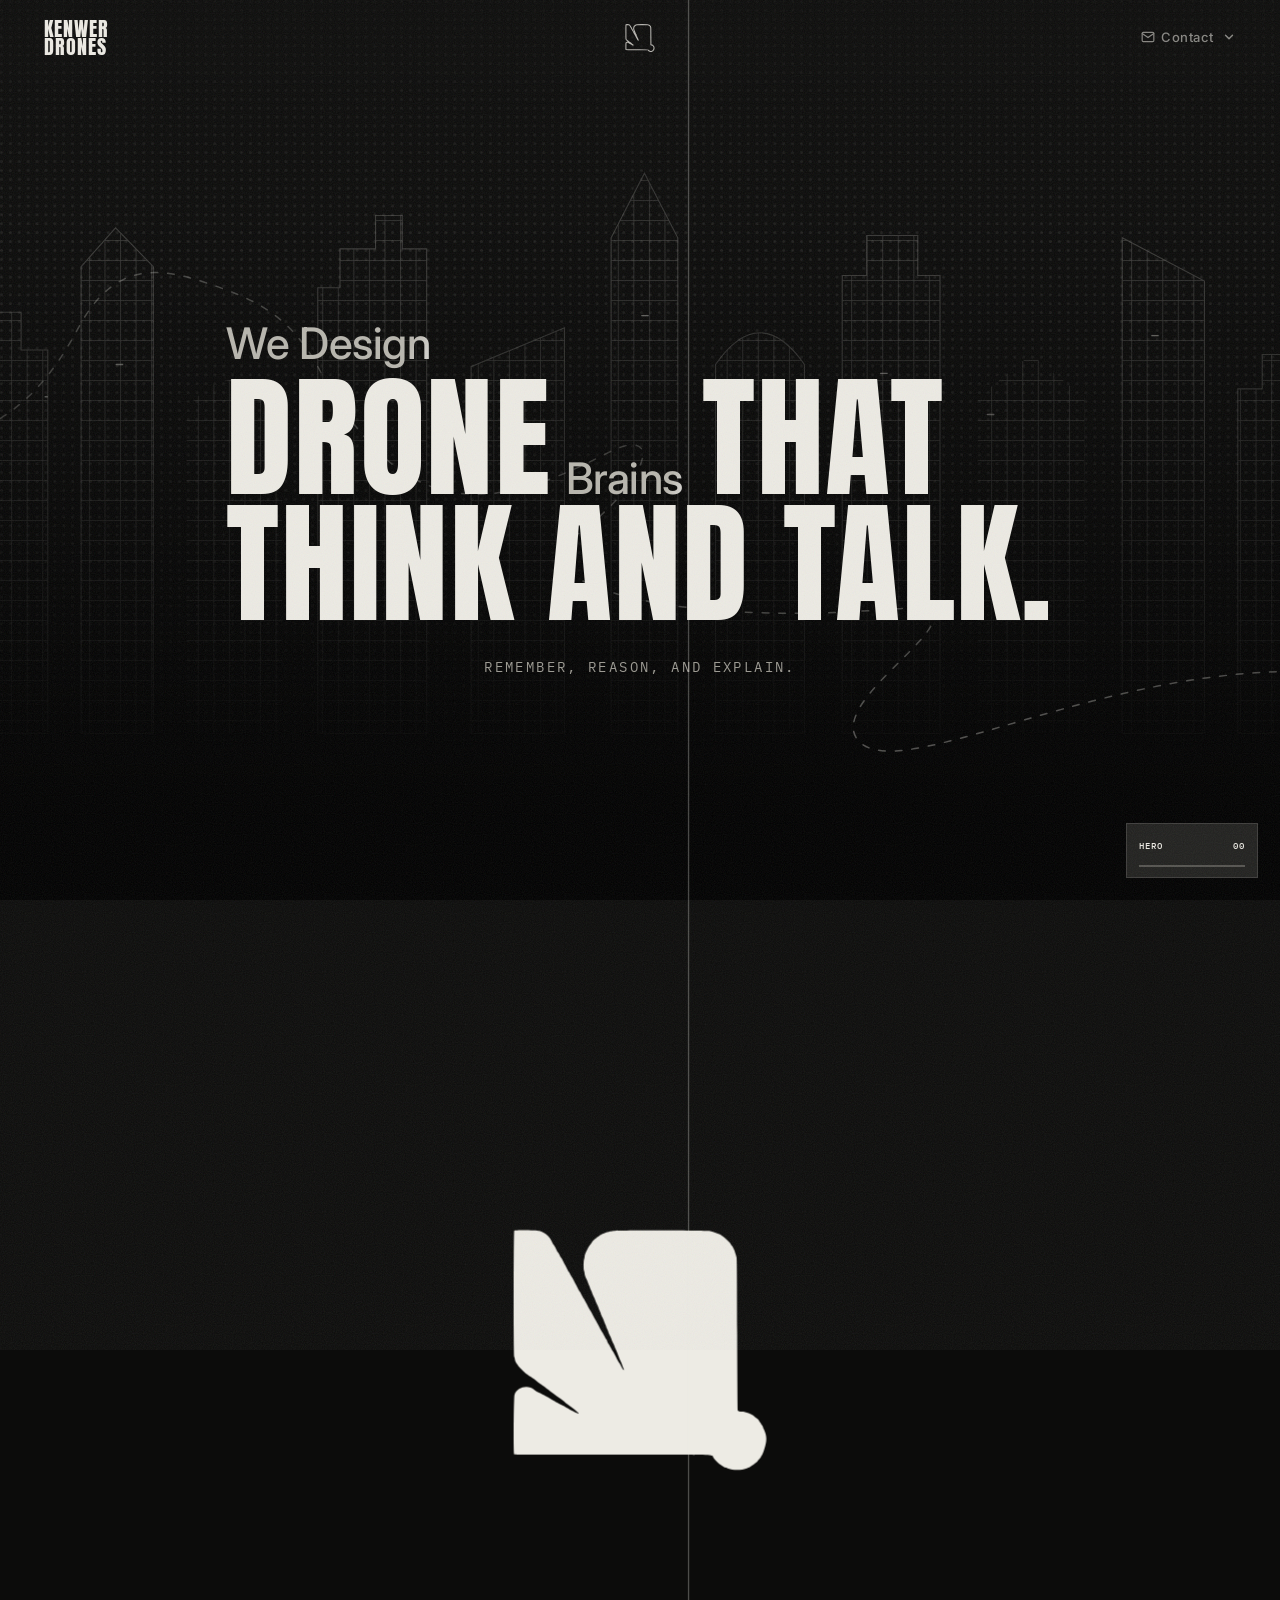
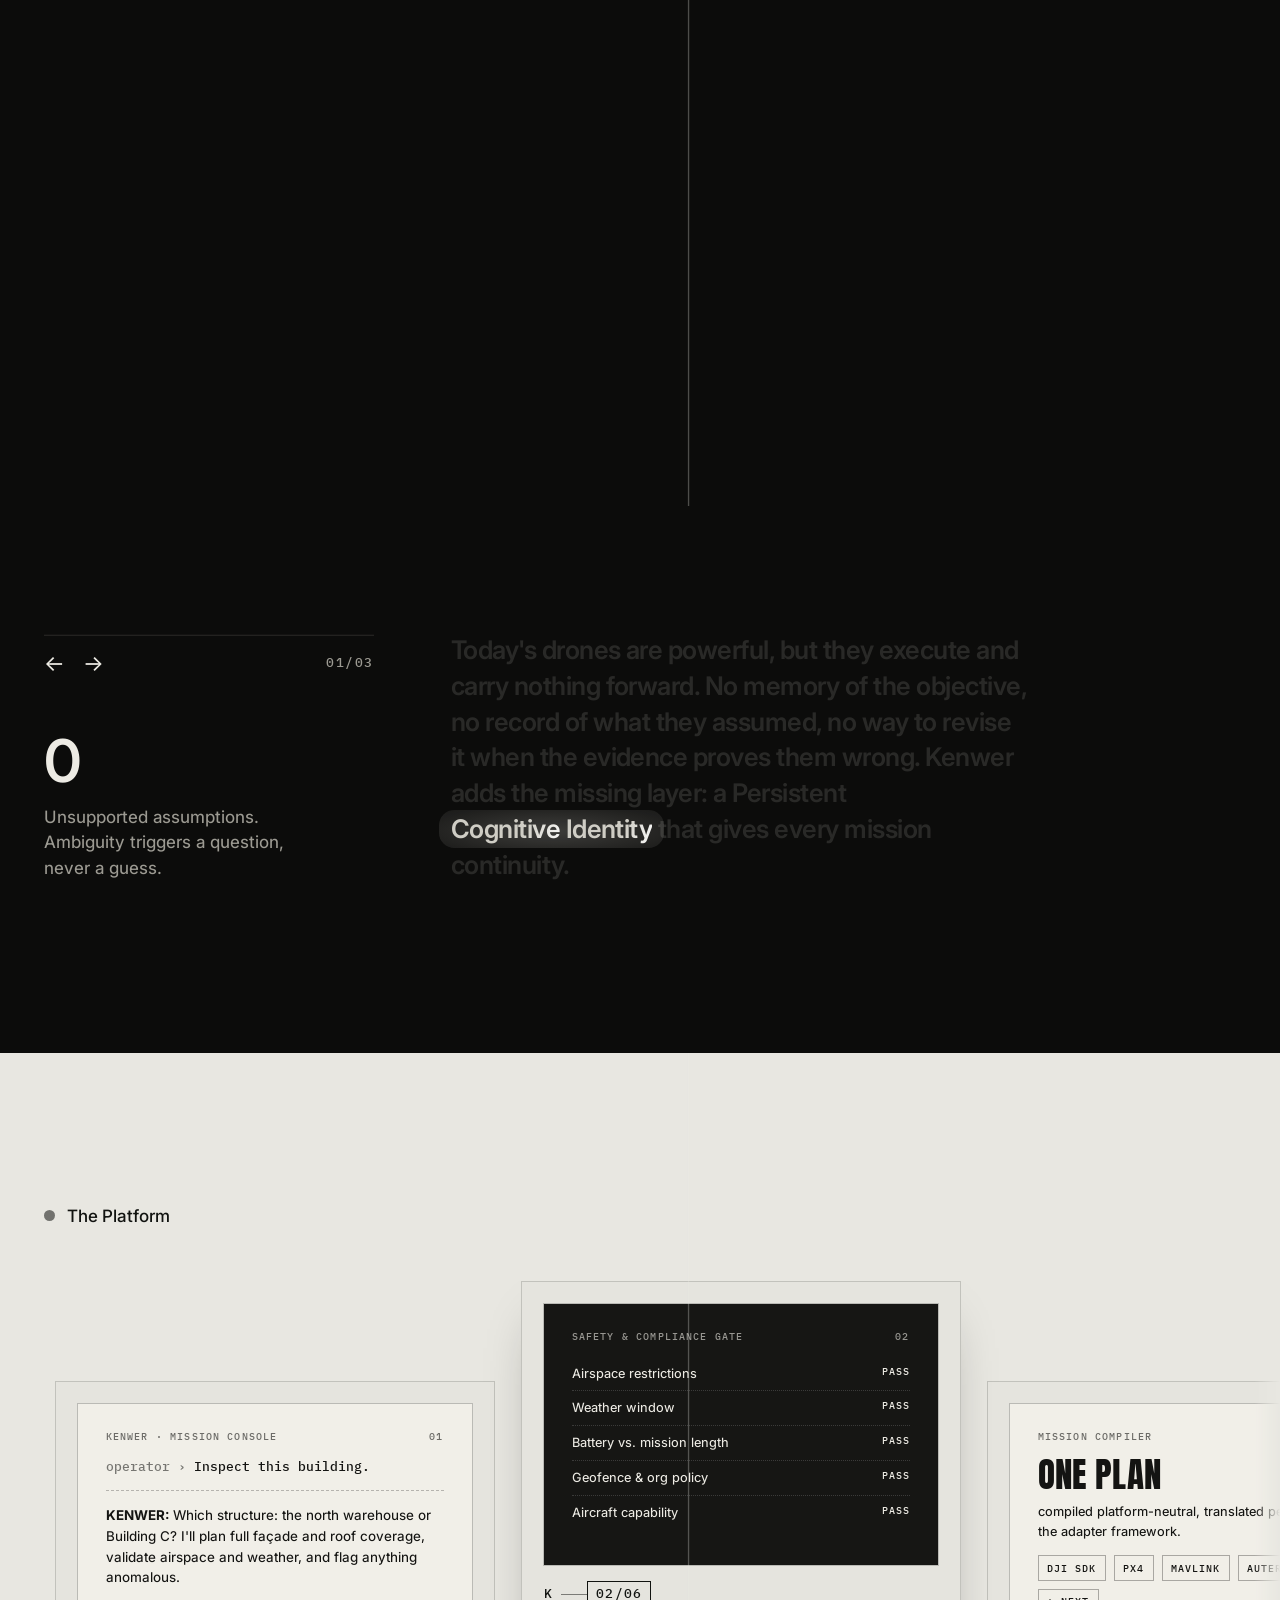
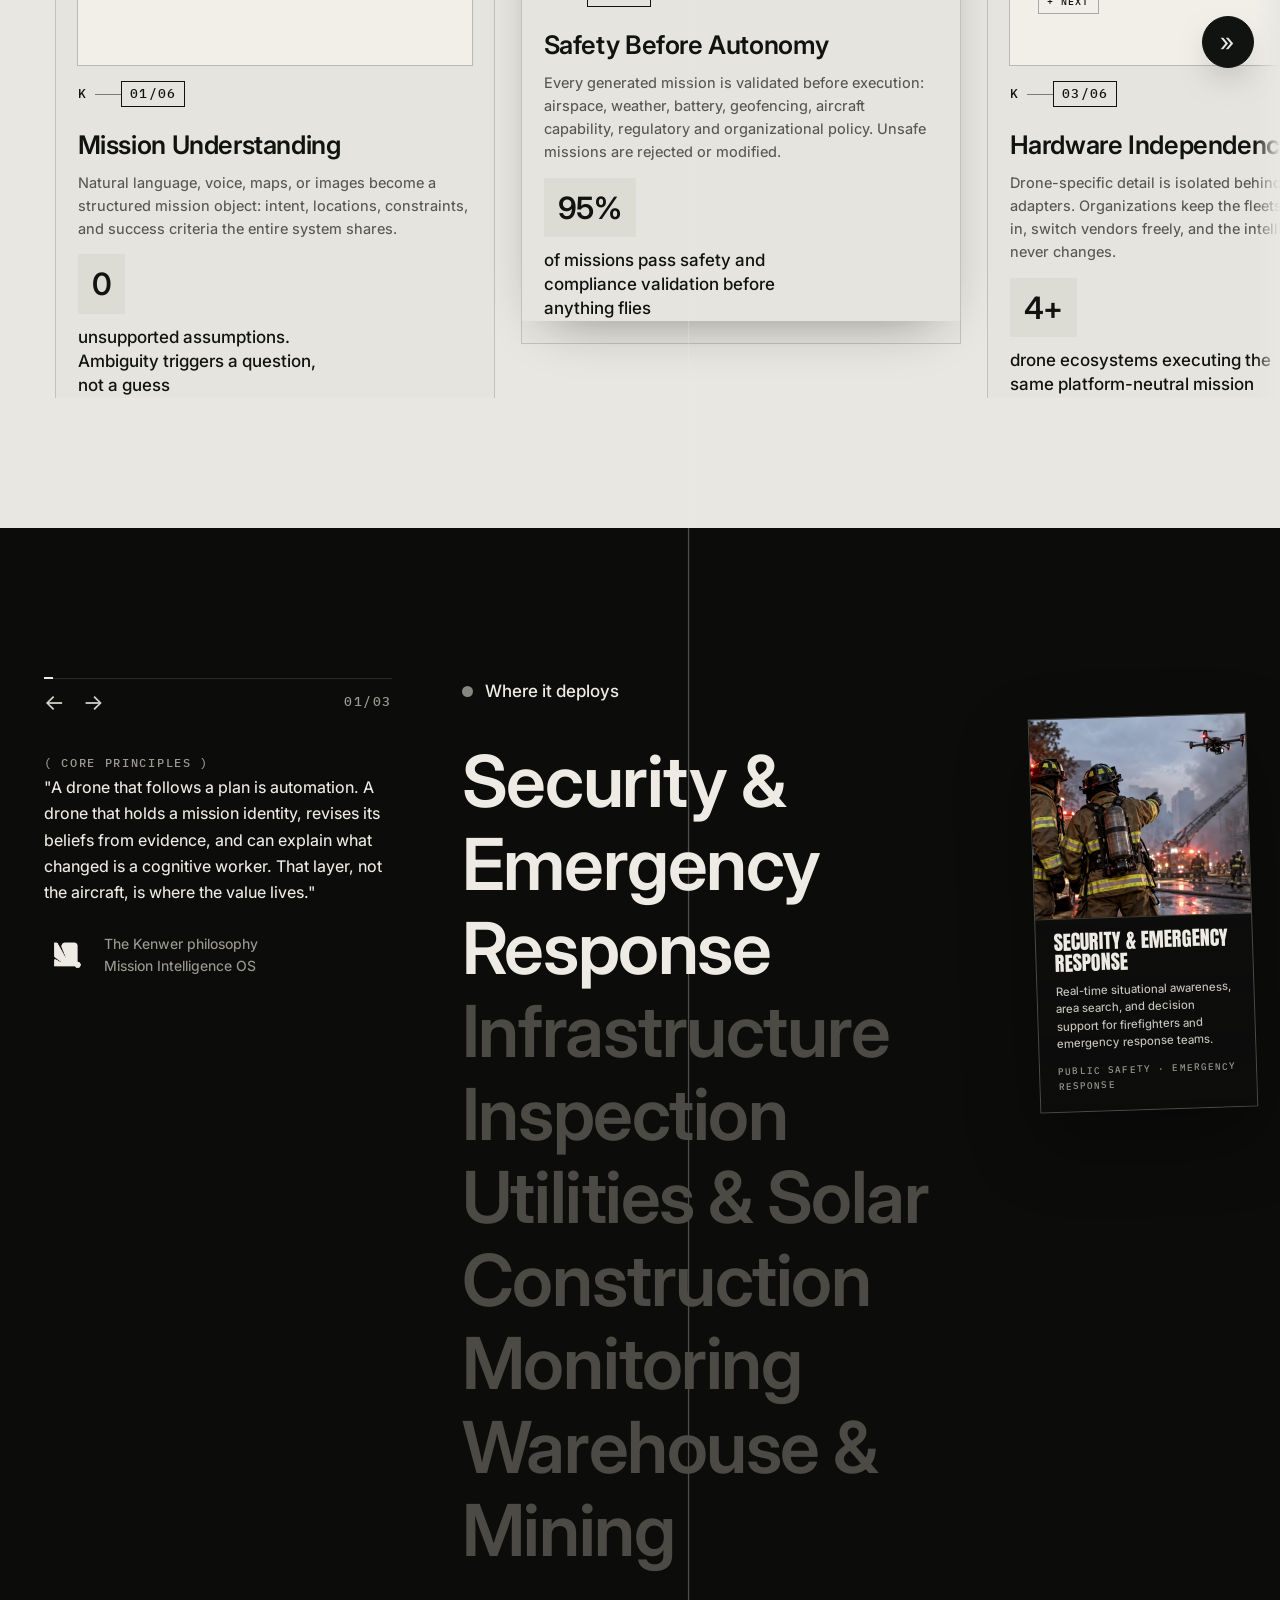
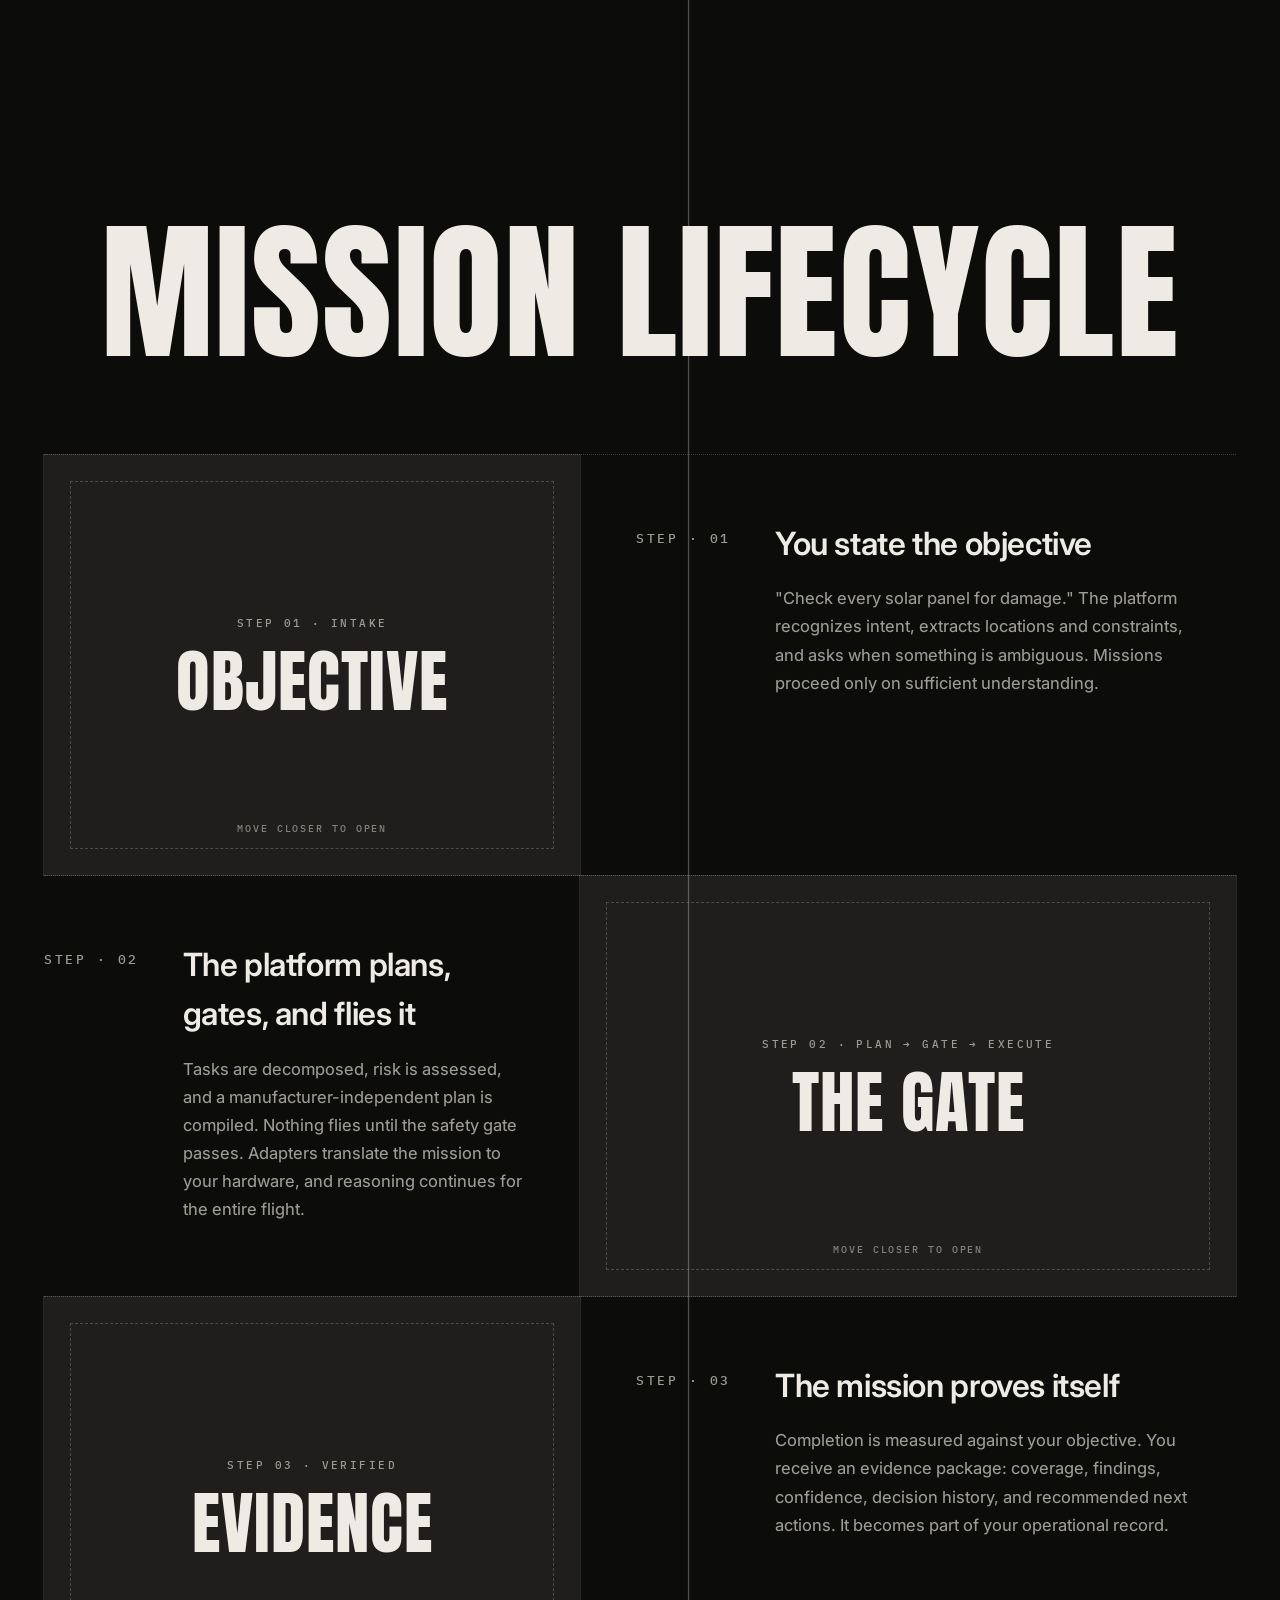
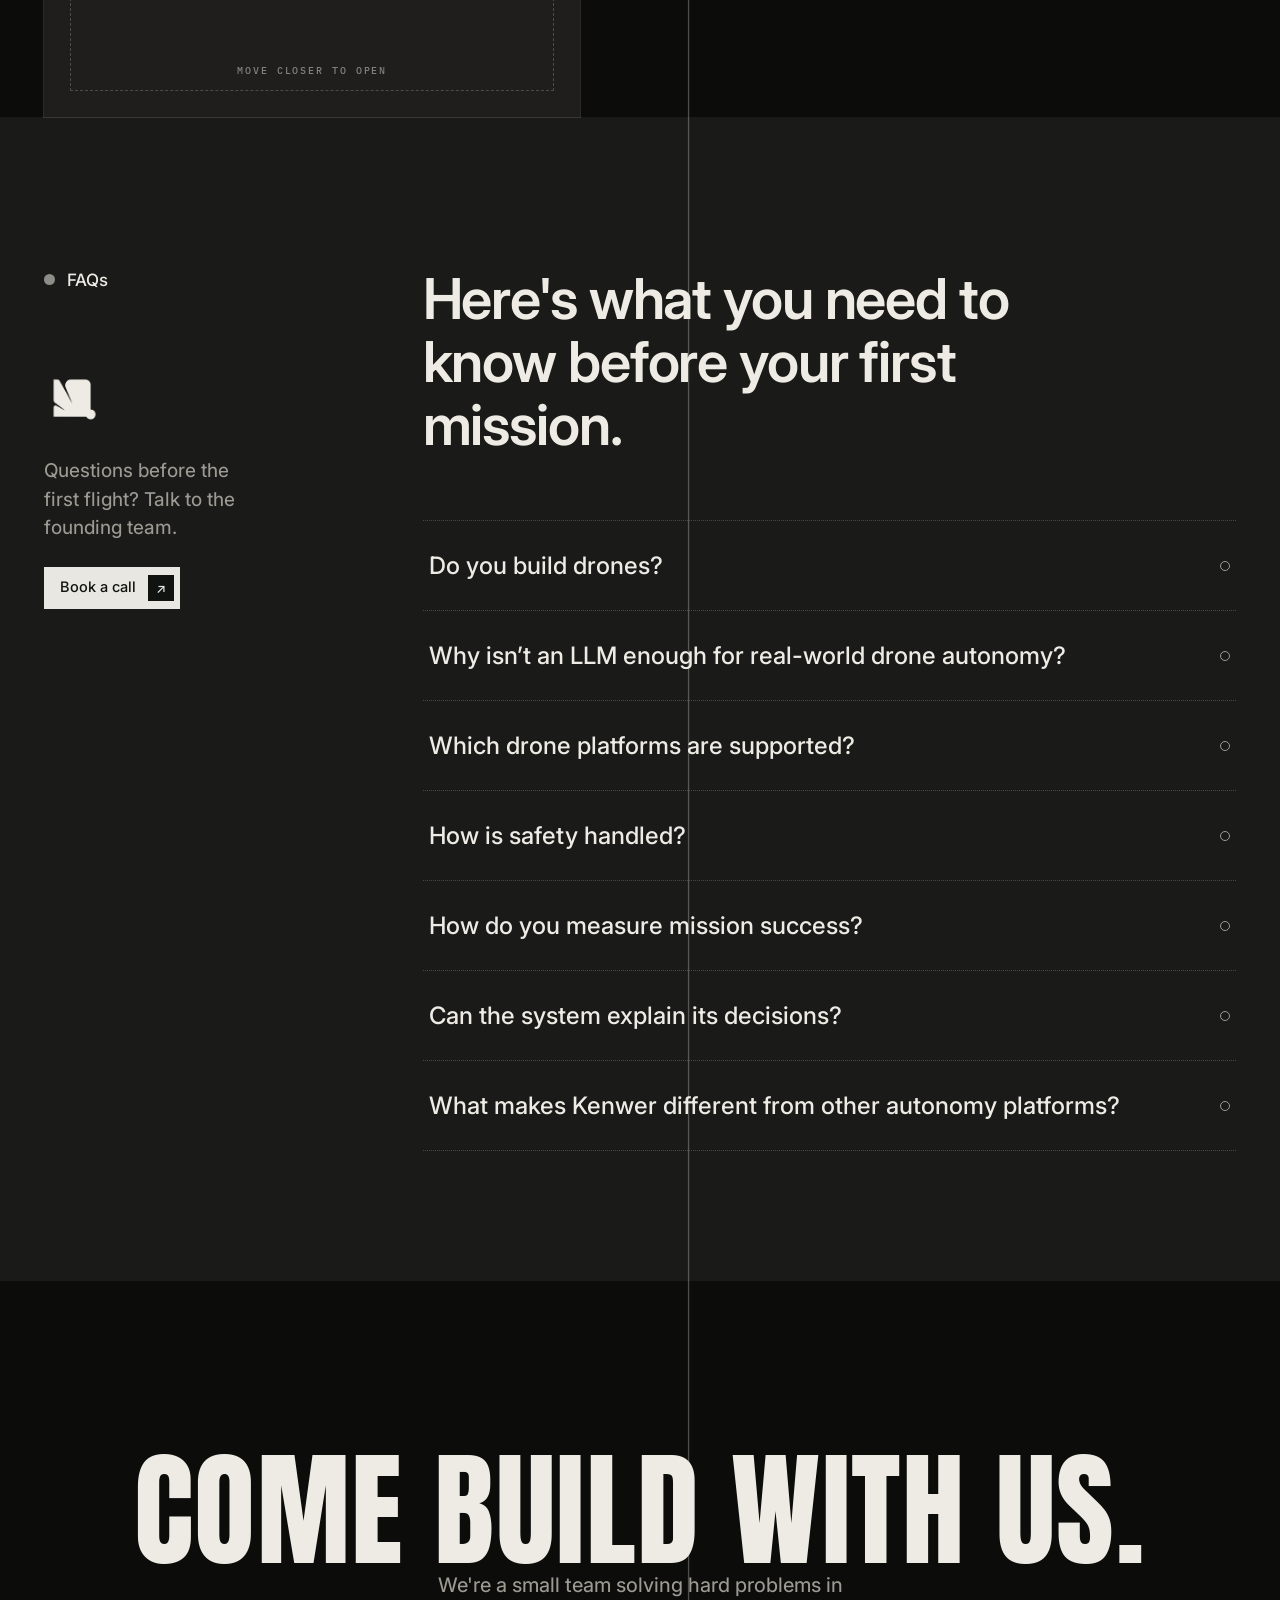
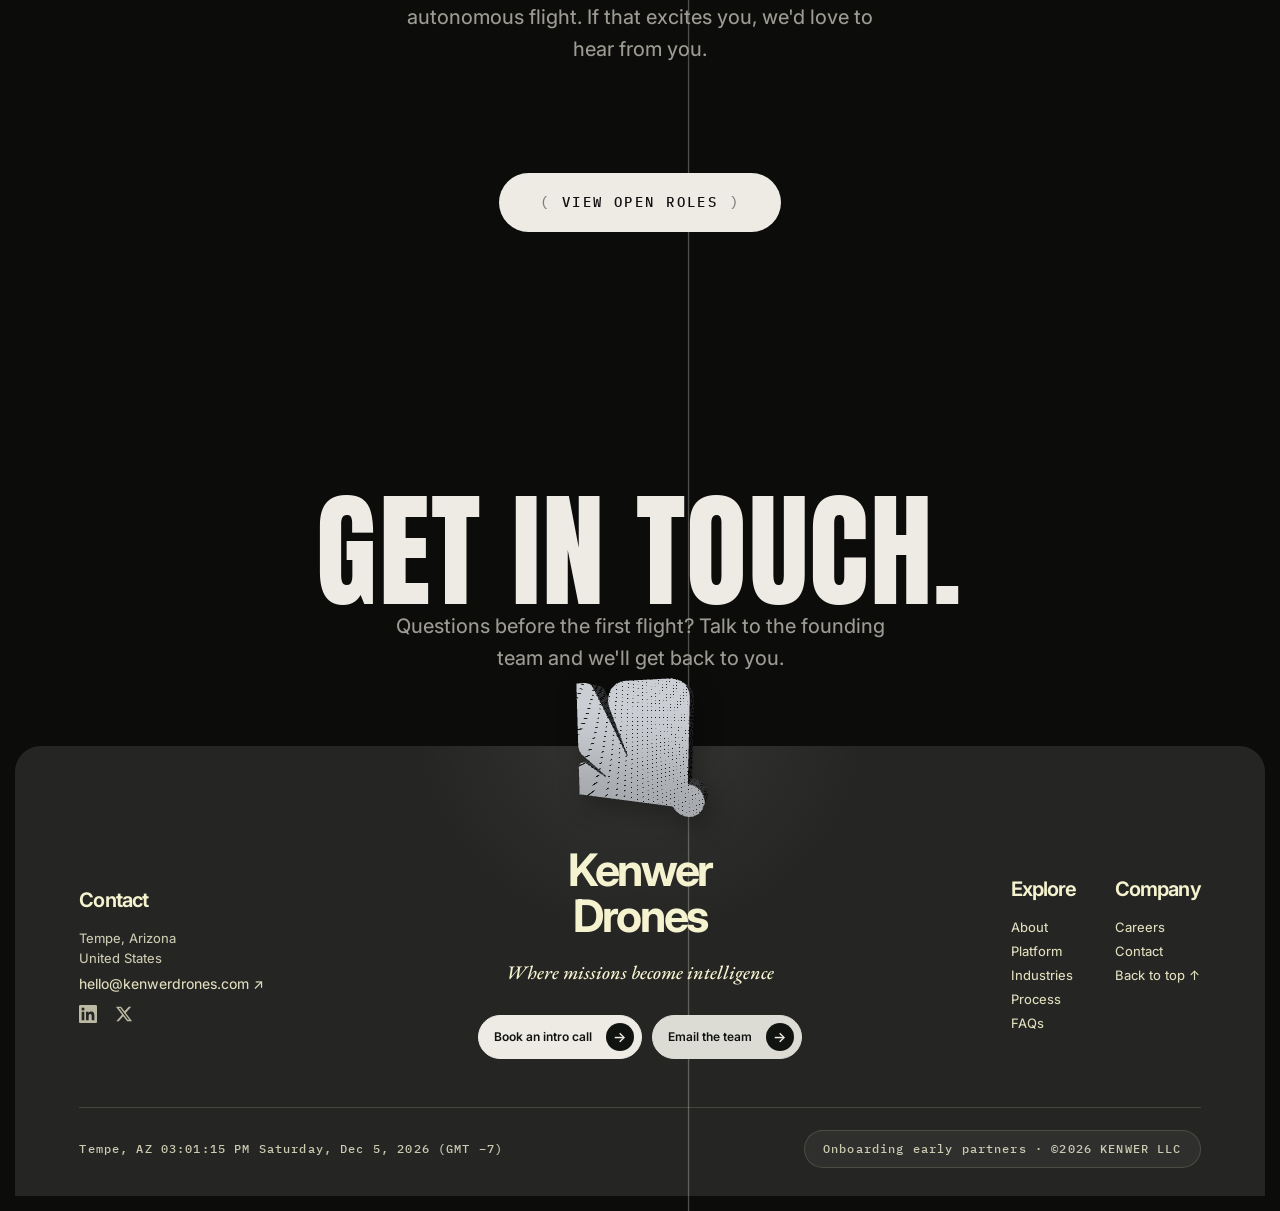
==== commit 2996ed78: "Load Cloudflare Turnstile for applicant spam prevention" ====
--- a/index.html
+++ b/index.html
@@ -1986,6 +1986,7 @@
   <div class="vp"><i id="vpBar"></i></div>
 </aside>
 
+<script src="https://challenges.cloudflare.com/turnstile/v0/api.js?render=explicit" async defer></script>
 <script src="js/vendor/supabase.min.js?v=20260913"></script>
 <script src="js/script.js?v=platform-swipe-1"></script>
 <script src="js/footer-model-v3.js?v=slow-revolution-1"></script>
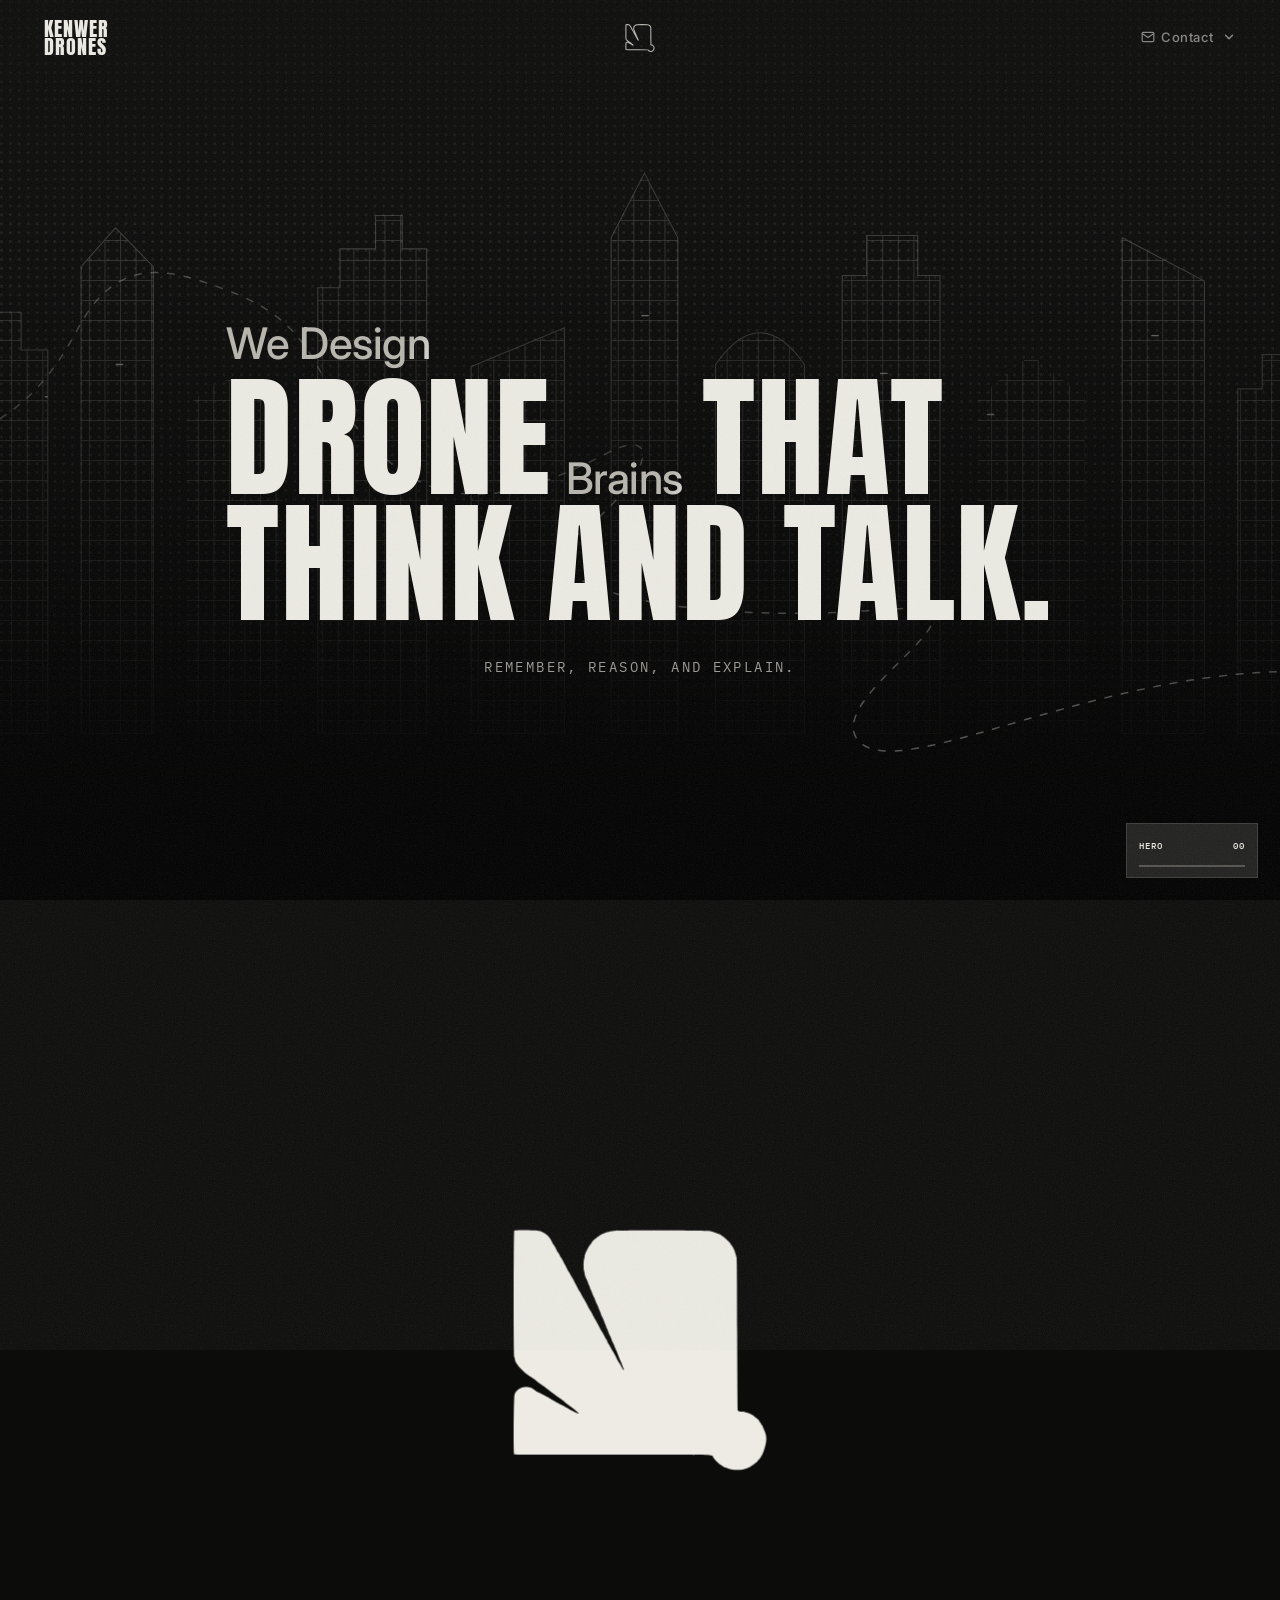
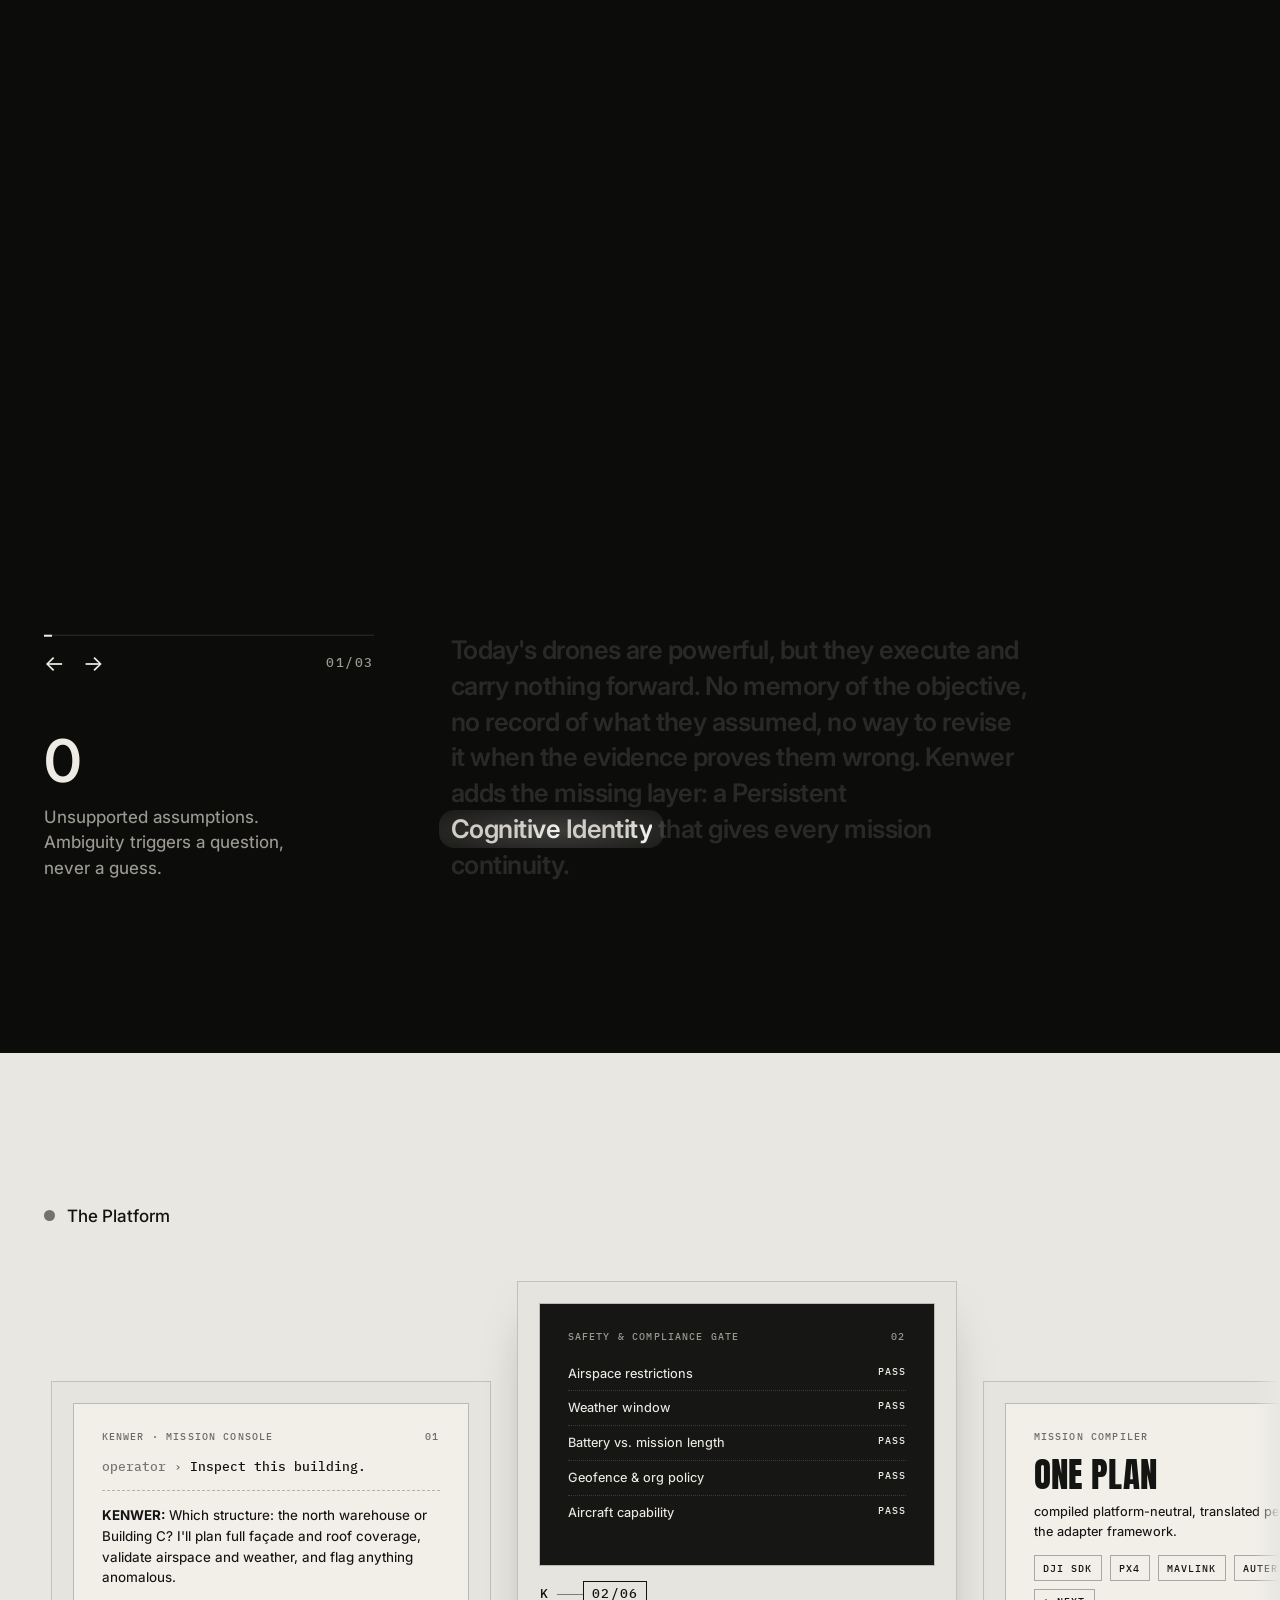
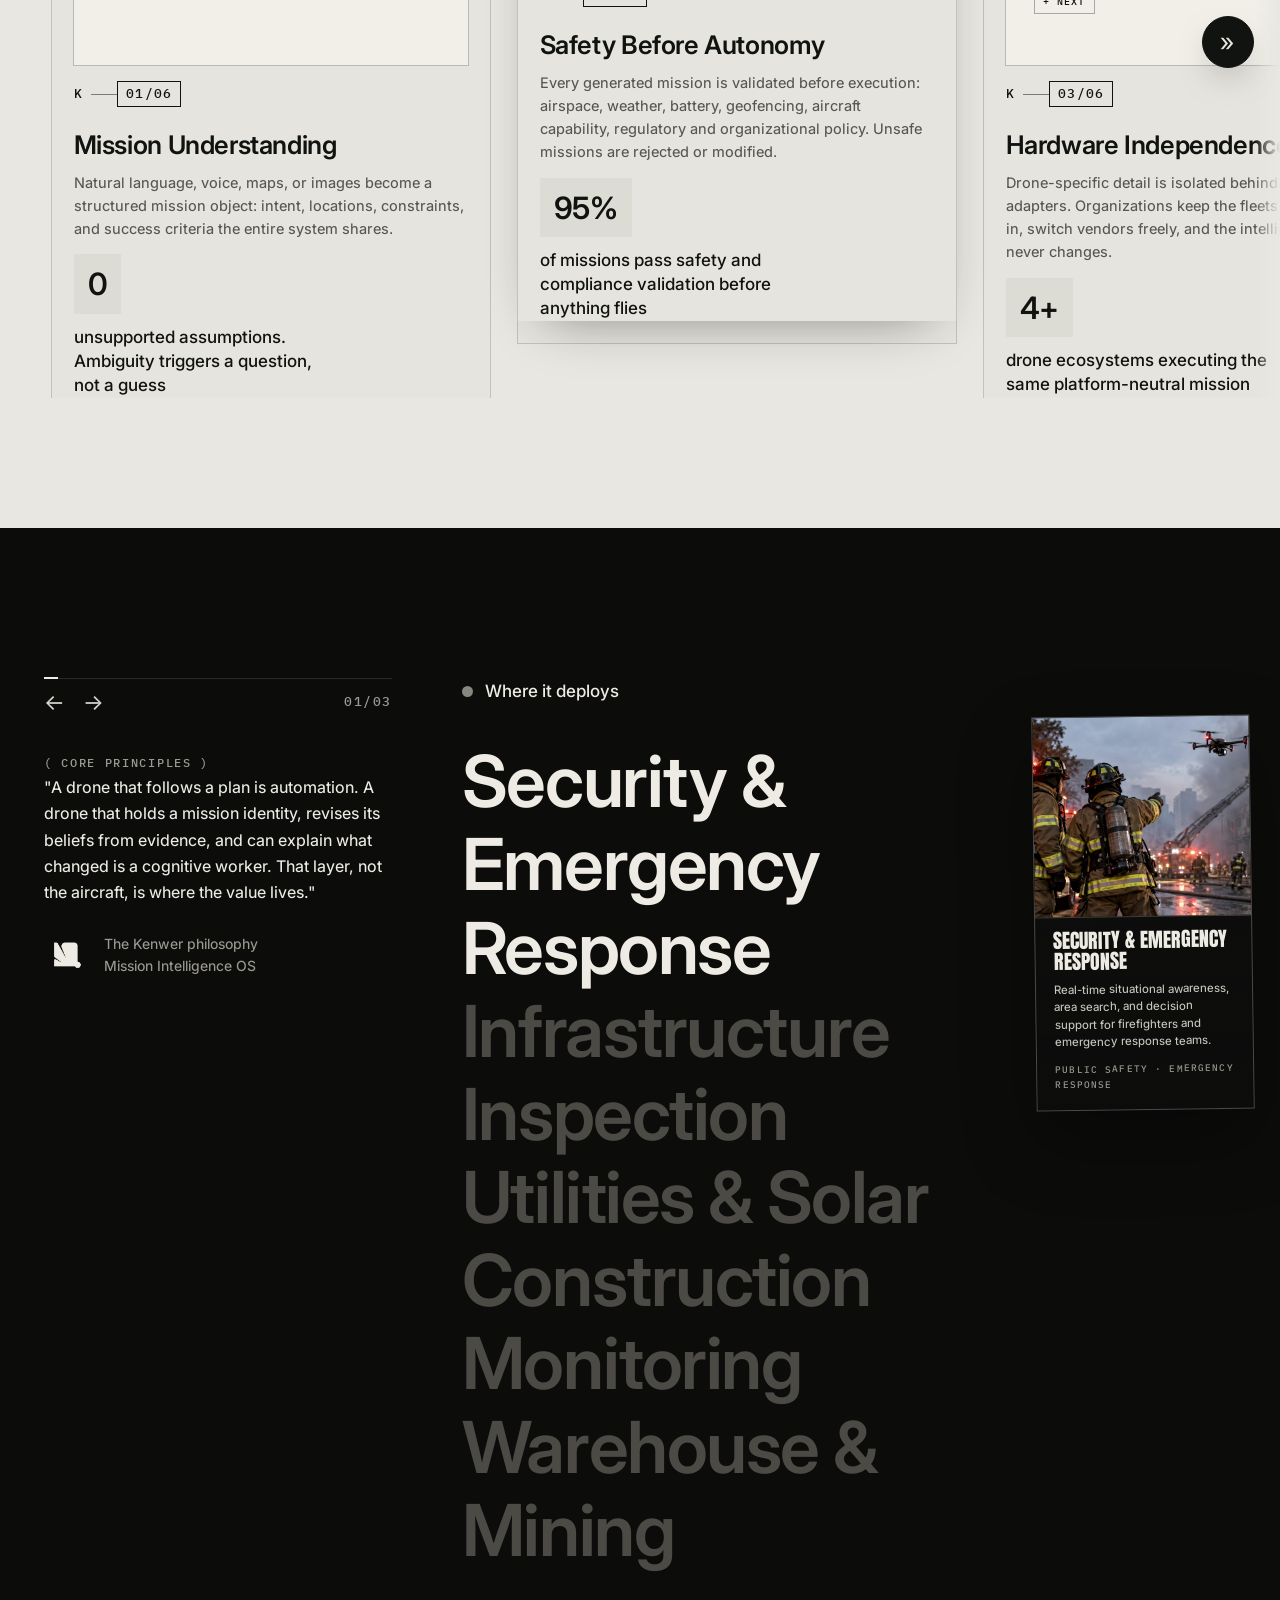
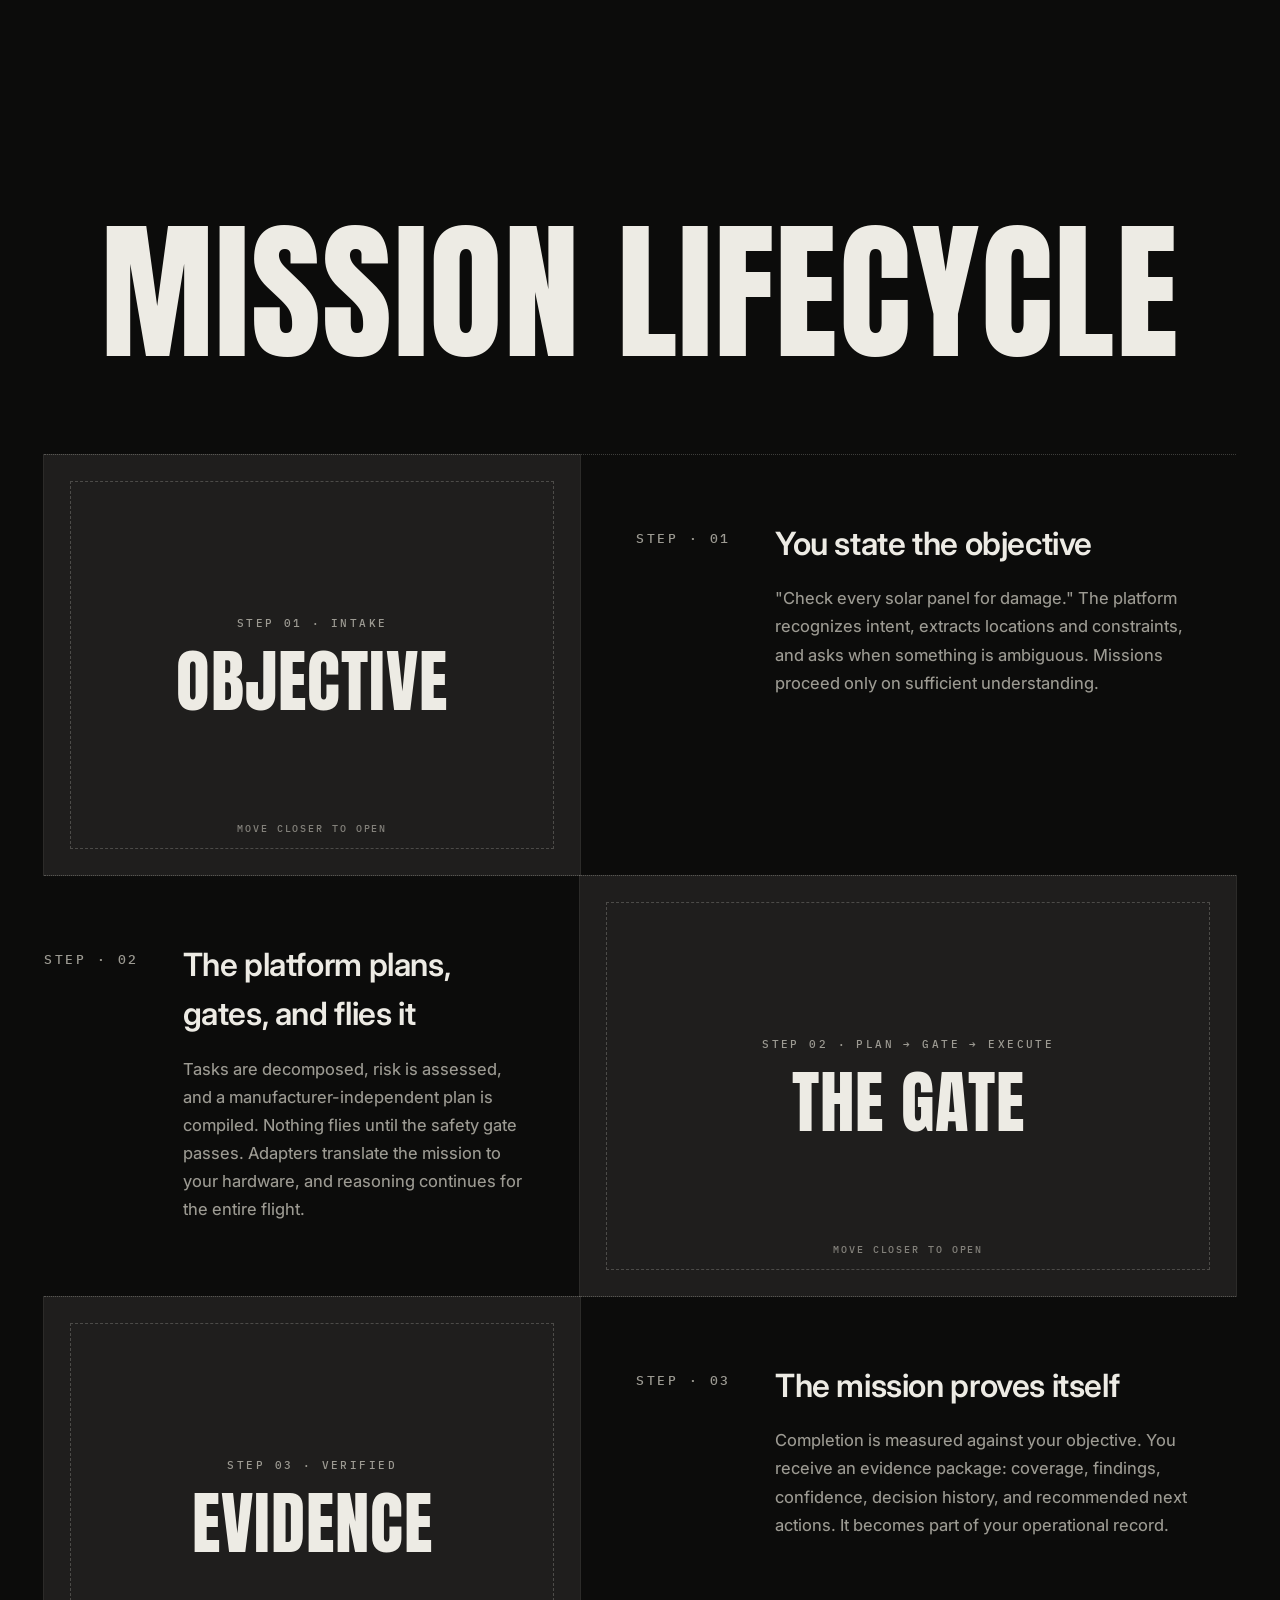
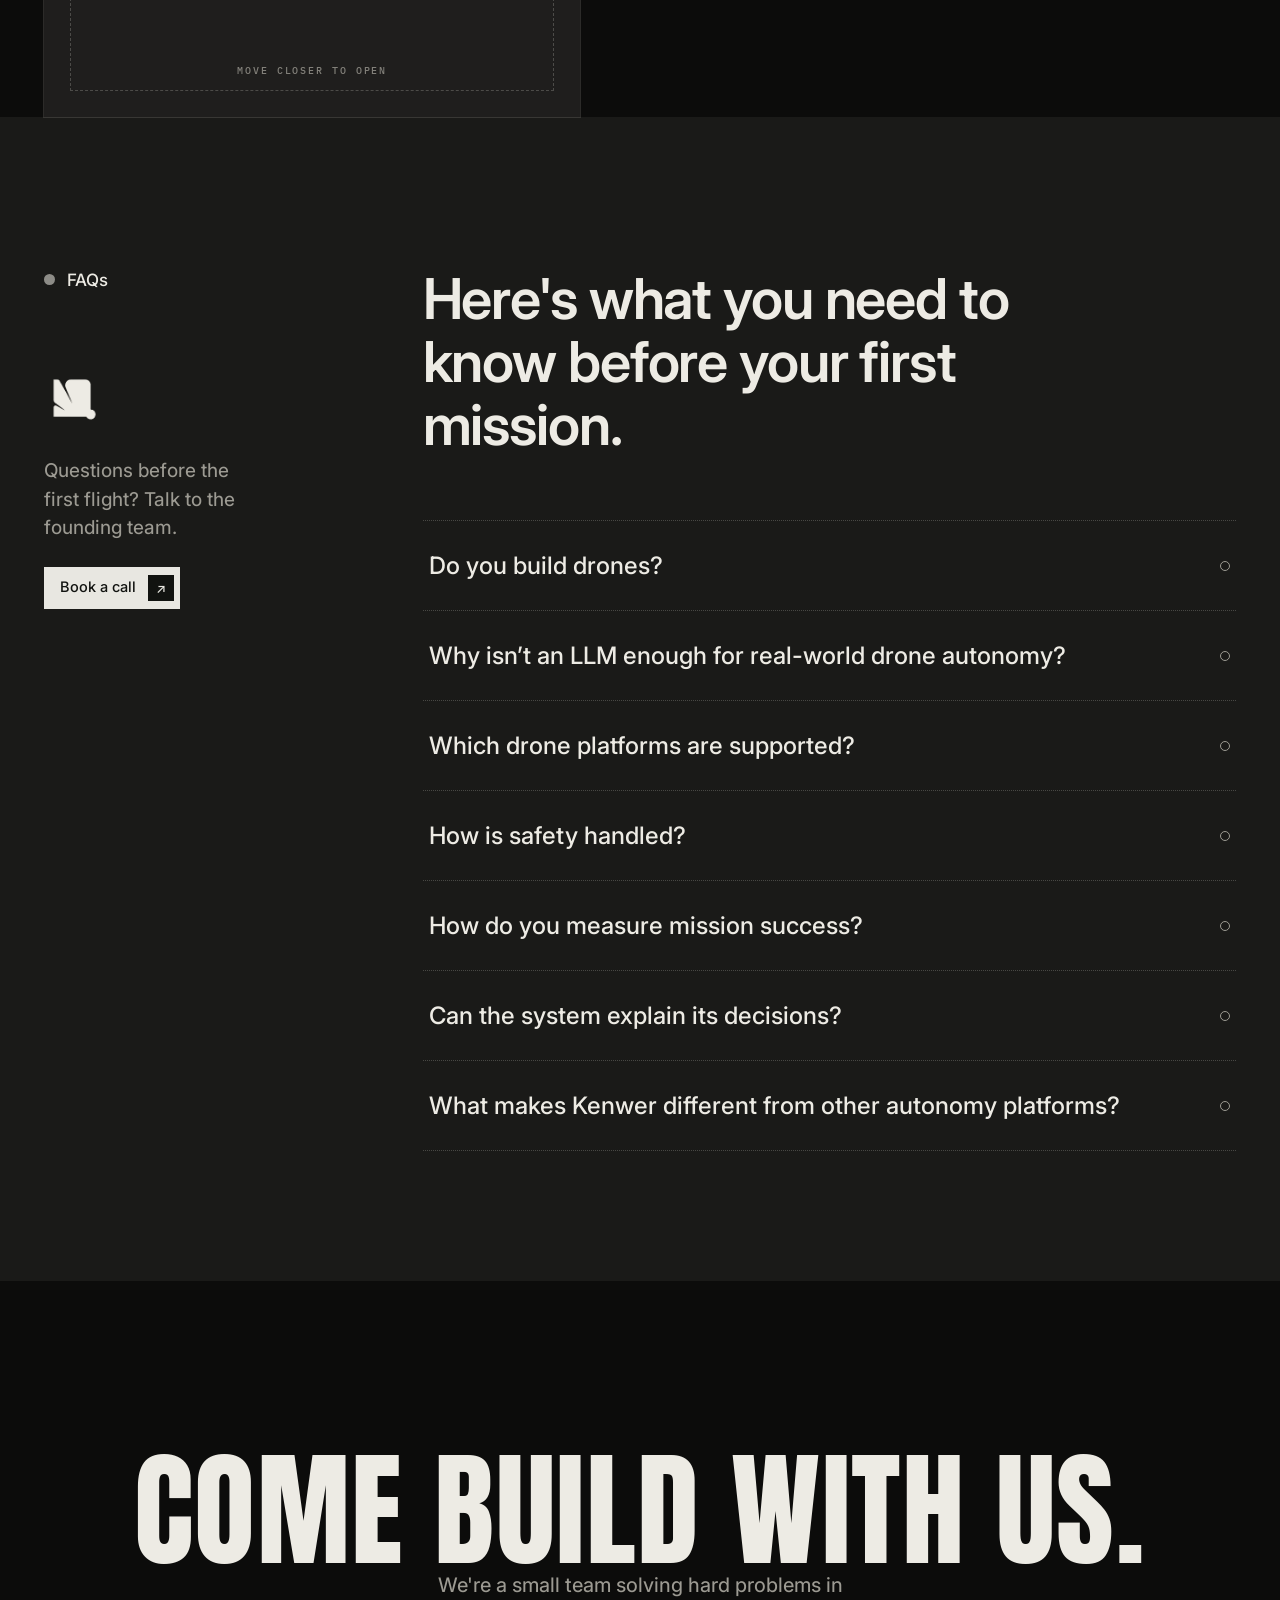
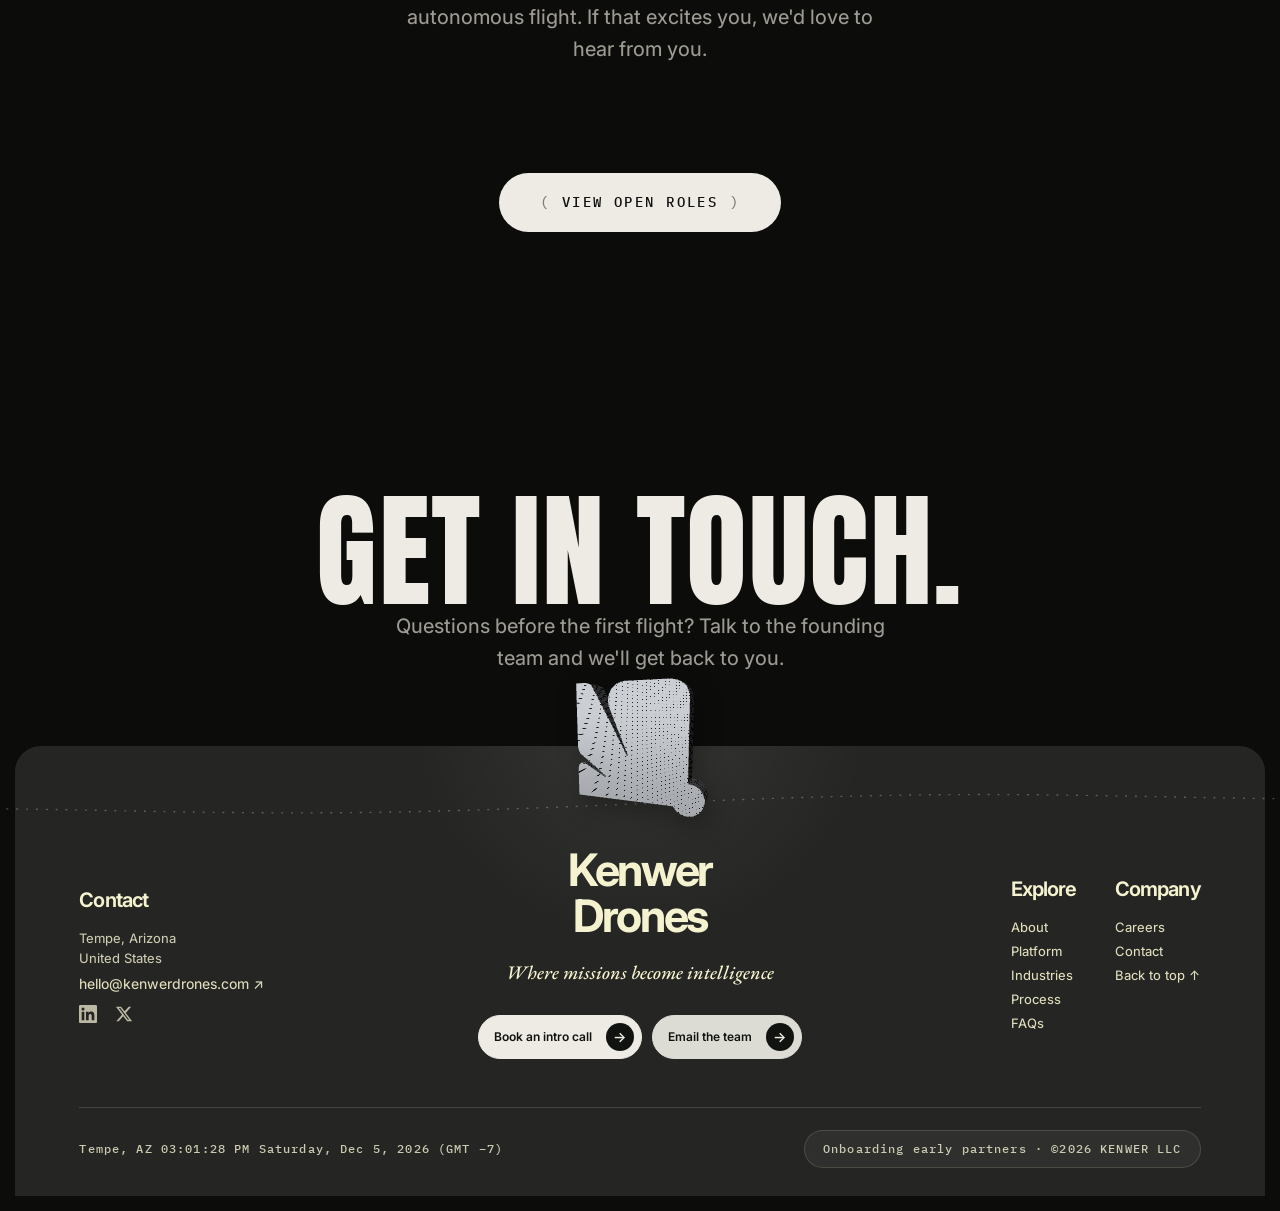
==== commit c7552c87: "Initialize careers challenge after Turnstile has loaded" ====
--- a/index.html
+++ b/index.html
@@ -1986,7 +1986,7 @@
   <div class="vp"><i id="vpBar"></i></div>
 </aside>
 
-<script src="https://challenges.cloudflare.com/turnstile/v0/api.js?render=explicit" async defer></script>
+<script src="https://challenges.cloudflare.com/turnstile/v0/api.js?render=explicit" async defer onload="window.initCareersTurnstile && window.initCareersTurnstile()"></script>
 <script src="js/vendor/supabase.min.js?v=20260913"></script>
 <script src="js/script.js?v=platform-swipe-1"></script>
 <script src="js/footer-model-v3.js?v=slow-revolution-1"></script>
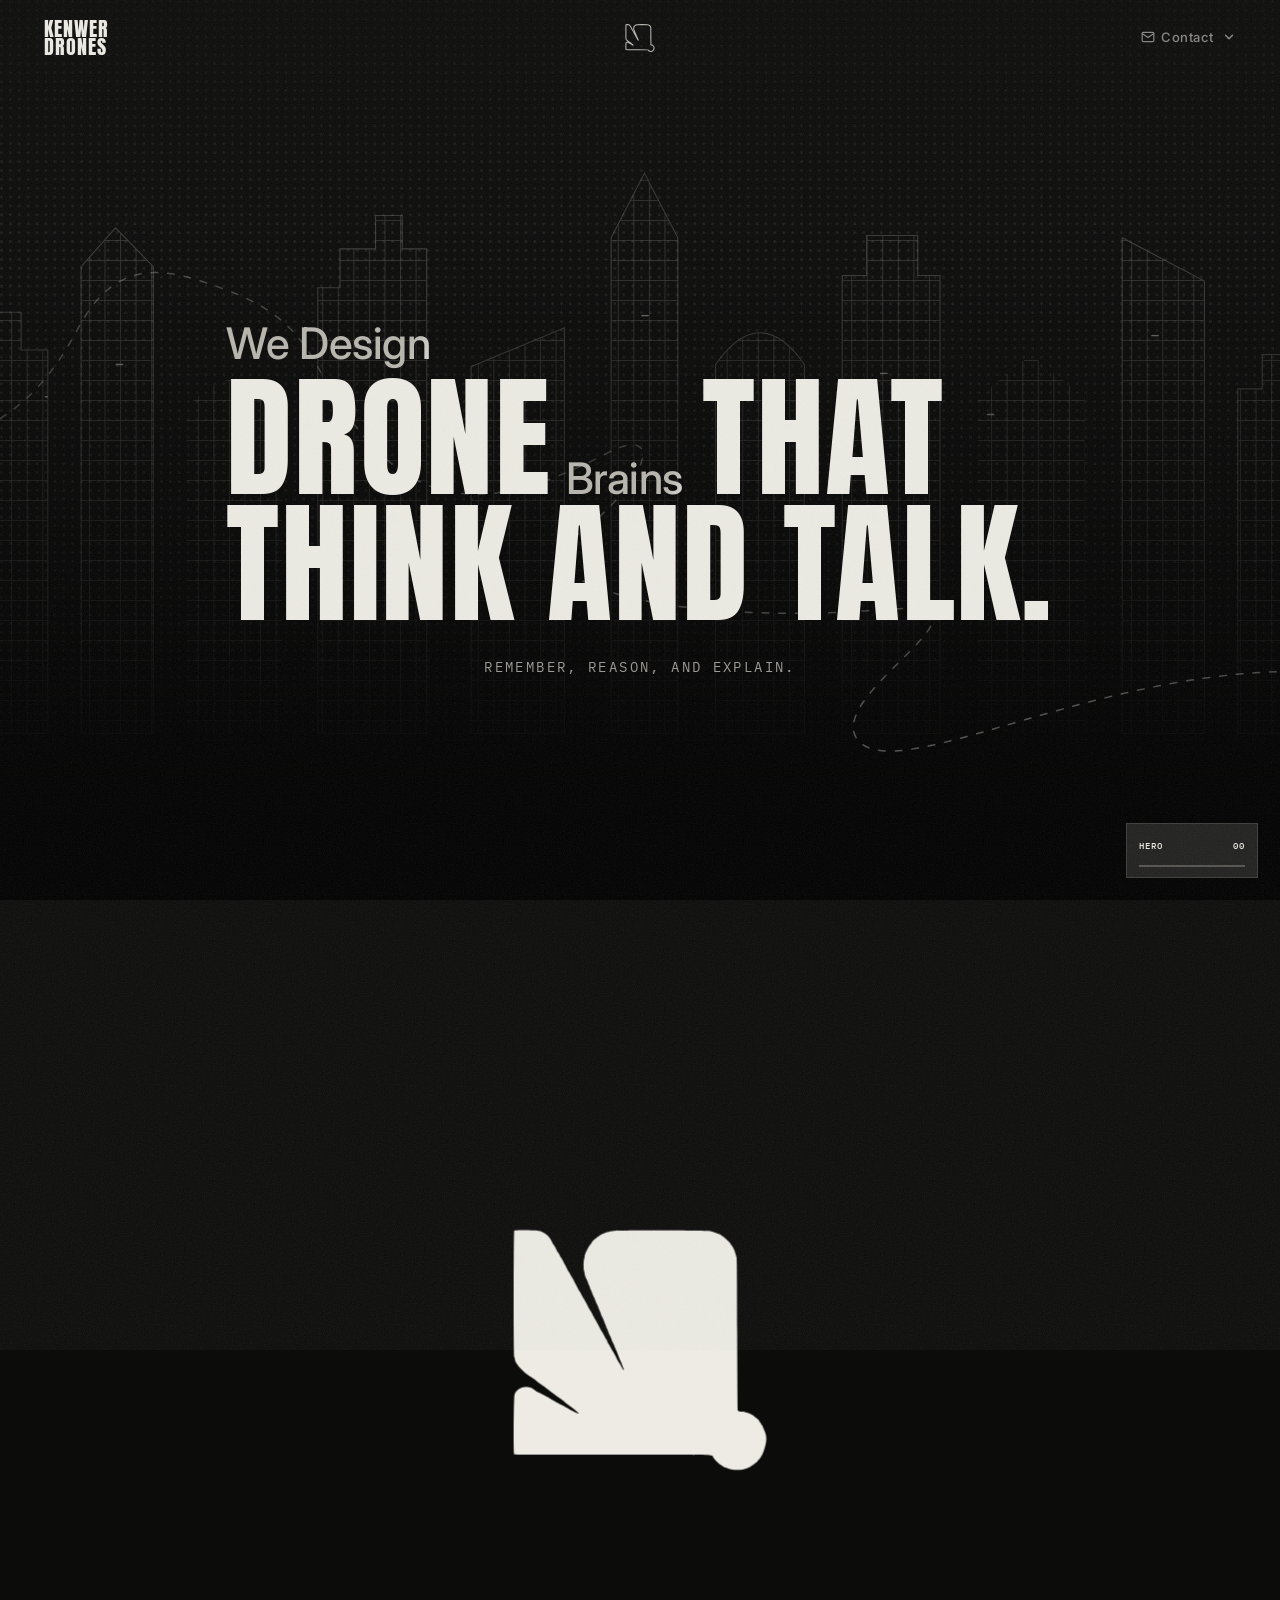
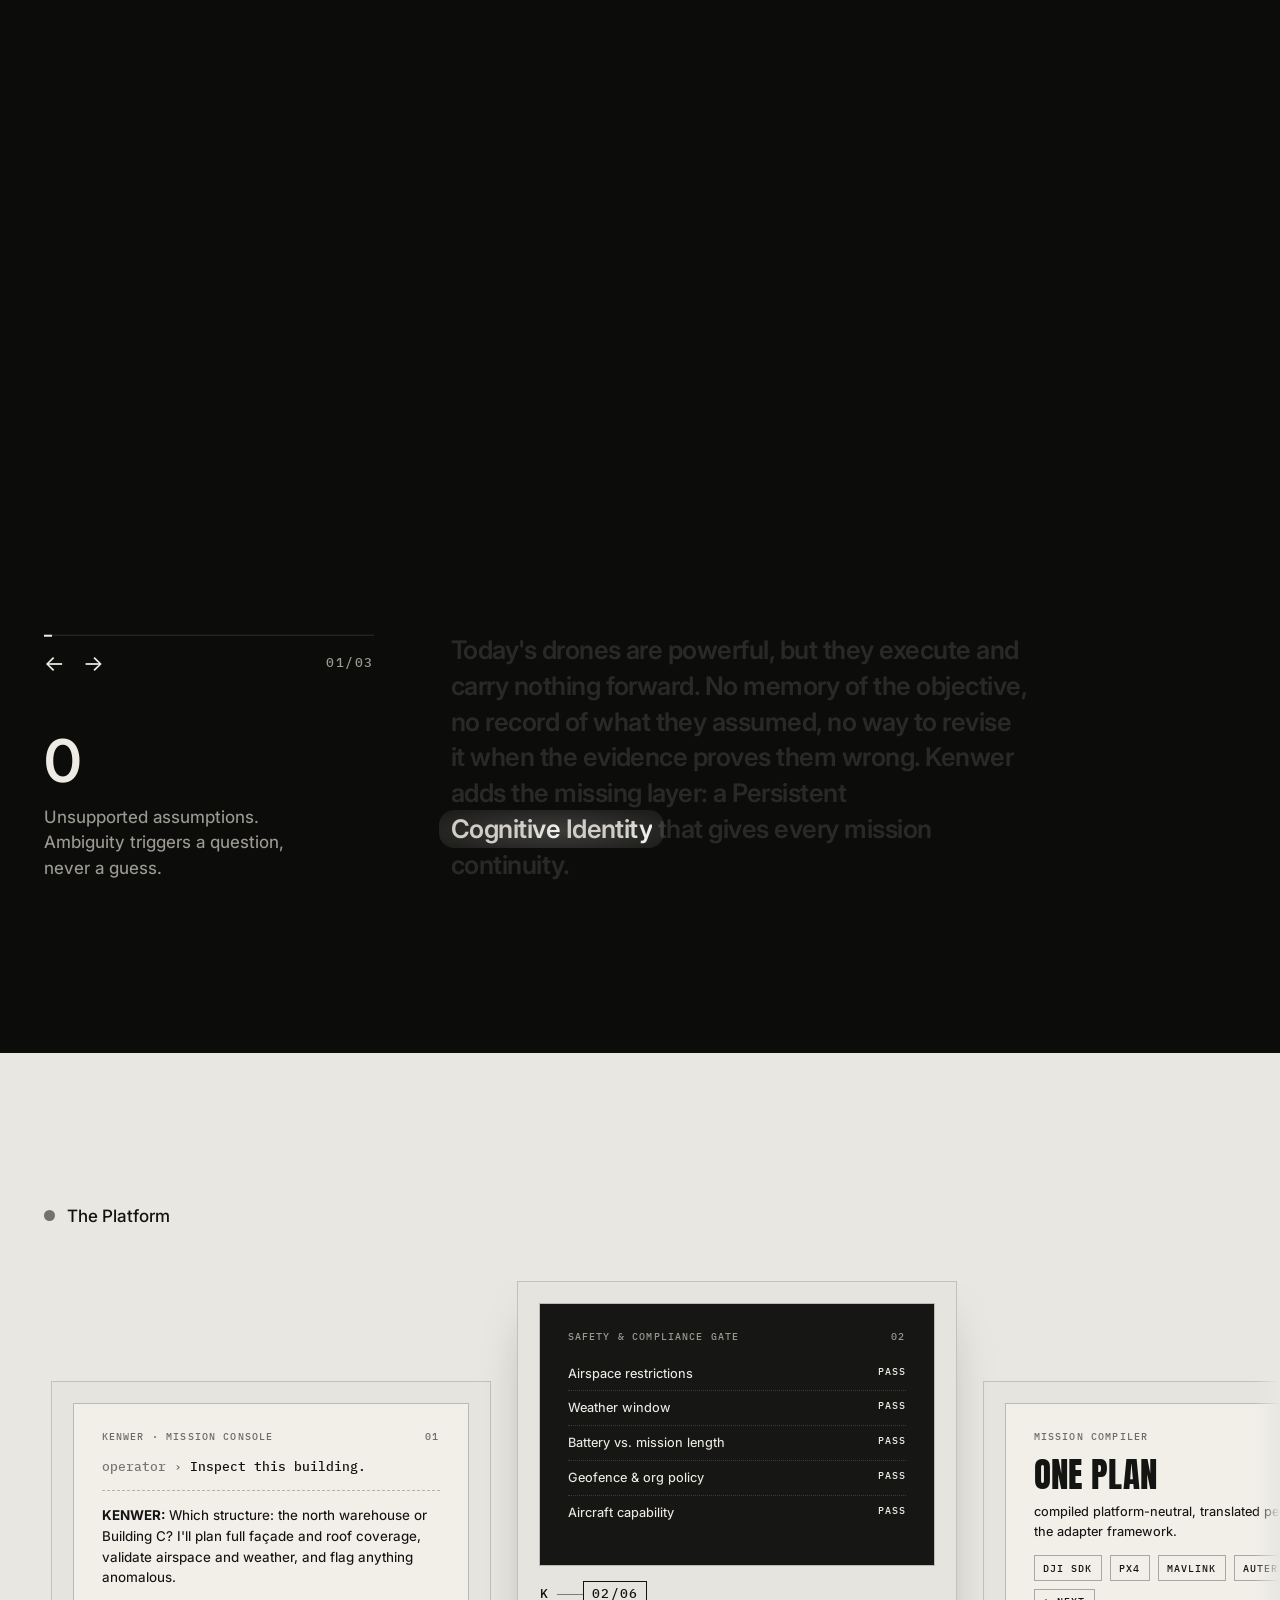
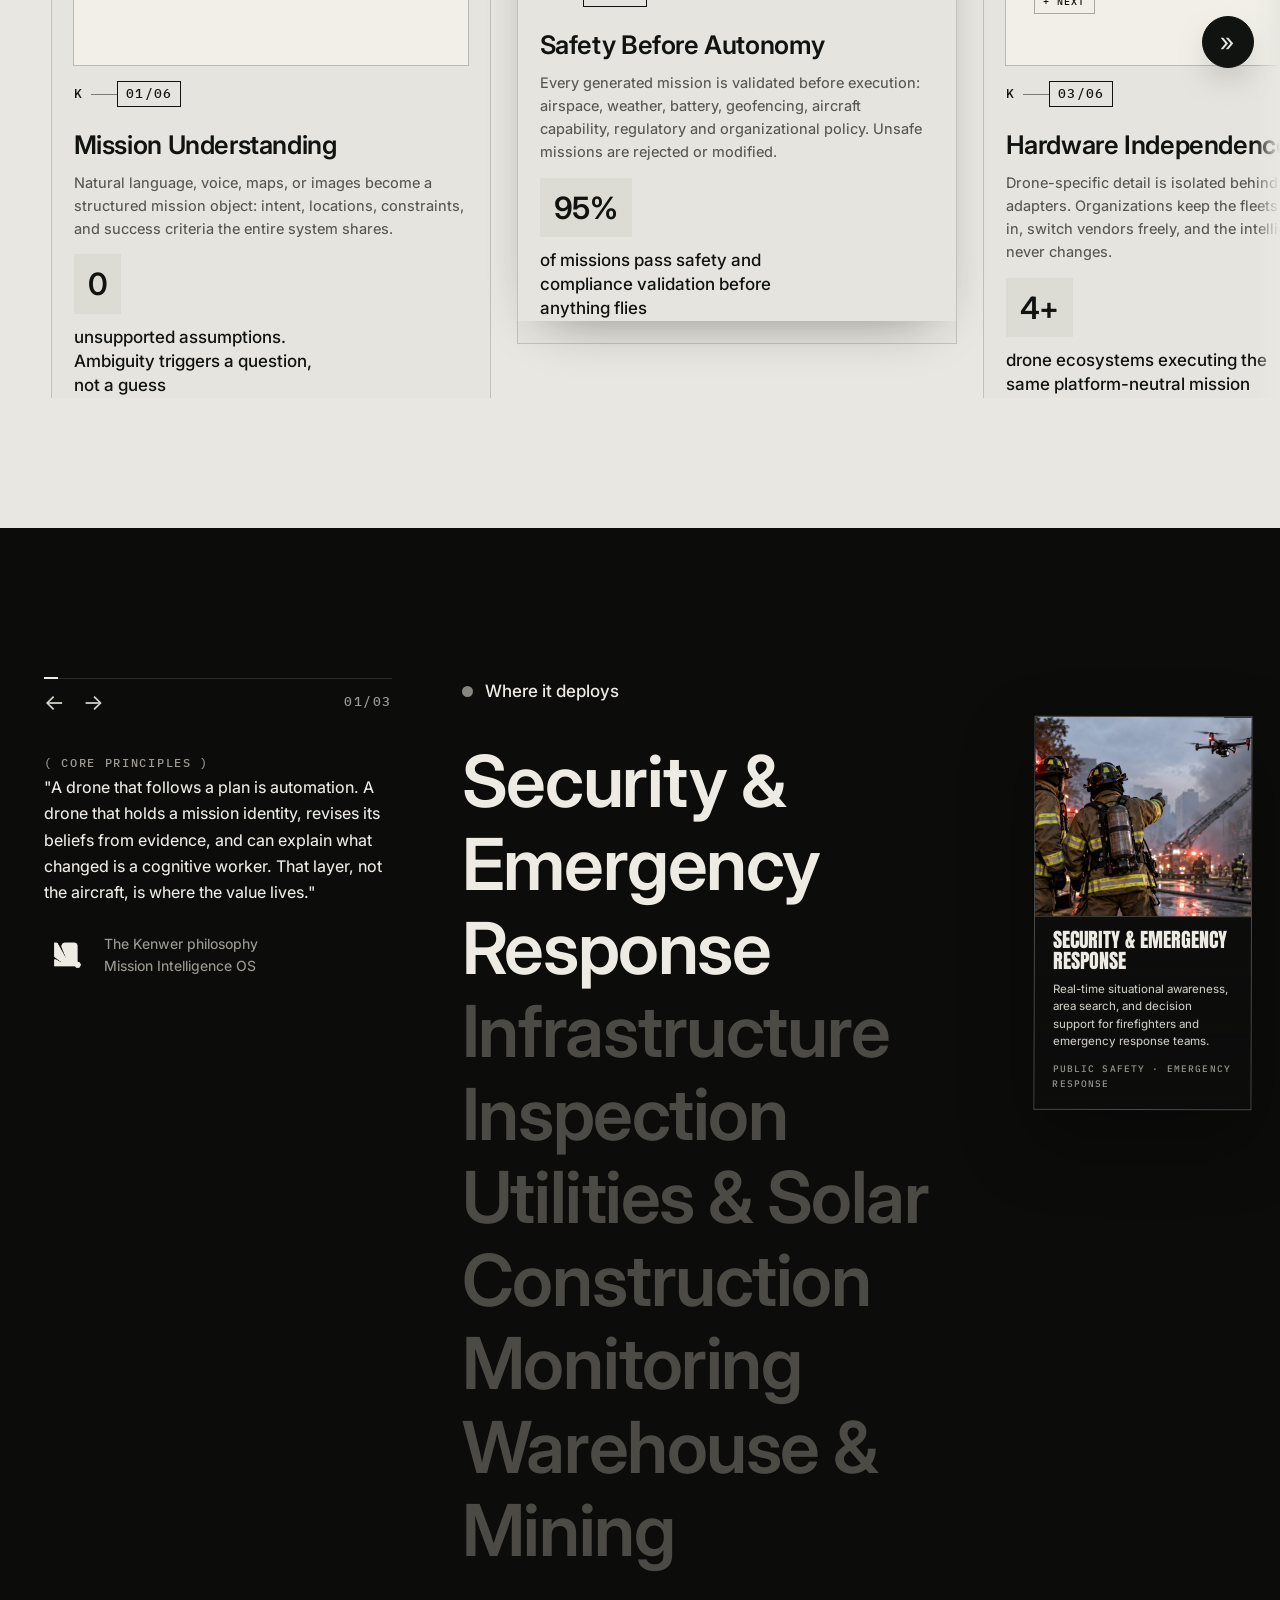
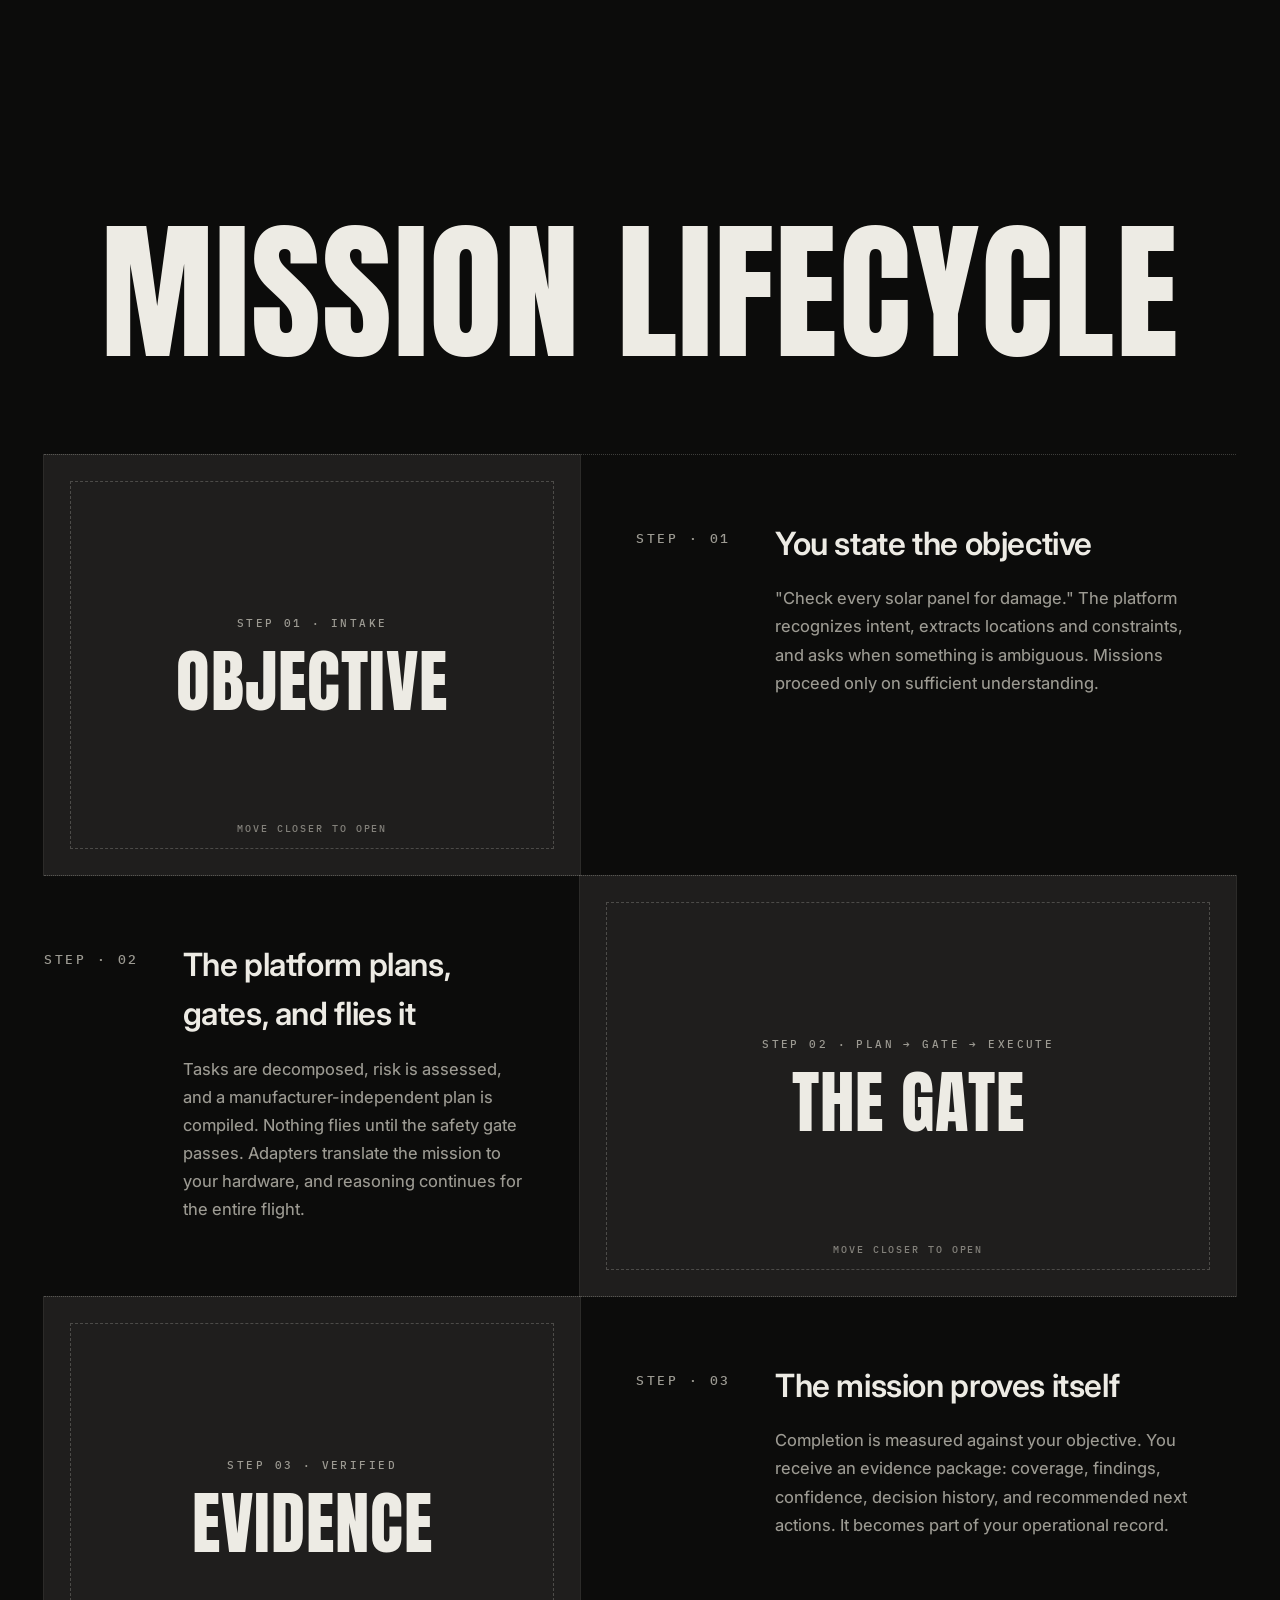
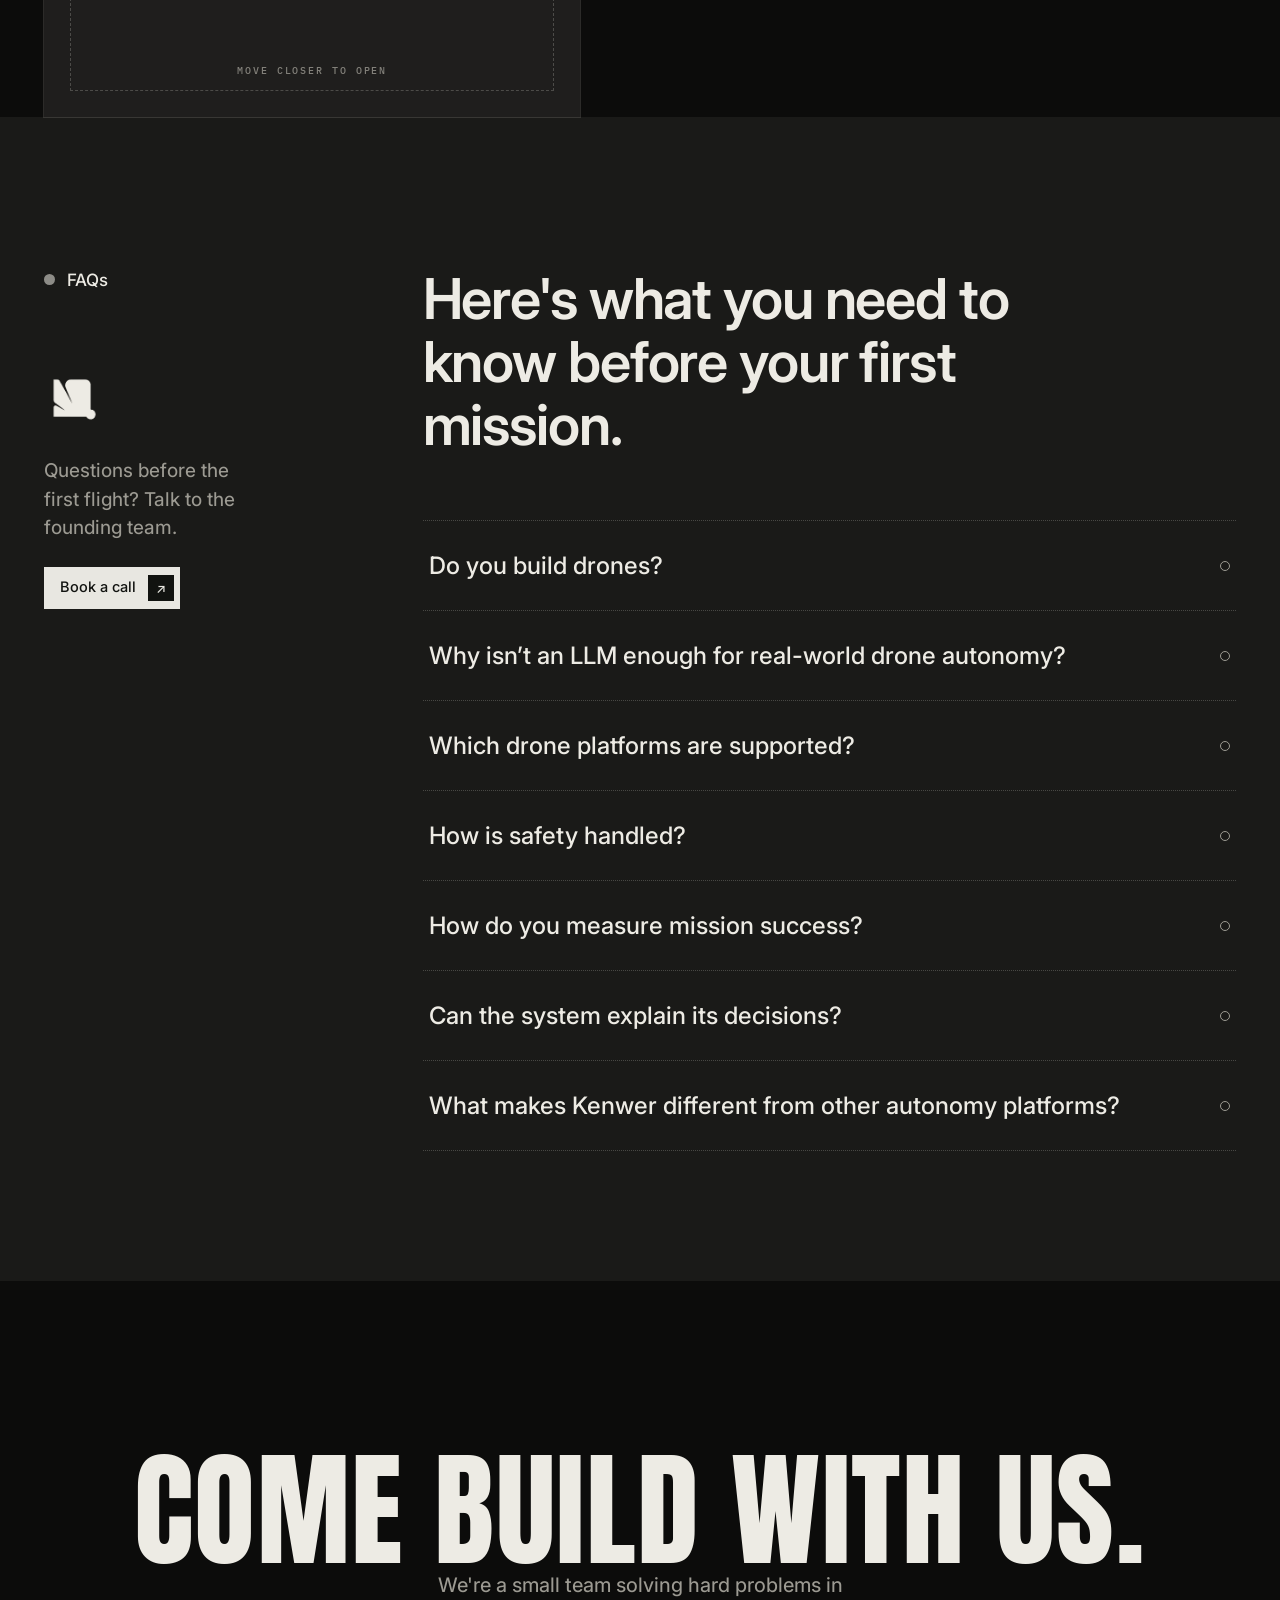
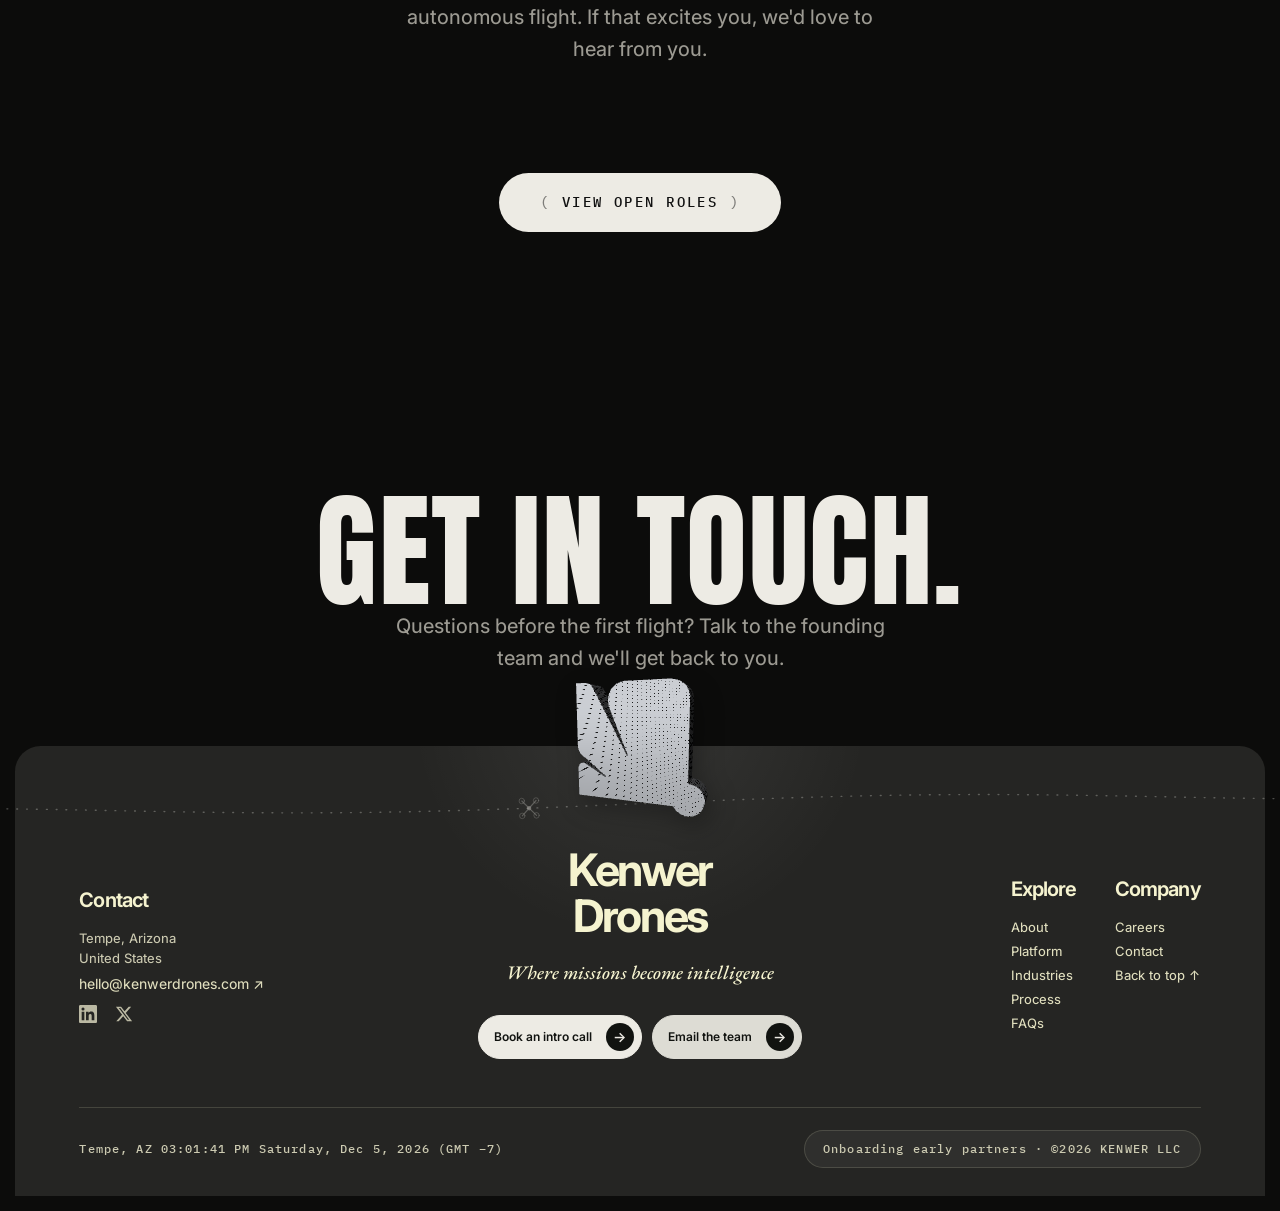
==== commit e7b37493: "Remove unused Turnstile and Supabase browser client scripts" ====
--- a/index.html
+++ b/index.html
@@ -1986,8 +1986,6 @@
   <div class="vp"><i id="vpBar"></i></div>
 </aside>
 
-<script src="https://challenges.cloudflare.com/turnstile/v0/api.js?render=explicit" async defer onload="window.initCareersTurnstile && window.initCareersTurnstile()"></script>
-<script src="js/vendor/supabase.min.js?v=20260913"></script>
 <script src="js/script.js?v=platform-swipe-1"></script>
 <script src="js/footer-model-v3.js?v=slow-revolution-1"></script>
 </body>
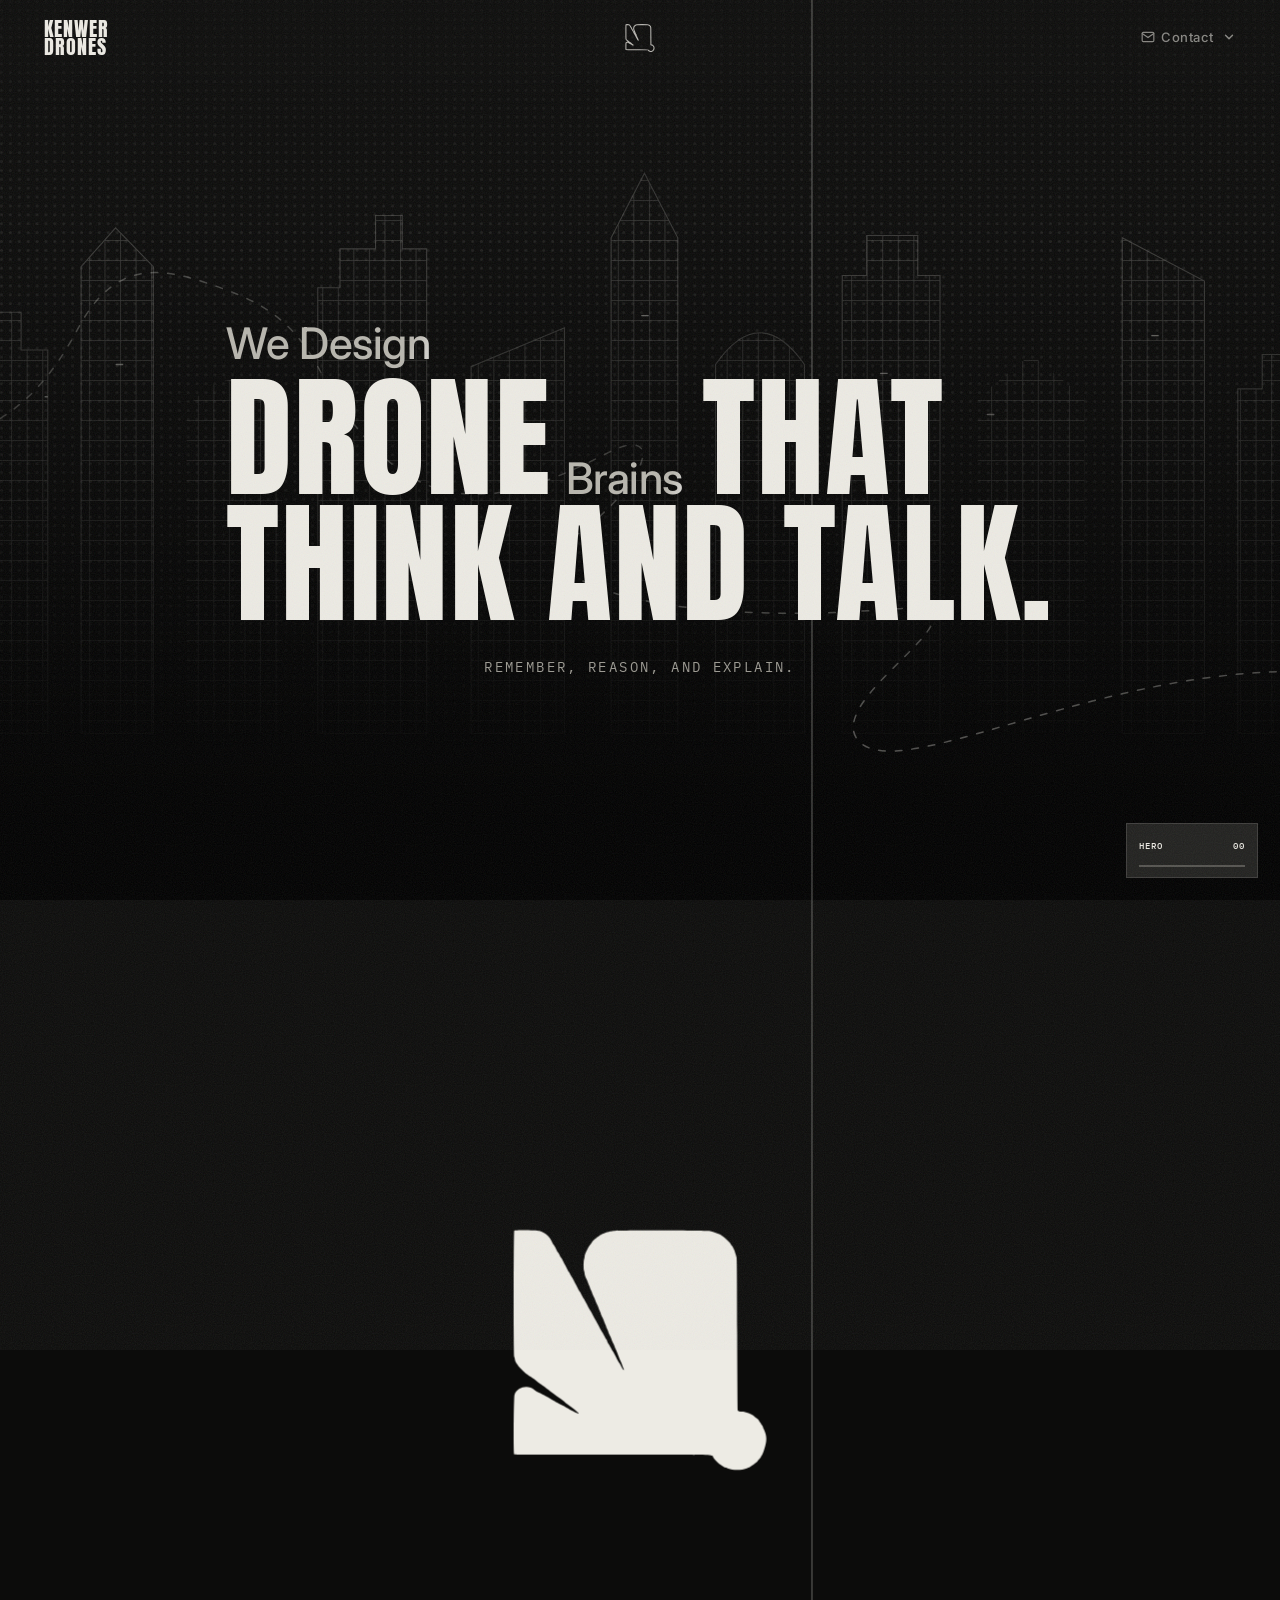
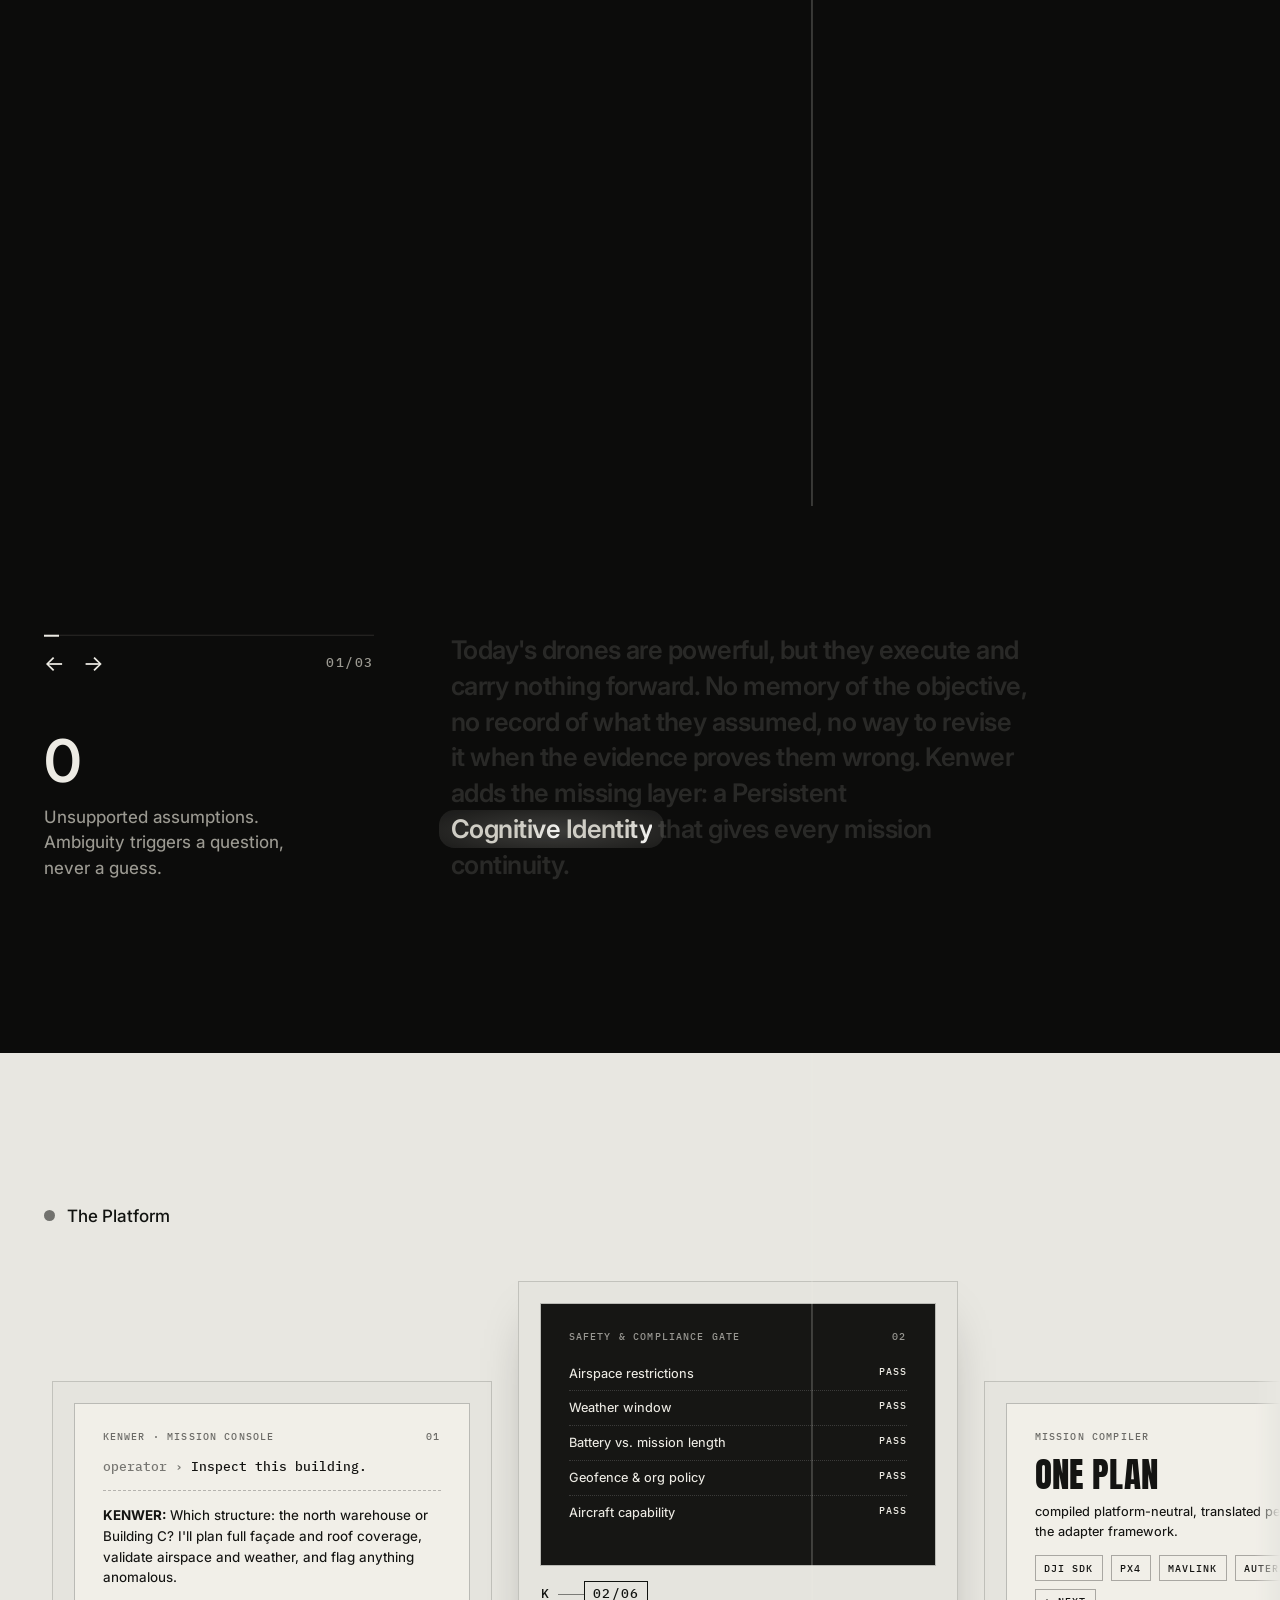
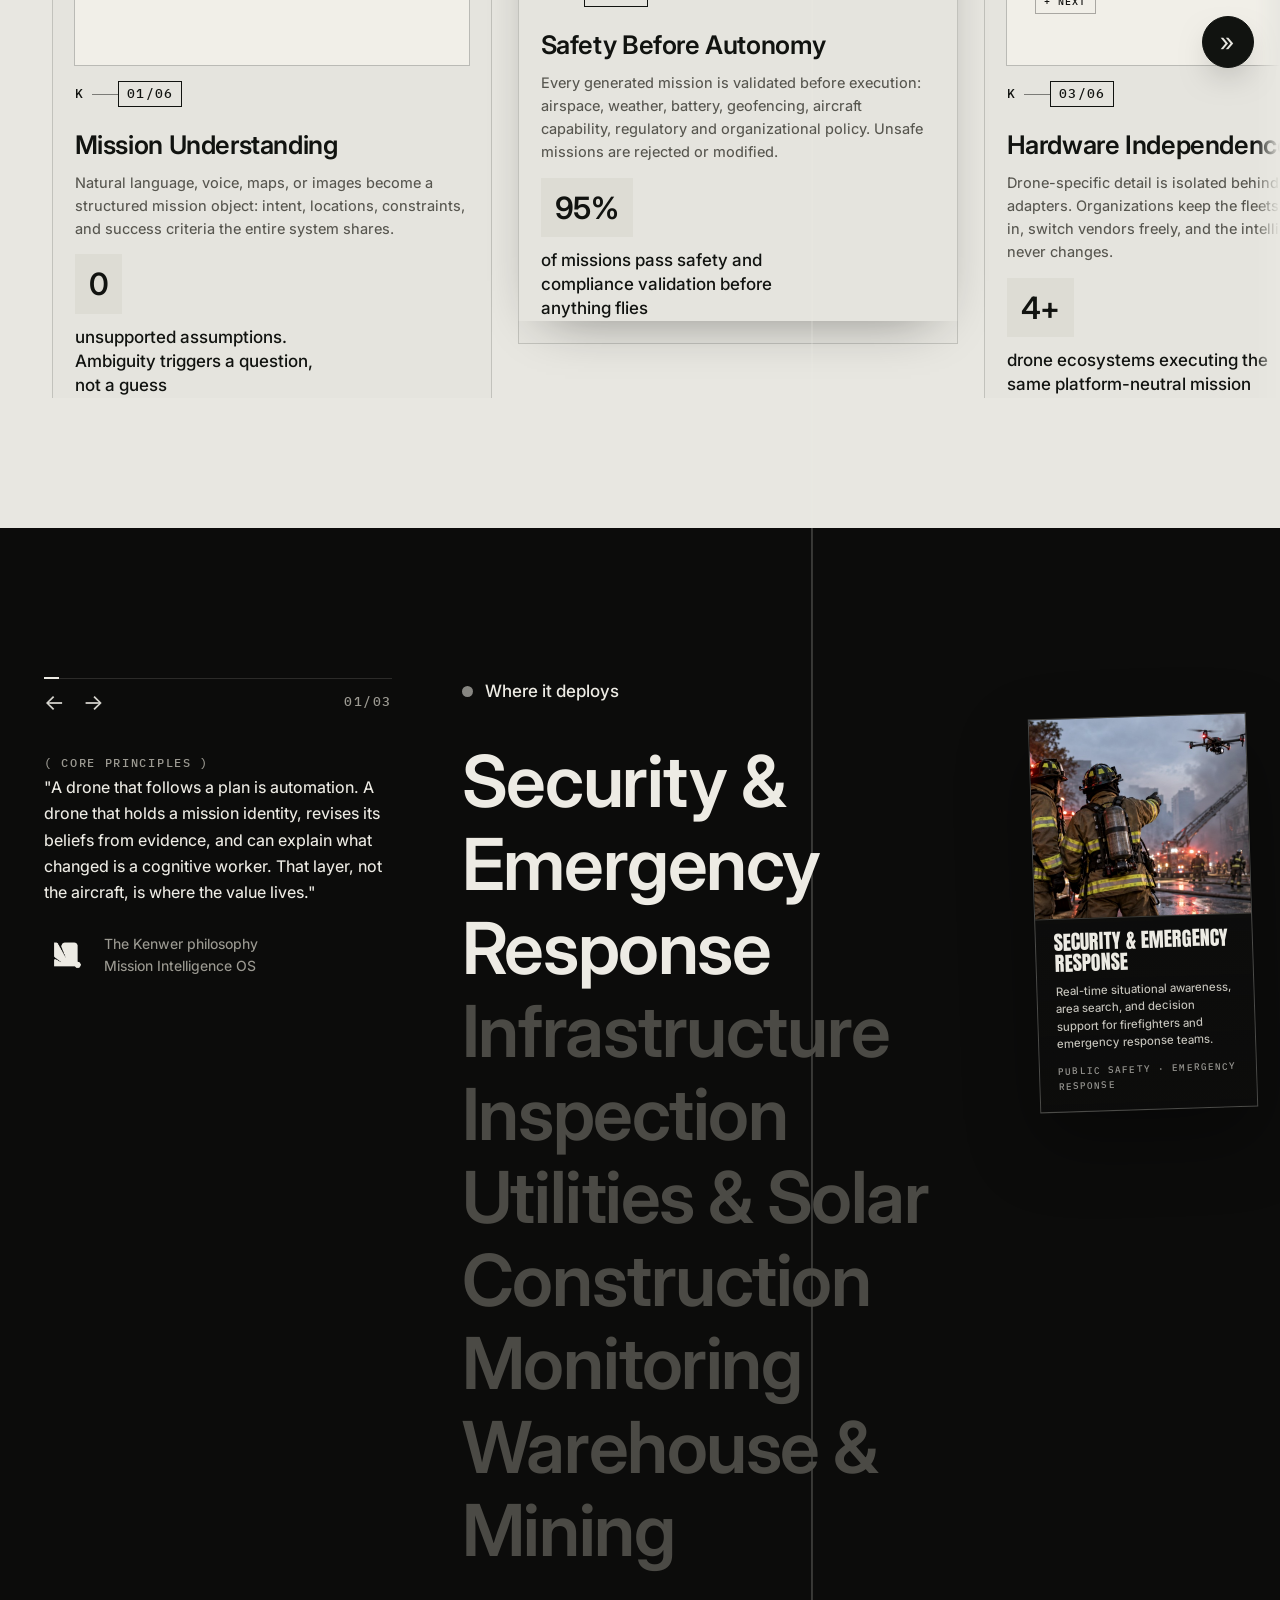
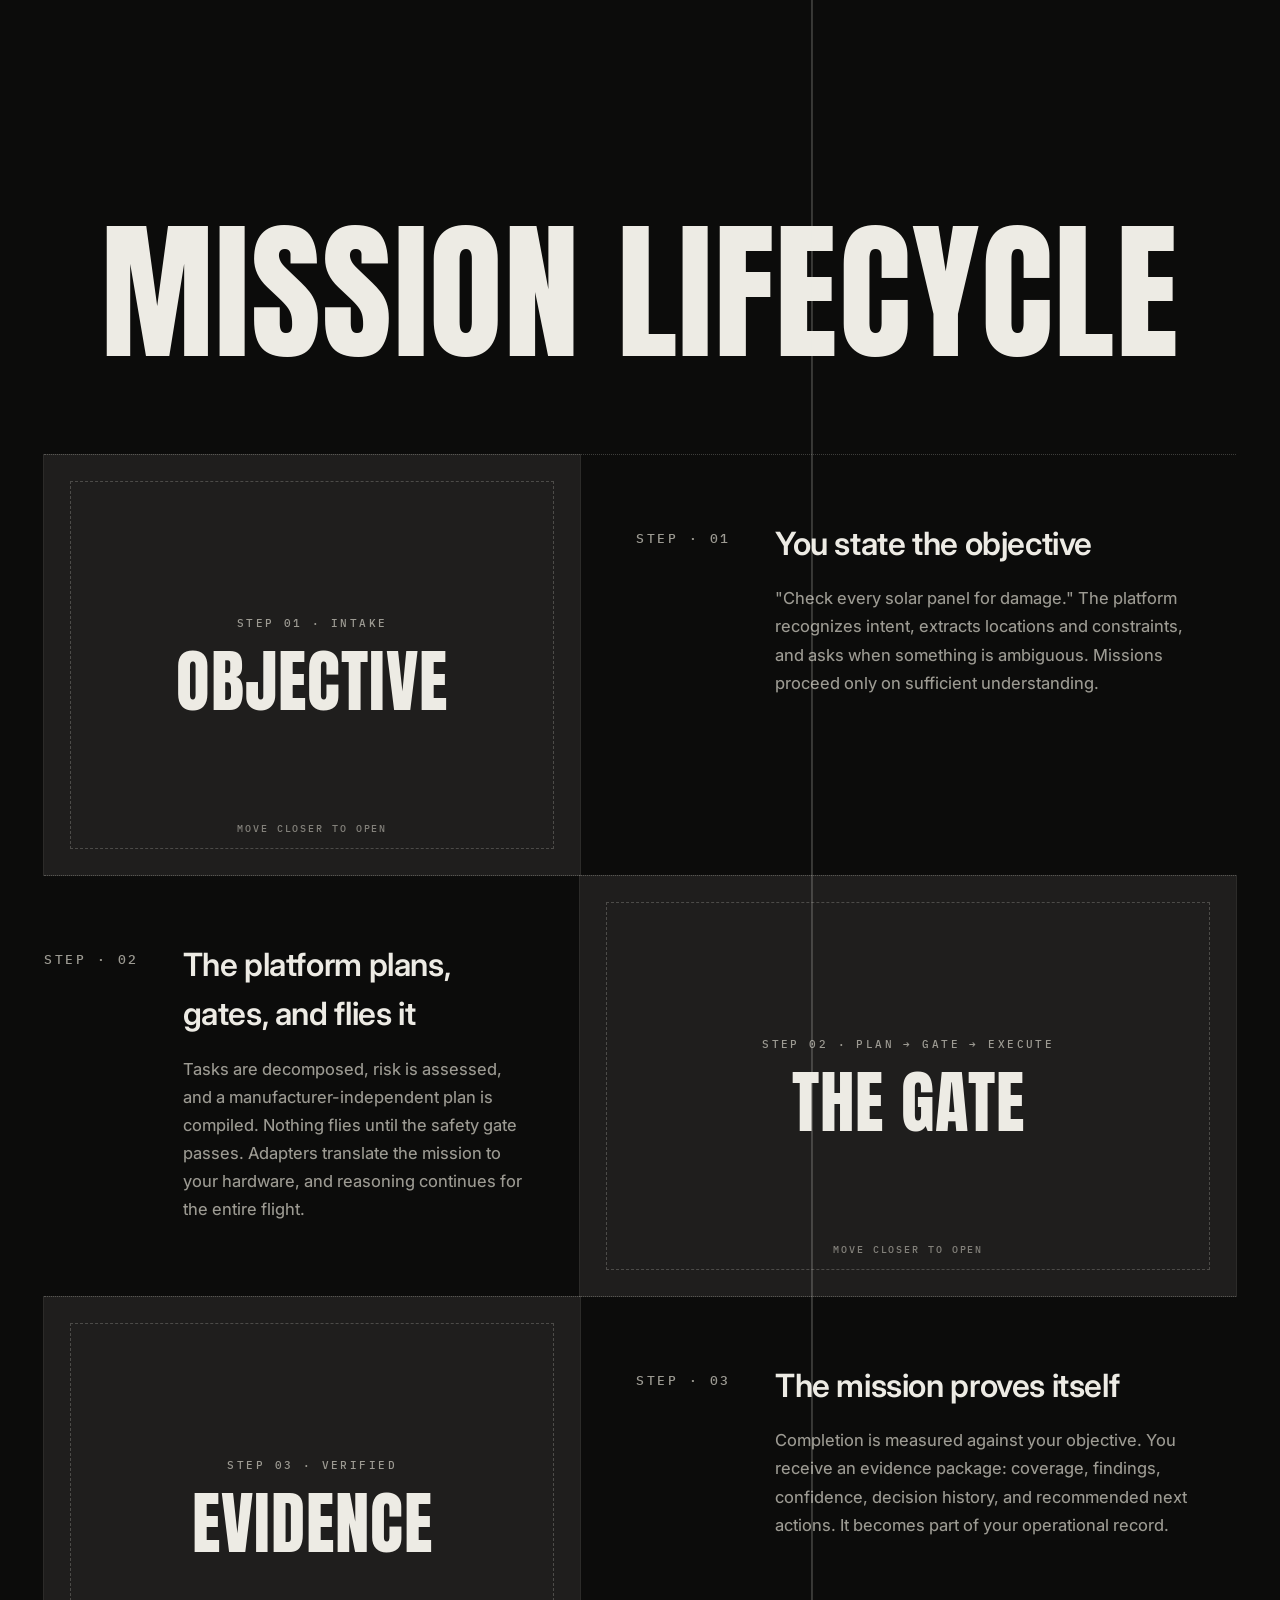
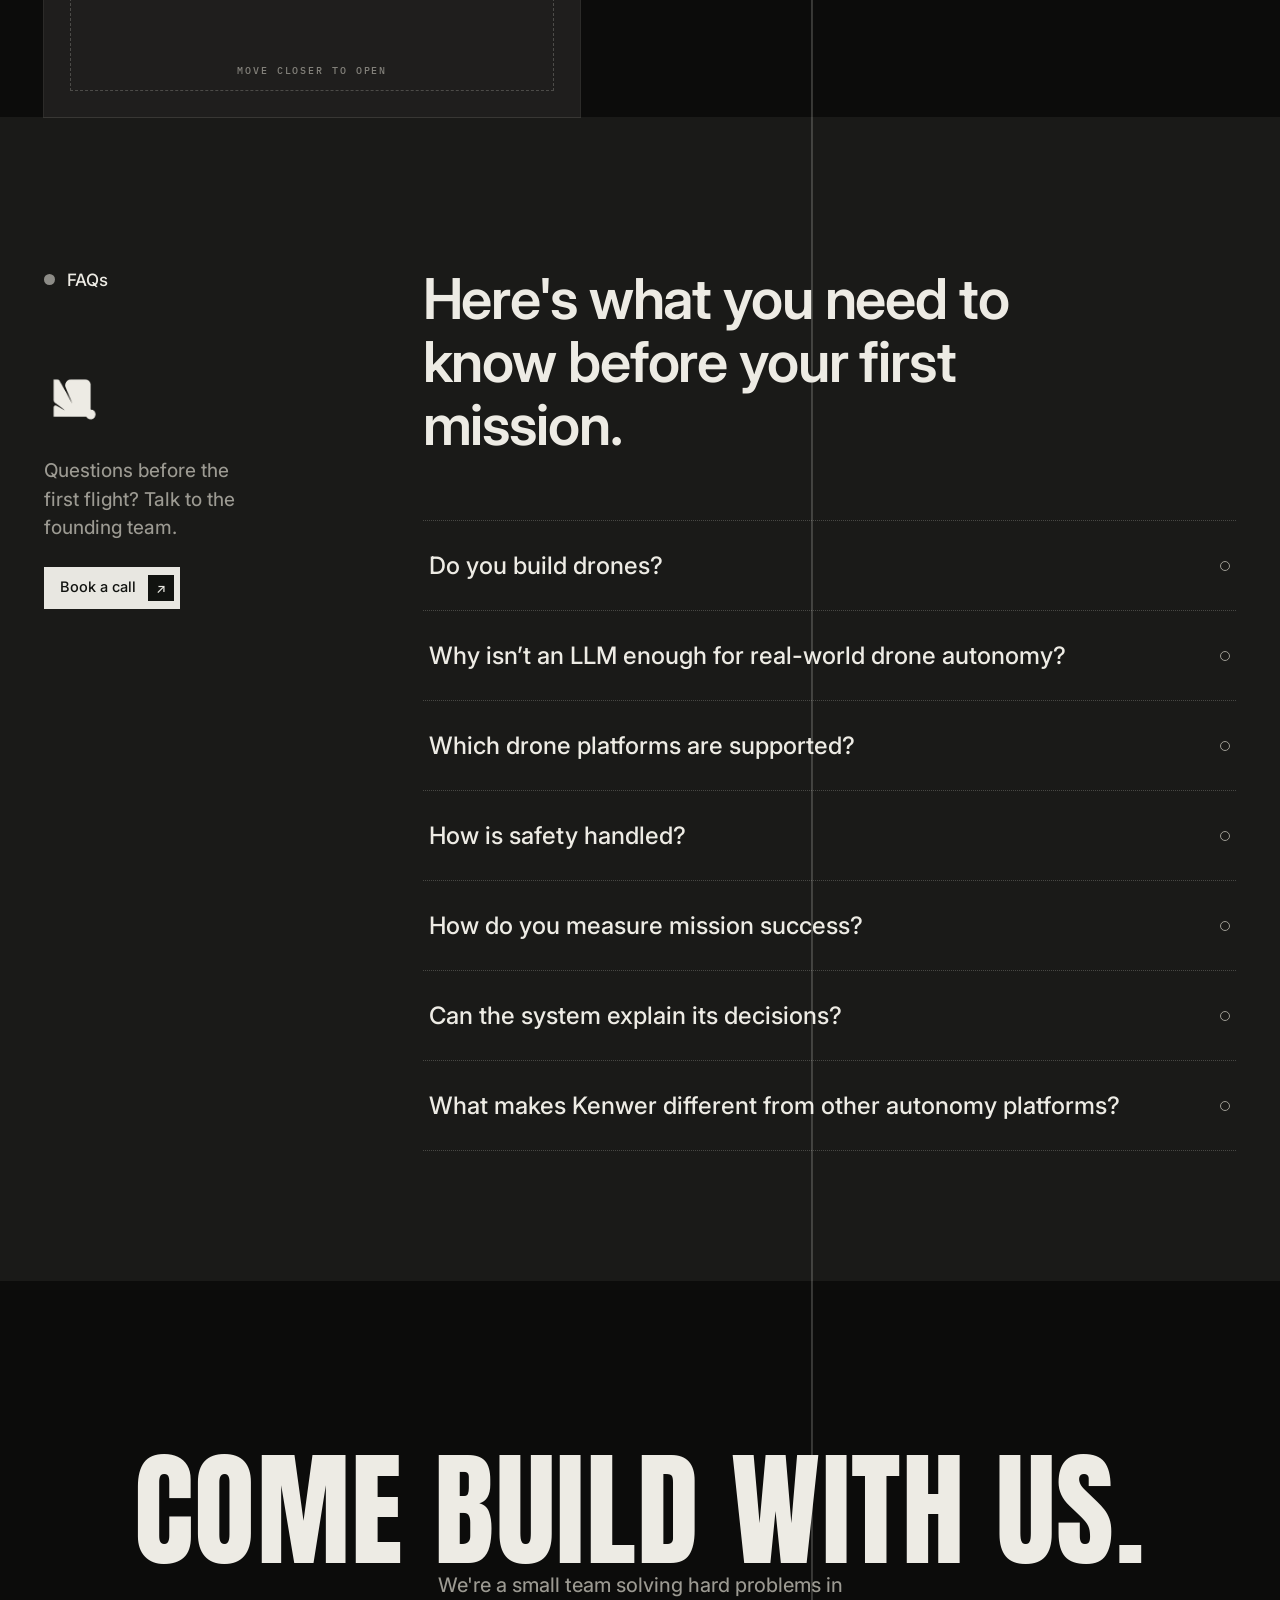
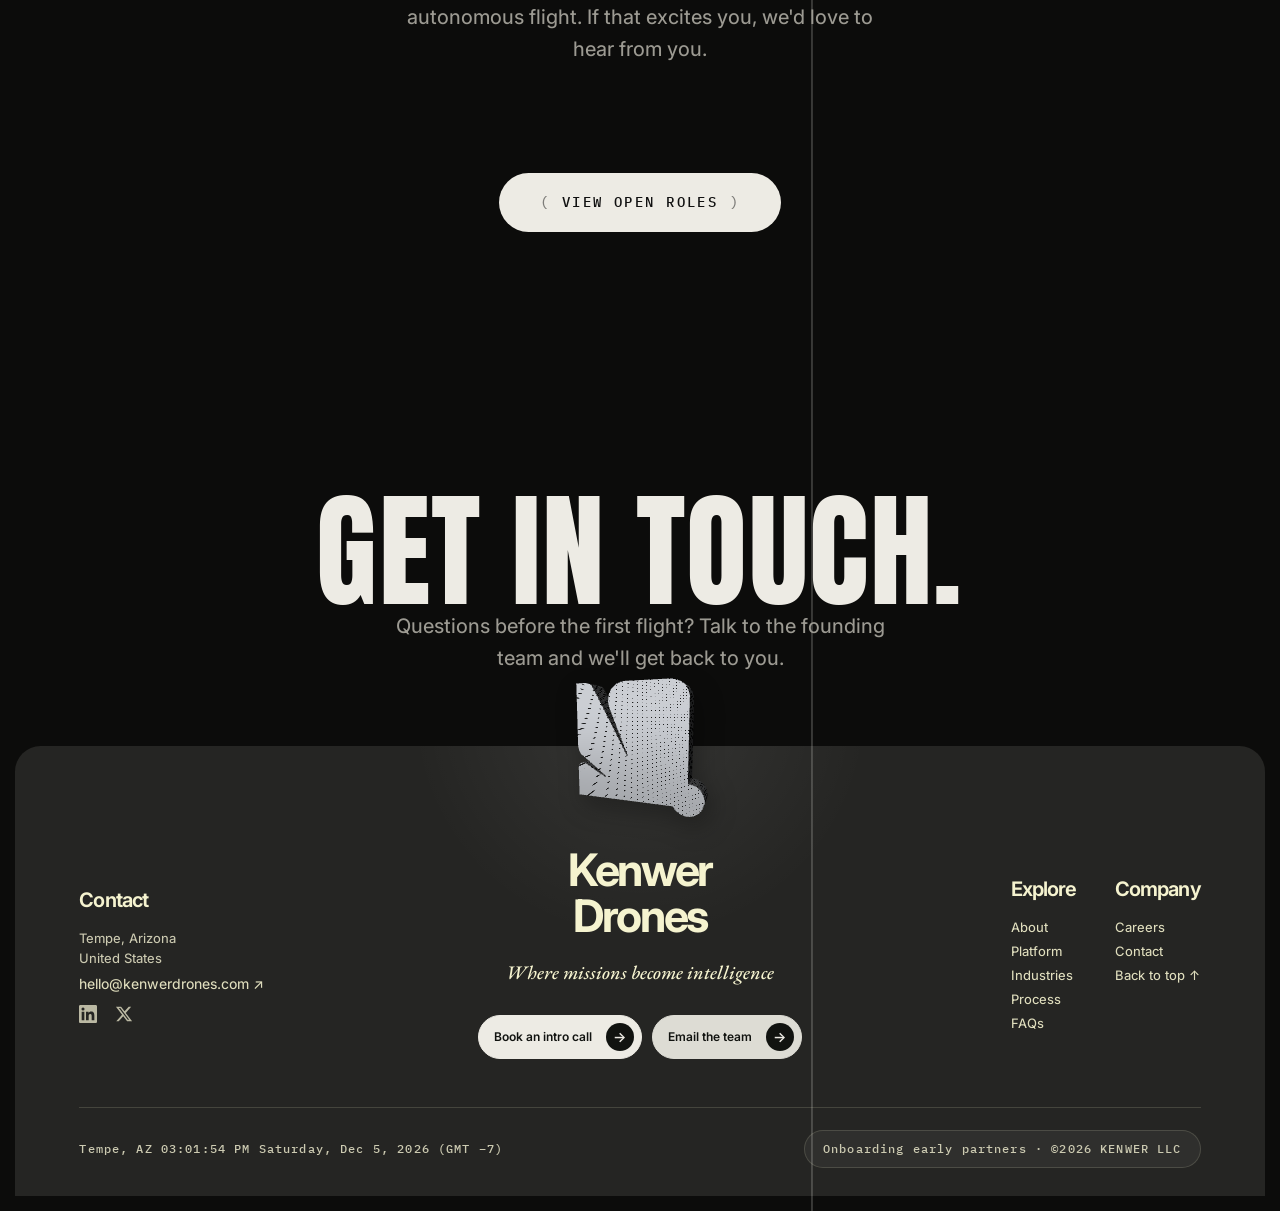
==== commit 14c2e721: "Keep Supabase browser library for existing flow visualization" ====
--- a/index.html
+++ b/index.html
@@ -1986,6 +1986,7 @@
   <div class="vp"><i id="vpBar"></i></div>
 </aside>
 
+<script src="js/vendor/supabase.min.js?v=20260913"></script>
 <script src="js/script.js?v=platform-swipe-1"></script>
 <script src="js/footer-model-v3.js?v=slow-revolution-1"></script>
 </body>
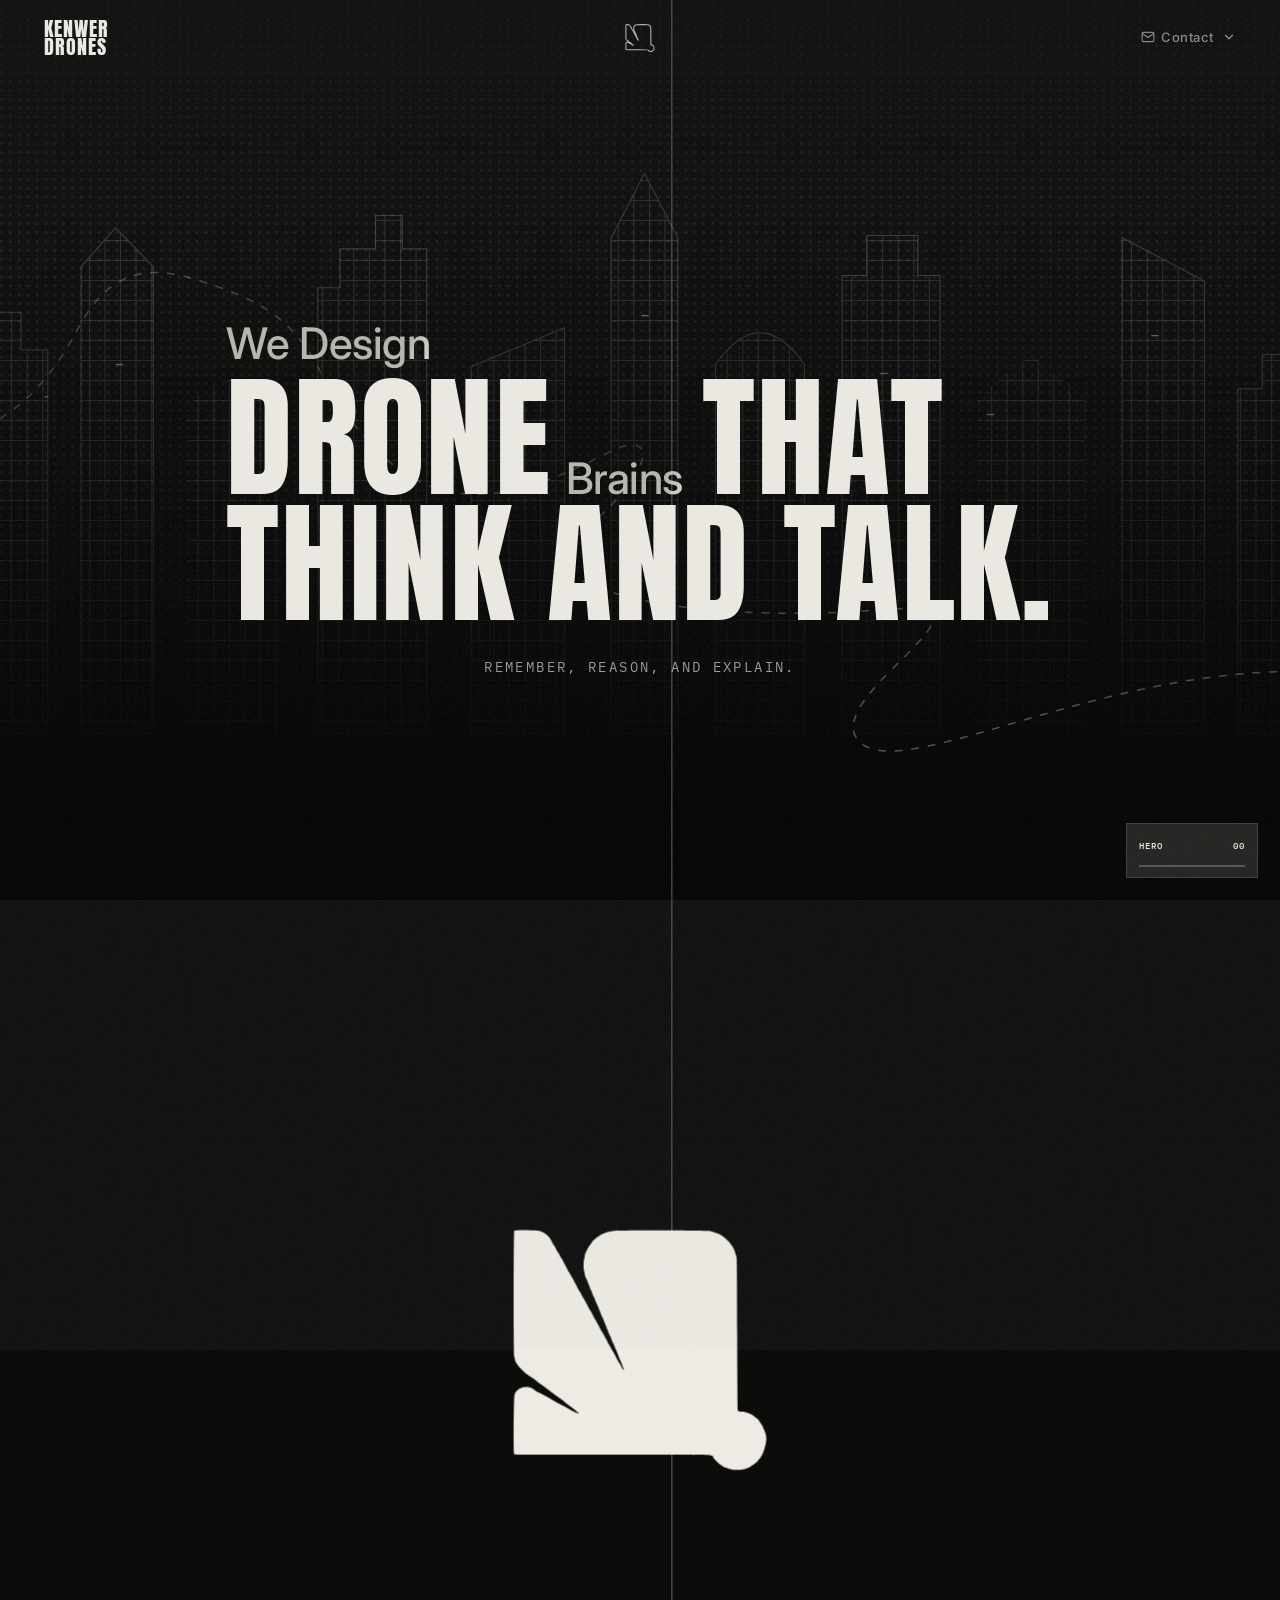
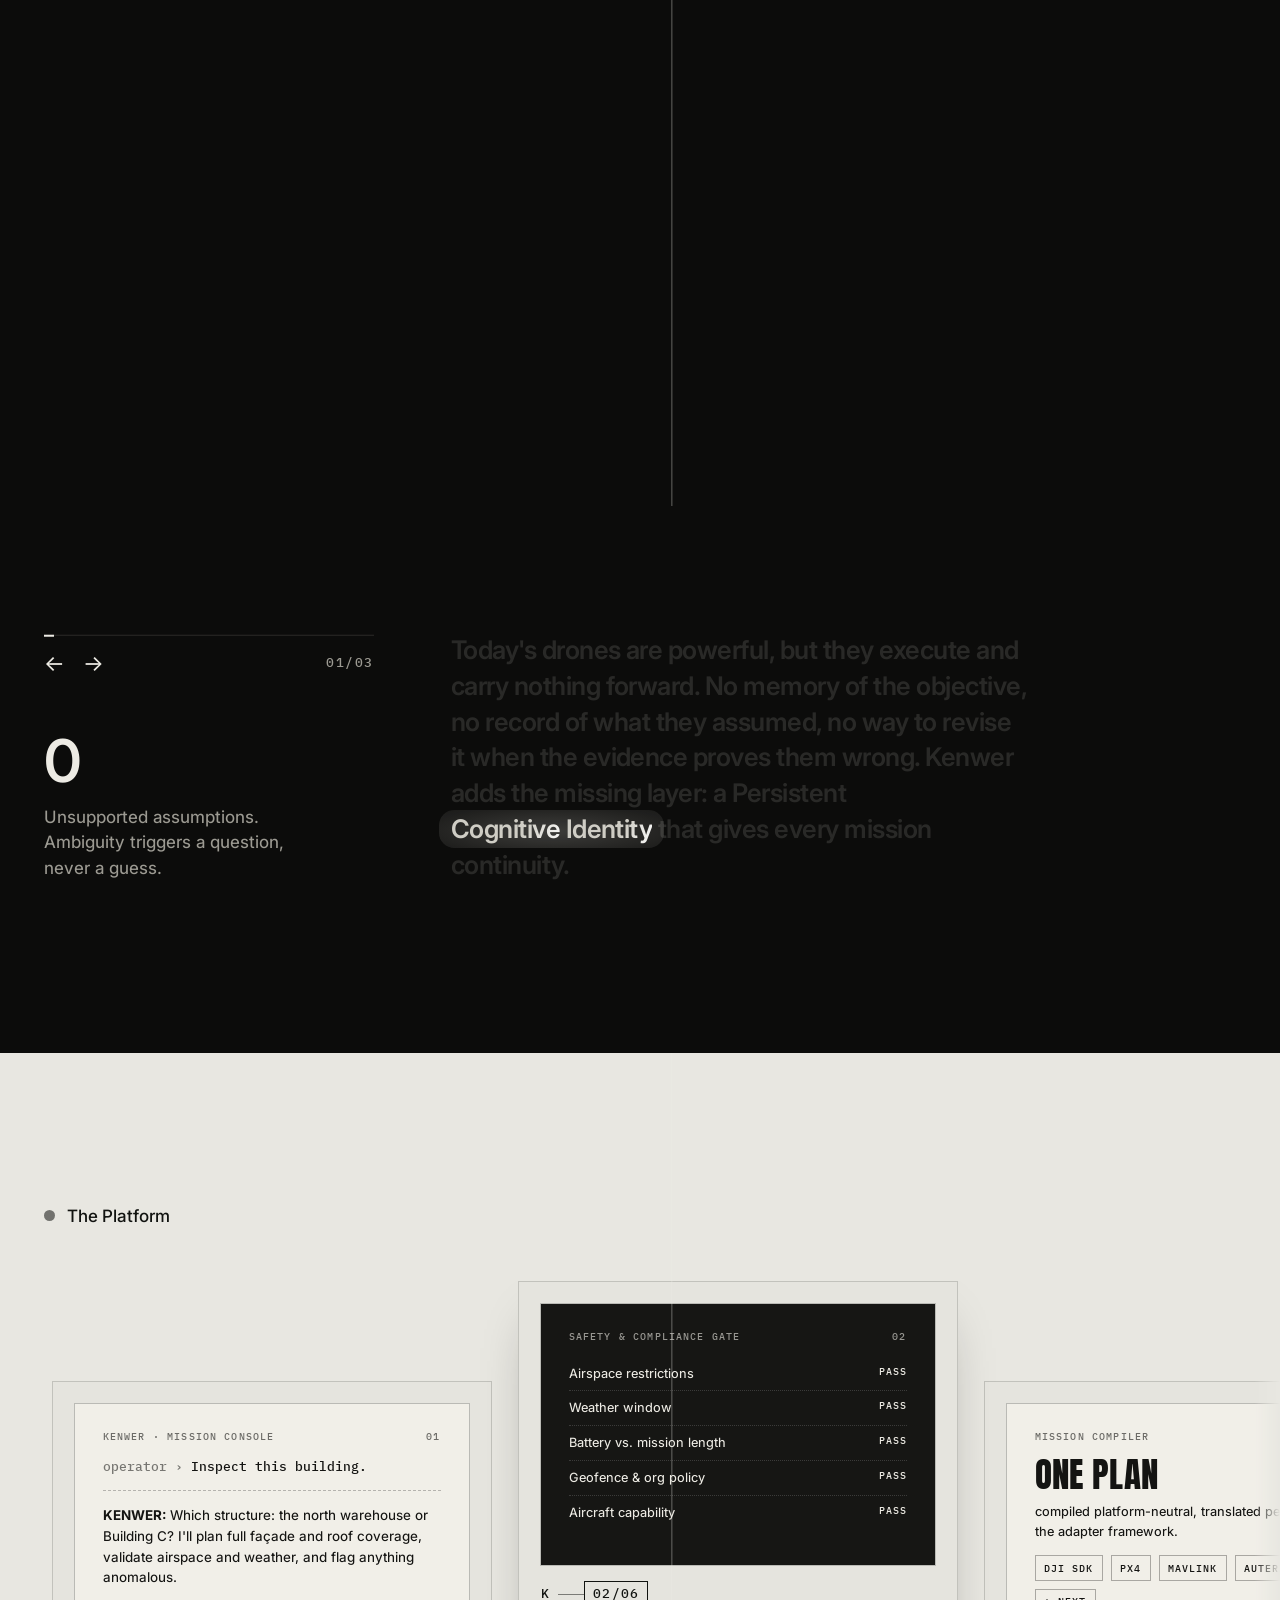
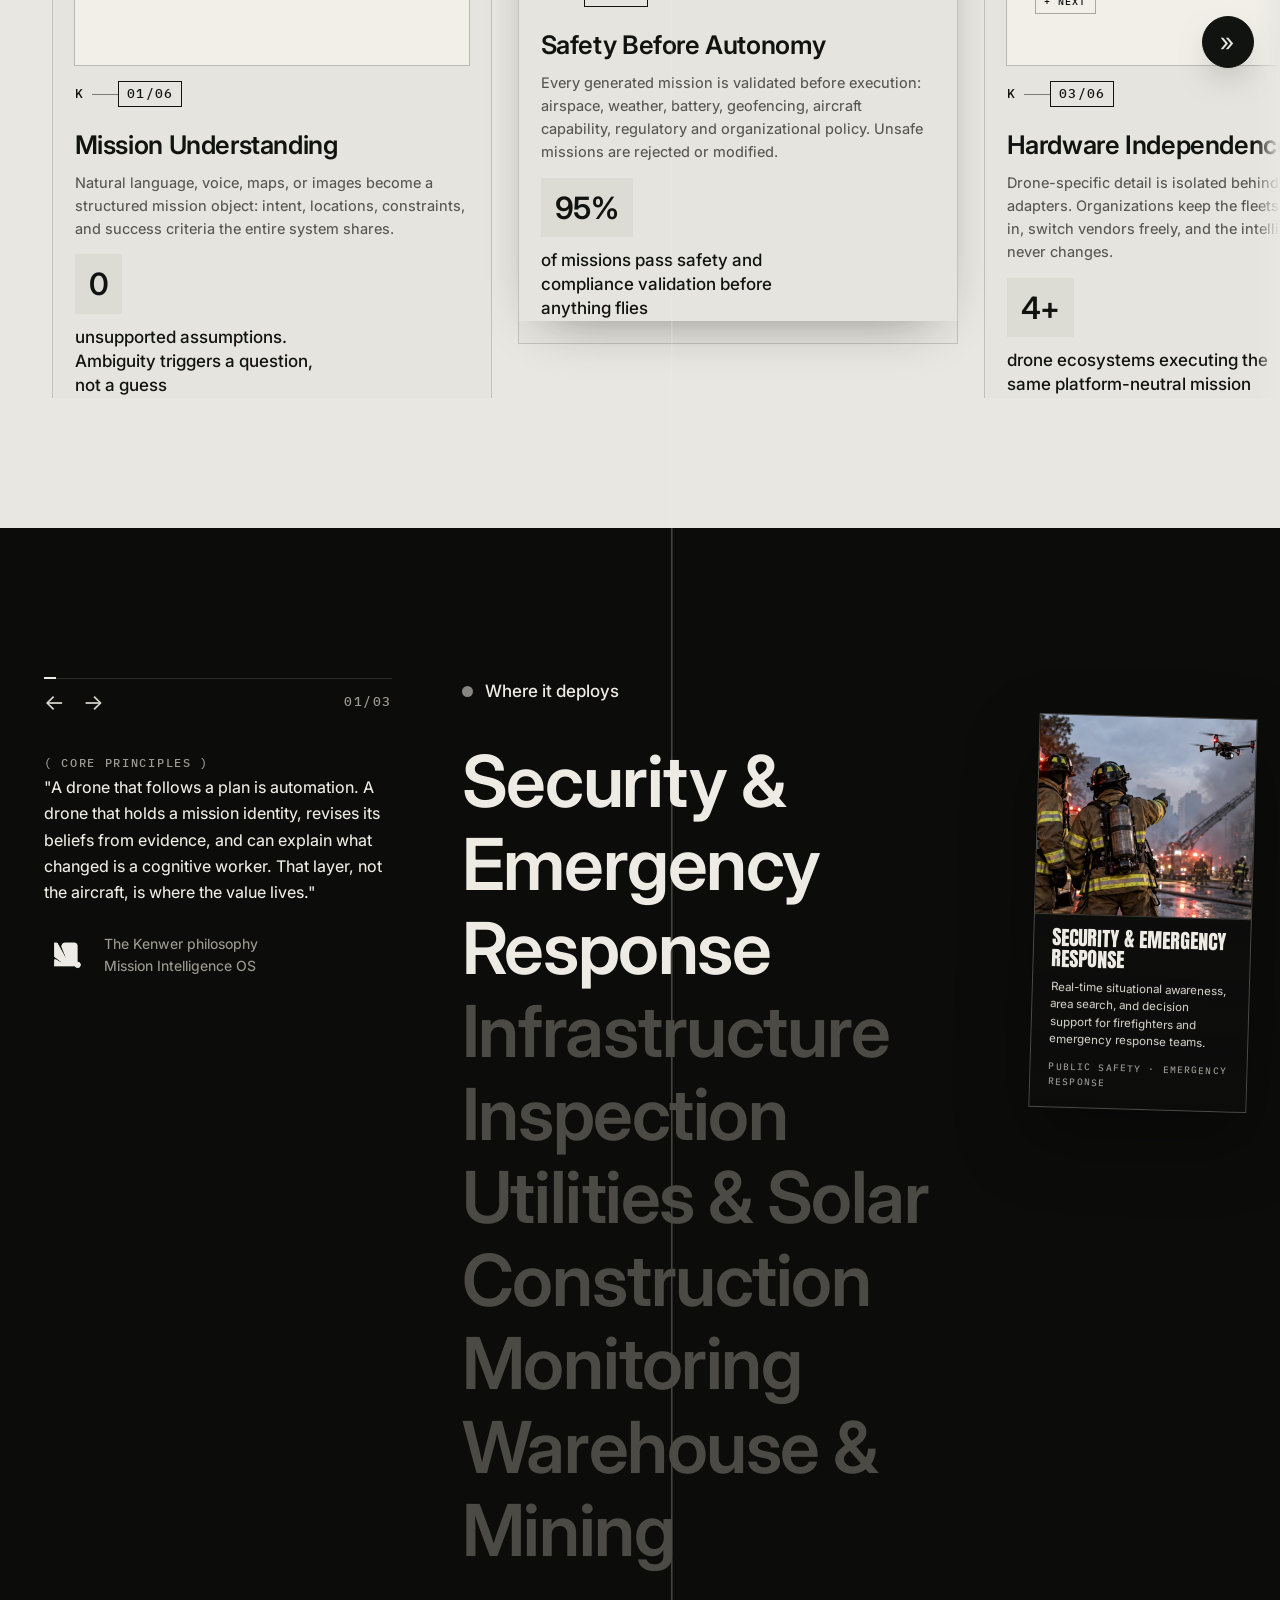
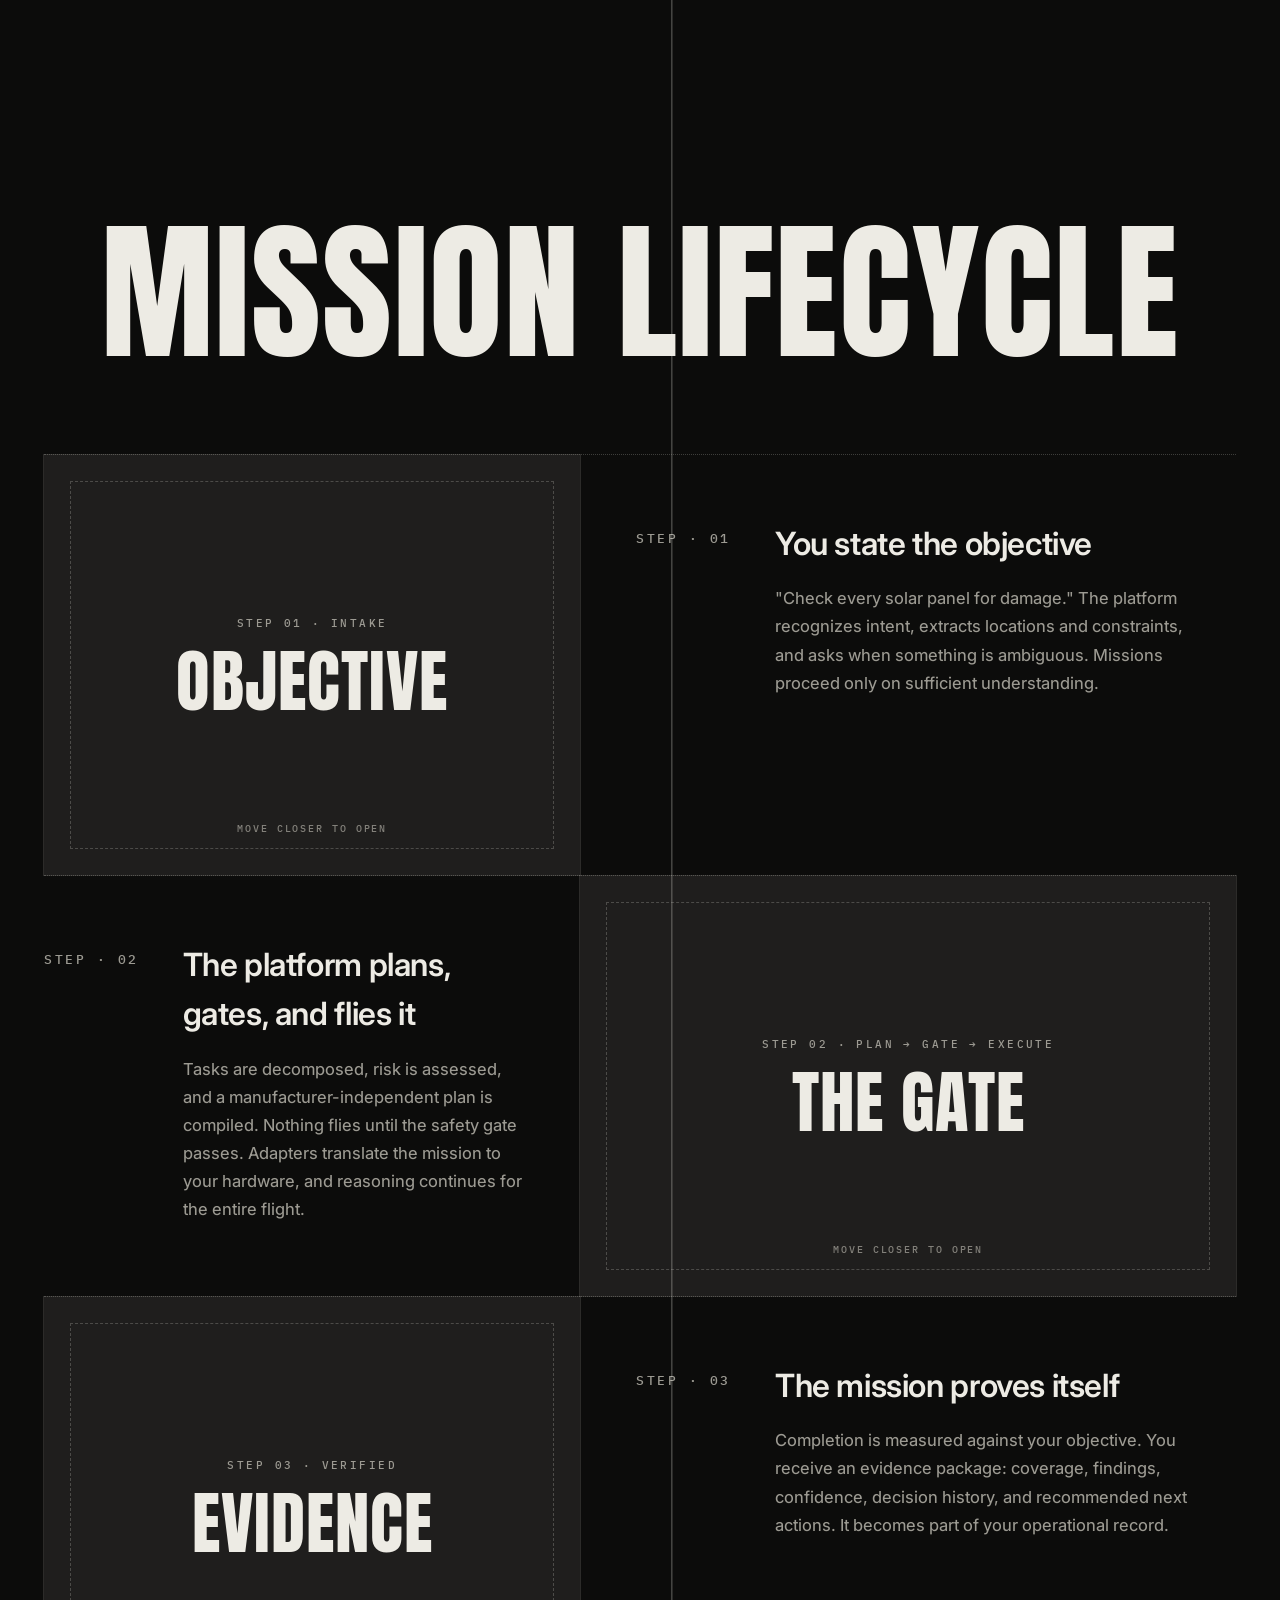
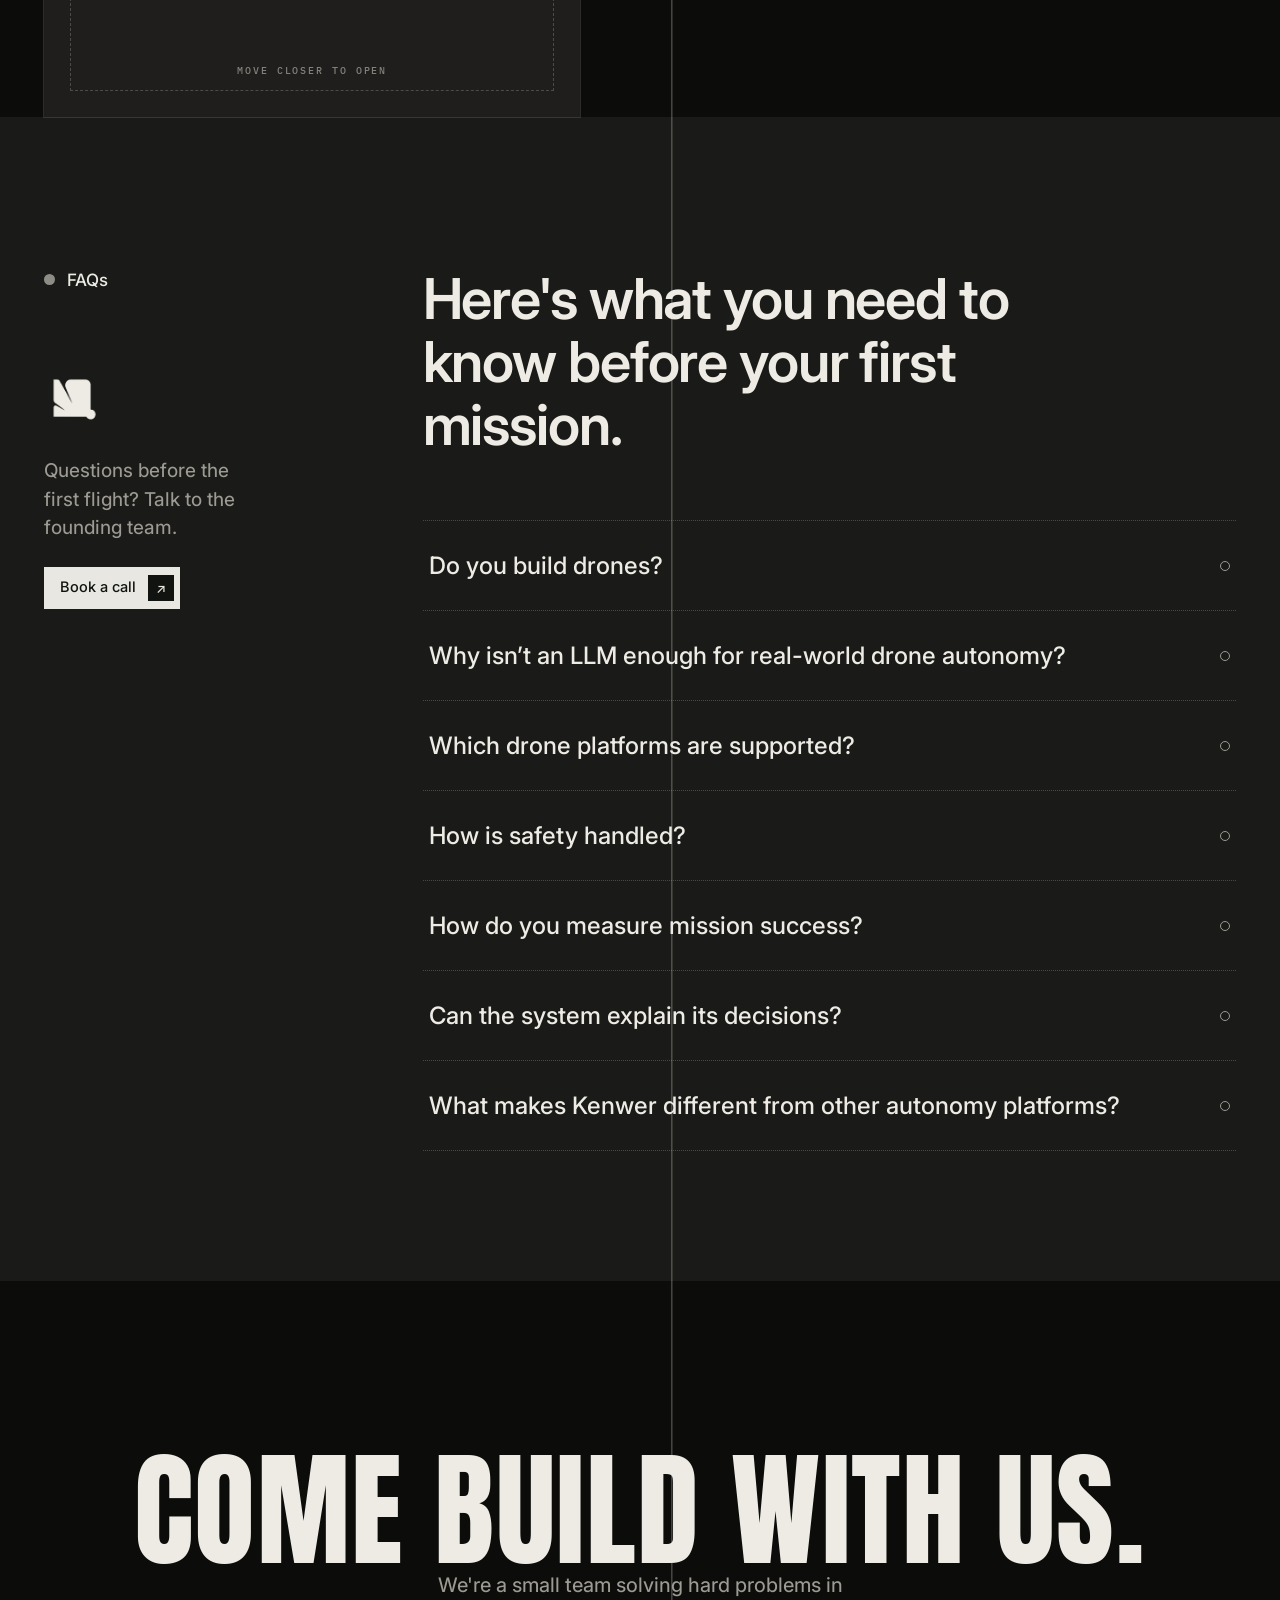
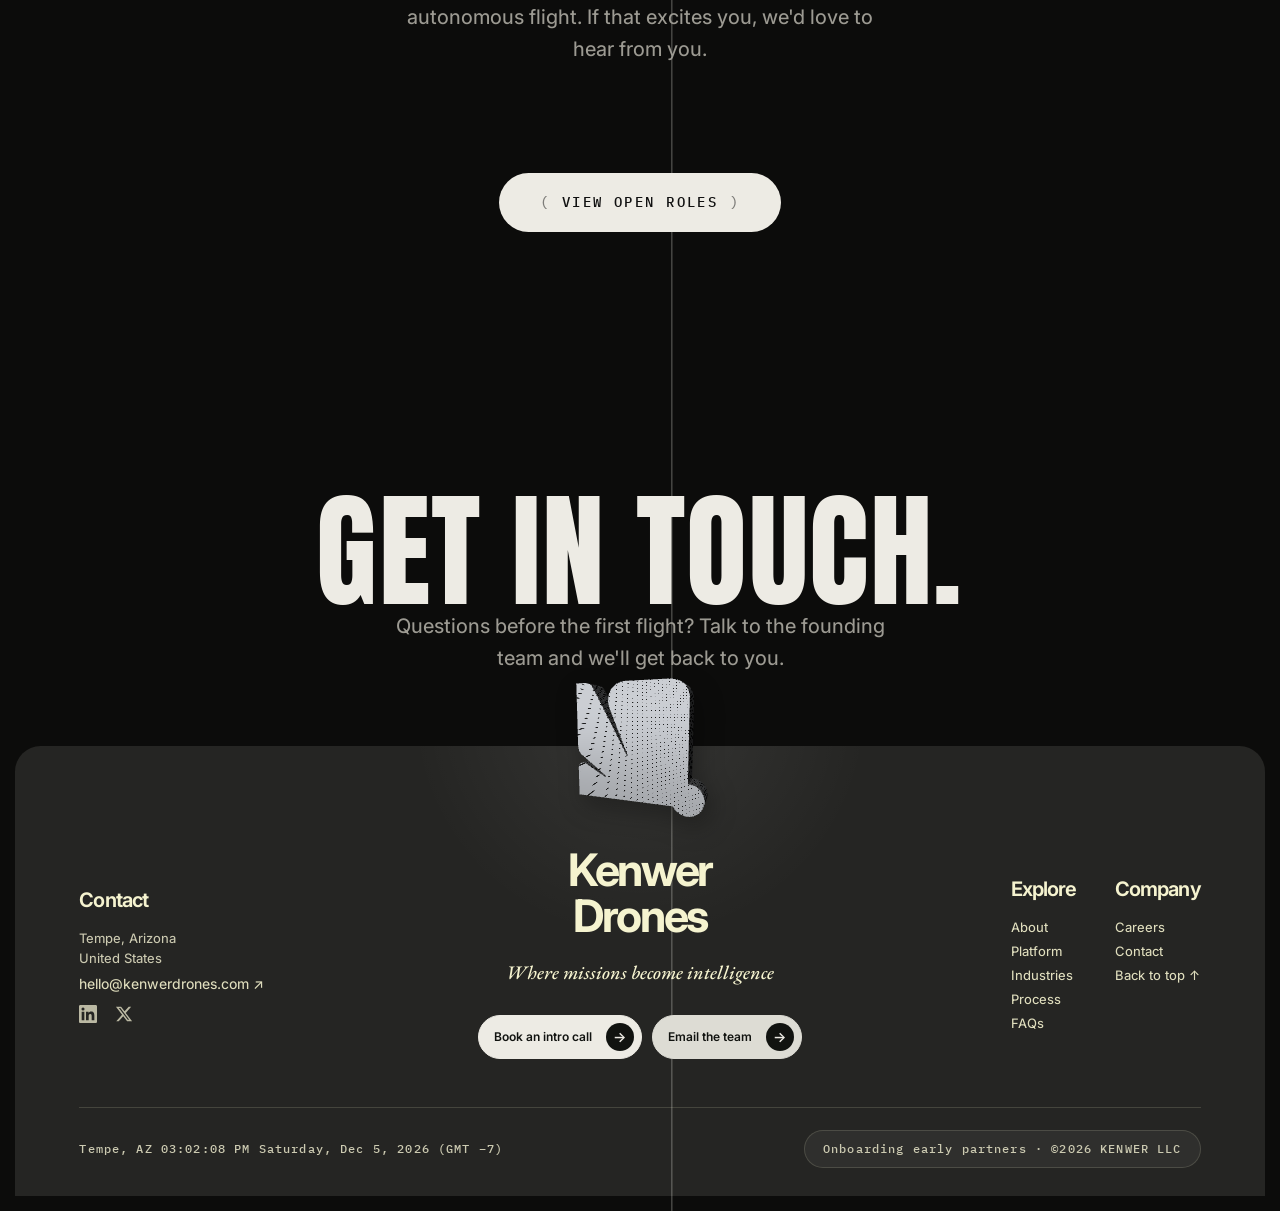
==== commit 04414645: "Bust stale browser cache for new careers submission JavaScript" ====
--- a/index.html
+++ b/index.html
@@ -1987,7 +1987,7 @@
 </aside>
 
 <script src="js/vendor/supabase.min.js?v=20260913"></script>
-<script src="js/script.js?v=platform-swipe-1"></script>
+<script src="js/script.js?v=careers-supabase-20261113-2"></script>
 <script src="js/footer-model-v3.js?v=slow-revolution-1"></script>
 </body>
 </html>
